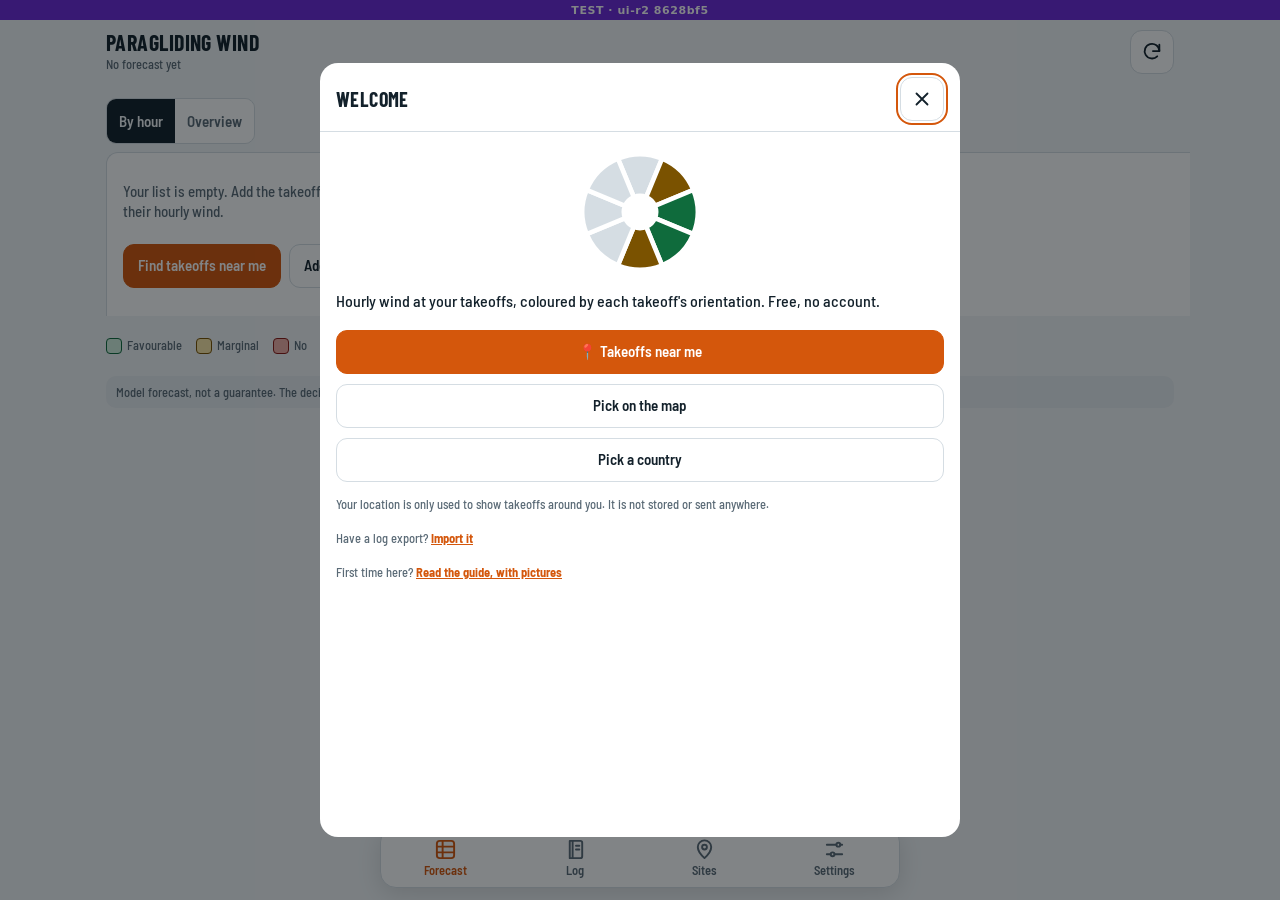
==== index.html @ b6d1881d "Test: ui-r2 8628bf5" ====
<!doctype html>
<html lang="ro">
<head>
<meta charset="utf-8">
<meta name="robots" content="noindex,nofollow">
<meta name="viewport" content="width=device-width,initial-scale=1,viewport-fit=cover">
<meta name="theme-color" content="#f2f5f7" media="(prefers-color-scheme: light)">
<meta name="theme-color" content="#0d151b" media="(prefers-color-scheme: dark)">
<title>TEST · Vânt la Decolare</title>
<link rel="manifest" href="manifest.webmanifest">
<link rel="icon" href="icon.svg" type="image/svg+xml">
<link rel="apple-touch-icon" href="icon-192.png">
<link rel="preconnect" href="https://fonts.googleapis.com">
<link rel="preconnect" href="https://fonts.gstatic.com" crossorigin>
<link rel="stylesheet" href="https://fonts.googleapis.com/css2?family=Barlow+Condensed:wght@600;700&family=Barlow+Semi+Condensed:wght@400;500;600;700&display=swap">
<style>
/* Layout: o tablă de zbor. Coloană fixă cu decolările în stânga, orele curg pe orizontală, ziua se alege din bandă. */
:root{
  --bg:#f2f5f7; --surface:#ffffff; --sunk:#e8edf1; --ink:#13212b; --muted:#5a6a76; --line:#d5dde3;
  --accent:#d4570c; --accent-ink:#ffffff;
  --sun:#d99a06; --water:#2a76cf; --sky:#4f5f6b;
  --go:#0f6b3c; --go-bg:#d3f2df; --maybe:#7a5200; --maybe-bg:#fbe7a8; --no:#8a1814; --no-bg:#efada5; --calm:#45535e; --calm-bg:#e3e9ee;
  --night:#7d8b95; --night-bg:#dfe5ea;
  --f-display:"Barlow Condensed","Arial Narrow",system-ui,sans-serif;
  --f-ui:"Barlow Semi Condensed","Roboto Condensed",system-ui,sans-serif;
  --cell-w:52px; --name-w:118px;
  color-scheme:light;
}
@media (prefers-color-scheme: dark){:root:not([data-theme="light"]){
  --bg:#0d151b; --surface:#152029; --sunk:#1b2832; --ink:#e4ebf0; --muted:#93a3ae; --line:#26343e;
  --accent:#ff8a3d; --accent-ink:#1a0d04;
  --sun:#f2c14e; --water:#6aa8f0; --sky:#b4c2cc;
  --go:#8ff0b9; --go-bg:#22603f; --maybe:#ffd77a; --maybe-bg:#57440a; --no:#ffb4ac; --no-bg:#3a0f12; --calm:#a9b7c1; --calm-bg:#1f2c36;
  --night:#5d6d78; --night-bg:#0a1116;
  color-scheme:dark}}
:root[data-theme="dark"]{
  --bg:#0d151b; --surface:#152029; --sunk:#1b2832; --ink:#e4ebf0; --muted:#93a3ae; --line:#26343e;
  --accent:#ff8a3d; --accent-ink:#1a0d04;
  --sun:#f2c14e; --water:#6aa8f0; --sky:#b4c2cc;
  --go:#8ff0b9; --go-bg:#22603f; --maybe:#ffd77a; --maybe-bg:#57440a; --no:#ffb4ac; --no-bg:#3a0f12; --calm:#a9b7c1; --calm-bg:#1f2c36;
  --night:#5d6d78; --night-bg:#0a1116;
  color-scheme:dark}

*{box-sizing:border-box}
html,body{height:100%}
body{margin:0;background:var(--bg);color:var(--ink);font:500 15px/1.35 var(--f-ui);-webkit-text-size-adjust:100%;
  padding:env(safe-area-inset-top,0px) 0 env(safe-area-inset-bottom,0px)}
button,input,textarea{font:inherit;color:inherit}
button{cursor:pointer}
:focus-visible{outline:2px solid var(--accent);outline-offset:2px}
[hidden]{display:none!important}
.app{display:flex;flex-direction:column;height:100%;max-width:1100px;margin:0 auto;padding-bottom:calc(64px + env(safe-area-inset-bottom,0px))}

/* Bara de sus */
.top{display:flex;align-items:center;gap:10px;padding:10px 16px 6px}
.brand{flex:1;min-width:0}
.brand h1{margin:0;font:700 22px/1 var(--f-display);letter-spacing:.02em;text-transform:uppercase}
.brand p{margin:3px 0 0;color:var(--muted);font-size:12.5px;white-space:nowrap;overflow:hidden;text-overflow:ellipsis}
.iconbtn{display:grid;place-items:center;width:44px;height:44px;border-radius:12px;border:1px solid var(--line);background:var(--surface)}
.iconbtn svg{width:22px;height:22px;fill:none;stroke:currentColor;stroke-width:2;stroke-linecap:round;stroke-linejoin:round}
.iconbtn.spin svg{animation:spin 1s linear infinite}
@keyframes spin{to{transform:rotate(360deg)}}
@media (prefers-reduced-motion:reduce){.iconbtn.spin svg{animation:none}}

.banner{margin:4px 16px 0;padding:8px 12px;border-radius:10px;background:var(--no-bg);color:var(--no);font-size:13.5px}

/* Banda cu zile */
.days{display:flex;gap:8px;overflow-x:auto;padding:8px 16px 10px;scrollbar-width:none}
.days::-webkit-scrollbar{display:none}
.day{flex:0 0 auto;min-width:74px;padding:7px 10px 8px;border-radius:12px;border:1px solid var(--line);background:var(--surface);text-align:left}
.day b{display:block;font:700 15px/1.1 var(--f-display);text-transform:uppercase;letter-spacing:.03em}
.day span{display:block;font-size:12px;color:var(--muted)}
.day .dots{display:flex;gap:3px;margin-top:6px;flex-wrap:wrap;max-width:84px}
.day .dots i{width:7px;height:7px;border-radius:50%;background:var(--line)}
.day[aria-pressed="true"]{border-color:var(--accent);box-shadow:inset 0 0 0 1px var(--accent)}
.day[aria-pressed="true"] b{color:var(--accent)}
i.go{background:var(--go)!important} i.maybe{background:var(--maybe)!important} i.no{background:var(--no)!important} i.calm{background:var(--calm)!important} i.night{background:var(--night-bg)!important}

/* Tabla */
.board{flex:0 1 auto;min-height:0;overflow:auto;margin:0 0 0 16px;border-top:1px solid var(--line);border-left:1px solid var(--line);border-top-left-radius:12px;background:var(--surface);overscroll-behavior:contain}
table.grid{border-collapse:separate;border-spacing:0;font-variant-numeric:tabular-nums}
.grid th,.grid td{padding:0;border-bottom:1px solid var(--line)}
.grid thead th{position:sticky;top:0;z-index:2;background:var(--surface);height:30px;font:600 13px var(--f-ui);color:var(--muted);text-align:center;min-width:var(--cell-w)}
.grid thead th.now{color:var(--accent)}
.grid .corner,.grid tbody th{position:sticky;left:0;background:var(--surface);border-right:1px solid var(--line)}
.grid .corner{z-index:3;text-align:left;padding-left:10px;font-size:12px}
.grid tbody th{z-index:1;width:var(--name-w);min-width:var(--name-w);max-width:var(--name-w)}
.site{display:flex;align-items:center;gap:7px;width:100%;height:62px;padding:0 6px 0 8px;border:0;background:none;text-align:left}
.site .rose{flex:0 0 26px;width:26px;height:26px}
.site b{display:block;font:600 14.5px/1.1 var(--f-ui);overflow:hidden;text-overflow:ellipsis;display:-webkit-box;-webkit-line-clamp:2;-webkit-box-orient:vertical}
.site span{display:block;font-size:12px;color:var(--muted);margin-top:2px}
.site .nodir{display:inline-block;margin-top:2px;padding:0 4px;border-radius:4px;background:var(--maybe-bg);color:var(--maybe);font-size:10.5px;font-weight:700}
.live{display:inline-block;margin-left:4px;padding:0 4px;border-radius:4px;background:var(--accent);color:var(--accent-ink);font-size:11px;font-weight:700;letter-spacing:.05em;font-style:normal;vertical-align:1px}
.holfuy{margin-top:14px;border:1px solid var(--line);border-radius:12px;overflow:hidden;background:#fff}
.holfuy iframe{display:block;width:100%;height:258px;border:0}
.hf-head{display:flex;justify-content:space-between;align-items:baseline;gap:8px;margin:16px 0 6px}
.hf-head a{color:var(--accent);font-size:13px;font-weight:600;white-space:nowrap}
.grid td{text-align:center}
.cell{position:relative;display:flex;flex-direction:column;align-items:center;justify-content:center;gap:1px;width:var(--cell-w);height:62px;border:0;border-left:1px solid var(--surface);padding:0}
.cell .ic{display:flex;align-items:center;gap:3px}
.cell .arr{width:17px;height:17px;fill:currentColor}
.sky{width:19px;height:19px;flex:0 0 auto}
.sky path{fill:none;stroke-width:1.7;stroke-linecap:round;stroke-linejoin:round}
.sky .ink{stroke:var(--sky)} .sky .sun{stroke:var(--sun)} .sky .sun.f{fill:var(--sun);stroke:none} .sky .water{stroke:var(--water)}
.skyrow{display:flex;align-items:center;gap:10px}
.skyrow .sky{width:30px;height:30px}
.note{margin:6px 0 0;color:var(--muted);font-size:13.5px}
.cell b{font:700 17px/1 var(--f-ui)}
.cell small{font-size:12.5px;line-height:1}
.cell .flag{position:absolute;top:0;left:0;width:0;height:0;border-top:12px solid currentColor;border-right:12px solid transparent}
.cell.go{background:var(--go-bg);color:var(--go)}
.cell.maybe{background:var(--maybe-bg);color:var(--maybe)}
.cell.no{background:var(--no-bg);color:var(--no)}
.cell.calm{background:var(--calm-bg);color:var(--calm)}
.cell.na{background:none;color:var(--muted)}
.cell.night{background:var(--night-bg);color:var(--night)}
.cell.night .sky .ink{stroke:var(--night)}
.disclaimer{display:block;margin:10px 0 0;padding:8px 10px;border-radius:10px;background:var(--sunk);color:var(--muted);font-size:12.5px}
.legend .disclaimer{flex-basis:100%;margin:2px 0 0}
.cell .rain{font-size:10px;line-height:1}
.empty{padding:28px 16px;color:var(--muted);max-width:40ch}
.empty button{margin-top:10px}

.legend{display:flex;flex-wrap:wrap;gap:6px 14px;align-items:center;padding:8px 16px 10px;font-size:12.5px;color:var(--muted)}
.legend .k{display:inline-flex;align-items:center;gap:5px}
.legend .k i{width:10px;height:10px;border-radius:3px}
.legend .lg{position:relative;display:inline-block;width:16px;height:16px;border-radius:4px;border:1px solid transparent}
.legend .lg.go{background:var(--go-bg);border-color:var(--go)} .legend .lg.maybe{background:var(--maybe-bg);border-color:var(--maybe)}
.legend .lg.no{background:var(--no-bg);border-color:var(--no)} .legend .lg.calm{background:var(--calm-bg);border-color:var(--calm)}
.legend .lg.night{background:var(--night-bg);border-color:var(--line)}
.legend .lg.warn{background:var(--surface);border-color:var(--line)}
.legend .lg.warn::before{content:"";position:absolute;top:-1px;left:-1px;border-top:9px solid var(--ink);border-right:9px solid transparent}
.legend .ver{flex-basis:100%;font-size:11.5px}

/* Foi de jos (dialog) */
dialog{border:0;padding:0;margin:auto auto 0;width:100%;max-width:640px;max-height:92dvh;border-radius:18px 18px 0 0;background:var(--surface);color:var(--ink)}
dialog::backdrop{background:rgb(5 10 14 / .5)}
/* Pe ecrane late (laptop) foaia stă centrată, nu lipită de marginea de jos. */
@media (min-width: 700px) and (min-height: 600px){ dialog{margin:auto;border-radius:18px;max-height:86dvh} dialog .sheet{max-height:86dvh} }
.sheet{display:flex;flex-direction:column;max-height:92dvh}
.sheet header{display:flex;align-items:center;gap:10px;padding:14px 16px 10px;border-bottom:1px solid var(--line)}
.sheet header h2{flex:1;margin:0;font:700 20px/1.1 var(--f-display);text-transform:uppercase;letter-spacing:.02em}
.sheet .body{overflow:auto;padding:12px 16px calc(18px + env(safe-area-inset-bottom,0px))}
.sheet h3{margin:18px 0 8px;font:700 14px var(--f-display);text-transform:uppercase;letter-spacing:.06em;color:var(--muted)}
.sheet h3:first-child{margin-top:4px}

.verdict{display:flex;align-items:center;gap:10px;padding:10px 12px;border-radius:12px;font-weight:600}
.verdict.go{background:var(--go-bg);color:var(--go)} .verdict.maybe{background:var(--maybe-bg);color:var(--maybe)}
.verdict.no{background:var(--no-bg);color:var(--no)} .verdict.calm{background:var(--calm-bg);color:var(--calm)} .verdict.night{background:var(--night-bg);color:var(--night)}
.reasons{margin:8px 0 0;padding-left:18px;color:var(--ink)}
.reasons li{margin:2px 0}
.reasons li.w{list-style:none;margin-left:-18px;padding-left:18px;position:relative}
.reasons li.w::before{content:"";position:absolute;left:1px;top:5px;border-top:10px solid var(--maybe);border-right:10px solid transparent}
.week{display:flex;flex-direction:column;border:1px solid var(--line);border-radius:12px;overflow:hidden}
.wk,.wk-scale{display:grid;grid-template-columns:62px 1fr;gap:10px;align-items:start;padding:10px 12px}
.wk-scale{padding-bottom:0}
.wk{width:100%;border:0;border-bottom:1px solid var(--line);background:none;text-align:left}
.wk:last-child{border-bottom:0}
.wk.sel{background:var(--sunk)}
.wd b{display:block;font-weight:700;font-size:15px}
.wd small{color:var(--muted);font-size:12px}
.strip{display:grid;grid-template-columns:repeat(var(--n),1fr);gap:2px}
.strip i{height:16px;border-radius:3px;background:var(--line)}
.strip em{font-style:normal;font-size:11px;color:var(--muted);white-space:nowrap}
.wt{display:block;margin-top:6px;font-size:14px;font-weight:600;line-height:1.3}
.wt.go{color:var(--go)} .wt.maybe{color:var(--maybe)} .wt.no{color:var(--no)} .wt.calm,.wt.na{color:var(--muted)}
dl.facts{display:grid;grid-template-columns:auto 1fr;gap:6px 14px;margin:12px 0 0;font-variant-numeric:tabular-nums}
dl.facts dt{color:var(--muted)} dl.facts dd{margin:0;font-weight:600}
.links{display:flex;flex-wrap:wrap;gap:8px;margin-top:14px}
.btn{display:inline-flex;align-items:center;justify-content:center;gap:6px;min-height:44px;padding:0 14px;border-radius:11px;border:1px solid var(--line);background:var(--surface);font-weight:600;text-decoration:none;color:var(--ink)}
.btn.primary{background:var(--accent);border-color:var(--accent);color:var(--accent-ink)}
.btn.danger{color:var(--no)}
.btn.small{min-height:44px;padding:0 12px;font-size:14px}

.list{display:flex;flex-direction:column;border:1px solid var(--line);border-radius:12px;overflow:hidden}
.row{display:flex;align-items:center;gap:8px;padding:6px 6px 6px 10px;border-bottom:1px solid var(--line);min-height:52px}
.row:last-child{border-bottom:0}
.row .rose{flex:0 0 24px;width:24px;height:24px}
.row .t{flex:1;min-width:0}
.row .t b{display:block;font-weight:600;overflow:hidden;text-overflow:ellipsis;white-space:nowrap}
.row .t span{display:block;font-size:12px;color:var(--muted)}
.row .acts{display:flex;gap:2px}
.row .acts button{width:44px;height:44px;border-radius:10px;border:0;background:none;font-size:18px;color:var(--muted)}
.row .acts button:disabled{opacity:.3}
.row .acts button.del{color:var(--no)}
.more{width:100%;min-height:48px;border:0;background:none;color:var(--accent);font-weight:700}
button.row{width:100%;border:0;border-bottom:1px solid var(--line);background:none;text-align:left;color:var(--ink)}
.list button.row:last-child{border-bottom:0}
.row .dur{font-weight:700;font-variant-numeric:tabular-nums;white-space:nowrap;padding-right:6px}
.yscale{display:grid;grid-template-columns:repeat(12,1fr);gap:3px;padding:8px 12px 0 12px;font-size:12px;color:var(--muted);text-align:center}
.yrow{display:block;width:100%;padding:10px 12px 12px;border:0;border-top:1px solid var(--line);background:none;text-align:left;color:var(--ink)}
.yrow .yt{display:flex;align-items:baseline;gap:10px}
.yrow .yt b{font:700 22px/1 var(--f-display)}
.yrow .yt span:not(.dur){flex:1;color:var(--muted);font-size:13px}
.ybars{display:grid;grid-template-columns:repeat(12,1fr);gap:3px;align-items:end;height:36px;margin-top:8px}
.ybars i{display:block;background:var(--accent);border-radius:3px 3px 0 0}
.ybars i.z{background:var(--line);border-radius:2px}
.stats{display:grid;grid-template-columns:repeat(3,1fr);gap:8px}
.stats div{background:var(--sunk);border-radius:12px;padding:10px 12px;min-width:0}
.stats b{display:block;font:700 22px/1.1 var(--f-display);font-variant-numeric:tabular-nums}
.stats span{font-size:12.5px;color:var(--muted)}
.seg{display:grid;grid-auto-flow:column;grid-auto-columns:1fr;margin-top:16px;border:1px solid var(--line);border-radius:11px;overflow:hidden}
.seg button{min-height:44px;border:0;background:none;font-weight:600;color:var(--muted)}
.seg button[aria-selected="true"]{background:var(--accent);color:var(--accent-ink)}
.chip{display:inline-flex;align-items:center;gap:4px;margin-top:12px;padding:2px 2px 2px 12px;border-radius:999px;background:var(--sunk);font-weight:600}
.chip button{border:0;background:none;width:44px;height:44px;color:var(--muted)}
.sheet h3 small{text-transform:none;letter-spacing:0;font:500 13px var(--f-ui)}
.mapbox{margin-top:10px;border:1px solid var(--line);border-radius:12px;overflow:hidden}
#map{height:320px;background:var(--sunk)}
.pin{color:var(--accent);filter:drop-shadow(0 1px 2px rgb(0 0 0 / .4))}
#mapInfo{margin-top:8px;color:var(--ink)}
#mapInfo button{margin-top:6px}
.sync{display:flex;flex-wrap:wrap;align-items:center;gap:8px 12px;margin-bottom:14px;padding:12px;border-radius:12px;background:var(--sunk)}
.sync p{margin:0;flex:1 1 220px;font-size:13.5px;color:var(--muted)}
.sync p b{color:var(--ink)}
.sync .err{flex-basis:100%;margin:0}
.gbtn{display:inline-flex;align-items:center;gap:10px;min-height:44px;padding:0 16px;border-radius:999px;border:1px solid #dadce0;background:#fff;color:#1f1f1f;font:600 15px/1 system-ui,sans-serif}
.gbtn svg{width:18px;height:18px}
.row .acts button.add{color:var(--accent);font-size:24px}

label.f{display:block;font-size:13px;color:var(--muted);margin:10px 0 4px}
input.in,textarea.in,select.in{width:100%;min-height:44px;padding:9px 12px;border-radius:10px;border:1px solid var(--line);background:var(--sunk)}
.hint{font-size:12.5px;color:var(--muted);margin:4px 0 0}
.err{font-size:13px;color:var(--no);margin:6px 0 0}
.two{display:grid;grid-template-columns:1fr 1fr;gap:0 10px}
.three{display:grid;grid-template-columns:repeat(3,1fr);gap:0 10px}
.compass{display:grid;grid-template-columns:repeat(3,64px);gap:6px;margin-top:6px}
.compass button{height:48px;border-radius:10px;border:1px solid var(--line);background:var(--surface);font-weight:700}
.compass button[data-v="1"]{background:var(--maybe-bg);color:var(--maybe);border-color:transparent}
.compass button[data-v="2"]{background:var(--go-bg);color:var(--go);border-color:transparent}
.compass .mid{display:grid;place-items:center;font-size:11px;color:var(--muted);text-align:center}
.actions{display:flex;flex-wrap:wrap;gap:8px;margin-top:12px}
/* Prima pornire și alegerea decolărilor (ONB-01, 05, 06) */
dialog.tall .sheet{height:92dvh}
dialog.tall .sheet .body{flex:1;min-height:0;display:flex;flex-direction:column}
.sheet .foot{padding:10px 16px calc(12px + env(safe-area-inset-bottom,0px));border-top:1px solid var(--line)}
.sheet .foot:empty{display:none}
.sheet .foot .btn{width:100%}
.btn[disabled]{opacity:.5;cursor:default}
.pk-seg{display:grid;grid-template-columns:repeat(3,1fr);border:1px solid var(--line);border-radius:11px;overflow:hidden;flex:0 0 auto}
.pk-seg button{min-height:44px;border:0;background:none;font-weight:600;color:var(--muted)}
.pk-seg button+button{border-left:1px solid var(--line)}
.pk-seg button[aria-pressed="true"]{background:var(--accent);color:var(--accent-ink)}
.chips{display:flex;flex-wrap:wrap;gap:6px;align-items:center;margin-top:10px;font-size:13px;color:var(--muted);flex:0 0 auto}
.chipb{min-height:44px;padding:0 12px;border-radius:999px;border:1px solid var(--line);background:var(--surface);font-weight:600;color:var(--ink)}
.chipb[aria-pressed="true"]{border-color:var(--accent);color:var(--accent);box-shadow:inset 0 0 0 1px var(--accent)}
.pk-tools{display:flex;gap:8px;align-items:center;margin-top:10px;flex:0 0 auto}
.pk-tools .in{flex:1;min-width:0}
.pk-tools .grow{flex:1;font-size:13px;color:var(--muted)}
.seg2{display:flex;border:1px solid var(--line);border-radius:10px;overflow:hidden;flex:0 0 auto}
.seg2 button{min-height:44px;padding:0 12px;border:0;background:var(--surface);font-weight:600;color:var(--muted)}
.seg2 button[aria-pressed="true"]{background:var(--ink);color:var(--bg)}
.pk-count{margin:8px 0 6px;flex:0 0 auto}
.pk-list{flex:1;min-height:120px;overflow:auto}
.pk-list .row{width:100%;border:0;border-bottom:1px solid var(--line);background:none;text-align:left;color:var(--ink)}
.pk-list .row:last-child{border-bottom:0}
.chk{flex:0 0 26px;width:26px;height:26px;border-radius:8px;border:2px solid var(--line);display:grid;place-items:center;font-weight:700;color:var(--accent-ink);margin-right:6px}
.row[aria-checked="true"] .chk{background:var(--accent);border-color:var(--accent)}
.tagnd{display:inline-block;margin-left:4px;padding:0 5px;border-radius:5px;background:var(--maybe-bg);color:var(--maybe);font-size:11px;font-weight:700}
.pk-map{flex:1;min-height:280px;position:relative;margin-top:8px;border:1px solid var(--line);border-radius:12px;overflow:hidden}
#pkMap{position:absolute;inset:0;background:var(--sunk)}
.pk-note{margin-top:12px;padding:12px;border-radius:12px;background:var(--sunk);font-size:14px}
.pk-note b{display:block;margin-bottom:4px}
.onb-hero{display:flex;justify-content:center;margin:8px 0 18px}
.onb-hero svg{width:120px;height:120px}
.onb-lead{margin:0;font-size:16px;color:var(--ink)}
.stack{display:flex;flex-direction:column;gap:10px;margin-top:18px}
.stack .btn{width:100%}
.profiles{display:flex;flex-direction:column;gap:8px}
.prof{display:block;width:100%;text-align:left;padding:10px 14px;border-radius:12px;border:1px solid var(--line);background:var(--surface);color:var(--ink)}
.prof b{display:block;font-size:16px}
.prof span{font-size:13px;color:var(--muted)}
.prof[aria-pressed="true"]{border-color:var(--accent);box-shadow:inset 0 0 0 1px var(--accent)}
details.custom{margin-top:10px}
details.custom summary{min-height:44px;display:flex;align-items:center;font-weight:600;color:var(--accent);cursor:pointer}
.nodir-box{margin-top:12px;padding:12px;border-radius:12px;background:var(--maybe-bg)}
.nodir-box p{margin:4px 0 0;font-size:14px}
.linkbtn{border:0;background:none;padding:0;color:var(--accent);font-weight:700;text-decoration:underline;min-height:44px}
.site .nodir{display:inline-block}
/* UI-05: navigarea de jos, cu etichete. Pe ecrane late devine o bară plutitoare, centrată. */
.tabbar{position:fixed;left:0;right:0;bottom:0;z-index:5;display:grid;grid-template-columns:repeat(4,1fr);background:var(--surface);border-top:1px solid var(--line);padding-bottom:env(safe-area-inset-bottom,0px)}
.tabbar button{display:flex;flex-direction:column;align-items:center;justify-content:center;gap:3px;min-height:60px;border:0;background:none;color:var(--muted);font:600 12.5px/1 var(--f-ui)}
.tabbar svg{width:23px;height:23px;fill:none;stroke:currentColor;stroke-width:2;stroke-linecap:round;stroke-linejoin:round}
.tabbar button[aria-current="page"]{color:var(--accent)}
@media (min-width: 900px){ .tabbar{left:50%;right:auto;transform:translateX(-50%);width:520px;bottom:12px;border:1px solid var(--line);border-radius:16px;box-shadow:0 6px 24px rgb(0 0 0 / .12)} }
/* UI-03: comutatorul Pe ore / Pe scurt și vederea pe scurt */
.viewbar{display:flex;gap:8px;align-items:center;flex-wrap:wrap;padding:0 16px 8px}
/* Doar tabla se micșorează când ecranul e scund; restul își păstrează înălțimea (altfel banda de zile se taie). */
.top,.banner,.days,.viewbar,.legend{flex:0 0 auto}
.seg2.lang{display:inline-flex}
.viewbar .chipb{min-height:44px}
.board.summary{margin:0 16px;border:1px solid var(--line);border-radius:12px;padding:4px 0}
.sumhead,.sumrow{display:grid;grid-template-columns:118px 1fr;gap:10px;align-items:center;padding:8px 12px}
.sumhead{padding-bottom:0}
.sumrow{width:100%;border:0;border-top:1px solid var(--line);background:none;text-align:left;color:var(--ink)}
.sumrow .sn{display:flex;align-items:center;gap:7px;min-width:0}
.sumrow .sn .rose{flex:0 0 24px;width:24px;height:24px}
.sumrow .sn b{display:block;font:600 14.5px/1.1 var(--f-ui);overflow:hidden;text-overflow:ellipsis}
.sumrow .sn small{display:block;font-size:12px;color:var(--muted)}
.sumrow .wt{margin-top:5px;font-size:13.5px}
.strip i.past,.grid .past{opacity:.45}
.grid tr.hl th,.grid tr.hl td .cell{box-shadow:inset 0 0 0 2px var(--accent)}
.helplist{margin:0;padding-left:18px} .helplist li{margin:0 0 6px}
.seg2.lang a{display:grid;place-items:center;min-height:44px;padding:0 16px;font-weight:600;color:var(--muted);text-decoration:none}
.seg2.lang a[aria-current="true"]{background:var(--ink);color:var(--bg)}
details.hfbox{margin-top:16px;border:1px solid var(--line);border-radius:12px}
details.hfbox summary{min-height:48px;display:flex;align-items:center;gap:8px;padding:0 12px;font-weight:600;cursor:pointer}
details.hfbox .hf-in{padding:0 12px 12px}
.toast{display:flex;align-items:center;width:max-content;max-width:calc(100vw - 32px)}
.toast button{margin-left:12px;border:0;background:none;color:var(--accent);font-weight:700;min-height:36px;padding:0 4px}
.toast{position:fixed;left:50%;bottom:calc(76px + env(safe-area-inset-bottom,0px));transform:translateX(-50%);background:var(--ink);color:var(--bg);padding:10px 16px;border-radius:12px;font-weight:600;z-index:10}
</style>
</head>
<body>
<div style="height:20px;display:flex;align-items:center;justify-content:center;background:#6d28d9;color:#fff;font:700 11px/1 system-ui,sans-serif;letter-spacing:.05em">TEST · ui-r2 8628bf5</div>
<style>.app{height:calc(100% - 20px)}</style>
<div class="app">
  <div class="top">
    <div class="brand">
      <h1>Vânt la Decolare</h1>
      <p id="status">Se încarcă prognoza…</p>
    </div>
    <button class="iconbtn" id="refresh" aria-label="Reîmprospătează prognoza"><svg viewBox="0 0 24 24"><path d="M20 11a8 8 0 1 0-2.3 5.7"/><path d="M20 4v7h-7"/></svg></button>
  </div>
  <div class="banner" id="banner" hidden></div>
  <div class="days" id="days" role="toolbar" aria-label="Alege ziua"></div>
  <div class="viewbar">
    <span class="seg2" role="group" aria-label="Vedere"><button type="button" data-boardview="hours" aria-pressed="true">Pe ore</button><button type="button" data-boardview="summary" aria-pressed="false">Pe scurt</button></span>
    <button type="button" class="chipb" id="sortBest" aria-pressed="false" hidden>Cele mai bune primele</button>
  </div>
  <div class="board" id="board"></div>
  <div class="legend">
    <span class="k"><b class="lg go"></b>Favorabil</span>
    <span class="k"><b class="lg maybe"></b>Marginal</span>
    <span class="k"><b class="lg no"></b>Nu</span>
    <span class="k"><b class="lg calm"></b>Calm</span>
    <span class="k"><b class="lg warn"></b>Avertizare</span>
    <span class="k"><b class="lg night"></b>Noapte</span>
    <button type="button" class="linkbtn" id="helpOpen">Ce înseamnă?</button>
    <span class="disclaimer">Prognoză de model, nu o garanție. Decizia îți aparține, la decolare.</span>
  </div>
</div>

<nav class="tabbar" aria-label="Navigare">
  <button type="button" id="navBoard" aria-current="page"><svg viewBox="0 0 24 24"><path d="M3 9h18M3 15h18M9 3v18"/><rect x="3" y="3" width="18" height="18" rx="3"/></svg><span>Prognoză</span></button>
  <button type="button" id="log"><svg viewBox="0 0 24 24"><path d="M6 3h11a2 2 0 0 1 2 2v14a2 2 0 0 1-2 2H6z"/><path d="M9 3v18"/><path d="M12.5 8h3.5M12.5 12h3.5"/></svg><span>Jurnal</span></button>
  <button type="button" id="edit"><svg viewBox="0 0 24 24"><path d="M12 21s-7-6.2-7-11.5a7 7 0 0 1 14 0C19 14.8 12 21 12 21z"/><circle cx="12" cy="9.5" r="2.5"/></svg><span>Situri</span></button>
  <button type="button" id="settingsOpen"><svg viewBox="0 0 24 24"><path d="M4 7h10M18 7h2M4 17h4M12 17h8"/><circle cx="16" cy="7" r="2"/><circle cx="10" cy="17" r="2"/></svg><span>Setări</span></button>
</nav>

<dialog id="dlgCell"><div class="sheet">
  <header><h2 id="cellTitle"></h2><button class="iconbtn" data-close aria-label="Închide"><svg viewBox="0 0 24 24"><path d="M6 6l12 12M18 6L6 18"/></svg></button></header>
  <div class="body" id="cellBody"></div>
</div></dialog>

<dialog id="dlgLog"><div class="sheet">
  <header><h2>Jurnal de zbor</h2><button class="iconbtn" data-close aria-label="Închide"><svg viewBox="0 0 24 24"><path d="M6 6l12 12M18 6L6 18"/></svg></button></header>
  <div class="body" id="logBody"></div>
</div></dialog>

<dialog id="dlgFlight"><div class="sheet">
  <header><h2 id="flTitle">Zi de zbor</h2><button class="iconbtn" data-close aria-label="Închide"><svg viewBox="0 0 24 24"><path d="M6 6l12 12M18 6L6 18"/></svg></button></header>
  <div class="body">
    <form id="flForm" novalidate>
      <label class="f" for="flSite">Locație</label>
      <select class="in" id="flSite"></select>
      <input class="in" id="flSiteOther" placeholder="Numele locației" autocomplete="off" hidden style="margin-top:8px">
      <label class="f" for="flDate">Data</label>
      <input class="in" id="flDate" type="date">
      <p class="hint">Poți alege și o zi din trecut, pentru zborurile mai vechi.</p>
      <label class="f">Timp în aer în ziua respectivă</label>
      <div class="two">
        <div><input class="in" id="flH" type="number" min="0" inputmode="numeric" placeholder="0" aria-label="Ore"><p class="hint">ore</p></div>
        <div><input class="in" id="flM" type="number" min="0" inputmode="numeric" placeholder="0" aria-label="Minute"><p class="hint">minute</p></div>
      </div>
      <p class="hint" id="flTotal" style="font-weight:600;color:var(--ink)"></p>
      <p class="err" id="flErr" hidden></p>
      <div class="actions">
        <button class="btn primary" type="submit">Salvează</button>
        <button class="btn small danger" id="flDelete" type="button" hidden>Șterge</button>
      </div>
    </form>
  </div>
</div></dialog>

<dialog id="dlgEdit"><div class="sheet">
  <header><h2>Situri</h2><button class="iconbtn" data-close aria-label="Închide"><svg viewBox="0 0 24 24"><path d="M6 6l12 12M18 6L6 18"/></svg></button></header>
  <div class="body">
    <h3>Lista ta</h3>
    <div class="list" id="myList"></div>

    <div class="actions" style="margin-top:8px">
      <button class="btn primary" id="pickOpen" type="button">Adaugă decolări</button>
      <button class="btn small danger" id="resetSites" type="button">Reia configurarea</button>
    </div>


    <details class="custom" id="manualBox"><summary>Adaugă o decolare care nu e în listă</summary>
    <p class="hint" style="margin:0">Pune un pin pe hartă: completez coordonatele, altitudinea, numele și direcțiile sugerate din panta terenului. Poți corecta orice câmp, sau le poți scrie de mână.</p>
    <div class="actions" style="margin-top:8px">
      <button class="btn small" type="button" id="mapOpen">Alege pe hartă</button>
      <button class="btn small" type="button" id="geoHere">Sunt la decolare (GPS)</button>
    </div>
    <div class="mapbox" id="mapbox" hidden><div id="map" role="application" aria-label="Hartă: atinge ca să pui pinul decolării"></div></div>
    <p class="hint" id="mapInfo" aria-live="polite" hidden></p>
    <form id="manual" novalidate>
      <label class="f" for="mName">Nume</label>
      <input class="in" id="mName" placeholder="ex: Făureni" required>
      <label class="f" for="mCoord">Coordonate decolare sau link Google Maps</label>
      <input class="in" id="mCoord" placeholder="46.6129, 23.4350" inputmode="text" autocomplete="off">
      <p class="hint">În Google Maps ține apăsat pe decolare, apoi copiază coordonatele afișate sus.</p>
      <label class="f" for="mAlt">Altitudine decolare (m)</label>
      <input class="in" id="mAlt" type="number" inputmode="numeric" placeholder="800">
      <label class="f" for="mHf">Stație Holfuy (opțional)</label>
      <input class="in" id="mHf" placeholder="ex: 774 sau holfuy.com/en/weather/774" inputmode="text" autocomplete="off">
      <p class="hint">Dacă lași gol, se alege automat stația cea mai apropiată, la cel mult 5 km.</p>
      <label class="f">Direcții bune de vânt (apasă: gri = nu, galben = marginal, verde = bun)</label>
      <div class="compass" id="mRose"></div>
      <p class="err" id="mErr" hidden></p>
      <div class="actions"><button class="btn primary" type="submit">Adaugă situl</button></div>
    </form>
    </details>

  </div>
</div></dialog>

<dialog id="dlgSettings"><div class="sheet">
  <header><h2>Setări</h2><button class="iconbtn" data-close aria-label="Închide"><svg viewBox="0 0 24 24"><path d="M6 6l12 12M18 6L6 18"/></svg></button></header>
  <div class="body">
    <h3>Limitele tale</h3>
    <div class="profiles" id="profiles"></div>
    <details class="custom" id="customBox"><summary>Personalizat (pragurile în m/s)</summary>
      <div class="three">
        <div><label class="f" for="sGood">Bun până la (m/s)</label><input class="in" id="sGood" type="number" step="0.5" inputmode="decimal"></div>
        <div><label class="f" for="sMarg">Marginal până la</label><input class="in" id="sMarg" type="number" step="0.5" inputmode="decimal"></div>
        <div><label class="f" for="sCalm">Calm sub</label><input class="in" id="sCalm" type="number" step="0.5" inputmode="decimal"></div>
        <div><label class="f" for="sGust">Rafale maxime</label><input class="in" id="sGust" type="number" step="0.5" inputmode="decimal"></div>
        <div><label class="f" for="sSpread">Rafală − vânt peste</label><input class="in" id="sSpread" type="number" step="0.5" inputmode="decimal"></div>
        <div><label class="f" for="sRain">Ploaie peste (mm/h)</label><input class="in" id="sRain" type="number" step="0.1" inputmode="decimal"></div>
      </div>
    </details>
    <p class="err" id="sErr" hidden></p>
    <h3>Ore afișate</h3>
    <div class="two">
      <div><label class="f" for="sFrom">De la ora</label><input class="in" id="sFrom" type="number" min="0" max="23" inputmode="numeric"></div>
      <div><label class="f" for="sTo">Până la ora</label><input class="in" id="sTo" type="number" min="0" max="23" inputmode="numeric"></div>
    </div>
    <h3>Limba</h3>
    <div class="seg2 lang" id="langSeg"><a href="?lang=ro" data-lang="ro">Română</a><a href="?lang=en" data-lang="en">English</a></div>
    <h3>Ajutor</h3>
    <a class="btn" href="ghid.html">Ghid de utilizare</a>
    <p class="hint">Pas cu pas, cu imagini: tabla, culorile, decolările, jurnalul.</p>
    <h3>Despre</h3>
    <p class="hint" style="margin:0">Prognoza: Open-Meteo · Decolări: ParaglidingEarth (CC BY-SA) · Vânt live: Holfuy</p>
    <div class="links"><a class="btn small" href="confidentialitate.html">Confidențialitate</a><a class="btn small" href="termeni.html">Termeni</a></div>
    <p class="hint" id="ver"></p>
  </div>
</div></dialog>

<dialog id="dlgHelp"><div class="sheet">
  <header><h2>Cum citești tabla</h2><button class="iconbtn" data-close aria-label="Închide"><svg viewBox="0 0 24 24"><path d="M6 6l12 12M18 6L6 18"/></svg></button></header>
  <div class="body">
    <p class="hint" style="margin:0 0 10px">Fiecare celulă e o oră la o decolare:</p>
    <ul class="helplist">
      <li>Pictograma de sus: cerul și tipul de nori.</li>
      <li>Săgeata: încotro bate vântul.</li>
      <li>Cifra mare: vântul la 10 m (m/s). Cifra mică: rafalele.</li>
      <li>Culoarea: verdictul, după direcțiile decolării și limitele tale.</li>
      <li>Colțul marcat: o avertizare (vânt tare la altitudine, furtună, decolare fără direcții). Atinge celula ca să vezi motivul.</li>
      <li>Orele estompate: noapte, sau ore deja trecute azi.</li>
    </ul>
    <h3>Pe scurt</h3>
    <p class="hint" style="margin:0">Arată toată ziua pentru fiecare decolare, cu fereastra cea mai bună. „Favorabil” cere minimum 2 ore bune la rând. Atinge o decolare ca să-i vezi orele.</p>
    <p class="disclaimer">Prognoză de model, nu o garanție. Decizia îți aparține, la decolare.</p>
    <div class="links"><a class="btn small" href="ghid.html#board">Ghidul complet, cu imagini</a></div>
  </div>
</div></dialog>

<dialog id="dlgOnb" class="tall"><div class="sheet">
  <header><h2 id="onbTitle">Bun venit</h2><button class="iconbtn" data-close aria-label="Închide"><svg viewBox="0 0 24 24"><path d="M6 6l12 12M18 6L6 18"/></svg></button></header>
  <div class="body" id="onbBody"></div>
  <div class="foot" id="onbFoot"></div>
</div></dialog>

<dialog id="dlgPick" class="tall"><div class="sheet">
  <header><h2>Adaugă decolări</h2><button class="iconbtn" data-close aria-label="Închide"><svg viewBox="0 0 24 24"><path d="M6 6l12 12M18 6L6 18"/></svg></button></header>
  <div class="body" id="pickBody"></div>
  <div class="foot" id="pickFoot"></div>
</div></dialog>

<input type="file" id="importFile" accept=".xlsx,application/vnd.openxmlformats-officedocument.spreadsheetml.sheet" hidden>
<div class="toast" id="toast" hidden></div>

<script>
/* ---------- limbă ----------
   Româna e sursa; EN = dicționarul română → engleză (data/i18n_en.json). Limba: ?lang=, apoi alegerea salvată, apoi limba telefonului. */
const EN = {"Vânt la Decolare":"Paragliding Wind","Se încarcă prognoza…":"Loading forecast…","Reîmprospătează prognoza":"Refresh forecast","Jurnal de zbor":"Flight log","Editează lista de situri":"Edit site list","Alege ziua":"Pick the day","Bun":"Good","Marginal":"Marginal","Nu":"No","Calm":"Calm","Pictograma: cerul și tipul de nori · săgeata: încotro bate vântul · cifra mare: vânt la 10 m, mică: rafale (m/s)":"Icon: sky and cloud type · arrow: where the wind blows to · big number: wind at 10 m, small: gusts (m/s)","Confidențialitate":"Privacy","Închide":"Close","Locație":"Site","Numele locației":"Site name","Data":"Date","Poți alege și o zi din trecut, pentru zborurile mai vechi.":"You can pick a past day to log older flights.","Timp în aer în ziua respectivă":"Airtime that day","Ore":"Hours","Minute":"Minutes","ore":"hours","minute":"minutes","Salvează":"Save","Șterge":"Delete","Zi de zbor":"Flying day","Editează ziua de zbor":"Edit flying day","Altă locație…":"Other site…","Situri și setări":"Sites & settings","Lista ta":"Your list","Apasă din nou pentru confirmare":"Tap again to confirm","Toate siturile din România":"All sites in Romania","De pe ParaglidingEarth, ordonate după distanța față de siturile tale. Apasă + ca să adaugi.":"From ParaglidingEarth, sorted by distance from your sites. Tap + to add.","Caută un sit din România (ex: Bunloc)":"Search a site in Romania (e.g. Bunloc)","Pune un pin pe hartă: completez coordonatele, altitudinea, numele și direcțiile sugerate din panta terenului. Poți corecta orice câmp, sau le poți scrie de mână.":"Drop a pin on the map and the coordinates, altitude, name and directions suggested by the slope are filled in. You can correct any field, or type them by hand.","Alege pe hartă":"Pick on the map","Sunt la decolare (GPS)":"I'm at the takeoff (GPS)","Hartă: atinge ca să pui pinul decolării":"Map: tap to drop the takeoff pin","Nume":"Name","ex: Făureni":"e.g. Făureni","Coordonate decolare sau link Google Maps":"Takeoff coordinates or Google Maps link","În Google Maps ține apăsat pe decolare, apoi copiază coordonatele afișate sus.":"In Google Maps, long-press the takeoff, then copy the coordinates shown at the top.","Altitudine decolare (m)":"Takeoff altitude (m)","Stație Holfuy (opțional)":"Holfuy station (optional)","ex: 774 sau holfuy.com/en/weather/774":"e.g. 774 or holfuy.com/en/weather/774","Dacă lași gol, se alege automat stația cea mai apropiată, la cel mult 5 km.":"Leave empty to use the nearest station within 5 km.","Direcții bune de vânt (apasă: gri = nu, galben = marginal, verde = bun)":"Good wind directions (tap: grey = no, yellow = marginal, green = good)","Adaugă situl":"Add site","Bun până la (m/s)":"Good up to (m/s)","Marginal până la":"Marginal up to","Calm sub":"Calm below","Rafale maxime":"Max gusts","Rafală − vânt peste":"Gust − wind above","Ploaie peste (mm/h)":"Rain above (mm/h)","De la ora":"From hour","Până la ora":"To hour","Bun de zbor":"Flyable","Nu e de zbor":"Not flyable","Calm (fără vânt)":"Calm (no wind)","Fără date":"No data","Vânt slab ({v} m/s), direcția nu contează":"Light wind ({v} m/s), direction doesn't matter","Direcție bună ({d})":"Good direction ({d})","Direcție marginală ({d})":"Marginal direction ({d})","Direcție nepotrivită ({d}) pentru decolare":"Wrong direction ({d}) for this takeoff","Vânt prea tare: {v} m/s (peste {lim})":"Too strong: {v} m/s (above {lim})","Vânt tare: {v} m/s (peste {lim})":"Strong wind: {v} m/s (above {lim})","Rafale {v} m/s (peste {lim})":"Gusts {v} m/s (above {lim})","Turbulent: rafalele depășesc vântul cu {v} m/s":"Turbulent: gusts exceed the wind by {v} m/s","Ploaie {v} mm/h":"Rain {v} mm/h","Senin":"Clear","Predominant senin":"Mostly clear","Parțial noros":"Partly cloudy","Mai mult noros":"Mostly cloudy","Înnorat":"Overcast","Ceață":"Fog","Ceață cu chiciură":"Freezing fog","Burniță slabă":"Light drizzle","Burniță":"Drizzle","Burniță densă":"Dense drizzle","Burniță înghețată":"Freezing drizzle","Ploaie slabă":"Light rain","Ploaie":"Rain","Ploaie puternică":"Heavy rain","Ploaie înghețată":"Freezing rain","Ninsoare slabă":"Light snow","Ninsoare":"Snow","Ninsoare puternică":"Heavy snow","Grăunțe de zăpadă":"Snow grains","Averse slabe":"Light showers","Averse":"Showers","Averse violente":"Violent showers","Averse de ninsoare":"Snow showers","Furtună":"Thunderstorm","Furtună cu grindină":"Thunderstorm with hail","Necunoscut":"Unknown","Nori de convecție: semn de termice.":"Convective clouds: a sign of thermals.","Dezvoltare verticală puternică: risc de supradezvoltare și averse.":"Strong vertical development: risk of overdevelopment and showers.","Nor de furtună: nu se zboară.":"Thunderstorm cloud: no flying.","Strat de nori joși: termice slabe.":"Layer of low clouds: weak thermals.","Plafon jos și uniform.":"Low, uniform cloud base.","Nori la altitudine medie.":"Mid-level clouds.","Strat la altitudine medie: umbrește solul, termice slabe.":"Mid-level layer: shades the ground, weak thermals.","Nori înalți subțiri: adesea anunță un front.":"Thin high clouds: often ahead of a front.","Văl înalt: slăbește termicele.":"High veil: weakens thermals.","Ești offline.":"You are offline.","Eroare de rețea.":"Network error.","Azi":"Today","Mâine":"Tomorrow","Se descarcă prognoza…":"Downloading forecast…","Actualizat {t} · Open-Meteo":"Updated {t} · Open-Meteo","Fără prognoză încă":"No forecast yet","Nu am putut descărca prognoza. {e}":"Couldn't download the forecast. {e}"," Arăt datele de la {t}.":" Showing data from {t}."," Apasă ↻ pentru a încerca din nou.":" Tap ↻ to try again.","Lista e goală. Adaugă decolările la care zbori ca să le vezi vântul pe ore.":"Your list is empty. Add the takeoffs you fly to see their hourly wind.","Adaugă situri":"Add sites","Se descarcă prognoza pentru {n} situri…":"Downloading the forecast for {n} sites…","Nu există încă date. Apasă ↻.":"No data yet. Tap ↻.","{n} ora {h}: {st}, {d} {v} metri pe secundă, {sky}":"{n} at {h}:00: {st}, {d} {v} metres per second, {sky}","acum":"just now","acum {m} min":"{m} min ago","Cer":"Sky","Vânt la 10 m":"Wind at 10 m","Rafale":"Gusts","Vânt la ~1500 m":"Wind at ~1500 m","Nori":"Clouds","Temperatură":"Temperature","Decolare":"Takeoff","{v} m/s din {d}":"{v} m/s from {d}","(jos {lo} · mediu {mi} · sus {hi})":"(low {lo} · mid {mi} · high {hi})","ora {h}":"{h}:00","vânt din {d} {r} m/s":"wind from {d} {r} m/s","1 oră":"1 hour","{n} ore":"{n} hours","Cel mult marginal: {s} · {w}":"Marginal at best: {s} · {w}","Altitudine necunoscută":"Unknown altitude","Direcții bune: {d}":"Good directions: {d}","Marginal: {d}":"Marginal: {d}","✓ Am zburat aici":"✓ I flew here","Următoarele zile":"Next days","Fiecare pătrățel e o oră, de la {a} la {b}. Atinge o zi ca s-o vezi în tabel.":"Each square is one hour, from {a} to {b}. Tap a day to open it in the table.","la decolare":"at the takeoff","la {km} km":"{km} km away","Acum · stația Holfuy {n}":"Now · Holfuy station {n}","Istoric ↗":"History ↗",". Vânt măsurat în timp real; zonele colorate de pe cadran sunt setate de administratorul stației.":". Wind measured in real time; the coloured zones on the dial are set by the station owner.","Vântul acum la {n}":"Current wind at {n}","Stația {id}":"Station {id}","Hartă":"Map","Mută {n} mai sus":"Move {n} up","Mută {n} mai jos":"Move {n} down","Șterge {n}":"Delete {n}","Niciun sit în listă.":"No sites in your list.","{km} km de {n}":"{km} km from {n}","Adaugă {n}":"Add {n}","Niciun rezultat. Îl poți adăuga manual mai jos.":"No results. You can add it manually below.","Arată mai puține":"Show fewer","Arată toate cele {n} situri":"Show all {n} sites","vântul<br>bate din":"wind<br>from","nu":"no","marginal":"marginal","bun":"good","{n} a fost șters":"{n} removed","{n} a fost adăugat":"{n} added","Scrie un nume pentru sit.":"Enter a name for the site.","Linkurile scurte Google Maps nu conțin coordonatele. Deschide linkul, ține apăsat pe decolare și copiază coordonatele.":"Short Google Maps links don't contain the coordinates. Open the link, long-press the takeoff and copy the coordinates.","Coordonatele nu sunt valide. Exemplu: 46.6129, 23.4350":"These coordinates aren't valid. Example: 46.6129, 23.4350","Alege cel puțin o direcție bună de vânt.":"Pick at least one good wind direction.","1 zi":"1 day","{n} zile":"{n} days","în aer":"airtime","zi de zbor":"flying day","zile de zbor":"flying days","locație":"site","locații":"sites","În {y}: {d} în {z}.":"In {y}: {d} over {z}.","+ Adaugă zi de zbor":"+ Add flying day","Exportul e și backup: păstrează fișierul și încarcă-l cu „Import Excel” după ce schimbi telefonul. Se adaugă doar ce lipsește.":"The export is also a backup: keep the file and load it with “Import Excel” after changing phones. Only missing entries are added.","Pe zile":"By day","Pe locații":"By site","Încă nu ai nimic notat. Apasă „Adaugă zi de zbor”, sau „Am zburat aici” din pagina unei locații. Poți trece și zborurile mai vechi.":"Nothing logged yet. Tap “Add flying day”, or “I flew here” on a site's page. You can also log older flights.","Arată toate locațiile":"Show all sites","· {d} în {z}":"· {d} over {z}","Locații":"Sites","Atinge o locație ca să vezi zilele de acolo.":"Tap a site to see its days.","{z} · ultima: {d}":"{z} · last: {d}","Alege sau scrie locația.":"Pick or type the site.","Alege data.":"Pick the date.","Data nu poate fi în viitor.":"The date can't be in the future.","Orele și minutele nu pot fi negative.":"Hours and minutes can't be negative.","Scrie cât timp ai stat în aer.":"Enter your airtime.","Modificat":"Updated","Salvat: {s}, {d}":"Saved: {s}, {d}","Apasă din nou pentru ștergere":"Tap again to delete","Șters":"Deleted","Zile de zbor":"Flying days","Situri":"Sites","Timp în aer":"Airtime","Ultima zi":"Last day","Latitudine":"Latitude","Longitudine":"Longitude","Altitudine":"Altitude","Direcții bune":"Good directions","fără":"none","jurnal-zbor":"flight-log","Nimic nou: totul exista deja.":"Nothing new: everything was already there.","Am adăugat {x}.":"Added {x}."," și ":" and ","1 zi de zbor":"1 flying day","{n} zile de zbor":"{n} flying days","1 sit":"1 site","{n} situri":"{n} sites","Nu am putut citi fișierul. Alege un fișier exportat din jurnal.":"Couldn't read the file. Choose a file exported from the log.","Fișierul nu conține zile de zbor.":"The file contains no flying days.","Fișierul Excel a fost descărcat":"Excel file downloaded","Conectarea la Google a expirat sau a fost anulată.":"The Google sign-in expired or was cancelled.","Sincronizarea nu a reușit. Verifică internetul și încearcă din nou.":"Sync failed. Check your connection and try again.","Jurnalul pe toate dispozitivele.":"Your log on every device.","Detalii":"Details","Continuă cu Google":"Continue with Google","Sincronizez cu Drive-ul…":"Syncing with Drive…","Modificări încă nesincronizate.":"Changes not synced yet.","Sincronizat în Google Drive {t}.":"Synced to Google Drive {t}.","Sincronizează acum":"Sync now","Sincronizează":"Sync","Apasă din nou: jurnalul rămâne în Drive și se șterge de pe acest dispozitiv":"Tap again: the log stays in Drive and is removed from this device","Deconectează-te":"Sign out","Te-ai deconectat. Jurnalul e în siguranță în Drive.":"Signed out. Your log is safe in Drive.","Harta nu s-a putut încărca. Verifică internetul sau completează câmpurile de mână.":"The map couldn't load. Check your connection or fill in the fields by hand.","Relief":"Terrain","Satelit":"Satellite","Imagini © Esri":"Imagery © Esri","Caut altitudinea și numele locului…":"Looking up the altitude and place name…","Altitudine {a} m":"Altitude {a} m","panta ({s}°) coboară spre {d}: am marcat {d} bun și {a}, {b} marginal":"the slope ({s}°) faces {d}: marked {d} good and {a}, {b} marginal","teren aproape plat: alege direcțiile de mână":"nearly flat ground: pick the directions by hand","nu am găsit altitudinea, complet-o de mână":"couldn't find the altitude, enter it by hand","nume: {n}":"name: {n}","Aproape ({m} m) există deja „{n}” pe ParaglidingEarth, cu direcțiile stabilite de piloți.":"“{n}” is already on ParaglidingEarth nearby ({m} m), with directions set by pilots.","Adaugă „{n}”":"Add “{n}”","Telefonul nu oferă localizare în acest browser.":"Location isn't available in this browser.","Caut poziția GPS…":"Getting your GPS position…","Ai refuzat accesul la locație. Îl poți permite din setările browserului.":"Location access was denied. You can allow it in the browser settings.","Nu am putut afla poziția. Încearcă din nou sau pune pinul pe hartă.":"Couldn't get your position. Try again or drop the pin on the map.","Am adus datele de pe adresa veche.":"Your data was brought over from the old address.","Termeni":"Terms","Caută o decolare (ex: Bunloc)":"Search a takeoff (e.g. Bunloc)","Se încarcă lista de decolări…":"Loading the takeoff list…","Lista de decolări nu s-a putut încărca. Verifică internetul.":"The takeoff list couldn't load. Check your connection.","{km} km de tine":"{km} km from you","Arată mai multe ({n} rămase)":"Show more ({n} left)","Adaugă în listă":"Add to my list","Ordonate după distanța față de tine. Sursa: ParaglidingEarth. Apasă + ca să adaugi.":"Sorted by distance from you. Source: ParaglidingEarth. Tap + to add.","Ordonate după distanța față de siturile tale. Sursa: ParaglidingEarth. Apasă + ca să adaugi.":"Sorted by distance from your sites. Source: ParaglidingEarth. Tap + to add.","Ordonate aproximativ după zona ta (fusul orar al telefonului). Apasă „Lângă mine” pentru ordonare exactă. Sursa: ParaglidingEarth.":"Roughly sorted by your region (your phone's time zone). Tap “Near me” for exact sorting. Source: ParaglidingEarth.","Sursa: ParaglidingEarth. Caută după nume sau apasă „Lângă mine”.":"Source: ParaglidingEarth. Search by name or tap “Near me”.","Găsește decolări lângă mine":"Find takeoffs near me","{n} e deja în listă":"{n} is already in your list","Mărește harta ca să vezi decolările de pe ParaglidingEarth.":"Zoom in to see the takeoffs from ParaglidingEarth.","Noapte: fără lumină de zbor":"Night: no flying light","Decolarea nu are direcții setate: verifică dacă vântul din {d} e bun aici":"This takeoff has no wind directions set: check whether wind from {d} works here","Vânt foarte tare la ~1500 m: {v} m/s (peste {lim})":"Very strong wind at ~1500 m: {v} m/s (over {lim})","Vânt tare la ~1500 m: {v} m/s (peste {lim})":"Strong wind at ~1500 m: {v} m/s (over {lim})","Vânt la ~1500 m din spatele decolării ({d}, {v} m/s): risc de rotori":"Wind at ~1500 m from behind the takeoff ({d}, {v} m/s): rotor risk","Furtună prognozată la această oră":"Thunderstorm forecast at this hour","Furtună prognozată în ora următoare":"Thunderstorm forecast within the next hour","Furtună prognozată peste {n} ore":"Thunderstorm forecast in {n} hours","Risc de supradezvoltare: CAPE {c} J/kg, LI {li}":"Overdevelopment risk: CAPE {c} J/kg, LI {li}"," · risc de supradezvoltare de la {h}:00":" · overdevelopment risk from {h}:00","Favorabil {s} ({n}) · {w}":"Favourable {s} ({n}) · {w}","Doar {s}, sub fereastra minimă de {n} ore":"Only {s}, shorter than the {n}-hour minimum window"," · marginal {s}":" · marginal {s}","Nicio fereastră bună · calm (sub {c} m/s) {s}":"No good window · calm (under {c} m/s) {s}","Nicio fereastră bună":"No good window","Favorabil":"Favourable","Noapte":"Night","Instabilitate":"Instability","Soare":"Sun","răsărit {r} · apus {s}":"sunrise {r} · sunset {s}","Prognoză de model, nu o garanție. Decizia îți aparține, la decolare.":"Model forecast, not a guarantee. The decision is yours, at takeoff.","fără direcții setate":"no wind directions set","bune: {d}":"good: {d}","marginale: {d}":"marginal: {d}","Avertizare":"Warning","cu avertizare":"with a warning","Versiunea {v}":"Version {v}","fără direcții":"no directions","O zi are cel mult 24 de ore în aer.":"A day has at most 24 hours of airtime.","Pragurile trebuie să fie numere pozitive.":"Thresholds must be positive numbers.","„Calm sub” trebuie să fie mai mic decât „Bun până la”.":"“Calm below” must be lower than “Good up to”.","„Bun până la” nu poate depăși „Marginal până la”.":"“Good up to” cannot exceed “Marginal up to”.","„Rafale maxime” nu poate fi sub „Bun până la”.":"“Max gusts” cannot be below “Good up to”.","Serviciul de prognoză nu răspunde momentan.":"The forecast service is not responding right now.","Serviciul de prognoză a refuzat cererea (cod {s}).":"The forecast service refused the request (code {s}).","Serviciul de prognoză nu a răspuns la timp.":"The forecast service did not answer in time.","Ai modificări care nu au ajuns în Drive, așa că nu te-am deconectat. Exportă jurnalul în Excel sau încearcă din nou când ai internet.":"Some changes have not reached Drive yet, so you were not signed out. Export the log to Excel or try again when you are online.","Decolarea nu are direcții":"This takeoff has no wind directions","ParaglidingEarth nu are direcțiile ei. Până le setezi, verdictul e cel mult „Marginal”.":"ParaglidingEarth has no directions for it. Until you set them, the verdict is at most “Marginal”.","Sugerează din panta terenului":"Suggest from the slope","Setează de mână":"Set by hand","Modifică direcțiile":"Edit directions","Vânt bun până la {g} m/s, marginal până la {m}, rafale până la {r}":"Good wind up to {g} m/s, marginal up to {m}, gusts up to {r}","Reia configurarea":"Start setup again","Apasă din nou: alegi decolările de la zero":"Tap again: you will pick your takeoffs from scratch","Limite: {p}":"Limits: {p}","Fără țară":"No country","1 decolare":"1 takeoff","{n} decolări":"{n} takeoffs","{n} a fost scos din listă":"{n} was removed from the list","{n} a fost adăugat (fără direcții: setează-le din pagina lui)":"{n} was added (no directions: set them from its page)","Arăt decolările din jurul zonei tale aproximative (după fusul orar).":"Showing takeoffs around your approximate area (from your time zone).","Ai refuzat accesul la locație.":"Location access was denied.","Nu am putut afla poziția.":"Could not get your position.","Lângă mine":"Near me","Țară":"Country","Toată lumea":"Whole world","Zona":"Area","Rază":"Radius","În jurul poziției tale. Locația nu se salvează.":"Around your position. Your location is not stored.","Țara":"Country","Toată lumea: 11.508 decolări":"Whole world: 11,508 takeoffs","≈ 1 MB de descărcat. Util dacă vrei să răsfoiești alte țări; pentru zona ta, „Lângă mine” sau „Țară” e mai rapid.":"≈ 1 MB to download. Useful for browsing other countries; for your area, “Near me” or “Country” is faster.","Încarcă toată lumea":"Load the whole world","Caută după nume":"Search by name","Atinge o decolare ca s-o adaugi sau s-o scoți.":"Tap a takeoff to add or remove it.","Vedere":"View","Listă":"List","Hartă cu decolări: atinge una ca s-o adaugi":"Map of takeoffs: tap one to add it","{n} pe o rază de {r} km":"{n} within {r} km","{n} în {c}":"{n} in {c}","cele mai apropiate primele":"nearest first","{km} km":"{km} km","Niciun rezultat. Încearcă altă zonă sau harta.":"No results. Try another area or the map.","Nicio decolare în rază. Mărește raza sau alege țara.":"No takeoffs in range. Increase the radius or pick the country.","Nicio decolare.":"No takeoffs.","Continuă cu {n}":"Continue with {n}","Alege cel puțin o decolare":"Pick at least one takeoff","Gata · {n} în lista ta":"Done · {n} in your list","Fără direcții în ParaglidingEarth":"No directions in ParaglidingEarth","Scoate din listă":"Remove from list","Harta nu s-a putut încărca. Verifică internetul.":"The map could not load. Check your connection.","Bun venit":"Welcome","Alege decolările":"Pick your takeoffs","Ce limite ai?":"What are your limits?","Vântul pe ore la decolările tale, colorat după orientarea fiecăreia. Gratuit, fără cont.":"Hourly wind at your takeoffs, coloured by each takeoff's orientation. Free, no account.","📍 Decolări lângă mine":"📍 Takeoffs near me","Alege țara":"Pick a country","Locația e folosită doar ca să arătăm decolările din jurul tău. Nu se salvează și nu pleacă nicăieri.":"Your location is only used to show takeoffs around you. It is not stored or sent anywhere.","Ai un export din jurnal?":"Have a log export?","Importă-l":"Import it","Culorile din tablă se calculează după limitele tale. Le poți schimba oricând în Setări.":"The board colours follow your limits. You can change them any time in Settings.","1 decolare fără direcții":"1 takeoff without directions","{n} decolări fără direcții":"{n} takeoffs without directions","ParaglidingEarth nu are direcțiile lor: până le setezi, verdictul e cel mult „Marginal”. Le poți sugera din panta terenului din pagina fiecărei decolări.":"ParaglidingEarth has no directions for them: until you set them, the verdict is at most “Marginal”. You can suggest them from the slope on each takeoff's page.","Gata":"Done","Gata: {n} în tabla ta":"Done: {n} on your board","Direcțiile decolării":"Takeoff directions","Apasă: gri = nu, galben = marginal, verde = bun.":"Tap: grey = no, yellow = marginal, green = good.","Salvează direcțiile":"Save directions","Renunță":"Cancel","Caut panta terenului…":"Reading the slope…","Teren aproape plat în jurul decolării: alege direcțiile de mână.":"The ground around the takeoff is almost flat: pick the directions by hand.","Sugestie din panta terenului: coboară spre {d} ({s}°). Verifică și corectează înainte să salvezi.":"Suggested from the slope: it falls towards {d} ({s}°). Check and correct before saving.","Nu am putut citi panta terenului. Alege direcțiile de mână.":"Could not read the slope. Pick the directions by hand.","Direcțiile pentru {n} au fost salvate":"Directions for {n} saved","Elev / începător":"Student / beginner","Pilot":"Pilot","Avansat":"Advanced","Adaugă decolări":"Add takeoffs","Limitele tale":"Your limits","Personalizat (pragurile în m/s)":"Custom (thresholds in m/s)","Ore afișate":"Hours shown","Decolare care nu e în listă":"Takeoff not in the list","Direcții necunoscute":"Directions unknown","Vântul acum · stația Holfuy {n}":"Wind now · Holfuy station {n}","Anulează":"Undo","Încă nu ai nimic notat.":"Nothing logged yet.","Notează o zi de zbor cu „Adaugă zi de zbor”, sau cu „Am zburat aici” din pagina unei decolări. Poți trece și zborurile mai vechi.":"Log a flying day with “Add flying day”, or with “I flew here” on a takeoff's page. You can add older flights too.","{n} e din nou în listă":"{n} is back in the list","Pe ore":"By hour","Pe scurt":"Overview","Cele mai bune primele":"Best first","Ce înseamnă?":"What does it mean?","Prognoză":"Forecast","Jurnal":"Log","Setări":"Settings","Adaugă o decolare care nu e în listă":"Add a takeoff that is not in the list","Limba":"Language","Despre":"About","Prognoza: Open-Meteo · Decolări: ParaglidingEarth (CC BY-SA) · Vânt live: Holfuy":"Forecast: Open-Meteo · Takeoffs: ParaglidingEarth (CC BY-SA) · Live wind: Holfuy","Cum citești tabla":"How to read the board","Fiecare celulă e o oră la o decolare:":"Each cell is one hour at one takeoff:","Pictograma de sus: cerul și tipul de nori.":"Top icon: the sky and cloud type.","Săgeata: încotro bate vântul.":"Arrow: where the wind blows to.","Cifra mare: vântul la 10 m (m/s). Cifra mică: rafalele.":"Big number: wind at 10 m (m/s). Small number: gusts.","Culoarea: verdictul, după direcțiile decolării și limitele tale.":"Colour: the verdict, from the takeoff's directions and your limits.","Colțul marcat: o avertizare (vânt tare la altitudine, furtună, decolare fără direcții). Atinge celula ca să vezi motivul.":"Marked corner: a warning (strong wind aloft, storm, takeoff without directions). Tap the cell to see why.","Orele estompate: noapte, sau ore deja trecute azi.":"Faded hours: night, or hours already past today.","Arată toată ziua pentru fiecare decolare, cu fereastra cea mai bună. „Favorabil” cere minimum 2 ore bune la rând. Atinge o decolare ca să-i vezi orele.":"Shows the whole day for each takeoff, with its best window. “Favourable” needs at least 2 good hours in a row. Tap a takeoff to see its hours.","Navigare":"Navigation","Conectează-te cu Google și jurnalul se păstrează în Google Drive-ul tău, ca fișier Excel, la fel ca exportul. Aplicația vede doar fișierul ei; nimeni altcineva nu are acces.":"Sign in with Google and your log is kept in your own Google Drive, as an Excel file just like the export. The app only sees its own file; nobody else has access.","Pe ani":"By year","Anul {y}":"Year {y}","Arată toți anii":"Show all years","Ani":"Years","Atinge un an ca să vezi zilele lui. Barele arată timpul în aer pe fiecare lună.":"Tap a year to see its days. The bars show airtime in each month.","Ajutor":"Help","Ghid de utilizare":"User guide","Pas cu pas, cu imagini: tabla, culorile, decolările, jurnalul.":"Step by step, with pictures: the board, the colours, takeoffs, the flight log.","Ghidul complet, cu imagini":"Full guide, with pictures","Prima dată aici?":"First time here?","Vezi ghidul, cu imagini":"Read the guide, with pictures"};
const LANG = (() => {
  const q = new URLSearchParams(location.search).get('lang');
  if (q === 'ro' || q === 'en'){ try{ localStorage.setItem('vld.lang', JSON.stringify(q)) }catch{} return q; }
  try{ const v = JSON.parse(localStorage.getItem('vld.lang')); if (v === 'ro' || v === 'en') return v; }catch{}
  return (navigator.language || '').toLowerCase().startsWith('ro') ? 'ro' : 'en';
})();
const LOC = LANG === 'en' ? 'en-GB' : 'ro-RO';
function t(ro, v){
  let r = LANG === 'en' ? (EN[ro] ?? ro) : ro;
  return v ? r.replace(/\{(\w+)\}/g, (_, k) => v[k] ?? '') : r;
}
const PRIVACY = LANG === 'en' ? 'privacy.html' : 'confidentialitate.html', GUIDE = LANG === 'en' ? 'guide.html' : 'ghid.html';
/* Textele fixe din HTML se traduc o dată, la pornire. */
function translateStatic(){
  document.documentElement.lang = LANG;
  if (LANG === 'en'){
    document.title = t(document.title);
    const w = document.createTreeWalker(document.body, NodeFilter.SHOW_TEXT), nodes = [];
    while (w.nextNode()) nodes.push(w.currentNode);
    for (const n of nodes){ const k = n.nodeValue.trim(); if (k && EN[k] && !n.parentElement.closest('script,style')) n.nodeValue = n.nodeValue.replace(k, EN[k]); }
    for (const el of document.querySelectorAll('[placeholder],[aria-label],[title]'))
      for (const a of ['placeholder', 'aria-label', 'title']){ const v = el.getAttribute(a); if (v && EN[v]) el.setAttribute(a, EN[v]); }
    for (const a of document.querySelectorAll('a[href="confidentialitate.html"]')) a.href = PRIVACY;
    for (const a of document.querySelectorAll('a[href="termeni.html"]')) a.href = 'terms.html';
    for (const a of document.querySelectorAll('a[href^="ghid.html"]')) a.href = a.getAttribute('href').replace('ghid.html', GUIDE);
  }
  $('#ver').textContent = t('Versiunea {v}', {v: VERSION});
  for (const a of document.querySelectorAll('#langSeg a')) a.setAttribute('aria-current', String(a.dataset.lang === LANG));
}
const VERSION = '1d27849';
const SKY_ICONS = {"sun":[{"d":"M12 7.5 A4.5 4.5 0 1 0 12 16.5 A4.5 4.5 0 1 0 12 7.5 Z","r":"sun","f":1},{"d":"M12 2 V4.2 M12 19.8 V22 M2 12 H4.2 M19.8 12 H22 M4.9 4.9 L6.5 6.5 M17.5 17.5 L19.1 19.1 M4.9 19.1 L6.5 17.5 M17.5 6.5 L19.1 4.9","r":"sun"}],"moon":[{"d":"M19.5 14.6 A7.8 7.8 0 1 1 9.4 4.5 A6.2 6.2 0 0 0 19.5 14.6 Z","r":"ink"}],"partly":[{"d":"M6.03 10.77 A3.5 3.5 0 1 1 12 8.3","r":"sun"},{"d":"M8.5 2.6 V3.9 M2.6 8.3 H3.9 M4.3 4.1 L5.2 5 M12.7 4.1 L11.8 5","r":"sun"},{"d":"M9.5 20 H17.7 A3.4 3.4 0 0 0 18.2 13.23 A4.6 4.6 0 0 0 9.3 12.3 A3.85 3.85 0 0 0 9.5 20 Z","r":"ink"}],"cloud":[{"d":"M7 19 H17.2 A4.3 4.3 0 0 0 17.8 10.44 A5.8 5.8 0 0 0 6.6 9.9 A4.6 4.6 0 0 0 7 19 Z","r":"ink"}],"overcast":[{"d":"M5.2 14.2 A3.6 3.6 0 0 1 6.4 7.3 A5 5 0 0 1 15.6 6.4","r":"ink"},{"d":"M8 20.5 H17.5 A3.6 3.6 0 0 0 18 13.33 A5 5 0 0 0 8.2 12.4 A4.05 4.05 0 0 0 8 20.5 Z","r":"ink"}],"cumulus":[{"d":"M3.5 19 H20.5","r":"ink"},{"d":"M5.5 19 A3 3 0 0 1 6.5 13.2 A3.6 3.6 0 0 1 11.5 8.5 A4 4 0 0 1 18 12 A3.6 3.6 0 0 1 18.5 19","r":"ink"},{"d":"M20 3.6 A1.9 1.9 0 1 0 20 7.4 A1.9 1.9 0 1 0 20 3.6 Z","r":"sun","f":1}],"cirrus":[{"d":"M2.5 11 C6.5 8 10 13 15 10 M4.5 15.5 C8.5 13 12.5 17.5 20.5 14 M2.5 20 C5.5 18.5 8.5 21 12.5 19.5","r":"ink"},{"d":"M18 3.6 A2.3 2.3 0 1 0 18 8.2 A2.3 2.3 0 1 0 18 3.6 Z","r":"sun","f":1}],"fog":[{"d":"M4 7 H20 M6 11 H18 M4 15 H20 M7 19 H17","r":"ink"}],"rain":[{"d":"M7 15 H17.2 A4.3 4.3 0 0 0 17.8 6.44 A5.8 5.8 0 0 0 6.6 5.9 A4.6 4.6 0 0 0 7 15 Z","r":"ink"},{"d":"M8.5 18 L7.5 21 M12.5 18 L11.5 21 M16.5 18 L15.5 21","r":"water"}],"thunder":[{"d":"M7 15 H17.2 A4.3 4.3 0 0 0 17.8 6.44 A5.8 5.8 0 0 0 6.6 5.9 A4.6 4.6 0 0 0 7 15 Z","r":"ink"},{"d":"M13 14.5 L10.5 18.5 H13.5 L11.5 22.5","r":"sun"}],"snow":[{"d":"M7 15 H17.2 A4.3 4.3 0 0 0 17.8 6.44 A5.8 5.8 0 0 0 6.6 5.9 A4.6 4.6 0 0 0 7 15 Z","r":"ink"},{"d":"M8 18.5 V18.6 M12 19.5 V19.6 M16 18.5 V18.6 M10 22 V22.1 M14 22 V22.1","r":"water"}]};
let HOLFUY = [];   // stațiile Holfuy din toată lumea, din holfuy.json (încărcat la pornire)
const GOOGLE_CLIENT_ID = "649701687476-dkeevrquqrkupso4aeupqbou5lrfkrkl.apps.googleusercontent.com";
const HOLFUY_MAX_KM = 5;
const DIRS = LANG === 'en' ? ['N','NE','E','SE','S','SW','W','NW'] : ['N','NE','E','SE','S','SV','V','NV'];
const DEFAULT_SETTINGS = {good:5, marg:7, calm:1, gust:9, spread:4, rain:0.2, from:8, to:20};
const HOURLY = 'wind_speed_10m,wind_direction_10m,wind_gusts_10m,precipitation,cloud_cover,cape,temperature_2m,wind_speed_850hPa,wind_direction_850hPa,weather_code,cloud_cover_low,cloud_cover_mid,cloud_cover_high,is_day,lifted_index';
const STALE_MS = 30*60*1000;
const STATUS_TXT = {go: t('Favorabil'), maybe: t('Marginal'), no: t('Nu e de zbor'), calm: t('Calm (fără vânt)'), night: t('Noapte'), na: t('Fără date')};
/* Logica pură (reguli, cer, rezumat, coordonate, jurnal): src/core.js, inserată de build.py. */
/* ---------- logica pură ----------
   Reguli de zbor, cer, rezumatul zilei, coordonate, distanțe, unirea jurnalelor. Fără DOM.
   build.py inserează fișierul în pagină; tests/core.test.mjs îl testează cu node --test.
   Folosește t() și DIRS din pagină (sau din test). Aceleași reguli ca Flyability.kt, Sky.kt și DaySummary.kt:
   orice schimbare începe cu un caz nou în data/test_vectors/, citit de ambele platforme. */
const RANK = {night:-2, na:-1, go:0, calm:1, maybe:2, no:3};
/* Pragurile avertizărilor (SIG-01, SIG-02) și fereastra minimă (SIG-05). Fixe deocamdată; aceleași în Flyability.kt. */
const ALT_MARG = 8, ALT_NO = 12, ALT_BEHIND = 5;      // vânt la ~1500 m (850 hPa), m/s
const CAPE_RISK = 800, LI_RISK = -2;                  // supradezvoltare
const STORM_AHEAD = 2;                                // ore înainte de o furtună prognozată
const MIN_WINDOW = 2;                                 // ore favorabile la rând ca ziua să fie „Favorabil”

function sectorOf(deg){ return Math.round(((deg % 360) + 360) % 360 / 45) % 8; }
const knownDirs = site => site.o.some(v => v > 0);

/* Starea unei ore = cea mai rea componentă. ctx.next = următoarele ore (pentru furtunile care vin).
   warn: 'alt' (vânt la altitudine), 'storm' (supradezvoltare / furtună), 'nodir' (decolare fără direcții). */
function rate(site, w, s, ctx = {}){
  if (!w || w.ws == null || w.wd == null) return {st:'na', why:[], warn:[]};
  if (w.day === 0) return {st:'night', why:[['night', t('Noapte: fără lumină de zbor')]], warn:[]};
  const why = [], warn = []; let st = 'go';
  const bump = (to, msg, kind) => { why.push([to, msg, kind]); if (kind && !warn.includes(kind)) warn.push(kind); if (RANK[to] > RANK[st]) st = to; };
  const known = knownDirs(site);
  if (w.ws < s.calm){
    st = 'calm'; why.push(['calm', t('Vânt slab ({v} m/s), direcția nu contează', {v: w.ws.toFixed(1)})]);
  } else {
    const sec = sectorOf(w.wd), sc = site.o[sec];
    if (!known) bump('maybe', t('Decolarea nu are direcții setate: verifică dacă vântul din {d} e bun aici', {d: DIRS[sec]}), 'nodir');
    else if (sc === 2) why.push(['go', t('Direcție bună ({d})', {d: DIRS[sec]})]);
    else if (sc === 1) bump('maybe', t('Direcție marginală ({d})', {d: DIRS[sec]}));
    else bump('no', t('Direcție nepotrivită ({d}) pentru decolare', {d: DIRS[sec]}));
    if (w.ws > s.marg) bump('no', t('Vânt prea tare: {v} m/s (peste {lim})', {v: w.ws.toFixed(1), lim: s.marg}));
    else if (w.ws > s.good) bump('maybe', t('Vânt tare: {v} m/s (peste {lim})', {v: w.ws.toFixed(1), lim: s.good}));
  }
  if (w.wg != null){
    if (w.wg > s.gust) bump('no', t('Rafale {v} m/s (peste {lim})', {v: w.wg.toFixed(1), lim: s.gust}));
    else if (w.wg - w.ws > s.spread) bump('maybe', t('Turbulent: rafalele depășesc vântul cu {v} m/s', {v: (w.wg-w.ws).toFixed(1)}));
  }
  if (w.pr != null && w.pr > s.rain) bump('no', t('Ploaie {v} mm/h', {v: w.pr.toFixed(1)}));
  // SIG-01: vântul de la ~1500 m. Tare, sau din spatele decolării (zonă de sub vânt, rotori).
  if (w.w8 != null && w.d8 != null){
    const s8 = sectorOf(w.d8);
    if (w.w8 > ALT_NO) bump('no', t('Vânt foarte tare la ~1500 m: {v} m/s (peste {lim})', {v: w.w8.toFixed(1), lim: ALT_NO}), 'alt');
    else if (w.w8 > ALT_MARG) bump('maybe', t('Vânt tare la ~1500 m: {v} m/s (peste {lim})', {v: w.w8.toFixed(1), lim: ALT_MARG}), 'alt');
    if (known && site.o[s8] === 0 && w.w8 > ALT_BEHIND)
      bump('maybe', t('Vânt la ~1500 m din spatele decolării ({d}, {v} m/s): risc de rotori', {d: DIRS[s8], v: w.w8.toFixed(1)}), 'alt');
  }
  // SIG-02: furtună acum sau în următoarele ore; altfel instabilitate mare (supradezvoltare).
  const storm = [w, ...(ctx.next || [])].slice(0, STORM_AHEAD + 1).findIndex(x => x && x.code >= 95);
  if (storm === 0) bump('no', t('Furtună prognozată la această oră'), 'storm');
  else if (storm === 1) bump('no', t('Furtună prognozată în ora următoare'), 'storm');
  else if (storm > 1) bump('no', t('Furtună prognozată peste {n} ore', {n: storm}), 'storm');
  else if (w.cape != null && w.li != null && w.cape > CAPE_RISK && w.li < LI_RISK)
    bump('maybe', t('Risc de supradezvoltare: CAPE {c} J/kg, LI {li}', {c: Math.round(w.cape), li: String(Math.round(w.li * 10) / 10).replace('-', '−')}), 'storm');
  return {st, why, warn};
}

/* Rezumatul unei zile. hs = orele afișate, ws = datele lor, extra = orele de după (furtuni care vin).
   „Favorabil” doar pentru minimum MIN_WINDOW ore bune la rând; o oră izolată apare ca „Doar …”. */
function summarize(site, hs, ws, s, extra = []){
  const all = [...ws, ...extra];
  const rs = ws.map((w, i) => rate(site, w, s, {next: [all[i + 1], all[i + 2]]})), sts = rs.map(r => r.st);
  const runs = x => { const out = []; let a = -1;
    sts.forEach((y, i) => { if (y === x){ if (a < 0) a = i; } else if (a >= 0){ out.push([a, i - 1]); a = -1; } });
    if (a >= 0) out.push([a, sts.length - 1]);
    return out; };
  const longest = l => l.reduce((b, r) => !b || r[1] - r[0] > b[1] - b[0] ? r : b, null);
  const span = ([a, b]) => a === b ? t('ora {h}', {h: hs[a]}) : `${hs[a]}–${hs[b]}`;
  const n = ([a, b]) => b - a + 1;
  const wind = ([a, b]) => {
    const part = ws.slice(a, b + 1).filter(w => w && w.ws != null && w.wd != null), cnt = new Map();
    part.forEach(w => { const k = DIRS[sectorOf(w.wd)]; cnt.set(k, (cnt.get(k) || 0) + 1); });
    let dir = '–', mx = 0; for (const [k, v] of cnt) if (v > mx){ dir = k; mx = v; }
    const lo = Math.round(Math.min(...part.map(w => w.ws))), hi = Math.round(Math.max(...part.map(w => w.ws)));
    return t('vânt din {d} {r} m/s', {d: dir, r: lo === hi ? lo : lo + '–' + hi});
  };
  const goRuns = runs('go'), g = longest(goRuns.filter(r => n(r) >= MIN_WINDOW)), m = longest(runs('maybe')), c = longest(runs('calm'));
  const si = rs.findIndex(r => r.warn.includes('storm'));
  const tail = si >= 0 ? t(' · risc de supradezvoltare de la {h}:00', {h: hs[si]}) : '';
  if (g) return {sts, st:'go', text: t('Favorabil {s} ({n}) · {w}', {s: span(g), n: n(g) === 1 ? t('1 oră') : t('{n} ore', {n: n(g)}), w: wind(g)}) + tail};
  if (goRuns.length) return {sts, st:'maybe', text: t('Doar {s}, sub fereastra minimă de {n} ore', {s: goRuns.map(span).join(', '), n: MIN_WINDOW})
    + (m ? t(' · marginal {s}', {s: span(m)}) : '') + tail};
  if (m) return {sts, st:'maybe', text: t('Cel mult marginal: {s} · {w}', {s: span(m), w: wind(m)}) + tail};
  if (sts.every(x => x === 'na' || x === 'night')) return {sts, st:'na', text: t('Fără date')};
  if (c) return {sts, st:'calm', text: t('Nicio fereastră bună · calm (sub {c} m/s) {s}', {c: s.calm, s: span(c)}) + tail};
  return {sts, st:'no', text: t('Nicio fereastră bună') + tail};
}

/* ---------- cer ---------- */
const WMO = {0:'Senin',1:'Predominant senin',2:'Parțial noros',3:'Înnorat',45:'Ceață',48:'Ceață cu chiciură',
  51:'Burniță slabă',53:'Burniță',55:'Burniță densă',56:'Burniță înghețată',57:'Burniță înghețată',
  61:'Ploaie slabă',63:'Ploaie',65:'Ploaie puternică',66:'Ploaie înghețată',67:'Ploaie înghețată',
  71:'Ninsoare slabă',73:'Ninsoare',75:'Ninsoare puternică',77:'Grăunțe de zăpadă',
  80:'Averse slabe',81:'Averse',82:'Averse violente',85:'Averse de ninsoare',86:'Averse de ninsoare',
  95:'Furtună',96:'Furtună cu grindină',99:'Furtună cu grindină'};
const CLOUD_NOTES = {
  'Cumulus':'Nori de convecție: semn de termice.',
  'Cumulus congestus':'Dezvoltare verticală puternică: risc de supradezvoltare și averse.',
  'Cumulonimbus':'Nor de furtună: nu se zboară.',
  'Stratocumulus':'Strat de nori joși: termice slabe.',
  'Stratus':'Plafon jos și uniform.',
  'Altocumulus':'Nori la altitudine medie.',
  'Altostratus':'Strat la altitudine medie: umbrește solul, termice slabe.',
  'Cirrus':'Nori înalți subțiri: adesea anunță un front.',
  'Cirrostratus':'Văl înalt: slăbește termicele.'};
function sky(w){
  const code = w.code ?? -1, cc = w.cc ?? 0, lo = w.lo ?? 0, mi = w.mi ?? 0, hi = w.hi ?? 0, cape = w.cape ?? 0, day = w.day !== 0;
  let type = null; const top = Math.max(lo, mi, hi);
  if (top >= 20){
    if (lo === top) type = (day && cape >= 200) ? (cape >= 1000 ? 'Cumulus congestus' : 'Cumulus') : (lo >= 80 ? 'Stratus' : 'Stratocumulus');
    else if (mi === top) type = mi >= 80 ? 'Altostratus' : 'Altocumulus';
    else type = hi >= 80 ? 'Cirrostratus' : 'Cirrus';
  }
  let icon, label;
  if (code >= 95){ icon = 'thunder'; label = WMO[code]; type = 'Cumulonimbus'; }
  else if ([71,73,75,77,85,86].includes(code)){ icon = 'snow'; label = WMO[code]; }
  else if (code >= 51 && code <= 82){ icon = 'rain'; label = WMO[code]; }
  else if (code === 45 || code === 48){ icon = 'fog'; label = WMO[code]; }
  else {
    if (cc < 15){ icon = day ? 'sun' : 'moon'; label = 'Senin'; }
    else if (cc < 50){ icon = day ? 'partly' : 'cloud'; label = 'Parțial noros'; }
    else if (cc < 85){ icon = 'cloud'; label = 'Mai mult noros'; }
    else { icon = 'overcast'; label = 'Înnorat'; }
    if (day && type && type.startsWith('Cumulus') && cc < 85) icon = 'cumulus';
    else if (day && (type === 'Cirrus' || type === 'Cirrostratus') && lo < 20 && mi < 20) icon = 'cirrus';
  }
  return {icon, label: t(label || 'Necunoscut'), type};
}

/* ---------- locuri ---------- */
function distKm(a, b, c, d){
  const r = x => x * Math.PI / 180, h = Math.sin(r(c-a)/2)**2 + Math.cos(r(a))*Math.cos(r(c))*Math.sin(r(d-b)/2)**2;
  return 2 * 6371 * Math.asin(Math.sqrt(h));
}
/* Coordonate din text liber sau dintr-un link Google Maps. Identic cu parseCoords() din Kotlin. */
function parseCoords(str){
  let s = str; try{ s = decodeURIComponent(str) }catch{}
  const m = s.match(/!3d(-?\d+\.\d+)!4d(-?\d+\.\d+)/) || s.match(/@(-?\d+\.\d+),(-?\d+\.\d+)/)
    || s.match(/[?&](?:q|query|ll|center)=(-?\d+\.\d+),\s*(-?\d+\.\d+)/) || s.match(/(-?\d{1,2}\.\d+)\s*[,;\s]\s*(-?\d{1,3}\.\d+)/);
  if (!m) return null;
  const lat = +m[1], lon = +m[2];
  return (Math.abs(lat) <= 90 && Math.abs(lon) <= 180) ? {lat, lon} : null;
}

/* ---------- jurnal ----------
   Unirea a două jurnale (local + Drive): pe fiecare id câștigă modificarea mai nouă, ștergerile mai noi șterg,
   iar aceeași zi notată separat pe două dispozitive (alt id, aceeași dată + locație + durată) rămâne o singură dată. */
function syncMerge(a, b){
  const tb = {...(b.tomb || {})};
  for (const [id, u] of Object.entries(a.tomb || {})) if (!(tb[id] >= u)) tb[id] = u;
  const fa = a.flights || [], fb = b.flights || [], ida = new Set(fa.map(f => f.id)), idb = new Set(fb.map(f => f.id));
  const k = f => `${f.date}|${f.site}|${f.minutes}`, cnt = new Map();
  for (const f of fb) if (!ida.has(f.id)) cnt.set(k(f), (cnt.get(k(f)) || 0) + 1);
  const drop = new Set();
  for (const f of fa) if (!idb.has(f.id)){ const c = cnt.get(k(f)) || 0; if (c > 0){ cnt.set(k(f), c - 1); drop.add(f.id); } }
  const by = new Map();
  for (const f of [...fb, ...fa]){ if (drop.has(f.id)) continue; const cur = by.get(f.id); if (!cur || (f.u || 0) > (cur.u || 0)) by.set(f.id, f); }
  for (const [id, u] of Object.entries(tb)){ const f = by.get(id); if (f && (f.u || 0) <= u) by.delete(id); }
  return {flights: [...by.values()], tomb: tb};
}

/* ---------- rețea ---------- */
/* FIA-02: fiecare încercare are 15 s; la o eroare de rețea sau 5xx mai încercăm de 2 ori, după 2 s și după 6 s. */
async function fetchRetry(url, waits = [2000, 6000], get = (u, o) => fetch(u, o)){
  for (let i = 0; ; i++){
    const ac = new AbortController(), timer = setTimeout(() => ac.abort(), 15000);
    try {
      const r = await get(url, {signal: ac.signal});
      if (r.status < 500 || i >= waits.length) return r;
    } catch (e) {
      if (i >= waits.length) throw e;
    } finally { clearTimeout(timer); }
    await new Promise(ok => setTimeout(ok, waits[i]));
  }
}

/* ---------- validări (aceleași în Flight.kt / Model.kt) ---------- */
/* O zi de zbor: locul, data (nu în viitor), timpul în aer (cel mult 24 h). */
function validateFlight(site, date, h, m, today){
  if (!String(site || '').trim()) return t('Alege sau scrie locația.');
  if (!/^\d{4}-\d{2}-\d{2}$/.test(date || '')) return t('Alege data.');
  if (date > today) return t('Data nu poate fi în viitor.');
  if (h < 0 || m < 0) return t('Orele și minutele nu pot fi negative.');
  if (h * 60 + m <= 0) return t('Scrie cât timp ai stat în aer.');
  if (h * 60 + m > 24 * 60) return t('O zi are cel mult 24 de ore în aer.');
  return null;
}
/* Pragurile: pozitive și în ordine (calm < bun ≤ marginal, rafalele maxime cel puțin cât vântul bun). */
function validateSettings(s){
  if (['good', 'marg', 'calm', 'gust', 'spread', 'rain'].some(k => !(s[k] >= 0))) return t('Pragurile trebuie să fie numere pozitive.');
  if (s.calm >= s.good) return t('„Calm sub” trebuie să fie mai mic decât „Bun până la”.');
  if (s.good > s.marg) return t('„Bun până la” nu poate depăși „Marginal până la”.');
  if (s.gust < s.good) return t('„Rafale maxime” nu poate fi sub „Bun până la”.');
  return null;
}

/* ---------- profiluri și zone (ONB-02, ONB-05) ---------- */
/* Limitele pentru fiecare tip de pilot; aceleași în Model.kt. Orele afișate (from/to) nu țin de profil. */
const PROFILES = {
  elev:    {good:4, marg:5, calm:1, gust:6,  spread:3, rain:0.2},
  pilot:   {good:5, marg:7, calm:1, gust:9,  spread:4, rain:0.2},
  avansat: {good:7, marg:9, calm:1, gust:11, spread:5, rain:0.2},
};
/* Distanța de la un punct la un dreptunghi [latMin, lonMin, latMax, lonMax]; 0 = înăuntru. */
function bboxKm(lat, lon, [a, b, c, d]){
  return distKm(lat, lon, Math.min(c, Math.max(a, lat)), Math.min(d, Math.max(b, lon)));
}
/* Celulele de 2°×2° din docs/sites/index.json: „46,22” = lat 46–48, lon 22–24. */
const cellBox = k => { const [a, b] = k.split(',').map(Number); return [a, b, a + 2, b + 2]; };
const cellOf = (lat, lon) => `${Math.floor(lat / 2) * 2},${Math.floor(lon / 2) * 2}`;
/* Țările care pot avea decolări la cel mult km de punct: doar fișierele lor se descarcă. */
function countriesNear(index, lat, lon, km){
  return Object.keys(index).filter(cc => Object.keys(index[cc].c).some(k => bboxKm(lat, lon, cellBox(k)) <= km));
}
/* Țara probabilă: cea cu cele mai multe decolări în celula fusului orar; altfel regiunea din limba telefonului (ro-RO → RO). */
function guessCountry(index, lang, point){
  if (point){
    const k = cellOf(point[0], point[1]);
    const best = Object.keys(index).filter(cc => cc !== 'XX' && index[cc].c[k]).sort((x, y) => index[y].c[k] - index[x].c[k])[0];
    if (best) return best;
  }
  const r = (String(lang || '').split(/[-_]/)[1] || '').toUpperCase();
  return index[r] ? r : null;
}

/* ---------- export Excel ----------
   Fișier .xlsx construit direct (XML + arhivă zip fără compresie), fără biblioteci.
   Aceeași structură ca Xlsx.kt din aplicația Android. */
const xmlEsc = t => String(t).replace(/[&<>"]/g, c => ({'&':'&amp;','<':'&lt;','>':'&gt;','"':'&quot;'}[c]));
const excelDate = d => { const [y, m, dd] = d.split('-').map(Number); return (Date.UTC(y, m - 1, dd) - Date.UTC(1899, 11, 30)) / 864e5; };
const col = i => 'ABCDEFG'[i];
function xlRow(r, cells){
  return `<row r="${r}">` + cells.map((c, i) => {
    const ref = col(i) + r;
    if (c.f) return `<c r="${ref}" s="${c.s}"><f>${c.f}</f><v>${c.v}</v></c>`;
    if (typeof c.v === 'string') return `<c r="${ref}" t="inlineStr"${c.s ? ` s="${c.s}"` : ''}><is><t>${xmlEsc(c.v)}</t></is></c>`;
    return `<c r="${ref}"${c.s ? ` s="${c.s}"` : ''}><v>${c.v}</v></c>`;
  }).join('') + '</row>';
}
function xlSheet(widths, rows){
  return '<?xml version="1.0" encoding="UTF-8" standalone="yes"?>\n<worksheet xmlns="http://schemas.openxmlformats.org/spreadsheetml/2006/main">'
    + '<sheetViews><sheetView workbookViewId="0"><pane ySplit="1" topLeftCell="A2" activePane="bottomLeft" state="frozen"/></sheetView></sheetViews>'
    + '<cols>' + widths.map((w, i) => `<col min="${i + 1}" max="${i + 1}" width="${w}" customWidth="1"/>`).join('') + '</cols>'
    + '<sheetData>' + rows.map((c, i) => xlRow(i + 1, c)).join('') + '</sheetData></worksheet>';
}
/* Stiluri: 1 = antet (bold), 2 = dată zz.ll.aaaa, 3 = durată [h]:mm, 4 = durată bold. */
const sumMinutes = list => list.reduce((a, f) => a + f.minutes, 0);
/* sync = {flights, tomb}: doar pentru backup-ul din Google Drive. Adaugă foaia ascunsă „_sync” (id-ul și momentul
   ultimei modificări al fiecărei zile, plus ștergerile), ca sincronizarea să știe ce s-a schimbat. Primele trei foi
   sunt exact cele din export; fără sync, fișierul e octet cu octet exportul (la fel ca Xlsx.kt). */
function xlsxParts(list, siteList, sync){
  const H = s => ({v: s, s: 1});
  const days = [...list].sort((a, b) => a.date.localeCompare(b.date) || a.id.localeCompare(b.id));
  const n = days.length;
  const s1 = [[H(t('Data')), H(t('Locație')), H(t('Timp în aer')), H(t('Minute'))],
    ...days.map(f => [{v: excelDate(f.date), s: 2}, {v: f.site}, {v: f.minutes / 1440, s: 3}, {v: f.minutes}]),
    [H('Total'), {v: ''}, {f: `SUM(C2:C${n + 1})`, v: sumMinutes(days) / 1440, s: 4}, {f: `SUM(D2:D${n + 1})`, v: sumMinutes(days), s: 1}]];
  const by = new Map();
  for (const f of list){ const x = by.get(f.site) || {site: f.site, n: 0, m: 0, last: ''}; x.n++; x.m += f.minutes; if (f.date > x.last) x.last = f.date; by.set(f.site, x); }
  const s2 = [[H(t('Locație')), H(t('Zile de zbor')), H(t('Timp în aer')), H(t('Ultima zi'))],
    ...[...by.values()].sort((a, b) => b.m - a.m).map(x => [{v: x.site}, {v: x.n}, {v: x.m / 1440, s: 3}, {v: excelDate(x.last), s: 2}])];
  const dirsOf = (o, v) => o.map((x, i) => x === v ? DIRS[i] : '').filter(Boolean).join(', ');
  const s3 = [[H(t('Nume')), H(t('Latitudine')), H(t('Longitudine')), H(t('Altitudine')), H(t('Direcții bune')), H(t('Marginal')), H('Holfuy')],
    ...siteList.map(st => { const hf = st.hf ?? -1;
      return [{v: st.n}, {v: st.lat}, {v: st.lon}, st.alt != null ? {v: st.alt} : {v: ''}, {v: dirsOf(st.o, 2)}, {v: dirsOf(st.o, 1)}, hf > 0 ? {v: hf} : {v: hf === 0 ? t('fără') : ''}]; })];
  const NS = 'http://schemas.openxmlformats.org', X = '<?xml version="1.0" encoding="UTF-8" standalone="yes"?>\n';
  const WS = 'application/vnd.openxmlformats-officedocument.spreadsheetml.worksheet+xml';
  const s4 = sync && [[{v: 'id'}, {v: 'data'}, {v: 'locatie'}, {v: 'minute'}, {v: 'modificat'}, {v: 'tip'}],
    ...[...sync.flights].sort((a, b) => a.id.localeCompare(b.id)).map(f => [{v: f.id}, {v: f.date}, {v: f.site}, {v: f.minutes}, {v: f.u || 0}, {v: 'zi'}]),
    ...Object.entries(sync.tomb || {}).sort().map(([id, u]) => [{v: id}, {v: ''}, {v: ''}, {v: ''}, {v: u}, {v: 'sters'}])];
  const ov4 = s4 ? `<Override PartName="/xl/worksheets/sheet4.xml" ContentType="${WS}"/>` : '';
  const sh4 = s4 ? `<sheet name="_sync" sheetId="4" state="hidden" r:id="rId5"/>` : '';
  const rel4 = s4 ? `<Relationship Id="rId5" Type="${NS}/officeDocument/2006/relationships/worksheet" Target="worksheets/sheet4.xml"/>` : '';
  return [
    ['[Content_Types].xml', X + `<Types xmlns="${NS}/package/2006/content-types"><Default Extension="rels" ContentType="application/vnd.openxmlformats-package.relationships+xml"/><Default Extension="xml" ContentType="application/xml"/><Override PartName="/xl/workbook.xml" ContentType="application/vnd.openxmlformats-officedocument.spreadsheetml.sheet.main+xml"/><Override PartName="/xl/worksheets/sheet1.xml" ContentType="${WS}"/><Override PartName="/xl/worksheets/sheet2.xml" ContentType="${WS}"/><Override PartName="/xl/worksheets/sheet3.xml" ContentType="${WS}"/>${ov4}<Override PartName="/xl/styles.xml" ContentType="application/vnd.openxmlformats-officedocument.spreadsheetml.styles+xml"/></Types>`],
    ['_rels/.rels', X + `<Relationships xmlns="${NS}/package/2006/relationships"><Relationship Id="rId1" Type="${NS}/officeDocument/2006/relationships/officeDocument" Target="xl/workbook.xml"/></Relationships>`],
    ['xl/workbook.xml', X + `<workbook xmlns="${NS}/spreadsheetml/2006/main" xmlns:r="${NS}/officeDocument/2006/relationships"><sheets><sheet name="${xmlEsc(t('Zile de zbor'))}" sheetId="1" r:id="rId1"/><sheet name="${xmlEsc(t('Pe locații'))}" sheetId="2" r:id="rId2"/><sheet name="${xmlEsc(t('Situri'))}" sheetId="3" r:id="rId3"/>${sh4}</sheets><calcPr calcId="0" fullCalcOnLoad="1"/></workbook>`],
    ['xl/_rels/workbook.xml.rels', X + `<Relationships xmlns="${NS}/package/2006/relationships"><Relationship Id="rId1" Type="${NS}/officeDocument/2006/relationships/worksheet" Target="worksheets/sheet1.xml"/><Relationship Id="rId2" Type="${NS}/officeDocument/2006/relationships/worksheet" Target="worksheets/sheet2.xml"/><Relationship Id="rId3" Type="${NS}/officeDocument/2006/relationships/worksheet" Target="worksheets/sheet3.xml"/><Relationship Id="rId4" Type="${NS}/officeDocument/2006/relationships/styles" Target="styles.xml"/>${rel4}</Relationships>`],
    ['xl/styles.xml', X + `<styleSheet xmlns="${NS}/spreadsheetml/2006/main"><numFmts count="2"><numFmt numFmtId="164" formatCode="dd.mm.yyyy"/><numFmt numFmtId="165" formatCode="[h]:mm"/></numFmts><fonts count="2"><font><sz val="11"/><name val="Calibri"/></font><font><b/><sz val="11"/><name val="Calibri"/></font></fonts><fills count="2"><fill><patternFill patternType="none"/></fill><fill><patternFill patternType="gray125"/></fill></fills><borders count="1"><border><left/><right/><top/><bottom/><diagonal/></border></borders><cellStyleXfs count="1"><xf numFmtId="0" fontId="0" fillId="0" borderId="0"/></cellStyleXfs><cellXfs count="5"><xf numFmtId="0" fontId="0" fillId="0" borderId="0" xfId="0"/><xf numFmtId="0" fontId="1" fillId="0" borderId="0" xfId="0" applyFont="1"/><xf numFmtId="164" fontId="0" fillId="0" borderId="0" xfId="0" applyNumberFormat="1"/><xf numFmtId="165" fontId="0" fillId="0" borderId="0" xfId="0" applyNumberFormat="1"/><xf numFmtId="165" fontId="1" fillId="0" borderId="0" xfId="0" applyFont="1" applyNumberFormat="1"/></cellXfs><cellStyles count="1"><cellStyle name="Normal" xfId="0" builtinId="0"/></cellStyles></styleSheet>`],
    ['xl/worksheets/sheet1.xml', xlSheet([12, 26, 12, 10], s1)],
    ['xl/worksheets/sheet2.xml', xlSheet([26, 13, 12, 12], s2)],
    ['xl/worksheets/sheet3.xml', xlSheet([24, 11, 11, 11, 18, 18, 9], s3)],
    ...(s4 ? [['xl/worksheets/sheet4.xml', xlSheet([16, 12, 24, 9, 16, 7], s4)]] : []),
  ];
}
const CRC_T = (() => { const t = new Uint32Array(256); for (let n = 0; n < 256; n++){ let c = n; for (let k = 0; k < 8; k++) c = c & 1 ? 0xEDB88320 ^ (c >>> 1) : c >>> 1; t[n] = c >>> 0; } return t; })();
const crc32 = b => { let c = 0xFFFFFFFF; for (let i = 0; i < b.length; i++) c = CRC_T[(c ^ b[i]) & 0xFF] ^ (c >>> 8); return (c ^ 0xFFFFFFFF) >>> 0; };
/* Arhivă zip simplă (fără compresie): antet local + director central + sfârșit. */
function zipBlob(files, type){
  const enc = new TextEncoder(), parts = [], central = []; let off = 0;
  for (const [fname, text] of files){
    const name = enc.encode(fname), data = enc.encode(text), crc = crc32(data), n = data.length;
    const h = new DataView(new ArrayBuffer(30));
    h.setUint32(0, 0x04034b50, true); h.setUint16(4, 20, true); h.setUint16(6, 0x0800, true); h.setUint16(12, 0x21, true);
    h.setUint32(14, crc, true); h.setUint32(18, n, true); h.setUint32(22, n, true); h.setUint16(26, name.length, true);
    parts.push(new Uint8Array(h.buffer), name, data);
    const c = new DataView(new ArrayBuffer(46));
    c.setUint32(0, 0x02014b50, true); c.setUint16(4, 20, true); c.setUint16(6, 20, true); c.setUint16(8, 0x0800, true); c.setUint16(14, 0x21, true);
    c.setUint32(16, crc, true); c.setUint32(20, n, true); c.setUint32(24, n, true); c.setUint16(28, name.length, true); c.setUint32(42, off, true);
    central.push(new Uint8Array(c.buffer), name);
    off += 30 + name.length + n;
  }
  const size = central.reduce((a, b) => a + b.length, 0), e = new DataView(new ArrayBuffer(22));
  e.setUint32(0, 0x06054b50, true); e.setUint16(8, files.length, true); e.setUint16(10, files.length, true); e.setUint32(12, size, true); e.setUint32(16, off, true);
  return new Blob([...parts, ...central, new Uint8Array(e.buffer)], {type});
}
/* ---------- import Excel ----------
   Citește un export (al nostru sau re-salvat din Excel). Același algoritm ca readXlsx() din Xlsx.kt. */
async function unzip(buf){
  const dv = new DataView(buf), u8 = new Uint8Array(buf), dec = new TextDecoder(), out = {};
  let eocd = -1;
  for (let i = buf.byteLength - 22; i >= Math.max(0, buf.byteLength - 65557); i--) if (dv.getUint32(i, true) === 0x06054b50){ eocd = i; break; }
  if (eocd < 0) throw new Error('nu e zip');
  let p = dv.getUint32(eocd + 16, true);
  for (let k = dv.getUint16(eocd + 10, true); k > 0; k--){
    if (dv.getUint32(p, true) !== 0x02014b50) throw new Error('zip stricat');
    const method = dv.getUint16(p + 10, true), size = dv.getUint32(p + 20, true), nlen = dv.getUint16(p + 28, true), off = dv.getUint32(p + 42, true);
    const name = dec.decode(u8.subarray(p + 46, p + 46 + nlen));
    p += 46 + nlen + dv.getUint16(p + 30, true) + dv.getUint16(p + 32, true);
    if (!/\.(xml|rels)$/.test(name) || (method !== 0 && method !== 8)) continue;
    const start = off + 30 + dv.getUint16(off + 26, true) + dv.getUint16(off + 28, true);
    let data = u8.subarray(start, start + size);
    if (method === 8) data = new Uint8Array(await new Response(new Blob([data]).stream().pipeThrough(new DecompressionStream('deflate-raw'))).arrayBuffer());
    out[name] = dec.decode(data);
  }
  return out;
}
const xmlUnesc = t => t.replace(/&(#x?[0-9a-fA-F]+|lt|gt|quot|apos|amp);/g, (_, e) =>
  e[0] === '#' ? String.fromCodePoint(e[1] === 'x' ? parseInt(e.slice(2), 16) : +e.slice(1)) : ({lt:'<', gt:'>', quot:'"', apos:"'", amp:'&'})[e]);
const xlTexts = x => [...x.matchAll(/<t(?:\s[^>]*)?>(.*?)<\/t>/gs)].map(m => xmlUnesc(m[1])).join('');
const xlAttr = (tag, name) => (tag.match(new RegExp('\\s' + name.replace(/[.*+?^${}()|[\]\\]/g, '\\$&') + '="([^"]*)"')) || [])[1];
function xlCells(xml, shared){
  return [...xml.matchAll(/<row\b([^>]*?)(?:\/>|>(.*?)<\/row>)/gs)].map(r => {
    const m = {}; let pos = 0;
    for (const c of (r[2] || '').matchAll(/<c\b([^>]*?)(?:\/>|>(.*?)<\/c>)/gs)){
      const attrs = c[1], body = c[2] || '', ref = attrs.match(/\br="([A-Z]+)\d*"/);
      const col = ref ? [...ref[1]].reduce((a, ch) => a * 26 + ch.charCodeAt(0) - 64, 0) - 1 : pos;
      pos = col + 1;
      const t = (attrs.match(/\bt="(\w+)"/) || [])[1], vm = body.match(/<v>(.*?)<\/v>/s), v = vm ? xmlUnesc(vm[1]) : null;
      m[col] = (t === 's' ? (v != null ? shared[+v] : null) : t === 'inlineStr' ? xlTexts(body) : v) ?? '';
    }
    return m;
  });
}
const num = v => { const t = String(v ?? '').trim(); return t !== '' && isFinite(+t) ? +t : null; };
function parseExcelDate(v){
  const s = String(v ?? '').trim(), n = num(s);
  if (n != null){ if (n <= 1000 || n >= 200000) return null; const d = new Date(Date.UTC(1899, 11, 30) + Math.floor(n) * 864e5); return d.toISOString().slice(0, 10); }
  let m = s.match(/^(\d{4})-(\d{1,2})-(\d{1,2})/), y, mo, d;
  if (m) [y, mo, d] = [+m[1], +m[2], +m[3]];
  else if ((m = s.match(/^(\d{1,2})[./](\d{1,2})[./](\d{4})/))) [y, mo, d] = [+m[3], +m[2], +m[1]];
  else return null;
  const x = new Date(Date.UTC(y, mo - 1, d));
  return x.getUTCFullYear() === y && x.getUTCMonth() === mo - 1 && x.getUTCDate() === d ? x.toISOString().slice(0, 10) : null;
}
function parseExcelMinutes(minutes, duration){
  const n = num(minutes); if (n != null) return Math.round(n);
  const d = String(duration ?? '').trim(); if (!d) return null;
  const f = num(d); if (f != null) return f < 10 ? Math.round(f * 1440) : null;
  const m = d.match(/^(\d+):(\d{1,2})/); return m ? +m[1] * 60 + +m[2] : null;
}
const DIR_IN = {N:0, NE:1, E:2, SE:3, S:4, SV:5, SW:5, V:6, W:6, NV:7, NW:7};
const dirSet = v => new Set(String(v ?? '').toUpperCase().split(/[,;\s]+/).map(x => DIR_IN[x]).filter(x => x != null));
/* Foaia cu numele dat (XML-ul ei) dintr-un .xlsx despachetat, sau null. */
function xlSheetXml(files, name){
  const wb = files['xl/workbook.xml']; if (!wb) return null;
  const rels = {}; for (const m of (files['xl/_rels/workbook.xml.rels'] || '').matchAll(/<Relationship\b[^>]*>/g)) rels[xlAttr(m[0], 'Id')] = xlAttr(m[0], 'Target');
  const tag = [...wb.matchAll(/<sheet\b[^>]*>/g)].map(m => m[0]).find(x => xmlUnesc(xlAttr(x, 'name') || '') === name); if (!tag) return null;
  const target = rels[xlAttr(tag, 'r:id')]; if (!target) return null;
  return files[target.startsWith('/') ? target.slice(1) : 'xl/' + target] || null;
}
const xlShared = files => [...(files['xl/sharedStrings.xml'] || '').matchAll(/<si\b[^>]*>(.*?)<\/si>/gs)].map(m => xlTexts(m[1]));
function readXlsx(files){
  if (!files['xl/workbook.xml']) return null;
  const sheet = name => xlSheetXml(files, name), shared = xlShared(files);
  const days = sheet('Zile de zbor') || sheet('Flying days'); if (!days) return null;
  const fl = [];
  for (const r of xlCells(days, shared)){
    const date = parseExcelDate(r[0]), site = String(r[1] ?? '').trim(), min = parseExcelMinutes(r[3], r[2]);
    if (date && site && min > 0) fl.push({date, site, minutes: min});
  }
  const st = [], s3 = sheet('Situri') || sheet('Sites');
  if (s3) for (const r of xlCells(s3, shared)){
    const name = String(r[0] ?? '').trim(), lat = num(r[1]), lon = num(r[2]);
    if (!name || lat == null || lon == null) continue;
    const good = dirSet(r[4]), marg = dirSet(r[5]), h = String(r[6] ?? '').trim(), hn = num(h), alt = num(r[3]);
    const hf = hn != null ? Math.round(hn) : ['fără', 'none'].includes(h.toLowerCase()) ? 0 : -1;
    st.push({n: name, lat, lon, alt: alt != null ? Math.round(alt) : null, o: [0,1,2,3,4,5,6,7].map(i => good.has(i) ? 2 : marg.has(i) ? 1 : 0), ...(hf >= 0 ? {hf} : {})});
  }
  return {flights: fl, sites: st};
}
/* Starea de sincronizare din foaia ascunsă „_sync” a backup-ului din Drive: {flights, tomb}, sau null dacă foaia lipsește. */
function readSync(files){
  const xml = xlSheetXml(files, '_sync'); if (!xml) return null;
  const flights = [], tomb = {};
  for (const r of xlCells(xml, xlShared(files)).slice(1)){
    const id = String(r[0] ?? '').trim(), u = num(r[4]) || 0; if (!id) continue;
    if (String(r[5]).trim() === 'sters'){ tomb[id] = u; continue; }
    const date = String(r[1] ?? '').trim(), site = String(r[2] ?? '').trim(), minutes = Math.round(num(r[3]) || 0);
    if (/^\d{4}-\d{2}-\d{2}$/.test(date) && site && minutes > 0) flights.push({id, date, site, minutes, u});
  }
  return {flights, tomb};
}

const $ = s => document.querySelector(s);
const esc = s => String(s).replace(/[&<>"']/g, c => ({'&':'&amp;','<':'&lt;','>':'&gt;','"':'&quot;',"'":'&#39;'}[c]));
const store = {
  get(k, d){ try{ const v = localStorage.getItem(k); return v ? JSON.parse(v) : d }catch{ return d } },
  set(k, v){ try{ localStorage.setItem(k, JSON.stringify(v)) }catch{} }
};

/* Fusul orar al telefonului: dă ora prognozei și o zonă aproximativă pentru ordonarea decolărilor, fără să cerem locația. */
const TZ = (() => { try { return Intl.DateTimeFormat().resolvedOptions().timeZone || ''; } catch { return ''; } })();
const TZ_POINT = ({
  'Europe/Bucharest':[45.9,24.9], 'Europe/Chisinau':[47.0,28.8], 'Europe/Vienna':[47.4,13.8], 'Europe/Zurich':[46.7,8.2], 'Europe/Berlin':[50.5,10.5],
  'Europe/Paris':[45.5,4.5], 'Europe/Rome':[44.0,11.5], 'Europe/Madrid':[40.2,-3.7], 'Europe/London':[53.0,-1.8], 'Europe/Dublin':[53.3,-8.0],
  'Europe/Lisbon':[39.6,-8.0], 'Europe/Amsterdam':[52.2,5.5], 'Europe/Brussels':[50.5,4.6], 'Europe/Luxembourg':[49.8,6.1], 'Europe/Ljubljana':[46.1,14.8],
  'Europe/Zagreb':[45.3,16.0], 'Europe/Budapest':[47.2,19.4], 'Europe/Prague':[49.8,15.5], 'Europe/Bratislava':[48.7,19.5], 'Europe/Warsaw':[50.5,19.4],
  'Europe/Sofia':[42.7,25.3], 'Europe/Athens':[39.0,22.0], 'Europe/Istanbul':[38.5,32.0], 'Europe/Belgrade':[44.0,20.9], 'Europe/Sarajevo':[43.9,17.7],
  'Europe/Skopje':[41.6,21.7], 'Europe/Podgorica':[42.7,19.3], 'Europe/Tirane':[41.2,20.0], 'Europe/Kyiv':[49.0,31.0], 'Europe/Kiev':[49.0,31.0],
  'Europe/Oslo':[61.0,9.0], 'Europe/Stockholm':[62.0,15.0], 'Europe/Helsinki':[62.0,26.0], 'Europe/Copenhagen':[56.0,9.5], 'Europe/Monaco':[43.74,7.42],
  'Europe/Andorra':[42.5,1.5], 'Europe/Vaduz':[47.14,9.55], 'Europe/Malta':[35.9,14.4], 'Atlantic/Canary':[28.3,-16.5], 'Asia/Nicosia':[35.0,33.0],
  'America/New_York':[40.0,-75.0], 'America/Chicago':[39.0,-90.0], 'America/Denver':[39.5,-105.5], 'America/Los_Angeles':[36.5,-120.0],
  'America/Sao_Paulo':[-22.5,-45.0], 'Africa/Johannesburg':[-29.0,25.0], 'Asia/Kathmandu':[28.0,84.0], 'Asia/Kolkata':[22.0,78.0],
  'Australia/Sydney':[-33.8,151.0], 'Pacific/Auckland':[-40.9,174.9],
})[TZ] || null;
/* Lista inițială: cele 6 decolări din zona Cluj doar pentru cine e în România; în rest pornim cu lista goală. */
/* ONB-01: fără listă salvată = prima pornire; alegi singur decolările (nu mai primești automat lista din Cluj).
   Excepție: cine a folosit versiunea veche (are prognoza ei salvată, vld.fc2) fără să-și editeze lista vedea lista
   din Cluj, nesalvată; o salvăm acum, ca să nu-i apară prima pornire după actualizare. */
const DEFAULT_SITES = [{"n":"Liteni","lat":46.6129,"lon":23.435,"alt":895,"o":[0,1,2,2,1,0,0,0]},{"n":"Agriș N","lat":46.5971,"lon":23.5455,"alt":727,"o":[2,1,0,0,0,0,0,1]},{"n":"Agriș S","lat":46.5959,"lon":23.5398,"alt":727,"o":[0,0,0,1,2,2,0,0]},{"n":"Rimetea E","lat":46.4543,"lon":23.5373,"alt":1176,"o":[0,1,2,2,1,0,0,0]},{"n":"Rimetea V","lat":46.4532,"lon":23.5869,"alt":1080,"o":[0,0,0,0,1,2,2,1]},{"n":"Morlaca","lat":46.8669,"lon":22.915,"alt":700,"o":[1,2,2,1,1,0,0,0]}];
let sites = store.get('vld.sites', null);
if (sites === null){
  let used = false; try { used = localStorage.getItem('vld.fc2') !== null; } catch {}
  if (used && (TZ === 'Europe/Bucharest' || !TZ)){ sites = structuredClone(DEFAULT_SITES); store.set('vld.sites', sites); }
}
sites ??= [];
/* Decolările ParaglidingEarth: pe țări (docs/sites/<ȚARĂ>.json, cu indexul docs/sites/index.json) și, doar la cerere, toate (sites.json, ≈ 1 MB). */
let refPoint = null, SITE_INDEX = null, ALL_SITES = null, allSitesP = null;
const COUNTRY_SITES = {};
const getJson = url => fetch(url).then(r => r.ok ? r.json() : Promise.reject(new Error(r.status)));
function loadIndex(){ return SITE_INDEX ??= getJson('sites/index.json').catch(e => { SITE_INDEX = null; throw e; }); }
function loadCountry(cc){
  return COUNTRY_SITES[cc] ??= getJson(`sites/${cc}.json`).then(l => l.map(x => ({...x, c: cc}))).catch(e => { delete COUNTRY_SITES[cc]; throw e; });
}
function loadAllSites(){
  if (!allSitesP) allSitesP = getJson('sites.json').then(d => (ALL_SITES = d)).catch(e => { allSitesP = null; throw e; });
  return allSitesP;
}
/* Decolările la cel mult km de un punct, cele mai apropiate primele. Se descarcă doar țările din zonă. */
async function loadNear(lat, lon, km){
  const idx = await loadIndex(), lists = await Promise.all(countriesNear(idx, lat, lon, km).map(loadCountry));
  return lists.flat().map(x => ({s: x, km: distKm(lat, lon, x.lat, x.lon)})).filter(x => x.km <= km).sort((a, b) => a.km - b.km);
}
let settings = {...DEFAULT_SETTINGS, ...store.get('vld.settings', {})};
let fc = store.get('vld.fc3', null);   // {at, bySite:{key:{...}}}; vld.fc2 (fără li, răsărit, apus) nu se mai citește
try{ localStorage.removeItem('vld.fc2') }catch{}
let dayIdx = 0;
let boardView = store.get('vld.view', 'hours'), sortBest = store.get('vld.sortBest', false);   // UI-03
let loading = false, lastError = null;

const key = s => s.lat.toFixed(4)+','+s.lon.toFixed(4);
/* Stația Holfuy a unui sit: hf > 0 aleasă explicit, 0 = fără, lipsă/-1 = cea mai apropiată stație la cel mult 5 km. Identic cu holfuyFor() din Kotlin. */
function stationOf(s){
  const hf = s.hf ?? -1;
  if (hf === 0) return null;
  if (hf > 0){ const x = HOLFUY.find(x => x.id === hf); return x ? {...x, km: distKm(s.lat, s.lon, x.lat, x.lon)} : {id: hf, n: t('Stația {id}', {id: hf}), alt: null, km: null}; }
  let best = null;
  for (const x of HOLFUY){ const km = distKm(s.lat, s.lon, x.lat, x.lon); if (km <= HOLFUY_MAX_KM && (!best || km < best.km)) best = {...x, km}; }
  return best;
}
const saveSites = () => { store.set('vld.sites', sites); };


function skySvg(icon){
  return `<svg class="sky" viewBox="0 0 24 24" aria-hidden="true">${(SKY_ICONS[icon] || []).map(p => `<path d="${p.d}" class="${p.r}${p.f ? ' f' : ''}"/>`).join('')}</svg>`;
}

/* ---------- date ---------- */
async function load(force){
  if (loading || !sites.length) { render(); return; }
  const missing = sites.some(s => !fc || !fc.bySite[key(s)]);
  if (!force && fc && !missing && Date.now() - fc.at < STALE_MS) { render(); return; }
  loading = true; lastError = null; render();
  try{
    const p = new URLSearchParams({
      latitude: sites.map(s => s.lat).join(','),
      longitude: sites.map(s => s.lon).join(','),
      elevation: sites.map(s => s.alt ?? 'nan').join(','),
      hourly: HOURLY, daily: 'sunrise,sunset', wind_speed_unit:'ms', timezone: TZ || 'auto', forecast_days:'7'
    });
    const r = await fetchRetry('https://api.open-meteo.com/v1/forecast?' + p);
    if (!r.ok) throw new Error(r.status >= 500 ? t('Serviciul de prognoză nu răspunde momentan.') : t('Serviciul de prognoză a refuzat cererea (cod {s}).', {s: r.status}));
    let data = await r.json(); if (!Array.isArray(data)) data = [data];
    const bySite = {};
    data.forEach((d, i) => {
      const h = d.hourly;
      bySite[key(sites[i])] = {t:h.time, ws:h.wind_speed_10m, wd:h.wind_direction_10m, wg:h.wind_gusts_10m, pr:h.precipitation,
        cc:h.cloud_cover, cape:h.cape, tt:h.temperature_2m, w8:h.wind_speed_850hPa, d8:h.wind_direction_850hPa,
        code:h.weather_code, lo:h.cloud_cover_low, mi:h.cloud_cover_mid, hi:h.cloud_cover_high, day:h.is_day, li:h.lifted_index,
        sr:d.daily?.sunrise, ss:d.daily?.sunset};
    });
    fc = {at: Date.now(), bySite};
    store.set('vld.fc3', fc);
  }catch(e){
    lastError = navigator.onLine === false ? t('Ești offline.') : e.name === 'AbortError' ? t('Serviciul de prognoză nu a răspuns la timp.')
      : e instanceof TypeError ? t('Eroare de rețea.') : (e.message || t('Eroare de rețea.'));
  }finally{ loading = false; render(); }
}

function hourData(site, t){
  const f = fc && fc.bySite[key(site)]; if (!f) return null;
  const i = f.t.indexOf(t); if (i < 0) return null;
  return {ws:f.ws[i], wd:f.wd[i], wg:f.wg[i], pr:f.pr[i], cc:f.cc[i], cape:f.cape[i], tt:f.tt[i], w8:f.w8[i], d8:f.d8[i],
    code:f.code?.[i], lo:f.lo?.[i], mi:f.mi?.[i], hi:f.hi?.[i], day:f.day?.[i], li:f.li?.[i]};
}
const hPlus = (h, k) => String(+h + k).padStart(2, '0');
/* Ora h din ziua d, evaluată cu următoarele 2 ore (o furtună care vine schimbă verdictul de acum). */
function rateAt(site, d, h){
  const w = hourData(site, `${d}T${h}:00`);
  return {w, r: rate(site, w, settings, {next: [1, 2].map(k => hourData(site, `${d}T${hPlus(h, k)}:00`))})};
}
/* Răsăritul și apusul din ziua d, ca „07:35”. */
function sunOf(site, d){
  const f = fc && fc.bySite[key(site)], i = f?.sr ? f.sr.findIndex(x => x.startsWith(d)) : -1;
  return i >= 0 && f.ss?.[i] ? {rise: f.sr[i].slice(11, 16), set: f.ss[i].slice(11, 16)} : null;
}
function dates(){
  const f = fc && Object.values(fc.bySite)[0]; if (!f) return [];
  const today = localDate(new Date());
  return [...new Set(f.t.map(t => t.slice(0,10)))].filter(d => d >= today);
}
function localDate(d){ return new Date(d.getTime() - d.getTimezoneOffset()*6e4).toISOString().slice(0,10); }
function hours(){ const a=[]; for (let h = settings.from; h <= settings.to; h++) a.push(String(h).padStart(2,'0')); return a; }

/* ---------- desen ---------- */
function roseSvg(o, cls){
  let p = '';
  for (let i = 0; i < 8; i++){
    const a0 = (i*45 - 22.5 - 90) * Math.PI/180, a1 = (i*45 + 22.5 - 90) * Math.PI/180, R = 12.5, r = 3.5;
    const pt = (a, rr) => (13 + rr*Math.cos(a)).toFixed(2) + ' ' + (13 + rr*Math.sin(a)).toFixed(2);
    const fill = o[i] === 2 ? 'var(--go)' : o[i] === 1 ? 'var(--maybe)' : 'var(--line)';
    p += `<path d="M${pt(a0,r)} L${pt(a0,R)} A${R} ${R} 0 0 1 ${pt(a1,R)} L${pt(a1,r)} A${r} ${r} 0 0 0 ${pt(a0,r)}Z" fill="${fill}" stroke="var(--surface)" stroke-width="1"/>`;
  }
  return `<svg class="${cls||'rose'}" viewBox="0 0 26 26" aria-hidden="true">${p}</svg>`;
}
const ARROW = '<path d="M12 2 19 21 12 16.5 5 21Z"/>';
const dayName = (d, i) => {
  if (i === 0 && d === localDate(new Date())) return t('Azi');
  if (d === localDate(new Date(Date.now()+864e5))) return t('Mâine');
  const w = new Date(d+'T12:00').toLocaleDateString(LOC, {weekday:'short'}).replace('.','');
  return w.charAt(0).toUpperCase() + w.slice(1);
};
/* Starea zilei pentru punctul din banda de zile: aceeași ca rezumatul (fereastra minimă, fără noapte). */
function bestOfDay(site, d){ return daySummary(site, d).st; }

function render(){
  const ds = dates();
  if (dayIdx >= ds.length) dayIdx = 0;
  // status
  const st = $('#status');
  if (loading) st.textContent = t('Se descarcă prognoza…');
  else if (fc) st.textContent = t('Actualizat {t} · Open-Meteo', {t: agoTxt(fc.at)});
  else st.textContent = t('Fără prognoză încă');
  $('#refresh').classList.toggle('spin', loading);
  const b = $('#banner');
  b.hidden = !lastError;
  if (lastError) b.textContent = t('Nu am putut descărca prognoza. {e}', {e: lastError}) + (fc ? t(' Arăt datele de la {t}.', {t: new Date(fc.at).toLocaleTimeString(LOC,{hour:'2-digit',minute:'2-digit'})}) : t(' Apasă ↻ pentru a încerca din nou.'));

  // zile: câte un punct pe decolare, în culoarea zilei ei (ca înainte; decizia din 12 oct.)
  $('#days').innerHTML = ds.map((d, i) => {
    const dt = new Date(d+'T12:00');
    const dots = sites.map(s => `<i class="${bestOfDay(s, d)}"></i>`).join('');
    return `<button class="day" data-i="${i}" aria-pressed="${i===dayIdx}"><b>${dayName(d,i)}</b><span>${dt.getDate()} ${dt.toLocaleDateString(LOC,{month:'short'}).replace('.','')}</span><span class="dots">${dots}</span></button>`;
  }).join('');
  for (const b of document.querySelectorAll('[data-boardview]')) b.setAttribute('aria-pressed', String(b.dataset.boardview === boardView));
  $('#sortBest').hidden = boardView !== 'summary'; $('#sortBest').setAttribute('aria-pressed', String(sortBest));

  // tabla
  const board = $('#board');
  if (!sites.length){
    board.innerHTML = `<div class="empty">${t('Lista e goală. Adaugă decolările la care zbori ca să le vezi vântul pe ore.')}<div class="actions"><button class="btn primary" id="findNear" type="button">${t('Găsește decolări lângă mine')}</button><button class="btn" data-open-edit type="button">${t('Adaugă situri')}</button></div></div>`;
    return;
  }
  if (!ds.length){
    board.innerHTML = `<div class="empty">${loading ? t('Se descarcă prognoza pentru {n} situri…', {n: sites.length}) : t('Nu există încă date. Apasă ↻.')}</div>`;
    return;
  }
  const d = ds[dayIdx], hs = hours();
  const nowH = (d === localDate(new Date())) ? String(new Date().getHours()).padStart(2,'0') : null;
  board.classList.toggle('summary', boardView === 'summary');
  if (boardView === 'summary') return renderSummary(d, hs, nowH);
  // Azi, orele deja trecute apar estompate.
  const past = h => nowH != null && h < nowH ? ' past' : '';
  let html = `<table class="grid"><thead><tr><th class="corner">${dayName(d,dayIdx)}</th>`;
  html += hs.map(h => `<th class="${h===nowH?'now':''}${past(h)}" ${h===nowH?'id="nowcol"':''}>${h}</th>`).join('') + '</tr></thead><tbody>';
  sites.forEach((s, si) => {
    html += `<tr><th><button class="site" data-site="${si}">${roseSvg(s.o)}<span><b>${esc(s.n)}</b><span>${s.alt ? s.alt + ' m' : ''}${stationOf(s) ? '<em class="live">LIVE</em>' : ''}</span>${s.o.some(Boolean) ? '' : `<span class="nodir">${t('fără direcții')}</span>`}</span></button></th>`;
    for (const h of hs){
      const {w, r} = rateAt(s, d, h);
      if (r.st === 'na'){ html += `<td class="${past(h)}"><div class="cell na">–</div></td>`; continue; }
      const rain = w.pr > settings.rain ? `<span class="rain">${w.pr.toFixed(1)}mm</span>` : `<small>${Math.round(w.wg)}</small>`;
      html += `<td class="${past(h)}"><button class="cell ${r.st}" data-site="${si}" data-h="${h}" aria-label="${t('{n} ora {h}: {st}, {d} {v} metri pe secundă, {sky}', {n: esc(s.n), h, st: STATUS_TXT[r.st], d: DIRS[sectorOf(w.wd)], v: w.ws.toFixed(1), sky: sky(w).label})}${r.warn.length ? ', ' + t('cu avertizare') : ''}">`
        + (r.warn.length ? '<span class="flag" aria-hidden="true"></span>' : '') + `<span class="ic">${skySvg(sky(w).icon)}<svg class="arr" viewBox="0 0 24 24" style="transform:rotate(${(w.wd+180)%360}deg)">${ARROW}</svg></span><b>${Math.round(w.ws)}</b>${rain}</button></td>`;
    }
    html += '</tr>';
  });
  board.innerHTML = html + '</tbody></table>';
  fitCells();
}
/* UI-03: toată ziua pe ecran, fără derulare: o bandă de ore pentru fiecare decolare și fereastra ei cea mai bună. */
function renderSummary(d, hs, nowH){
  const order = {go: 0, maybe: 1, calm: 2, no: 3, na: 4};
  let rows = sites.map((s, si) => ({s, si, sm: daySummary(s, d)}));
  if (sortBest) rows = rows.sort((a, b) => order[a.sm.st] - order[b.sm.st] || b.sm.sts.filter(x => x === 'go').length - a.sm.sts.filter(x => x === 'go').length);
  const past = i => nowH != null && hs[i] < nowH ? ' past' : '';
  $('#board').innerHTML = `<div class="sumhead"><span></span><span class="strip" style="--n:${hs.length}">${hs.map((h, i) => `<em>${i % 3 === 0 ? h : ''}</em>`).join('')}</span></div>`
    + rows.map(({s, si, sm}) => `<button class="sumrow" type="button" data-sumsite="${si}"><span class="sn">${roseSvg(s.o)}<span><b>${esc(s.n)}</b><small>${s.alt ? s.alt + ' m' : ''}${stationOf(s) ? '<em class="live">LIVE</em>' : ''}</small></span></span>`
      + `<span><span class="strip" style="--n:${hs.length}">${sm.sts.map((x, i) => `<i class="${x}${past(i)}"></i>`).join('')}</span><span class="wt ${sm.st}">${esc(sm.text)}</span></span></button>`).join('');
}
/* Pe ecrane late celulele se lățesc ca toate orele să umple tabla (pe telefon rămân de 52 px). */
function fitCells(){
  const b = $('#board'), n = hours().length; if (!b || !b.querySelector('.grid')) return;
  const w = Math.max(52, Math.min(88, Math.floor((b.clientWidth - 120) / n)));
  b.style.setProperty('--cell-w', w + 'px');
}
addEventListener('resize', () => { clearTimeout(fitCells.t); fitCells.t = setTimeout(fitCells, 150); });
/* În altă zi decât azi, tabla pornește de la prima oră favorabilă (oricare decolare), nu de la 08. */
function scrollToBest(){
  const b = $('#board'), d = dates()[dayIdx]; if (!b.querySelector('.grid') || !d) return;
  let first = -1;
  for (const s of sites){ const i = daySummary(s, d).sts.indexOf('go'); if (i >= 0 && (first < 0 || i < first)) first = i; }
  const cw = parseFloat(getComputedStyle(b).getPropertyValue('--cell-w')) || 52;
  b.scrollLeft = first > 0 ? (first - 1) * cw : 0;
}
function showSiteHours(si){
  const sm = daySummary(sites[si], dates()[dayIdx]);
  boardView = 'hours'; store.set('vld.view', boardView); render();
  const i = [sm.sts.indexOf('go'), sm.sts.indexOf('maybe')].find(x => x >= 0) ?? 0, b = $('#board');
  const cw = parseFloat(getComputedStyle(b).getPropertyValue('--cell-w')) || 52;
  b.scrollLeft = Math.max(0, (i - 1) * cw);
  const tr = b.querySelectorAll('tbody tr')[si];
  if (tr){ tr.scrollIntoView({block: 'nearest'}); tr.classList.add('hl'); setTimeout(() => tr.classList.remove('hl'), 1600); }
}
const goToDay = () => { render(); if (dayIdx === 0) scrollToNow(); else scrollToBest(); };
function agoTxt(at){
  const m = Math.round((Date.now() - at)/6e4);
  if (m < 1) return t('acum');
  if (m < 60) return t('acum {m} min', {m});
  return new Date(at).toLocaleString(LOC, {weekday:'short', hour:'2-digit', minute:'2-digit'});
}
/* Azi, tabla începe cu ora curentă (prima coloană de lângă nume); orele trecute rămân la stânga, estompate. */
function scrollToNow(){
  const c = document.getElementById('nowcol'), board = $('#board'), corner = board.querySelector('.corner');
  // Din pozițiile pe ecran: offsetLeft se măsoară față de pagină (tabla nu e poziționată) și ar lăsa ora sub coloana cu nume.
  if (c && corner) board.scrollLeft += c.getBoundingClientRect().left - corner.getBoundingClientRect().right;
}

/* ---------- detalii ---------- */
function openCell(si, h){
  const s = sites[si], d = dates()[dayIdx], {w, r} = rateAt(s, d, h), k = sky(w), sun = sunOf(s, d);
  $('#cellTitle').textContent = `${s.n} · ${h}:00`;
  const dir = deg => `${DIRS[sectorOf(deg)]} (${Math.round(deg)}°)`;
  $('#cellBody').innerHTML = `
    <div class="verdict ${r.st}"><svg viewBox="0 0 24 24" width="22" height="22" fill="currentColor" style="transform:rotate(${(w.wd+180)%360}deg)">${ARROW}</svg>${STATUS_TXT[r.st]}</div>
    <ul class="reasons">${r.why.map(([, m, kind]) => `<li${kind ? ' class="w"' : ''}>${esc(m)}</li>`).join('')}</ul>
    <h3>${t('Cer')}</h3>
    <div class="skyrow">${skySvg(k.icon)}<div><b>${esc(k.label)}</b>${k.type ? `<br><span style="color:var(--muted)">${esc(k.type)}</span>` : ''}</div></div>
    ${k.type && CLOUD_NOTES[k.type] ? `<p class="note">${t(CLOUD_NOTES[k.type])}</p>` : ''}
    <dl class="facts">
      <dt>${t('Vânt la 10 m')}</dt><dd>${t('{v} m/s din {d}', {v: w.ws.toFixed(1), d: dir(w.wd)})}</dd>
      <dt>${t('Rafale')}</dt><dd>${w.wg != null ? w.wg.toFixed(1) + ' m/s' : '–'}</dd>
      <dt>${t('Vânt la ~1500 m')}</dt><dd>${w.w8 != null ? t('{v} m/s din {d}', {v: w.w8.toFixed(1), d: dir(w.d8)}) : '–'}</dd>
      <dt>${t('Nori')}</dt><dd>${w.cc != null ? w.cc + ' %' : '–'}${w.lo != null ? ` <span style="color:var(--muted);font-weight:500">${t('(jos {lo} · mediu {mi} · sus {hi})', {lo: w.lo, mi: w.mi, hi: w.hi})}</span>` : ''}</dd>
      <dt>${t('Ploaie')}</dt><dd>${w.pr != null ? w.pr.toFixed(1) + ' mm/h' : '–'}</dd>
      <dt>${t('Instabilitate')}</dt><dd>${w.cape != null ? 'CAPE ' + Math.round(w.cape) + ' J/kg' : '–'}${w.li != null ? ' · LI ' + String(Math.round(w.li * 10) / 10).replace('-', '−') : ''}</dd>
      <dt>${t('Temperatură')}</dt><dd>${w.tt != null ? w.tt.toFixed(1) + ' °C' : '–'}</dd>
      ${sun ? `<dt>${t('Soare')}</dt><dd>${t('răsărit {r} · apus {s}', {r: sun.rise, s: sun.set})}</dd>` : ''}
      <dt>${t('Decolare')}</dt><dd>${dirsTxt(s)}${s.alt ? ' · ' + s.alt + ' m' : ''}</dd>
    </dl>
    <p class="disclaimer">${t('Prognoză de model, nu o garanție. Decizia îți aparține, la decolare.')}</p>
    ${siteLinks(s)}`;
  $('#dlgCell').showModal();
}
/* Rezumatul unei zile pentru un sit, din prognoza salvată (summarize() e în core.js). Cele 2 ore de după contează pentru furtuni. */
function daySummary(site, d){
  const hs = hours(), last = hs[hs.length - 1];
  return summarize(site, hs, hs.map(h => hourData(site, `${d}T${h}:00`)), settings, [1, 2].map(k => hourData(site, `${d}T${hPlus(last, k)}:00`)));
}
/* Direcțiile unei decolări, în cuvinte. */
function dirsTxt(s){
  const of = v => s.o.map((x, i) => x === v ? DIRS[i] : '').filter(Boolean).join(', ');
  if (!s.o.some(Boolean)) return t('fără direcții setate');
  return [of(2) && t('bune: {d}', {d: of(2)}), of(1) && t('marginale: {d}', {d: of(1)})].filter(Boolean).join(' · ');
}
function openSite(si){
  dirEdit = null;
  const s = sites[si], ds = dates(), hs = hours();
  $('#cellTitle').textContent = s.n;
  // Dialogul se deschide înainte de conținut: widget-ul Holfuy își calculează dimensiunea la încărcare.
  $('#dlgCell').showModal();
  const scale = `<div class="wk-scale"><span></span><span class="strip" style="--n:${hs.length}">${hs.map((h, i) => `<em>${i % 3 === 0 ? h : ''}</em>`).join('')}</span></div>`;
  const rows = ds.map((d, i) => {
    const sm = daySummary(s, d);
    return `<button class="wk${i === dayIdx ? ' sel' : ''}" data-day="${i}"><span class="wd"><b>${dayName(d, i)}</b><small>${new Date(d+'T12:00').getDate()} ${new Date(d+'T12:00').toLocaleDateString(LOC,{month:'short'}).replace('.','')}</small></span>`
      + `<span><span class="strip" style="--n:${hs.length}">${sm.sts.map(x => `<i class="${x}"></i>`).join('')}</span><span class="wt ${sm.st}">${sm.text}</span></span></button>`;
  }).join('');
  $('#cellBody').innerHTML = `<div style="display:flex;gap:12px;align-items:center">${roseSvg(s.o,'rose big').replace('class="rose big"','class="rose" width="72" height="72"')}
    <div><b>${s.alt ? s.alt + ' m' : t('Altitudine necunoscută')}</b><br><span style="color:var(--muted)">${s.o.some(Boolean) ? t('Direcții bune: {d}', {d: s.o.map((v, i) => v === 2 ? DIRS[i] : '').filter(Boolean).join(', ') || '–'}) : t('Direcții necunoscute')}${s.o.some(v => v === 1) ? '<br>' + t('Marginal: {d}', {d: s.o.map((v, i) => v === 1 ? DIRS[i] : '').filter(Boolean).join(', ')}) : ''}</span></div></div>
    ${s.o.some(Boolean) ? '' : `<div class="nodir-box"><b>${t('Decolarea nu are direcții')}</b><p>${t('ParaglidingEarth nu are direcțiile ei. Până le setezi, verdictul e cel mult „Marginal”.')}</p><div class="actions"><button class="btn small primary" type="button" data-dir-suggest="${si}">${t('Sugerează din panta terenului')}</button><button class="btn small" type="button" data-dir-edit="${si}">${t('Setează de mână')}</button></div></div>`}
    <div class="actions"><button class="btn small" data-flew="${si}" type="button">${t('✓ Am zburat aici')}</button>${s.o.some(Boolean) ? `<button class="btn small" type="button" data-dir-edit="${si}">${t('Modifică direcțiile')}</button>` : ''}</div>
    <div id="dirEditor"></div>
    <h3>${t('Următoarele zile')}</h3>
    <p class="hint" style="margin:0 0 8px">${t('Fiecare pătrățel e o oră, de la {a} la {b}. Atinge o zi ca s-o vezi în tabel.', {a: hs[0], b: hs[hs.length-1]})}</p>
    <div class="week">${scale}${rows}</div>
    ${holfuyBlock(s)}${siteLinks(s)}`;
  $('#cellBody').scrollTop = 0;
}
/* Vântul măsurat acum: pliat sub prognoză; widgetul Holfuy se încarcă doar când îl deschizi. */
function holfuyBlock(s){
  const st = stationOf(s); if (!st) return '';
  const where = st.km == null ? '' : st.km < 0.5 ? t('la decolare') : t('la {km} km', {km: LANG === 'en' ? st.km.toFixed(1) : st.km.toFixed(1).replace('.', ',')});
  return `<details class="hfbox" data-hf="${st.id}" data-hfn="${esc(st.n)}"><summary><em class="live">LIVE</em>${t('Vântul acum · stația Holfuy {n}', {n: esc(st.n)})}</summary>
    <div class="hf-in"><p class="hint" style="margin:0">${[where, st.alt ? st.alt + ' m' : ''].filter(Boolean).join(' · ')}${t('. Vânt măsurat în timp real; zonele colorate de pe cadran sunt setate de administratorul stației.')}</p>
    <div class="holfuy"></div><div class="links"><a class="btn small" href="https://holfuy.com/en/weather/${st.id}" target="_blank" rel="noopener">${t('Istoric ↗')}</a></div></div></details>`;
}
document.addEventListener('toggle', e => {
  const d = e.target; if (!d.matches?.('details.hfbox') || !d.open) return;
  const box = d.querySelector('.holfuy');
  if (!box.firstChild) box.innerHTML = `<iframe title="${t('Vântul acum la {n}', {n: d.dataset.hfn})}" src="https://widget.holfuy.com/?station=${d.dataset.hf}&su=m/s&t=C&lang=en&mode=detailed"></iframe>`;
}, true);
function siteLinks(s){
  return `<div class="links">
    <a class="btn small" target="_blank" rel="noopener" href="https://www.windy.com/${s.lat}/${s.lon}?${s.lat},${s.lon},12">Windy</a>
    <a class="btn small" target="_blank" rel="noopener" href="${LANG === 'en' ? `https://www.meteoblue.com/en/weather/week/${s.lat}N${s.lon}E` : `https://www.meteoblue.com/ro/vreme/s%C4%83pt%C4%83m%C3%A2na/${s.lat}N${s.lon}E`}">Meteoblue</a>
    <a class="btn small" target="_blank" rel="noopener" href="https://www.google.com/maps/search/?api=1&query=${s.lat},${s.lon}">${t('Hartă')}</a></div>`;
}

/* ---------- editare ---------- */
let manualRose = [0,0,0,0,0,0,0,0];
function openEdit(){
  renderMyList(); renderManualRose();
  $('#dlgEdit').showModal();
}
/* UI-05: setările (limite, ore, limbă, despre) au ecranul lor, separat de lista de situri. */
function openSettings(){
  renderProfiles(); fillSettings(); $('#sErr').hidden = true;
  $('#dlgSettings').showModal();
}
function renderMyList(){
  $('#myList').innerHTML = sites.length ? sites.map((s, i) => `<div class="row">${roseSvg(s.o)}<div class="t"><b>${esc(s.n)}</b><span>${s.alt ? s.alt+' m · ' : ''}${s.lat.toFixed(3)}, ${s.lon.toFixed(3)}${stationOf(s) ? ' · Holfuy ' + esc(stationOf(s).n) : ''}</span></div>
    <div class="acts"><button data-mv="${i}" data-d="-1" aria-label="${t('Mută {n} mai sus', {n: esc(s.n)})}" ${i===0?'disabled':''}>↑</button><button data-mv="${i}" data-d="1" aria-label="${t('Mută {n} mai jos', {n: esc(s.n)})}" ${i===sites.length-1?'disabled':''}>↓</button><button class="del" data-del="${i}" aria-label="${t('Șterge {n}', {n: esc(s.n)})}">✕</button></div></div>`).join('')
    : `<div class="row"><div class="t"><span>${t('Niciun sit în listă.')}</span></div></div>`;
}
const norm = x => x.normalize('NFD').replace(/[\u0300-\u036f]/g, '').toLowerCase();
function renderManualRose(){
  const order = [7,0,1,6,-1,2,5,4,3];
  $('#mRose').innerHTML = order.map(i => i < 0 ? `<div class="mid">${t('vântul<br>bate din')}</div>`
    : `<button type="button" data-rose="${i}" data-v="${manualRose[i]}" aria-label="${DIRS[i]}: ${t(['nu','marginal','bun'][manualRose[i]])}">${DIRS[i]}</button>`).join('');
}
const SETTING_IDS = {good:'sGood', marg:'sMarg', calm:'sCalm', gust:'sGust', spread:'sSpread', rain:'sRain', from:'sFrom', to:'sTo'};
function fillSettings(){ for (const [k, id] of Object.entries(SETTING_IDS)) $('#'+id).value = settings[k]; }
/* ONB-02: profilurile de limite (PROFILES e în core.js). „Personalizat” = valori care nu se potrivesc cu niciun profil. */
const PROF_NAME = {elev: 'Elev / începător', pilot: 'Pilot', avansat: 'Avansat'};
const profOf = st => Object.keys(PROFILES).find(k => Object.entries(PROFILES[k]).every(([f, v]) => st[f] === v)) || 'custom';
function profButtons(cur, attr){
  return Object.keys(PROFILES).map(k => { const x = PROFILES[k];
    return `<button type="button" class="prof" ${attr}="${k}" aria-pressed="${cur === k}"><b>${t(PROF_NAME[k])}</b><span>${t('Vânt bun până la {g} m/s, marginal până la {m}, rafale până la {r}', {g: x.good, m: x.marg, r: x.gust})}</span></button>`; }).join('');
}
function renderProfiles(){
  const cur = profOf(settings);
  $('#profiles').innerHTML = profButtons(cur, 'data-prof');
  if (cur === 'custom') $('#customBox').open = true;
}
function toast(msg, undo){
  const el = $('#toast');
  ([...document.querySelectorAll('dialog[open]')].pop() || document.body).append(el);
  el.textContent = msg;
  if (undo){ const b = document.createElement('button'); b.type = 'button'; b.textContent = t('Anulează'); b.onclick = () => { el.hidden = true; undo(); }; el.append(b); }
  el.hidden = false; clearTimeout(toast.t); toast.t = setTimeout(() => el.hidden = true, undo ? 5000 : 2200);
}

/* ---------- jurnal ---------- */
/* O intrare = o zi de zbor pe o locație: {id, date: 'AAAA-LL-ZZ', site, minutes}. Salvat doar pe acest telefon. */
let flights = store.get('vld.flights', []);
let logView = 'days', logSite = null, logYear = null, editingId = null;   // logYear: „2025” = doar zborurile din anul acela
const saveFlights = () => store.set('vld.flights', flights);
const fmtDur = m => { const h = Math.floor(m / 60), r = m % 60; return h ? (r ? `${h} h ${r} min` : `${h} h`) : `${r} min`; };
const cap = t => t.charAt(0).toUpperCase() + t.slice(1);
const fmtDay = d => { const x = new Date(d + 'T12:00'); return `${cap(x.toLocaleDateString(LOC, {weekday:'short'}).replace('.', ''))} ${x.getDate()} ${x.toLocaleDateString(LOC, {month:'short'}).replace('.', '')} ${x.getFullYear()}`; };
const monthName = k => cap(new Date(k + '-15T12:00').toLocaleDateString(LOC, {month:'long', year:'numeric'}));
const total = list => list.reduce((a, f) => a + f.minutes, 0);
const zile = n => n === 1 ? t('1 zi') : t('{n} zile', {n});

function openLog(){ logSite = null; logYear = null; renderLog(); $('#dlgLog').showModal(); syncOnOpen(); }
function renderLog(){
  if (!flights.length){
    $('#logBody').innerHTML = `<p class="onb-lead" style="margin:4px 0 6px">${t('Încă nu ai nimic notat.')}</p>
      <p class="hint" style="margin:0">${t('Notează o zi de zbor cu „Adaugă zi de zbor”, sau cu „Am zburat aici” din pagina unei decolări. Poți trece și zborurile mai vechi.')}</p>
      <div class="actions" style="margin-bottom:16px"><button class="btn primary" id="addFlight" type="button">${t('+ Adaugă zi de zbor')}</button><button class="btn" id="importXlsx" type="button">Import Excel</button></div>` + syncPanel();
    return;
  }
  const year = String(new Date().getFullYear()), inYear = flights.filter(f => f.date.startsWith(year));
  // Cu un an ales, totalurile și listele arată doar anul acela.
  const scope = logYear ? flights.filter(f => f.date.startsWith(logYear)) : flights;
  const places = new Set(scope.map(f => f.site)).size;
  let html = syncPanel() + (logYear ? `<h3 style="margin-top:0">${t('Anul {y}', {y: logYear})}</h3>` : '') + `<div class="stats"><div><b>${fmtDur(total(scope))}</b><span>${t('în aer')}</span></div><div><b>${scope.length}</b><span>${t(scope.length === 1 ? 'zi de zbor' : 'zile de zbor')}</span></div><div><b>${places}</b><span>${t(places === 1 ? 'locație' : 'locații')}</span></div></div>
    ${logYear ? '' : `<p class="hint" style="margin:8px 0 0">${t('În {y}: {d} în {z}.', {y: year, d: fmtDur(total(inYear)), z: zile(inYear.length)})}</p>`}
    <div class="actions"><button class="btn primary" id="addFlight" type="button">${t('+ Adaugă zi de zbor')}</button>${flights.length ? '<button class="btn" id="exportXlsx" type="button">Export Excel</button>' : ''}<button class="btn" id="importXlsx" type="button">Import Excel</button></div>
    <p class="hint" style="margin:6px 0 0">${t('Exportul e și backup: păstrează fișierul și încarcă-l cu „Import Excel” după ce schimbi telefonul. Se adaugă doar ce lipsește.')}</p>
    <div class="seg" role="tablist"><button role="tab" type="button" aria-selected="${logView === 'days'}" data-view="days">${t('Pe zile')}</button><button role="tab" type="button" aria-selected="${logView === 'sites'}" data-view="sites">${t('Pe locații')}</button><button role="tab" type="button" aria-selected="${logView === 'years'}" data-view="years">${t('Pe ani')}</button></div>`;
  // Filtrele active (an, locație), fiecare cu ✕.
  const chips = (logView !== 'years' && logYear ? `<div class="chip">${esc(logYear)}<button type="button" data-clear-year aria-label="${t('Arată toți anii')}">✕</button></div> ` : '')
    + (logView === 'days' && logSite ? `<div class="chip">${esc(logSite)}<button type="button" data-clear-site aria-label="${t('Arată toate locațiile')}">✕</button></div>` : '');
  html += chips;
  if (!flights.length){
    html += `<p class="hint" style="margin-top:16px">${t('Încă nu ai nimic notat. Apasă „Adaugă zi de zbor”, sau „Am zburat aici” din pagina unei locații. Poți trece și zborurile mai vechi.')}</p>`;
  } else if (logView === 'days'){
    const list = scope.filter(f => !logSite || f.site === logSite).sort((a, b) => b.date.localeCompare(a.date) || b.id.localeCompare(a.id));
    const months = new Map();
    for (const f of list){ const k = f.date.slice(0, 7); if (!months.has(k)) months.set(k, []); months.get(k).push(f); }
    for (const [k, fs] of months){
      html += `<h3>${monthName(k)} <small>${t('· {d} în {z}', {d: fmtDur(total(fs)), z: zile(fs.length)})}</small></h3><div class="list">`
        + fs.map(f => `<button class="row" type="button" data-fl="${f.id}"><div class="t"><b>${esc(f.site)}</b><span>${fmtDay(f.date)}</span></div><span class="dur">${fmtDur(f.minutes)}</span></button>`).join('')
        + '</div>';
    }
  } else if (logView === 'years'){
    html += yearsHtml();
  } else {
    const by = new Map();
    for (const f of scope){ const x = by.get(f.site) || {site: f.site, n: 0, m: 0, last: ''}; x.n++; x.m += f.minutes; if (f.date > x.last) x.last = f.date; by.set(f.site, x); }
    const rows = [...by.values()].sort((a, b) => b.m - a.m);
    html += `<h3>${t('Locații')}</h3><p class="hint" style="margin:-4px 0 8px">${t('Atinge o locație ca să vezi zilele de acolo.')}</p><div class="list">`
      + rows.map(x => `<button class="row" type="button" data-site-filter="${esc(x.site)}"><div class="t"><b>${esc(x.site)}</b><span>${t('{z} · ultima: {d}', {z: zile(x.n), d: fmtDay(x.last)})}</span></div><span class="dur">${fmtDur(x.m)}</span></button>`).join('')
      + '</div>';
  }
  $('#logBody').innerHTML = html;
}
/* Pe ani: fiecare an cu timpul în aer, zilele, locațiile și o bară pe lună (aceeași scară pentru toți anii, ca să-i compari). */
function yearsHtml(){
  const by = new Map();
  for (const f of flights){
    const y = f.date.slice(0, 4), x = by.get(y) || {y, m: 0, n: 0, sites: new Set(), months: Array(12).fill(0)};
    x.m += f.minutes; x.n++; x.sites.add(f.site); x.months[+f.date.slice(5, 7) - 1] += f.minutes; by.set(y, x);
  }
  const rows = [...by.values()].sort((a, b) => b.y.localeCompare(a.y));
  const top = Math.max(1, ...rows.flatMap(x => x.months));
  const scale = Array.from({length: 12}, (_, i) => new Date(2026, i, 15).toLocaleDateString(LOC, {month: 'narrow'}));
  return `<h3>${t('Ani')}</h3><p class="hint" style="margin:-4px 0 8px">${t('Atinge un an ca să vezi zilele lui. Barele arată timpul în aer pe fiecare lună.')}</p>
    <div class="list"><div class="yscale" aria-hidden="true">${scale.map(m => `<span>${m}</span>`).join('')}</div>`
    + rows.map(x => `<button class="yrow" type="button" data-year="${x.y}"><span class="yt"><b>${x.y}</b><span>${zile(x.n)} · ${x.sites.size} ${t(x.sites.size === 1 ? 'locație' : 'locații')}</span><span class="dur">${fmtDur(x.m)}</span></span>`
      + `<span class="ybars" aria-hidden="true">${x.months.map(v => `<i class="${v ? '' : 'z'}" style="height:${v ? Math.max(8, Math.round(v / top * 100)) : 6}%"></i>`).join('')}</span></button>`).join('')
    + '</div>';
}
function openFlight(f = {}){
  editingId = f.id || null;
  $('#flTitle').textContent = t(editingId ? 'Editează ziua de zbor' : 'Zi de zbor');
  const names = [...new Set([...sites.map(s => s.n), ...flights.map(x => x.site)])];
  const cur = f.site || sites[0]?.n || '';
  if (cur && !names.includes(cur)) names.unshift(cur);
  $('#flSite').innerHTML = names.map(n => `<option${n === cur ? ' selected' : ''}>${esc(n)}</option>`).join('') + `<option value="__other">${t('Altă locație…')}</option>`;
  if (!names.length) $('#flSite').value = '__other';
  $('#flSiteOther').hidden = $('#flSite').value !== '__other';
  $('#flSiteOther').value = '';
  const today = localDate(new Date());
  $('#flDate').max = today;
  $('#flDate').value = f.date || today;
  $('#flH').value = f.minutes != null ? Math.floor(f.minutes / 60) : '';
  $('#flM').value = f.minutes != null ? f.minutes % 60 : '';
  $('#flErr').hidden = true;
  showFlTotal();
  const del = $('#flDelete'); del.hidden = !editingId; delete del.dataset.armed; del.textContent = t('Șterge');
  $('#dlgFlight').showModal();
}
/* Totalul se recalculează live: 80 de minute = 1 h 20 min. La ieșirea din câmp, minutele peste 59 trec la ore. */
function showFlTotal(){
  const t = (parseInt($('#flH').value, 10) || 0) * 60 + (parseInt($('#flM').value, 10) || 0);
  $('#flTotal').textContent = t > 0 ? `Total: ${fmtDur(t)}` : '';
}
for (const id of ['#flH', '#flM']) $(id).addEventListener('input', showFlTotal);
$('#flM').addEventListener('change', () => {
  const m = parseInt($('#flM').value, 10) || 0;
  if (m >= 60){ $('#flH').value = (parseInt($('#flH').value, 10) || 0) + Math.floor(m / 60); $('#flM').value = m % 60; showFlTotal(); }
});
$('#flSite').addEventListener('change', e => { $('#flSiteOther').hidden = e.target.value !== '__other'; if (!$('#flSiteOther').hidden) $('#flSiteOther').focus(); });
$('#flForm').addEventListener('submit', e => {
  e.preventDefault();
  const site = ($('#flSite').value === '__other' ? $('#flSiteOther').value : $('#flSite').value).trim();
  const date = $('#flDate').value, h = parseInt($('#flH').value, 10) || 0, m = parseInt($('#flM').value, 10) || 0, minutes = h * 60 + m;
  const err = $('#flErr'), msg = validateFlight(site, date, h, m, localDate(new Date()));
  if (msg){ err.textContent = msg; err.hidden = false; return; }
  if (editingId){ const f = flights.find(x => x.id === editingId); Object.assign(f, {site, date, minutes, u: Date.now()}); }
  else flights.push({id: Date.now().toString(36) + Math.random().toString(36).slice(2, 6), date, site, minutes, u: Date.now()});
  markDirty();
  saveFlights(); $('#dlgFlight').close();
  if (!$('#dlgLog').open) openLog(); else renderLog();
  toast(editingId ? t('Modificat') : t('Salvat: {s}, {d}', {s: site, d: fmtDur(minutes)}));
});

/* Exportul și importul Excel (xlsxParts, zipBlob, unzip, readXlsx, readSync) sunt în core.js. */
/* Adaugă doar ce lipsește: aceeași dată + locație + durată = zi existentă; aceleași coordonate = sit existent. */
function mergeImport(data){
  const k = f => `${f.date}|${f.site}|${f.minutes}`, have = new Map();
  for (const f of flights) have.set(k(f), (have.get(k(f)) || 0) + 1);
  let nf = 0;
  for (const f of data.flights){
    const c = have.get(k(f)) || 0;
    if (c > 0) have.set(k(f), c - 1);
    else { flights.push({id: Date.now().toString(36) + Math.random().toString(36).slice(2, 8), ...f, u: Date.now()}); nf++; }
  }
  const keys = new Set(sites.map(key)); let ns = 0;
  for (const s of data.sites) if (!keys.has(key(s))){ keys.add(key(s)); sites.push(s); ns++; }
  return [nf, ns];
}
function importMessage(nf, ns){
  if (!nf && !ns) return t('Nimic nou: totul exista deja.');
  return t('Am adăugat {x}.', {x: [nf ? (nf === 1 ? t('1 zi de zbor') : t('{n} zile de zbor', {n: nf})) : '', ns ? (ns === 1 ? t('1 sit') : t('{n} situri', {n: ns})) : ''].filter(Boolean).join(t(' și '))});
}
async function importXlsx(file){
  let data = null;
  try { data = readXlsx(await unzip(await file.arrayBuffer())); } catch {}
  if (!data) return toast(t('Nu am putut citi fișierul. Alege un fișier exportat din jurnal.'));
  if (!data.flights.length && !data.sites.length) return toast(t('Fișierul nu conține zile de zbor.'));
  const [nf, ns] = mergeImport(data);
  saveFlights(); if (ns) saveSites(); if (nf) markDirty();
  renderLog(); render(); if (ns) load();
  if (ns && $('#dlgOnb').open) $('#dlgOnb').close();
  toast(importMessage(nf, ns));
}
function exportXlsx(){
  const blob = zipBlob(xlsxParts(flights, sites), 'application/vnd.openxmlformats-officedocument.spreadsheetml.sheet');
  const a = document.createElement('a');
  a.href = URL.createObjectURL(blob); a.download = `${t('jurnal-zbor')}-${localDate(new Date())}.xlsx`;
  document.body.append(a); a.click(); a.remove();
  setTimeout(() => URL.revokeObjectURL(a.href), 5000);
  toast(t('Fișierul Excel a fost descărcat'));
}

/* ---------- sincronizare în Google Drive-ul fiecăruia ----------
   Login Google (fără parolă) cu permisiunea drive.file: aplicația vede doar fișierele create de ea.
   Jurnalul se ține în „Vânt la Decolare - jurnal de zbor.xlsx” din Drive-ul utilizatorului: același format ca exportul Excel
   (zile de zbor, pe locații, situri), plus foaia ascunsă „_sync”. Nimeni altcineva nu-l vede.
   Fiecare zi are u = momentul ultimei modificări; ștergerile lasă „tombstones” ca să nu reînvie la sincronizare.
   Versiunile vechi țineau jurnalul în „… .json”; dacă fișierul există, e citit și unit, dar nu mai e scris. */
const DRIVE_FILE = 'Vânt la Decolare - jurnal de zbor.xlsx', DRIVE_OLD_JSON = 'Vânt la Decolare - jurnal de zbor.json';
const XLSX_TYPE = 'application/vnd.openxmlformats-officedocument.spreadsheetml.sheet';
let gAcct = store.get('vld.gacct', null), gTok = store.get('vld.gtoken', null), tomb = store.get('vld.tomb', {});
let syncing = false, syncErr = '', syncTimer = null, signOutArmed = false;

function loadGis(){
  if (window.google?.accounts?.oauth2) return Promise.resolve();
  return new Promise((ok, fail) => { const js = document.createElement('script'); js.src = 'https://accounts.google.com/gsi/client'; js.onload = ok; js.onerror = () => fail(new Error('gis')); document.head.append(js); });
}
const tokenValid = () => gTok && gTok.exp > Date.now() + 60000;
/* Cere un token Google. Prima dată apare fereastra de consimțământ; apoi, de obicei, se închide singură. */
async function getToken(){
  if (tokenValid()) return gTok.t;
  await loadGis();
  return new Promise((ok, fail) => {
    const c = google.accounts.oauth2.initTokenClient({
      client_id: GOOGLE_CLIENT_ID, scope: 'https://www.googleapis.com/auth/drive.file', ...(gAcct ? {hint: gAcct.email} : {}),
      callback: r => { if (r.error) return fail(new Error('auth')); gTok = {t: r.access_token, exp: Date.now() + r.expires_in * 1000}; store.set('vld.gtoken', gTok); ok(gTok.t); },
      error_callback: () => fail(new Error('auth')),
    });
    c.requestAccessToken(gAcct ? {prompt: ''} : {});
  });
}
async function gfetch(url, opts = {}){
  const r = await fetch(url, {...opts, headers: {...(opts.headers || {}), Authorization: 'Bearer ' + await getToken()}});
  if (r.status === 401){ gTok = null; store.set('vld.gtoken', null); throw new Error('auth'); }
  if (!r.ok) throw new Error('drive ' + r.status);
  return r;
}
async function syncNow(){
  if (!GOOGLE_CLIENT_ID || syncing) return;
  syncing = true; syncErr = ''; if ($('#dlgLog').open) renderLog();
  try {
    await getToken();
    if (!gAcct){
      const a = await (await gfetch('https://www.googleapis.com/drive/v3/about?fields=user(displayName,emailAddress)')).json();
      gAcct = {email: a.user.emailAddress, name: a.user.displayName}; store.set('vld.gacct', gAcct);
    }
    const find = async name => (await (await gfetch(`https://www.googleapis.com/drive/v3/files?q=${encodeURIComponent(`name='${name}' and trashed=false`)}&spaces=drive&orderBy=modifiedTime%20desc&fields=files(id)`)).json()).files?.[0]?.id;
    const media = id => gfetch(`https://www.googleapis.com/drive/v3/files/${id}?alt=media`);
    const [fileId, oldId] = await Promise.all([find(DRIVE_FILE), find(DRIVE_OLD_JSON)]);
    let remote = {flights: [], tomb: {}};
    if (fileId){
      const files = await unzip(await (await media(fileId)).arrayBuffer());
      // Fără foaia „_sync” (ex. un export urcat de mână cu același nume): zilele din foaia vizibilă, cu id-uri noi.
      remote = readSync(files) || {flights: (readXlsx(files)?.flights || []).map((f, i) => ({...f, id: `x${i}-${f.date}`, u: 0})), tomb: {}};
    }
    if (oldId) remote = syncMerge(remote, await (await media(oldId)).json());
    const m = syncMerge({flights, tomb}, remote);
    flights = m.flights; tomb = m.tomb; saveFlights(); store.set('vld.tomb', tomb);
    const body = zipBlob(xlsxParts(flights, sites, {flights, tomb}), XLSX_TYPE);
    if (fileId) await gfetch(`https://www.googleapis.com/upload/drive/v3/files/${fileId}?uploadType=media`, {method: 'PATCH', headers: {'Content-Type': XLSX_TYPE}, body});
    else {
      const form = new FormData();
      form.append('metadata', new Blob([JSON.stringify({name: DRIVE_FILE, mimeType: XLSX_TYPE})], {type: 'application/json'}));
      form.append('file', body);
      await gfetch('https://www.googleapis.com/upload/drive/v3/files?uploadType=multipart&fields=id', {method: 'POST', body: form});
    }
    store.set('vld.dirty', false); store.set('vld.synced', Date.now());
  } catch (e) {
    syncErr = e.message === 'auth' ? t('Conectarea la Google a expirat sau a fost anulată.') : t('Sincronizarea nu a reușit. Verifică internetul și încearcă din nou.');
  } finally {
    syncing = false; if ($('#dlgLog').open) renderLog(); render();
  }
}
/* După o modificare: urcă în Drive imediat dacă tokenul e valid; altfel rămâne marcată și se urcă la următoarea deschidere a jurnalului. */
function markDirty(){
  store.set('vld.dirty', true);
  if (gAcct && tokenValid()){ clearTimeout(syncTimer); syncTimer = setTimeout(syncNow, 1200); }
}
/* La deschiderea jurnalului (un tap, deci browserul permite fereastra Google). */
function syncOnOpen(){
  if (!GOOGLE_CLIENT_ID || !gAcct) return;
  const stale = Date.now() - store.get('vld.synced', 0) > 10 * 60 * 1000;
  if (tokenValid() || store.get('vld.dirty', false) || stale) syncNow();
}
function syncPanel(){
  if (!GOOGLE_CLIENT_ID) return '';
  const G = '<svg viewBox="0 0 48 48" aria-hidden="true"><path fill="#EA4335" d="M24 9.5c3.5 0 6.6 1.2 9.1 3.6l6.8-6.8C35.8 2.4 30.3 0 24 0 14.6 0 6.6 5.4 2.7 13.3l7.9 6.1C12.5 13.7 17.8 9.5 24 9.5z"/><path fill="#4285F4" d="M46.1 24.5c0-1.6-.1-3.1-.4-4.5H24v9h12.4c-.5 2.9-2.2 5.3-4.6 7l7.2 5.6c4.2-3.9 7.1-9.6 7.1-17.1z"/><path fill="#FBBC05" d="M10.6 28.6A14.5 14.5 0 0 1 9.5 24c0-1.6.3-3.2.8-4.6l-7.9-6.1A24 24 0 0 0 0 24c0 3.9.9 7.5 2.7 10.7l7.9-6.1z"/><path fill="#34A853" d="M24 48c6.5 0 11.9-2.1 15.9-5.8l-7.2-5.6c-2 1.4-4.7 2.3-8.7 2.3-6.2 0-11.5-4.2-13.4-9.9l-7.9 6.1C6.6 42.6 14.6 48 24 48z"/></svg>';
  if (!gAcct) return `<div class="sync"><p><b>${t('Jurnalul pe toate dispozitivele.')}</b> ${t('Conectează-te cu Google și jurnalul se păstrează în Google Drive-ul tău, ca fișier Excel, la fel ca exportul. Aplicația vede doar fișierul ei; nimeni altcineva nu are acces.')} <a href="${PRIVACY}" style="color:var(--accent)">${t('Detalii')}</a></p>
    <button class="gbtn" id="gSignIn" type="button">${G}${t('Continuă cu Google')}</button>${syncErr ? `<p class="err">${syncErr}</p>` : ''}</div>`;
  const synced = store.get('vld.synced', 0), dirty = store.get('vld.dirty', false);
  const state = syncing ? t('Sincronizez cu Drive-ul…') : syncErr ? '' : dirty ? t('Modificări încă nesincronizate.') : synced ? t('Sincronizat în Google Drive {t}.', {t: agoTxt(synced)}) : '';
  return `<div class="sync"><p><b>${esc(gAcct.name || gAcct.email)}</b> · ${esc(gAcct.email)}<br>${state}</p>
    <button class="btn small" id="gSync" type="button"${syncing ? ' disabled' : ''}>${t(syncErr || dirty ? 'Sincronizează acum' : 'Sincronizează')}</button>
    <button class="btn small" id="gSignOut" type="button">${t(signOutArmed ? 'Apasă din nou: jurnalul rămâne în Drive și se șterge de pe acest dispozitiv' : 'Deconectează-te')}</button>
    ${syncErr ? `<p class="err">${syncErr}</p>` : ''}</div>`;
}
async function signOut(){
  signOutArmed = false;
  // Întâi încercăm să urcăm ce nu a ajuns în Drive; dacă nu reușim, nu ștergem nimic de pe dispozitiv.
  if (store.get('vld.dirty', false)){
    await syncNow();
    if (store.get('vld.dirty', false)){
      syncErr = t('Ai modificări care nu au ajuns în Drive, așa că nu te-am deconectat. Exportă jurnalul în Excel sau încearcă din nou când ai internet.');
      return renderLog();
    }
  }
  if (gTok && window.google?.accounts?.oauth2) google.accounts.oauth2.revoke(gTok.t, () => {});
  gAcct = null; gTok = null; tomb = {}; flights = [];
  for (const k of ['vld.gacct', 'vld.gtoken', 'vld.tomb', 'vld.dirty', 'vld.synced']) store.set(k, null);
  saveFlights(); renderLog(); toast(t('Te-ai deconectat. Jurnalul e în siguranță în Drive.'));
}

/* ---------- evenimente ---------- */
document.addEventListener('click', e => {
  const btn = e.target.closest('button'); if (!btn) return;
  if (btn.matches('[data-close]')) return btn.closest('dialog').close();
  if (btn.id === 'log') return openLog();
  if (btn.id === 'gSignIn' || btn.id === 'gSync') return syncNow();
  if (btn.id === 'gSignOut'){ if (signOutArmed) return signOut(); signOutArmed = true; renderLog(); setTimeout(() => { if (signOutArmed){ signOutArmed = false; if ($('#dlgLog').open) renderLog(); } }, 5000); return; }
  if (btn.id === 'exportXlsx') return exportXlsx();
  if (btn.id === 'importXlsx'){ $('#importFile').value = ''; return $('#importFile').click(); }
  if (btn.id === 'addFlight') return openFlight({site: logSite || undefined});
  if (btn.dataset.view){ logView = btn.dataset.view; logSite = null; renderLog(); return; }
  if (btn.dataset.siteFilter != null){ logSite = btn.dataset.siteFilter; logView = 'days'; renderLog(); return; }
  if (btn.matches('[data-clear-site]')){ logSite = null; renderLog(); return; }
  if (btn.dataset.year){ logYear = btn.dataset.year; logView = 'days'; logSite = null; renderLog(); $('#logBody').scrollTop = 0; return; }
  if (btn.matches('[data-clear-year]')){ logYear = null; renderLog(); return; }
  if (btn.dataset.fl){ return openFlight(flights.find(f => f.id === btn.dataset.fl)); }
  if (btn.dataset.flew != null){ const s = sites[+btn.dataset.flew]; $('#dlgCell').close(); openLog(); return openFlight({site: s.n}); }
  if (btn.id === 'flDelete'){
    if (btn.dataset.armed){ flights = flights.filter(f => f.id !== editingId); tomb[editingId] = Date.now(); store.set('vld.tomb', tomb); saveFlights(); markDirty(); $('#dlgFlight').close(); renderLog(); toast(t('Șters')); }
    else { btn.dataset.armed = 1; btn.textContent = t('Apasă din nou pentru ștergere'); }
    return;
  }
  if (btn.matches('[data-open-edit]') || btn.id === 'edit') return openEdit();
  if (btn.id === 'refresh') return load(true);
  if (btn.matches('.day')){ dayIdx = +btn.dataset.i; return goToDay(); }
  if (btn.matches('.cell[data-h]')) return openCell(+btn.dataset.site, btn.dataset.h);
  if (btn.matches('.site')) return openSite(+btn.dataset.site);
  if (btn.matches('.wk')){ dayIdx = +btn.dataset.day; btn.closest('dialog').close(); return goToDay(); }
  if (btn.dataset.boardview){ boardView = btn.dataset.boardview; store.set('vld.view', boardView); return goToDay(); }
  if (btn.id === 'sortBest'){ sortBest = !sortBest; store.set('vld.sortBest', sortBest); return render(); }
  if (btn.dataset.sumsite != null) return showSiteHours(+btn.dataset.sumsite);
  if (btn.id === 'navBoard'){ for (const dl of document.querySelectorAll('dialog[open]')) dl.close(); scrollTo(0, 0); return; }
  if (btn.id === 'settingsOpen') return openSettings();
  if (btn.id === 'helpOpen') return $('#dlgHelp').showModal();
  if (btn.dataset.mv != null){ const i = +btn.dataset.mv, j = i + +btn.dataset.d; [sites[i], sites[j]] = [sites[j], sites[i]]; saveSites(); renderMyList(); render(); return; }
  if (btn.dataset.del != null){
    const i = +btn.dataset.del, [s] = sites.splice(i, 1); saveSites(); renderMyList(); render();
    toast(t('{n} a fost șters', {n: s.n}), () => { sites.splice(i, 0, s); saveSites(); renderMyList(); render(); toast(t('{n} e din nou în listă', {n: s.n})); });
    return;
  }
  if (btn.dataset.add != null){ const {c, ...s} = structuredClone(addable[+btn.dataset.add]); if (sites.some(x => key(x) === key(s))) return toast(t('{n} e deja în listă', {n: s.n})); sites.push(s); map?.closePopup(); saveSites(); renderMyList(); toast(t('{n} a fost adăugat', {n: s.n})); load(); return; }
  if (btn.dataset.rose != null){ const i = +btn.dataset.rose; manualRose[i] = (manualRose[i] + 1) % 3; renderManualRose(); $(`[data-rose="${i}"]`).focus(); return; }
  if (btn.id === 'mapOpen') return openMap();
  if (btn.id === 'geoHere'){
    if (!navigator.geolocation) return mapInfo(t('Telefonul nu oferă localizare în acest browser.'));
    mapInfo(t('Caut poziția GPS…'));
    navigator.geolocation.getCurrentPosition(async p => { await openMap(); if (!map) return; map.setView([p.coords.latitude, p.coords.longitude], 15); setPin(p.coords.latitude, p.coords.longitude); },
      err => mapInfo(err.code === 1 ? t('Ai refuzat accesul la locație. Îl poți permite din setările browserului.') : t('Nu am putut afla poziția. Încearcă din nou sau pune pinul pe hartă.')),
      {enableHighAccuracy: true, timeout: 15000});
    return;
  }
  if (btn.id === 'resetSites'){
    if (btn.dataset.armed){ delete btn.dataset.armed; btn.textContent = t('Reia configurarea'); $('#dlgEdit').close(); return openOnb(); }
    btn.dataset.armed = 1; btn.textContent = t('Apasă din nou: alegi decolările de la zero'); setTimeout(() => { delete btn.dataset.armed; btn.textContent = t('Reia configurarea'); }, 4000);
    return;
  }
  if (btn.id === 'findNear') return openOnb(1, 'near');
  if (btn.id === 'pickOpen') return openPick();
  if (btn.dataset.prof){ settings = {...settings, ...PROFILES[btn.dataset.prof]}; store.set('vld.settings', settings); fillSettings(); renderProfiles(); $('#sErr').hidden = true; render(); return toast(t('Limite: {p}', {p: t(PROF_NAME[btn.dataset.prof])})); }
  if (pickClick(btn) || onbClick(btn) || dirClick(btn)) return;
});
$('#importFile').addEventListener('change', e => { const f = e.target.files[0]; if (f) importXlsx(f); });
/* ---------- alegerea decolărilor (ONB-05, ONB-06) ----------
   Zona: lângă mine (o rază), o țară, sau toată lumea (doar la cerere). Aceeași zonă, ca listă sau pe hartă.
   Același ecran servește la prima pornire (alegi, apoi „Continuă”) și în Situri (adaugi / scoți pe loc). */
const CNAME = (() => {
  let dn = null; try { dn = new Intl.DisplayNames([LANG], {type: 'region'}); } catch {}
  return c => { if (c === 'XX') return t('Fără țară'); try { return (dn && dn.of(c)) || c; } catch { return c; } };
})();
const RADII = [25, 50, 100, 200];
const pick = {host: 'edit', zone: 'near', radius: 100, cc: null, view: 'list', q: '', shown: 150, ref: null, refNote: '', locating: false,
  worldOk: false, chosen: new Map(), list: null, listKey: '', loading: false, err: '', rows: [], mapObj: null, markers: new Map()};
const pickEls = () => pick.host === 'onb' ? [$('#onbBody'), $('#onbFoot')] : [$('#pickBody'), $('#pickFoot')];
const isChosen = x => pick.host === 'onb' ? pick.chosen.has(key(x)) : sites.some(y => key(y) === key(x));
const noDirs = x => !x.o.some(Boolean);
const decolari = n => n === 1 ? t('1 decolare') : t('{n} decolări', {n});

function openPick(){
  pick.host = 'edit'; pick.q = '';
  if (!pick.ref && refPoint) pick.ref = refPoint;
  $('#dlgPick').showModal(); renderPick();
}
function togglePick(x){
  const k = key(x);
  if (pick.host === 'onb'){ pick.chosen.has(k) ? pick.chosen.delete(k) : pick.chosen.set(k, x); return; }
  const i = sites.findIndex(y => key(y) === k);
  if (i >= 0){ sites.splice(i, 1); toast(t('{n} a fost scos din listă', {n: x.n})); }
  else { const {c, ...y} = x; sites.push(structuredClone(y)); toast(noDirs(x) ? t('{n} a fost adăugat (fără direcții: setează-le din pagina lui)', {n: x.n}) : t('{n} a fost adăugat', {n: x.n})); }
  saveSites(); renderMyList();
}
/* Poziția: GPS dacă îl permiți; altfel zona aproximativă din fusul orar; altfel trecem la „Țară”. Nu se salvează. */
function locate(){
  if (pick.locating) return;
  const fallback = why => {
    pick.locating = false;
    if (TZ_POINT){ pick.ref = {lat: TZ_POINT[0], lon: TZ_POINT[1], approx: true}; pick.refNote = why + ' ' + t('Arăt decolările din jurul zonei tale aproximative (după fusul orar).'); }
    else { pick.zone = 'country'; pick.refNote = why; }
    renderPick();
  };
  if (!navigator.geolocation) return fallback(t('Telefonul nu oferă localizare în acest browser.'));
  pick.locating = true;
  navigator.geolocation.getCurrentPosition(
    q => { pick.locating = false; refPoint = pick.ref = {lat: q.coords.latitude, lon: q.coords.longitude}; pick.refNote = ''; renderPick(); },
    e => fallback(e.code === 1 ? t('Ai refuzat accesul la locație.') : t('Nu am putut afla poziția.')),
    {enableHighAccuracy: false, timeout: 15000, maximumAge: 600000});
}
/* Lista zonei curente, cele mai apropiate primele (sau după nume, când nu știm unde ești). */
async function pickData(){
  const ref = pick.ref || (TZ_POINT ? {lat: TZ_POINT[0], lon: TZ_POINT[1]} : null);
  const withKm = l => l.map(x => ({s: x, km: ref ? distKm(ref.lat, ref.lon, x.lat, x.lon) : null}))
    .sort((a, b) => ref ? a.km - b.km : a.s.n.localeCompare(b.s.n, LOC));
  if (pick.zone === 'near') return pick.ref ? loadNear(pick.ref.lat, pick.ref.lon, pick.radius) : null;
  if (pick.zone === 'country') return pick.cc ? withKm(await loadCountry(pick.cc)) : null;
  return pick.worldOk ? withKm(await loadAllSites()) : null;
}
function renderPick(){
  const [body, foot] = pickEls();
  if (pick.zone === 'near' && !pick.ref && !pick.locating) locate();
  if (pick.zone === 'country' && !pick.cc) loadIndex().then(idx => { pick.cc = guessCountry(idx, navigator.language, TZ_POINT) || 'RO'; renderPick(); }, () => { pick.err = t('Lista de decolări nu s-a putut încărca. Verifică internetul.'); renderPick(); });
  const lk = JSON.stringify([pick.zone, pick.radius, pick.cc, pick.ref, pick.worldOk]);
  if (pick.listKey !== lk){
    pick.listKey = lk; pick.list = null; pick.shown = 150; pick.err = ''; pick.loading = true;
    pickData().then(l => { if (pick.listKey === lk){ pick.list = l; pick.loading = false; renderPick(); } },
      () => { if (pick.listKey === lk){ pick.loading = false; pick.err = t('Lista de decolări nu s-a putut încărca. Verifică internetul.'); renderPick(); } });
  }
  const zones = [['near', t('Lângă mine')], ['country', t('Țară')], ['world', t('Toată lumea')]];
  let html = `<div class="pk-seg" role="group" aria-label="${t('Zona')}">${zones.map(([z, n]) => `<button type="button" data-pkzone="${z}" aria-pressed="${pick.zone === z}">${n}</button>`).join('')}</div>`;
  if (pick.zone === 'near')
    html += `<div class="chips">${t('Rază')} ${RADII.map(r => `<button type="button" class="chipb" data-pkr="${r}" aria-pressed="${pick.radius === r}">${r} km</button>`).join('')}</div>`
      + `<p class="hint">${pick.locating ? t('Caut poziția GPS…') : pick.refNote ? esc(pick.refNote) : pick.ref ? t('În jurul poziției tale. Locația nu se salvează.') : ''}</p>`;
  if (pick.zone === 'country' && SITE_INDEX && pick.cc)
    html += `<div class="chips"><select class="in" id="pkCC" aria-label="${t('Țara')}"></select></div>`;
  if (pick.zone === 'world' && !pick.worldOk)
    html += `<div class="pk-note"><b>${t('Toată lumea: 11.508 decolări')}</b>${t('≈ 1 MB de descărcat. Util dacă vrei să răsfoiești alte țări; pentru zona ta, „Lângă mine” sau „Țară” e mai rapid.')}<div class="actions"><button class="btn small" type="button" id="pkWorld">${t('Încarcă toată lumea')}</button></div></div>`;
  if (pick.list || pick.loading || pick.err){
    html += `<div class="pk-tools">${pick.view === 'list' ? `<input class="in" id="pkQ" type="search" placeholder="${t('Caută după nume')}" value="${esc(pick.q)}" autocomplete="off">` : `<span class="grow">${t('Atinge o decolare ca s-o adaugi sau s-o scoți.')}</span>`}<span class="seg2" role="group" aria-label="${t('Vedere')}"><button type="button" data-pkview="list" aria-pressed="${pick.view === 'list'}">${t('Listă')}</button><button type="button" data-pkview="map" aria-pressed="${pick.view === 'map'}">${t('Hartă')}</button></span></div>`;
    html += pick.err ? `<p class="err">${esc(pick.err)}</p>` : pick.loading ? `<p class="hint pk-count">${t('Se încarcă lista de decolări…')}</p>`
      : pick.view === 'map' ? `<div class="pk-map"><div id="pkMap" role="application" aria-label="${t('Hartă cu decolări: atinge una ca s-o adaugi')}"></div></div>`
      : `<p class="hint pk-count" id="pkCount"></p><div class="list pk-list" id="pkList"></div>`;
  }
  if (pick.mapObj){ pick.mapObj.remove(); pick.mapObj = null; }
  body.innerHTML = html;
  const sel = $('#pkCC');
  if (sel) sel.innerHTML = Object.keys(SITE_INDEX).sort((a, b) => a === 'XX' ? 1 : b === 'XX' ? -1 : CNAME(a).localeCompare(CNAME(b), LOC))
    .map(c => `<option value="${c}"${c === pick.cc ? ' selected' : ''}>${esc(CNAME(c))} (${SITE_INDEX[c].n})</option>`).join('');
  if ($('#pkList')) renderPickList();
  if ($('#pkMap')) drawPickMap();
  renderPickFoot(foot);
}
function renderPickList(){
  const q = norm(pick.q.trim()), all = (pick.list || []).filter(x => !q || norm(x.s.n).includes(q));
  pick.rows = all.slice(0, pick.shown);
  const what = pick.zone === 'near' ? t('{n} pe o rază de {r} km', {n: decolari(all.length), r: pick.radius})
    : pick.zone === 'country' ? t('{n} în {c}', {n: decolari(all.length), c: CNAME(pick.cc)}) : decolari(all.length);
  $('#pkCount').textContent = what + (all.length && all[0].km != null ? ' · ' + t('cele mai apropiate primele') : '');
  $('#pkList').innerHTML = pick.rows.map((x, i) => {
    const meta = [x.km != null ? t('{km} km', {km: Math.round(x.km)}) : '', x.s.alt ? x.s.alt + ' m' : '', pick.zone === 'world' ? CNAME(x.s.c) : ''].filter(Boolean).join(' · ');
    const on = isChosen(x.s);
    return `<button class="row" type="button" role="checkbox" aria-checked="${on}" data-pk="${i}">${roseSvg(x.s.o)}<div class="t"><b>${esc(x.s.n)}</b><span>${meta}${noDirs(x.s) ? `<em class="tagnd">${t('fără direcții')}</em>` : ''}</span></div><span class="chk">${on ? '✓' : ''}</span></button>`;
  }).join('') || `<div class="row"><div class="t"><span>${q ? t('Niciun rezultat. Încearcă altă zonă sau harta.') : pick.zone === 'near' ? t('Nicio decolare în rază. Mărește raza sau alege țara.') : t('Nicio decolare.')}</span></div></div>`;
  if (all.length > pick.shown) $('#pkList').insertAdjacentHTML('beforeend', `<button class="more" type="button" id="pkMore">${t('Arată mai multe ({n} rămase)', {n: all.length - pick.shown})}</button>`);
}
function renderPickFoot(foot = pickEls()[1]){
  if (pick.host === 'onb'){
    const n = pick.chosen.size;
    foot.innerHTML = `<button class="btn primary" type="button" data-onb="next" ${n ? '' : 'disabled'}>${n ? t('Continuă cu {n}', {n: decolari(n)}) : t('Alege cel puțin o decolare')}</button>`;
  } else foot.innerHTML = `<button class="btn primary" type="button" data-close>${t('Gata · {n} în lista ta', {n: decolari(sites.length)})}</button>`;
}
const markerStyle = x => isChosen(x) ? {radius: 8, weight: 2, color: '#ffffff', fillColor: '#d4570c', fillOpacity: 1}
  : noDirs(x) ? {radius: 6, weight: 2, color: '#9a6a0e', fillColor: '#ffffff', fillOpacity: .9}
  : {radius: 6, weight: 1.5, color: '#ffffff', fillColor: '#4f5f6b', fillOpacity: .95};
function pickPopup(i){
  const x = pick.rows[i].s, of = v => x.o.map((y, j) => y === v ? DIRS[j] : '').filter(Boolean).join(', ');
  return `<b>${esc(x.n)}</b><br>${[x.alt ? x.alt + ' m' : '', pick.rows[i].km != null ? t('{km} km', {km: Math.round(pick.rows[i].km)}) : '', CNAME(x.c)].filter(Boolean).join(' · ')}<br>`
    + (noDirs(x) ? `<i>${t('Fără direcții în ParaglidingEarth')}</i>` : `${t('bune: {d}', {d: of(2) || '–'})}${of(1) ? '<br>' + t('marginale: {d}', {d: of(1)}) : ''}`)
    + `<br><button class="btn small${isChosen(x) ? '' : ' primary'}" type="button" data-pkm="${i}" style="margin-top:8px;width:100%">${isChosen(x) ? t('Scoate din listă') : t('Adaugă în listă')}</button>`;
}
async function drawPickMap(){
  try { await loadLeaflet(); } catch { if ($('#pkMap')) $('#pkMap').innerHTML = `<p class="hint" style="padding:12px">${t('Harta nu s-a putut încărca. Verifică internetul.')}</p>`; return; }
  if (!$('#pkMap') || !pick.list) return;
  if (pick.mapObj){ pick.mapObj.remove(); pick.mapObj = null; }
  const m = pick.mapObj = L.map('pkMap', {preferCanvas: true}), ref = pick.zone === 'near' ? pick.ref : null;
  // Întâi poziția hărții, apoi straturile (Leaflet le adaugă abia după ce harta are centru și zoom).
  if (ref) m.fitBounds(L.latLng(ref.lat, ref.lon).toBounds(pick.radius * 2000), {padding: [10, 10]});
  else if (pick.zone === 'country' && pick.list.length) m.fitBounds(L.latLngBounds(pick.list.map(x => [x.s.lat, x.s.lon])), {padding: [10, 10]});
  else m.setView(pick.ref ? [pick.ref.lat, pick.ref.lon] : TZ_POINT || [46, 10], pick.ref || TZ_POINT ? 7 : 4);
  L.tileLayer('https://{s}.tile.opentopomap.org/{z}/{x}/{y}.png', {maxZoom: 17, attribution: '© OpenStreetMap, SRTM · © OpenTopoMap (CC-BY-SA)'}).addTo(m);
  if (ref){
    L.circle([ref.lat, ref.lon], {radius: pick.radius * 1000, color: '#2a76cf', weight: 1.5, fillOpacity: .04, interactive: false}).addTo(m);
    L.circleMarker([ref.lat, ref.lon], {radius: 6, weight: 3, color: '#ffffff', fillColor: '#2a76cf', fillOpacity: 1, interactive: false}).addTo(m);
  }
  const layer = L.layerGroup().addTo(m);
  m.on('popupopen', e => {
    const b = e.popup.getElement().querySelector('[data-pkm]');
    if (b) b.onclick = ev => { ev.stopPropagation(); const i = +b.dataset.pkm; togglePick(pick.rows[i].s); pick.markers.get(i)?.setStyle(markerStyle(pick.rows[i].s)); m.closePopup(); renderPickFoot(); };
  });
  // Toată lumea: doar decolările din zona vizibilă (de la zoom 6), ca harta să rămână rapidă.
  const draw = () => {
    layer.clearLayers(); pick.markers = new Map();
    const b = m.getBounds(), world = pick.zone === 'world';
    if (world && m.getZoom() < 6) return;
    pick.rows = pick.list.filter(x => !world || b.contains([x.s.lat, x.s.lon])).slice(0, 3000);
    pick.rows.forEach((x, i) => pick.markers.set(i, L.circleMarker([x.s.lat, x.s.lon], {...markerStyle(x.s), bubblingMouseEvents: false})
      .bindTooltip(x.s.n).bindPopup(() => pickPopup(i)).addTo(layer)));
  };
  draw();
  if (pick.zone === 'world') m.on('moveend', draw);
  setTimeout(() => m.invalidateSize(), 60);
}
/* Clicurile din ecranul de alegere. Întoarce true dacă le-a tratat. */
function pickClick(btn){
  if (btn.dataset.pkzone){ pick.zone = btn.dataset.pkzone; pick.q = ''; renderPick(); return true; }
  if (btn.dataset.pkr){ pick.radius = +btn.dataset.pkr; renderPick(); return true; }
  if (btn.dataset.pkview){ pick.view = btn.dataset.pkview; renderPick(); return true; }
  if (btn.id === 'pkWorld'){ pick.worldOk = true; renderPick(); return true; }
  if (btn.id === 'pkMore'){ pick.shown += 150; renderPickList(); return true; }
  if (btn.dataset.pk != null){ togglePick(pick.rows[+btn.dataset.pk].s); renderPickList(); renderPickFoot(); return true; }
  return false;
}
document.addEventListener('input', e => { if (e.target.id === 'pkQ'){ pick.q = e.target.value; pick.shown = 150; renderPickList(); } });
document.addEventListener('change', e => { if (e.target.id === 'pkCC'){ pick.cc = e.target.value; pick.q = ''; renderPick(); } });
$('#dlgPick').addEventListener('close', () => { if (pick.mapObj){ pick.mapObj.remove(); pick.mapObj = null; } renderMyList(); render(); load(); });

/* ---------- prima pornire (ONB-01, ONB-02) ---------- */
const onb = {step: 0, prof: 'pilot'};
function openOnb(step = 0, zone){
  pick.host = 'onb'; pick.chosen = new Map(); pick.q = '';
  onb.step = step; onb.prof = profOf(settings) === 'custom' ? 'pilot' : profOf(settings);
  if (zone) pick.zone = zone;
  if (!$('#dlgOnb').open) $('#dlgOnb').showModal();
  renderOnb();
}
function renderOnb(){
  const body = $('#onbBody'), foot = $('#onbFoot');
  $('#onbTitle').textContent = [t('Bun venit'), t('Alege decolările'), t('Ce limite ai?')][onb.step];
  if (pick.mapObj && onb.step !== 1){ pick.mapObj.remove(); pick.mapObj = null; }
  if (onb.step === 0){
    body.innerHTML = `<div class="onb-hero">${roseSvg([0,1,2,2,1,0,0,0], 'rose')}</div>
      <p class="onb-lead">${t('Vântul pe ore la decolările tale, colorat după orientarea fiecăreia. Gratuit, fără cont.')}</p>
      <div class="stack">
        <button class="btn primary" type="button" data-onb="go" data-zone="near">${t('📍 Decolări lângă mine')}</button>
        <button class="btn" type="button" data-onb="go" data-zone="near" data-onbview="map">${t('Alege pe hartă')}</button>
        <button class="btn" type="button" data-onb="go" data-zone="country">${t('Alege țara')}</button>
      </div>
      <p class="hint" style="margin-top:14px">${t('Locația e folosită doar ca să arătăm decolările din jurul tău. Nu se salvează și nu pleacă nicăieri.')}</p>
      <p class="hint">${t('Ai un export din jurnal?')} <button class="linkbtn" type="button" data-onb="import">${t('Importă-l')}</button></p>
      <p class="hint">${t('Prima dată aici?')} <a class="linkbtn" href="${GUIDE}#start">${t('Vezi ghidul, cu imagini')}</a></p>`;
    foot.innerHTML = '';
  } else if (onb.step === 1){
    renderPick();
  } else {
    const nd = [...pick.chosen.values()].filter(noDirs).map(x => x.n);
    body.innerHTML = `<p class="hint" style="margin:0 0 10px">${t('Culorile din tablă se calculează după limitele tale. Le poți schimba oricând în Setări.')}</p>
      <div class="profiles">${profButtons(onb.prof, 'data-onbprof')}</div>
      ${nd.length ? `<div class="nodir-box"><b>${nd.length === 1 ? t('1 decolare fără direcții') : t('{n} decolări fără direcții', {n: nd.length})}</b><p>${esc(nd.join(', '))}. ${t('ParaglidingEarth nu are direcțiile lor: până le setezi, verdictul e cel mult „Marginal”. Le poți sugera din panta terenului din pagina fiecărei decolări.')}</p></div>` : ''}`;
    foot.innerHTML = `<button class="btn primary" type="button" data-onb="done">${t('Gata')}</button>`;
  }
}
function finishOnb(){
  const ref = pick.ref;
  const chosen = [...pick.chosen.values()].sort((a, b) => ref ? distKm(ref.lat, ref.lon, a.lat, a.lon) - distKm(ref.lat, ref.lon, b.lat, b.lon) : 0);
  sites = chosen.map(({c, ...x}) => structuredClone(x)); saveSites();
  settings = {...settings, ...PROFILES[onb.prof]}; store.set('vld.settings', settings);
  $('#dlgOnb').close(); dayIdx = 0; render(); load().then(scrollToNow);
  toast(t('Gata: {n} în tabla ta', {n: decolari(sites.length)}));
}
function onbClick(btn){
  const a = btn.dataset.onb;
  if (a === 'go'){ onb.step = 1; pick.zone = btn.dataset.zone; pick.view = btn.dataset.onbview || 'list'; renderOnb(); return true; }
  if (a === 'next'){ if (pick.chosen.size){ onb.step = 2; renderOnb(); } return true; }
  if (a === 'done'){ finishOnb(); return true; }
  if (a === 'import'){ $('#importFile').value = ''; $('#importFile').click(); return true; }
  if (btn.dataset.onbprof){ onb.prof = btn.dataset.onbprof; renderOnb(); return true; }
  return false;
}
$('#dlgOnb').addEventListener('close', () => { if (pick.mapObj){ pick.mapObj.remove(); pick.mapObj = null; } pick.host = 'edit'; });

/* ---------- direcțiile unei decolări (ONB-07) ----------
   Pentru decolările fără direcții (sau ca să le corectezi): sugestie din panta terenului, apoi le confirmi. */
let dirEdit = null;   // {si, rose, note}
function renderDirEditor(){
  const el = $('#dirEditor'); if (!el) return;
  if (!dirEdit){ el.innerHTML = ''; return; }
  const order = [7, 0, 1, 6, -1, 2, 5, 4, 3];
  el.innerHTML = `<h3>${t('Direcțiile decolării')}</h3>${dirEdit.note ? `<p class="hint">${esc(dirEdit.note)}</p>` : ''}
    <p class="hint">${t('Apasă: gri = nu, galben = marginal, verde = bun.')}</p>
    <div class="compass">${order.map(i => i < 0 ? `<div class="mid">${t('vântul<br>bate din')}</div>`
      : `<button type="button" data-drose="${i}" data-v="${dirEdit.rose[i]}" aria-label="${DIRS[i]}: ${t(['nu','marginal','bun'][dirEdit.rose[i]])}">${DIRS[i]}</button>`).join('')}</div>
    <p class="err" id="dirErr" hidden></p>
    <div class="actions"><button class="btn primary" type="button" id="dirSave">${t('Salvează direcțiile')}</button><button class="btn" type="button" id="dirCancel">${t('Renunță')}</button></div>`;
}
async function suggestDirs(si){
  const x = sites[si];
  dirEdit = {si, rose: [...x.o], note: t('Caut panta terenului…')}; renderDirEditor();
  try {
    const tr = await terrain(x.lat, x.lon);
    if (!dirEdit || dirEdit.si !== si) return;
    if (tr.sector == null) dirEdit.note = t('Teren aproape plat în jurul decolării: alege direcțiile de mână.');
    else {
      const i = tr.sector; dirEdit.rose = [0,0,0,0,0,0,0,0]; dirEdit.rose[i] = 2; dirEdit.rose[(i + 1) % 8] = 1; dirEdit.rose[(i + 7) % 8] = 1;
      dirEdit.note = t('Sugestie din panta terenului: coboară spre {d} ({s}°). Verifică și corectează înainte să salvezi.', {d: DIRS[i], s: tr.slope});
    }
  } catch { if (dirEdit) dirEdit.note = t('Nu am putut citi panta terenului. Alege direcțiile de mână.'); }
  renderDirEditor();
}
function dirClick(btn){
  if (btn.dataset.dirSuggest != null){ suggestDirs(+btn.dataset.dirSuggest); return true; }
  if (btn.dataset.dirEdit != null){ const si = +btn.dataset.dirEdit; dirEdit = {si, rose: [...sites[si].o], note: ''}; renderDirEditor(); $('#dirEditor').scrollIntoView({block: 'nearest'}); return true; }
  if (btn.dataset.drose != null){ const i = +btn.dataset.drose; dirEdit.rose[i] = (dirEdit.rose[i] + 1) % 3; renderDirEditor(); $(`[data-drose="${i}"]`).focus(); return true; }
  if (btn.id === 'dirCancel'){ dirEdit = null; renderDirEditor(); return true; }
  if (btn.id === 'dirSave'){
    if (!dirEdit.rose.some(v => v > 0)){ const e = $('#dirErr'); e.textContent = t('Alege cel puțin o direcție bună de vânt.'); e.hidden = false; return true; }
    const si = dirEdit.si; sites[si].o = [...dirEdit.rose]; dirEdit = null; saveSites(); render(); openSite(si); toast(t('Direcțiile pentru {n} au fost salvate', {n: sites[si].n}));
    return true;
  }
  return false;
}

/* ---------- hartă pentru locații noi ----------
   Leaflet se încarcă doar la nevoie. Pinul completează: coordonatele, altitudinea (model de teren prin Open-Meteo),
   numele (OpenStreetMap / Nominatim) și direcțiile sugerate din pantă (direcția în care coboară terenul). */
let map = null, pin = null, pinSeq = 0, nameAuto = true, pgeLayer = null;
function loadLeaflet(){
  if (window.L) return Promise.resolve();
  return new Promise((ok, fail) => {
    const css = document.createElement('link'); css.rel = 'stylesheet'; css.href = 'https://cdnjs.cloudflare.com/ajax/libs/leaflet/1.9.4/leaflet.min.css';
    const js = document.createElement('script'); js.src = 'https://cdnjs.cloudflare.com/ajax/libs/leaflet/1.9.4/leaflet.min.js';
    js.onload = ok; js.onerror = () => fail(new Error('Leaflet'));
    document.head.append(css, js);
  });
}
async function openMap(){
  $('#mapbox').hidden = false;
  try { await loadLeaflet(); } catch { return mapInfo(t('Harta nu s-a putut încărca. Verifică internetul sau completează câmpurile de mână.')); }
  if (!map){
    const topo = L.tileLayer('https://{s}.tile.opentopomap.org/{z}/{x}/{y}.png', {maxZoom: 17, attribution: '© OpenStreetMap, SRTM · © OpenTopoMap (CC-BY-SA)'});
    const osm = L.tileLayer('https://tile.openstreetmap.org/{z}/{x}/{y}.png', {maxZoom: 19, attribution: '© OpenStreetMap'});
    const sat = L.tileLayer('https://server.arcgisonline.com/ArcGIS/rest/services/World_Imagery/MapServer/tile/{z}/{y}/{x}', {maxZoom: 19, attribution: t('Imagini © Esri')});
    map = L.map('map', {layers: [topo]});
    L.control.layers({[t('Relief')]: topo, [t('Hartă')]: osm, [t('Satelit')]: sat}, null, {position: 'topright'}).addTo(map);
    pgeLayer = L.layerGroup().addTo(map);
    for (const x of sites) L.circleMarker([x.lat, x.lon], {radius: 6, weight: 2, color: '#d4570c', fillOpacity: .9, bubblingMouseEvents: false}).bindTooltip(x.n).addTo(map);
    const start = refPoint ? [refPoint.lat, refPoint.lon] : TZ_POINT;
    if (sites.length) map.fitBounds(L.latLngBounds(sites.map(x => [x.lat, x.lon])).pad(.4)); else if (start) map.setView(start, 8); else map.setView([46, 10], 4);
    map.on('click', e => setPin(e.latlng.lat, e.latlng.lng));
    map.on('moveend', drawPge);
    drawPge();
  }
  setTimeout(() => map.invalidateSize(), 50);
}
/* Decolările ParaglidingEarth din zona vizibilă (de la zoom 7 în sus, maximum 1500), din fișierele țărilor din zonă. */
let addable = [], pgeSeq = 0;
async function drawPge(){
  if (!map || !pgeLayer) return;
  const seq = ++pgeSeq, msgZoom = t('Mărește harta ca să vezi decolările de pe ParaglidingEarth.');
  if (map.getZoom() < 7){ pgeLayer.clearLayers(); if (!pin) mapInfo(msgZoom); return; }
  if (!pin && $('#mapInfo').textContent === msgZoom) mapInfo('');
  const b = map.getBounds(), c = b.getCenter();
  let near; try { near = await loadNear(c.lat, c.lng, distKm(c.lat, c.lng, b.getNorth(), b.getEast()) + 1); } catch { return; }
  if (seq !== pgeSeq) return;
  pgeLayer.clearLayers(); addable = [];
  const have = new Set(sites.map(key));
  for (const {s: x} of near){
    if (addable.length >= 1500) break;
    if (!b.contains([x.lat, x.lon]) || have.has(key(x))) continue;
    const i = addable.push(x) - 1;
    L.circleMarker([x.lat, x.lon], {radius: 5, weight: 1, color: '#5a6a76', fillOpacity: .6, bubblingMouseEvents: false})
      .bindTooltip(x.n)
      .bindPopup(`<b>${esc(x.n)}</b><br>${[x.c, x.alt ? x.alt + ' m' : ''].filter(Boolean).join(' · ')}<br><button class="btn small" type="button" data-add="${i}" style="margin-top:6px">${t('Adaugă în listă')}</button>`)
      .addTo(pgeLayer);
  }
}
function mapInfo(html){ const el = $('#mapInfo'); el.innerHTML = html; el.hidden = !html; }
const PIN_ICON = () => L.divIcon({className: 'pin', html: '<svg width="30" height="40" viewBox="0 0 30 40"><path d="M15 39C15 39 2 23 2 14a13 13 0 0 1 26 0c0 9-13 25-13 25z" fill="currentColor" stroke="#fff" stroke-width="2"/><circle cx="15" cy="14" r="5" fill="#fff"/></svg>', iconSize: [30, 40], iconAnchor: [15, 39]});

/* Altitudinea în punct și direcția în care coboară panta (8 puncte la 100 m în jur). */
async function terrain(lat, lon){
  const R = 100, dLat = R / 111320, dLon = R / (111320 * Math.cos(lat * Math.PI / 180));
  const pts = [[lat, lon], ...[0,1,2,3,4,5,6,7].map(i => { const a = i * Math.PI / 4; return [lat + dLat * Math.cos(a), lon + dLon * Math.sin(a)]; })];
  const r = await fetch('https://api.open-meteo.com/v1/elevation?latitude=' + pts.map(p => p[0].toFixed(5)).join(',') + '&longitude=' + pts.map(p => p[1].toFixed(5)).join(','));
  if (!r.ok) throw new Error('elevation');
  const e = (await r.json()).elevation, drops = e.slice(1).map(x => e[0] - x);
  const best = drops.indexOf(Math.max(...drops));
  return {alt: Math.round(e[0]), sector: drops[best] >= 8 ? best : null, slope: Math.round(Math.atan(drops[best] / R) * 180 / Math.PI)};
}
/* Numele: vârful sau locul din OSM dacă e cazul, altfel satul/orașul. */
async function placeName(lat, lon){
  const r = await fetch(`https://nominatim.openstreetmap.org/reverse?format=jsonv2&lat=${lat}&lon=${lon}&zoom=16&accept-language=${LANG}`);
  if (!r.ok) throw new Error('nominatim');
  const d = await r.json(), a = d.address || {};
  if (d.name && ['natural', 'place', 'tourism', 'leisure'].includes(d.category) && !/^(DJ|DN|DC)\s?\d/.test(d.name)) return d.name;
  return a.village || a.hamlet || a.town || a.city || a.locality || a.suburb || a.municipality || a.county || '';
}
async function setPin(lat, lon){
  if (!pin){ pin = L.marker([lat, lon], {draggable: true, icon: PIN_ICON()}).addTo(map); pin.on('dragend', () => { const p = pin.getLatLng(); setPin(p.lat, p.lng); }); }
  else pin.setLatLng([lat, lon]);
  $('#mCoord').value = `${lat.toFixed(5)}, ${lon.toFixed(5)}`;
  const seq = ++pinSeq;
  mapInfo(t('Caut altitudinea și numele locului…'));
  const [tr, nm] = await Promise.allSettled([terrain(lat, lon), placeName(lat, lon)]);
  if (seq !== pinSeq) return;
  const parts = [];
  if (tr.status === 'fulfilled'){
    $('#mAlt').value = tr.value.alt;
    parts.push(t('Altitudine {a} m', {a: tr.value.alt}));
    if (tr.value.sector != null){
      const i = tr.value.sector;
      manualRose = [0,0,0,0,0,0,0,0]; manualRose[i] = 2; manualRose[(i + 1) % 8] = 1; manualRose[(i + 7) % 8] = 1;
      renderManualRose();
      parts.push(t('panta ({s}°) coboară spre {d}: am marcat {d} bun și {a}, {b} marginal', {s: tr.value.slope, d: DIRS[i], a: DIRS[(i + 7) % 8], b: DIRS[(i + 1) % 8]}));
    } else parts.push(t('teren aproape plat: alege direcțiile de mână'));
  } else parts.push(t('nu am găsit altitudinea, complet-o de mână'));
  if (nm.status === 'fulfilled' && nm.value && (nameAuto || !$('#mName').value.trim())){ $('#mName').value = nm.value; nameAuto = true; parts.push(t('nume: {n}', {n: esc(nm.value)})); }
  let html = parts.join(' · ') + '.';
  const near = (await loadNear(lat, lon, 1).catch(() => []))[0];
  if (seq !== pinSeq) return;
  if (near && !sites.some(s => key(s) === key(near.s))){
    const i = addable.push(near.s) - 1;
    html += '<br>' + t('Aproape ({m} m) există deja „{n}” pe ParaglidingEarth, cu direcțiile stabilite de piloți.', {m: Math.round(near.km * 1000), n: esc(near.s.n)}) + ` <button class="btn small" type="button" data-add="${i}">${t('Adaugă „{n}”', {n: esc(near.s.n)})}</button>`;
  }
  mapInfo(html);
}
$('#mName').addEventListener('input', () => { nameAuto = false; });
$('#manual').addEventListener('submit', e => {
  e.preventDefault();
  const err = $('#mErr'), name = $('#mName').value.trim(), c = parseCoords($('#mCoord').value), alt = parseInt($('#mAlt').value, 10);
  let msg = '';
  if (!name) msg = t('Scrie un nume pentru sit.');
  else if (!c) msg = /goo\.gl|maps\.app/.test($('#mCoord').value) ? t('Linkurile scurte Google Maps nu conțin coordonatele. Deschide linkul, ține apăsat pe decolare și copiază coordonatele.') : t('Coordonatele nu sunt valide. Exemplu: 46.6129, 23.4350');
  else if (!manualRose.some(v => v > 0)) msg = t('Alege cel puțin o direcție bună de vânt.');
  if (msg){ err.textContent = msg; err.hidden = false; return; }
  err.hidden = true;
  const hfm = $('#mHf').value.match(/(\d+)\s*\/?\s*$/) || $('#mHf').value.match(/weather\/(\d+)/);
  sites.push({n:name, lat:+c.lat.toFixed(5), lon:+c.lon.toFixed(5), alt: isFinite(alt) ? alt : null, o:[...manualRose], ...(hfm ? {hf: +hfm[1]} : {})});
  saveSites(); manualRose = [0,0,0,0,0,0,0,0]; e.target.reset(); renderManualRose(); renderMyList(); toast(t('{n} a fost adăugat', {n: name})); load();
  nameAuto = true; mapInfo(''); if (pin){ pin.remove(); pin = null; }
});
for (const [k, id] of Object.entries(SETTING_IDS)){
  $('#'+id).addEventListener('change', e => {
    const v = parseFloat(e.target.value);
    if (!isFinite(v)) return fillSettings();
    const next = {...settings, [k]: (k === 'from' || k === 'to') ? Math.min(23, Math.max(0, Math.round(v))) : v};
    if (next.from > next.to) [next.from, next.to] = [next.to, next.from];
    const msg = validateSettings(next), err = $('#sErr');
    err.hidden = !msg; err.textContent = msg || '';
    if (msg) return fillSettings();
    settings = next; store.set('vld.settings', settings); fillSettings(); renderProfiles(); render();
  });
}
for (const d of document.querySelectorAll('dialog')){
  d.addEventListener('click', e => { if (e.target === d) d.close(); });
}
$('#dlgEdit').addEventListener('close', () => render());
$('#dlgSettings').addEventListener('close', () => render());
// La revenirea în aplicație (ex. după o oră), azi tabla sare din nou la ora curentă.
document.addEventListener('visibilitychange', () => { if (!document.hidden) load().then(() => { if (dayIdx === 0) scrollToNow(); }); });
setInterval(() => { if (!loading && fc) $('#status').textContent = t('Actualizat {t} · Open-Meteo', {t: agoTxt(fc.at)}); }, 60000);

/* Mutarea de pe adresa veche (camarasanvlad89.github.io/vant-la-decolare): pagina de acolo trimite datele în #migrate=…
   Lista de situri se preia întocmai dacă aici nu există încă una; zilele de zbor se unesc fără dubluri. */
(function migrateFromOldAddress(){
  const m = location.hash.match(/^#migrate=([A-Za-z0-9_-]+)$/); if (!m) return;
  history.replaceState(null, '', location.pathname + location.search);
  let d;
  try { d = JSON.parse(new TextDecoder().decode(Uint8Array.from(atob(m[1].replace(/-/g, '+').replace(/_/g, '/')), c => c.charCodeAt(0)))); } catch { return; }
  if (Array.isArray(d.sites) && d.sites.length){
    if (store.get('vld.sites', null) === null) sites = d.sites;
    else { const ks = new Set(sites.map(key)); for (const x of d.sites) if (!ks.has(key(x))){ ks.add(key(x)); sites.push(x); } }
    saveSites();
  }
  if (d.settings && store.get('vld.settings', null) === null){ settings = {...DEFAULT_SETTINGS, ...d.settings}; store.set('vld.settings', settings); }
  if (Array.isArray(d.flights) && d.flights.length){
    const r = syncMerge({flights, tomb}, {flights: d.flights, tomb: d.tomb || {}});
    flights = r.flights; tomb = r.tomb; saveFlights(); store.set('vld.tomb', tomb); store.set('vld.dirty', true);
  }
  setTimeout(() => toast(t('Am adus datele de pe adresa veche.')), 500);
})();
translateStatic();
render(); scrollToNow();
fetch('holfuy.json').then(r => r.json()).then(d => { HOLFUY = d; render(); if ($('#dlgEdit').open) renderMyList(); }).catch(() => {});
if (GOOGLE_CLIENT_ID && gAcct && tokenValid()) syncNow();
load().then(scrollToNow);
if (store.get('vld.sites', null) === null) openOnb();
</script>
</body>
</html>
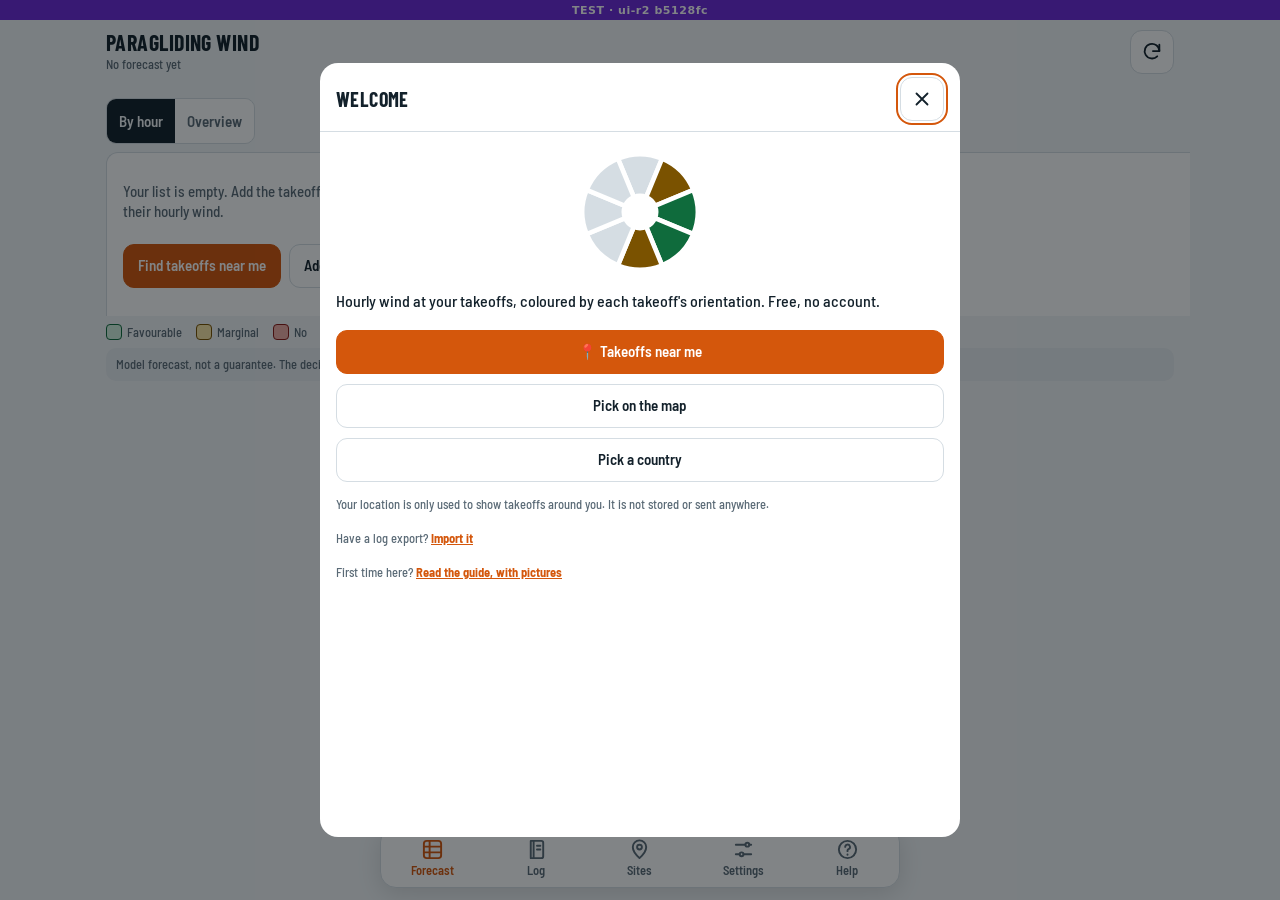
==== commit 6d113175: "Test: ui-r2 b5128fc" ====
--- a/index.html
+++ b/index.html
@@ -278,7 +278,7 @@
 .linkbtn{border:0;background:none;padding:0;color:var(--accent);font-weight:700;text-decoration:underline;min-height:44px}
 .site .nodir{display:inline-block}
 /* UI-05: navigarea de jos, cu etichete. Pe ecrane late devine o bară plutitoare, centrată. */
-.tabbar{position:fixed;left:0;right:0;bottom:0;z-index:5;display:grid;grid-template-columns:repeat(4,1fr);background:var(--surface);border-top:1px solid var(--line);padding-bottom:env(safe-area-inset-bottom,0px)}
+.tabbar{position:fixed;left:0;right:0;bottom:0;z-index:5;display:grid;grid-template-columns:repeat(5,1fr);background:var(--surface);border-top:1px solid var(--line);padding-bottom:env(safe-area-inset-bottom,0px)}
 .tabbar button{display:flex;flex-direction:column;align-items:center;justify-content:center;gap:3px;min-height:60px;border:0;background:none;color:var(--muted);font:600 12.5px/1 var(--f-ui)}
 .tabbar svg{width:23px;height:23px;fill:none;stroke:currentColor;stroke-width:2;stroke-linecap:round;stroke-linejoin:round}
 .tabbar button[aria-current="page"]{color:var(--accent)}
@@ -312,7 +312,7 @@
 </style>
 </head>
 <body>
-<div style="height:20px;display:flex;align-items:center;justify-content:center;background:#6d28d9;color:#fff;font:700 11px/1 system-ui,sans-serif;letter-spacing:.05em">TEST · ui-r2 8628bf5</div>
+<div style="height:20px;display:flex;align-items:center;justify-content:center;background:#6d28d9;color:#fff;font:700 11px/1 system-ui,sans-serif;letter-spacing:.05em">TEST · ui-r2 b5128fc</div>
 <style>.app{height:calc(100% - 20px)}</style>
 <div class="app">
   <div class="top">
@@ -336,7 +336,6 @@
     <span class="k"><b class="lg calm"></b>Calm</span>
     <span class="k"><b class="lg warn"></b>Avertizare</span>
     <span class="k"><b class="lg night"></b>Noapte</span>
-    <button type="button" class="linkbtn" id="helpOpen">Ce înseamnă?</button>
     <span class="disclaimer">Prognoză de model, nu o garanție. Decizia îți aparține, la decolare.</span>
   </div>
 </div>
@@ -346,6 +345,7 @@
   <button type="button" id="log"><svg viewBox="0 0 24 24"><path d="M6 3h11a2 2 0 0 1 2 2v14a2 2 0 0 1-2 2H6z"/><path d="M9 3v18"/><path d="M12.5 8h3.5M12.5 12h3.5"/></svg><span>Jurnal</span></button>
   <button type="button" id="edit"><svg viewBox="0 0 24 24"><path d="M12 21s-7-6.2-7-11.5a7 7 0 0 1 14 0C19 14.8 12 21 12 21z"/><circle cx="12" cy="9.5" r="2.5"/></svg><span>Situri</span></button>
   <button type="button" id="settingsOpen"><svg viewBox="0 0 24 24"><path d="M4 7h10M18 7h2M4 17h4M12 17h8"/><circle cx="16" cy="7" r="2"/><circle cx="10" cy="17" r="2"/></svg><span>Setări</span></button>
+  <button type="button" id="helpTab"><svg viewBox="0 0 24 24"><circle cx="12" cy="12" r="9"/><path d="M9.6 9.3a2.5 2.5 0 1 1 3.4 2.4c-.6.3-1 .8-1 1.5v.5"/><path d="M12 17.3v.1"/></svg><span>Ajutor</span></button>
 </nav>
 
 <dialog id="dlgCell"><div class="sheet">
@@ -447,9 +447,6 @@
     </div>
     <h3>Limba</h3>
     <div class="seg2 lang" id="langSeg"><a href="?lang=ro" data-lang="ro">Română</a><a href="?lang=en" data-lang="en">English</a></div>
-    <h3>Ajutor</h3>
-    <a class="btn" href="ghid.html">Ghid de utilizare</a>
-    <p class="hint">Pas cu pas, cu imagini: tabla, culorile, decolările, jurnalul.</p>
     <h3>Despre</h3>
     <p class="hint" style="margin:0">Prognoza: Open-Meteo · Decolări: ParaglidingEarth (CC BY-SA) · Vânt live: Holfuy</p>
     <div class="links"><a class="btn small" href="confidentialitate.html">Confidențialitate</a><a class="btn small" href="termeni.html">Termeni</a></div>
@@ -458,8 +455,11 @@
 </div></dialog>
 
 <dialog id="dlgHelp"><div class="sheet">
-  <header><h2>Cum citești tabla</h2><button class="iconbtn" data-close aria-label="Închide"><svg viewBox="0 0 24 24"><path d="M6 6l12 12M18 6L6 18"/></svg></button></header>
+  <header><h2>Ajutor</h2><button class="iconbtn" data-close aria-label="Închide"><svg viewBox="0 0 24 24"><path d="M6 6l12 12M18 6L6 18"/></svg></button></header>
   <div class="body">
+    <a class="btn primary" href="ghid.html" style="width:100%">Ghid de utilizare</a>
+    <p class="hint">Pas cu pas, cu imagini: tabla, culorile, decolările, jurnalul.</p>
+    <h3>Cum citești tabla</h3>
     <p class="hint" style="margin:0 0 10px">Fiecare celulă e o oră la o decolare:</p>
     <ul class="helplist">
       <li>Pictograma de sus: cerul și tipul de nori.</li>
@@ -472,7 +472,6 @@
     <h3>Pe scurt</h3>
     <p class="hint" style="margin:0">Arată toată ziua pentru fiecare decolare, cu fereastra cea mai bună. „Favorabil” cere minimum 2 ore bune la rând. Atinge o decolare ca să-i vezi orele.</p>
     <p class="disclaimer">Prognoză de model, nu o garanție. Decizia îți aparține, la decolare.</p>
-    <div class="links"><a class="btn small" href="ghid.html#board">Ghidul complet, cu imagini</a></div>
   </div>
 </div></dialog>
 
@@ -494,7 +493,7 @@
 <script>
 /* ---------- limbă ----------
    Româna e sursa; EN = dicționarul română → engleză (data/i18n_en.json). Limba: ?lang=, apoi alegerea salvată, apoi limba telefonului. */
-const EN = {"Vânt la Decolare":"Paragliding Wind","Se încarcă prognoza…":"Loading forecast…","Reîmprospătează prognoza":"Refresh forecast","Jurnal de zbor":"Flight log","Editează lista de situri":"Edit site list","Alege ziua":"Pick the day","Bun":"Good","Marginal":"Marginal","Nu":"No","Calm":"Calm","Pictograma: cerul și tipul de nori · săgeata: încotro bate vântul · cifra mare: vânt la 10 m, mică: rafale (m/s)":"Icon: sky and cloud type · arrow: where the wind blows to · big number: wind at 10 m, small: gusts (m/s)","Confidențialitate":"Privacy","Închide":"Close","Locație":"Site","Numele locației":"Site name","Data":"Date","Poți alege și o zi din trecut, pentru zborurile mai vechi.":"You can pick a past day to log older flights.","Timp în aer în ziua respectivă":"Airtime that day","Ore":"Hours","Minute":"Minutes","ore":"hours","minute":"minutes","Salvează":"Save","Șterge":"Delete","Zi de zbor":"Flying day","Editează ziua de zbor":"Edit flying day","Altă locație…":"Other site…","Situri și setări":"Sites & settings","Lista ta":"Your list","Apasă din nou pentru confirmare":"Tap again to confirm","Toate siturile din România":"All sites in Romania","De pe ParaglidingEarth, ordonate după distanța față de siturile tale. Apasă + ca să adaugi.":"From ParaglidingEarth, sorted by distance from your sites. Tap + to add.","Caută un sit din România (ex: Bunloc)":"Search a site in Romania (e.g. Bunloc)","Pune un pin pe hartă: completez coordonatele, altitudinea, numele și direcțiile sugerate din panta terenului. Poți corecta orice câmp, sau le poți scrie de mână.":"Drop a pin on the map and the coordinates, altitude, name and directions suggested by the slope are filled in. You can correct any field, or type them by hand.","Alege pe hartă":"Pick on the map","Sunt la decolare (GPS)":"I'm at the takeoff (GPS)","Hartă: atinge ca să pui pinul decolării":"Map: tap to drop the takeoff pin","Nume":"Name","ex: Făureni":"e.g. Făureni","Coordonate decolare sau link Google Maps":"Takeoff coordinates or Google Maps link","În Google Maps ține apăsat pe decolare, apoi copiază coordonatele afișate sus.":"In Google Maps, long-press the takeoff, then copy the coordinates shown at the top.","Altitudine decolare (m)":"Takeoff altitude (m)","Stație Holfuy (opțional)":"Holfuy station (optional)","ex: 774 sau holfuy.com/en/weather/774":"e.g. 774 or holfuy.com/en/weather/774","Dacă lași gol, se alege automat stația cea mai apropiată, la cel mult 5 km.":"Leave empty to use the nearest station within 5 km.","Direcții bune de vânt (apasă: gri = nu, galben = marginal, verde = bun)":"Good wind directions (tap: grey = no, yellow = marginal, green = good)","Adaugă situl":"Add site","Bun până la (m/s)":"Good up to (m/s)","Marginal până la":"Marginal up to","Calm sub":"Calm below","Rafale maxime":"Max gusts","Rafală − vânt peste":"Gust − wind above","Ploaie peste (mm/h)":"Rain above (mm/h)","De la ora":"From hour","Până la ora":"To hour","Bun de zbor":"Flyable","Nu e de zbor":"Not flyable","Calm (fără vânt)":"Calm (no wind)","Fără date":"No data","Vânt slab ({v} m/s), direcția nu contează":"Light wind ({v} m/s), direction doesn't matter","Direcție bună ({d})":"Good direction ({d})","Direcție marginală ({d})":"Marginal direction ({d})","Direcție nepotrivită ({d}) pentru decolare":"Wrong direction ({d}) for this takeoff","Vânt prea tare: {v} m/s (peste {lim})":"Too strong: {v} m/s (above {lim})","Vânt tare: {v} m/s (peste {lim})":"Strong wind: {v} m/s (above {lim})","Rafale {v} m/s (peste {lim})":"Gusts {v} m/s (above {lim})","Turbulent: rafalele depășesc vântul cu {v} m/s":"Turbulent: gusts exceed the wind by {v} m/s","Ploaie {v} mm/h":"Rain {v} mm/h","Senin":"Clear","Predominant senin":"Mostly clear","Parțial noros":"Partly cloudy","Mai mult noros":"Mostly cloudy","Înnorat":"Overcast","Ceață":"Fog","Ceață cu chiciură":"Freezing fog","Burniță slabă":"Light drizzle","Burniță":"Drizzle","Burniță densă":"Dense drizzle","Burniță înghețată":"Freezing drizzle","Ploaie slabă":"Light rain","Ploaie":"Rain","Ploaie puternică":"Heavy rain","Ploaie înghețată":"Freezing rain","Ninsoare slabă":"Light snow","Ninsoare":"Snow","Ninsoare puternică":"Heavy snow","Grăunțe de zăpadă":"Snow grains","Averse slabe":"Light showers","Averse":"Showers","Averse violente":"Violent showers","Averse de ninsoare":"Snow showers","Furtună":"Thunderstorm","Furtună cu grindină":"Thunderstorm with hail","Necunoscut":"Unknown","Nori de convecție: semn de termice.":"Convective clouds: a sign of thermals.","Dezvoltare verticală puternică: risc de supradezvoltare și averse.":"Strong vertical development: risk of overdevelopment and showers.","Nor de furtună: nu se zboară.":"Thunderstorm cloud: no flying.","Strat de nori joși: termice slabe.":"Layer of low clouds: weak thermals.","Plafon jos și uniform.":"Low, uniform cloud base.","Nori la altitudine medie.":"Mid-level clouds.","Strat la altitudine medie: umbrește solul, termice slabe.":"Mid-level layer: shades the ground, weak thermals.","Nori înalți subțiri: adesea anunță un front.":"Thin high clouds: often ahead of a front.","Văl înalt: slăbește termicele.":"High veil: weakens thermals.","Ești offline.":"You are offline.","Eroare de rețea.":"Network error.","Azi":"Today","Mâine":"Tomorrow","Se descarcă prognoza…":"Downloading forecast…","Actualizat {t} · Open-Meteo":"Updated {t} · Open-Meteo","Fără prognoză încă":"No forecast yet","Nu am putut descărca prognoza. {e}":"Couldn't download the forecast. {e}"," Arăt datele de la {t}.":" Showing data from {t}."," Apasă ↻ pentru a încerca din nou.":" Tap ↻ to try again.","Lista e goală. Adaugă decolările la care zbori ca să le vezi vântul pe ore.":"Your list is empty. Add the takeoffs you fly to see their hourly wind.","Adaugă situri":"Add sites","Se descarcă prognoza pentru {n} situri…":"Downloading the forecast for {n} sites…","Nu există încă date. Apasă ↻.":"No data yet. Tap ↻.","{n} ora {h}: {st}, {d} {v} metri pe secundă, {sky}":"{n} at {h}:00: {st}, {d} {v} metres per second, {sky}","acum":"just now","acum {m} min":"{m} min ago","Cer":"Sky","Vânt la 10 m":"Wind at 10 m","Rafale":"Gusts","Vânt la ~1500 m":"Wind at ~1500 m","Nori":"Clouds","Temperatură":"Temperature","Decolare":"Takeoff","{v} m/s din {d}":"{v} m/s from {d}","(jos {lo} · mediu {mi} · sus {hi})":"(low {lo} · mid {mi} · high {hi})","ora {h}":"{h}:00","vânt din {d} {r} m/s":"wind from {d} {r} m/s","1 oră":"1 hour","{n} ore":"{n} hours","Cel mult marginal: {s} · {w}":"Marginal at best: {s} · {w}","Altitudine necunoscută":"Unknown altitude","Direcții bune: {d}":"Good directions: {d}","Marginal: {d}":"Marginal: {d}","✓ Am zburat aici":"✓ I flew here","Următoarele zile":"Next days","Fiecare pătrățel e o oră, de la {a} la {b}. Atinge o zi ca s-o vezi în tabel.":"Each square is one hour, from {a} to {b}. Tap a day to open it in the table.","la decolare":"at the takeoff","la {km} km":"{km} km away","Acum · stația Holfuy {n}":"Now · Holfuy station {n}","Istoric ↗":"History ↗",". Vânt măsurat în timp real; zonele colorate de pe cadran sunt setate de administratorul stației.":". Wind measured in real time; the coloured zones on the dial are set by the station owner.","Vântul acum la {n}":"Current wind at {n}","Stația {id}":"Station {id}","Hartă":"Map","Mută {n} mai sus":"Move {n} up","Mută {n} mai jos":"Move {n} down","Șterge {n}":"Delete {n}","Niciun sit în listă.":"No sites in your list.","{km} km de {n}":"{km} km from {n}","Adaugă {n}":"Add {n}","Niciun rezultat. Îl poți adăuga manual mai jos.":"No results. You can add it manually below.","Arată mai puține":"Show fewer","Arată toate cele {n} situri":"Show all {n} sites","vântul<br>bate din":"wind<br>from","nu":"no","marginal":"marginal","bun":"good","{n} a fost șters":"{n} removed","{n} a fost adăugat":"{n} added","Scrie un nume pentru sit.":"Enter a name for the site.","Linkurile scurte Google Maps nu conțin coordonatele. Deschide linkul, ține apăsat pe decolare și copiază coordonatele.":"Short Google Maps links don't contain the coordinates. Open the link, long-press the takeoff and copy the coordinates.","Coordonatele nu sunt valide. Exemplu: 46.6129, 23.4350":"These coordinates aren't valid. Example: 46.6129, 23.4350","Alege cel puțin o direcție bună de vânt.":"Pick at least one good wind direction.","1 zi":"1 day","{n} zile":"{n} days","în aer":"airtime","zi de zbor":"flying day","zile de zbor":"flying days","locație":"site","locații":"sites","În {y}: {d} în {z}.":"In {y}: {d} over {z}.","+ Adaugă zi de zbor":"+ Add flying day","Exportul e și backup: păstrează fișierul și încarcă-l cu „Import Excel” după ce schimbi telefonul. Se adaugă doar ce lipsește.":"The export is also a backup: keep the file and load it with “Import Excel” after changing phones. Only missing entries are added.","Pe zile":"By day","Pe locații":"By site","Încă nu ai nimic notat. Apasă „Adaugă zi de zbor”, sau „Am zburat aici” din pagina unei locații. Poți trece și zborurile mai vechi.":"Nothing logged yet. Tap “Add flying day”, or “I flew here” on a site's page. You can also log older flights.","Arată toate locațiile":"Show all sites","· {d} în {z}":"· {d} over {z}","Locații":"Sites","Atinge o locație ca să vezi zilele de acolo.":"Tap a site to see its days.","{z} · ultima: {d}":"{z} · last: {d}","Alege sau scrie locația.":"Pick or type the site.","Alege data.":"Pick the date.","Data nu poate fi în viitor.":"The date can't be in the future.","Orele și minutele nu pot fi negative.":"Hours and minutes can't be negative.","Scrie cât timp ai stat în aer.":"Enter your airtime.","Modificat":"Updated","Salvat: {s}, {d}":"Saved: {s}, {d}","Apasă din nou pentru ștergere":"Tap again to delete","Șters":"Deleted","Zile de zbor":"Flying days","Situri":"Sites","Timp în aer":"Airtime","Ultima zi":"Last day","Latitudine":"Latitude","Longitudine":"Longitude","Altitudine":"Altitude","Direcții bune":"Good directions","fără":"none","jurnal-zbor":"flight-log","Nimic nou: totul exista deja.":"Nothing new: everything was already there.","Am adăugat {x}.":"Added {x}."," și ":" and ","1 zi de zbor":"1 flying day","{n} zile de zbor":"{n} flying days","1 sit":"1 site","{n} situri":"{n} sites","Nu am putut citi fișierul. Alege un fișier exportat din jurnal.":"Couldn't read the file. Choose a file exported from the log.","Fișierul nu conține zile de zbor.":"The file contains no flying days.","Fișierul Excel a fost descărcat":"Excel file downloaded","Conectarea la Google a expirat sau a fost anulată.":"The Google sign-in expired or was cancelled.","Sincronizarea nu a reușit. Verifică internetul și încearcă din nou.":"Sync failed. Check your connection and try again.","Jurnalul pe toate dispozitivele.":"Your log on every device.","Detalii":"Details","Continuă cu Google":"Continue with Google","Sincronizez cu Drive-ul…":"Syncing with Drive…","Modificări încă nesincronizate.":"Changes not synced yet.","Sincronizat în Google Drive {t}.":"Synced to Google Drive {t}.","Sincronizează acum":"Sync now","Sincronizează":"Sync","Apasă din nou: jurnalul rămâne în Drive și se șterge de pe acest dispozitiv":"Tap again: the log stays in Drive and is removed from this device","Deconectează-te":"Sign out","Te-ai deconectat. Jurnalul e în siguranță în Drive.":"Signed out. Your log is safe in Drive.","Harta nu s-a putut încărca. Verifică internetul sau completează câmpurile de mână.":"The map couldn't load. Check your connection or fill in the fields by hand.","Relief":"Terrain","Satelit":"Satellite","Imagini © Esri":"Imagery © Esri","Caut altitudinea și numele locului…":"Looking up the altitude and place name…","Altitudine {a} m":"Altitude {a} m","panta ({s}°) coboară spre {d}: am marcat {d} bun și {a}, {b} marginal":"the slope ({s}°) faces {d}: marked {d} good and {a}, {b} marginal","teren aproape plat: alege direcțiile de mână":"nearly flat ground: pick the directions by hand","nu am găsit altitudinea, complet-o de mână":"couldn't find the altitude, enter it by hand","nume: {n}":"name: {n}","Aproape ({m} m) există deja „{n}” pe ParaglidingEarth, cu direcțiile stabilite de piloți.":"“{n}” is already on ParaglidingEarth nearby ({m} m), with directions set by pilots.","Adaugă „{n}”":"Add “{n}”","Telefonul nu oferă localizare în acest browser.":"Location isn't available in this browser.","Caut poziția GPS…":"Getting your GPS position…","Ai refuzat accesul la locație. Îl poți permite din setările browserului.":"Location access was denied. You can allow it in the browser settings.","Nu am putut afla poziția. Încearcă din nou sau pune pinul pe hartă.":"Couldn't get your position. Try again or drop the pin on the map.","Am adus datele de pe adresa veche.":"Your data was brought over from the old address.","Termeni":"Terms","Caută o decolare (ex: Bunloc)":"Search a takeoff (e.g. Bunloc)","Se încarcă lista de decolări…":"Loading the takeoff list…","Lista de decolări nu s-a putut încărca. Verifică internetul.":"The takeoff list couldn't load. Check your connection.","{km} km de tine":"{km} km from you","Arată mai multe ({n} rămase)":"Show more ({n} left)","Adaugă în listă":"Add to my list","Ordonate după distanța față de tine. Sursa: ParaglidingEarth. Apasă + ca să adaugi.":"Sorted by distance from you. Source: ParaglidingEarth. Tap + to add.","Ordonate după distanța față de siturile tale. Sursa: ParaglidingEarth. Apasă + ca să adaugi.":"Sorted by distance from your sites. Source: ParaglidingEarth. Tap + to add.","Ordonate aproximativ după zona ta (fusul orar al telefonului). Apasă „Lângă mine” pentru ordonare exactă. Sursa: ParaglidingEarth.":"Roughly sorted by your region (your phone's time zone). Tap “Near me” for exact sorting. Source: ParaglidingEarth.","Sursa: ParaglidingEarth. Caută după nume sau apasă „Lângă mine”.":"Source: ParaglidingEarth. Search by name or tap “Near me”.","Găsește decolări lângă mine":"Find takeoffs near me","{n} e deja în listă":"{n} is already in your list","Mărește harta ca să vezi decolările de pe ParaglidingEarth.":"Zoom in to see the takeoffs from ParaglidingEarth.","Noapte: fără lumină de zbor":"Night: no flying light","Decolarea nu are direcții setate: verifică dacă vântul din {d} e bun aici":"This takeoff has no wind directions set: check whether wind from {d} works here","Vânt foarte tare la ~1500 m: {v} m/s (peste {lim})":"Very strong wind at ~1500 m: {v} m/s (over {lim})","Vânt tare la ~1500 m: {v} m/s (peste {lim})":"Strong wind at ~1500 m: {v} m/s (over {lim})","Vânt la ~1500 m din spatele decolării ({d}, {v} m/s): risc de rotori":"Wind at ~1500 m from behind the takeoff ({d}, {v} m/s): rotor risk","Furtună prognozată la această oră":"Thunderstorm forecast at this hour","Furtună prognozată în ora următoare":"Thunderstorm forecast within the next hour","Furtună prognozată peste {n} ore":"Thunderstorm forecast in {n} hours","Risc de supradezvoltare: CAPE {c} J/kg, LI {li}":"Overdevelopment risk: CAPE {c} J/kg, LI {li}"," · risc de supradezvoltare de la {h}:00":" · overdevelopment risk from {h}:00","Favorabil {s} ({n}) · {w}":"Favourable {s} ({n}) · {w}","Doar {s}, sub fereastra minimă de {n} ore":"Only {s}, shorter than the {n}-hour minimum window"," · marginal {s}":" · marginal {s}","Nicio fereastră bună · calm (sub {c} m/s) {s}":"No good window · calm (under {c} m/s) {s}","Nicio fereastră bună":"No good window","Favorabil":"Favourable","Noapte":"Night","Instabilitate":"Instability","Soare":"Sun","răsărit {r} · apus {s}":"sunrise {r} · sunset {s}","Prognoză de model, nu o garanție. Decizia îți aparține, la decolare.":"Model forecast, not a guarantee. The decision is yours, at takeoff.","fără direcții setate":"no wind directions set","bune: {d}":"good: {d}","marginale: {d}":"marginal: {d}","Avertizare":"Warning","cu avertizare":"with a warning","Versiunea {v}":"Version {v}","fără direcții":"no directions","O zi are cel mult 24 de ore în aer.":"A day has at most 24 hours of airtime.","Pragurile trebuie să fie numere pozitive.":"Thresholds must be positive numbers.","„Calm sub” trebuie să fie mai mic decât „Bun până la”.":"“Calm below” must be lower than “Good up to”.","„Bun până la” nu poate depăși „Marginal până la”.":"“Good up to” cannot exceed “Marginal up to”.","„Rafale maxime” nu poate fi sub „Bun până la”.":"“Max gusts” cannot be below “Good up to”.","Serviciul de prognoză nu răspunde momentan.":"The forecast service is not responding right now.","Serviciul de prognoză a refuzat cererea (cod {s}).":"The forecast service refused the request (code {s}).","Serviciul de prognoză nu a răspuns la timp.":"The forecast service did not answer in time.","Ai modificări care nu au ajuns în Drive, așa că nu te-am deconectat. Exportă jurnalul în Excel sau încearcă din nou când ai internet.":"Some changes have not reached Drive yet, so you were not signed out. Export the log to Excel or try again when you are online.","Decolarea nu are direcții":"This takeoff has no wind directions","ParaglidingEarth nu are direcțiile ei. Până le setezi, verdictul e cel mult „Marginal”.":"ParaglidingEarth has no directions for it. Until you set them, the verdict is at most “Marginal”.","Sugerează din panta terenului":"Suggest from the slope","Setează de mână":"Set by hand","Modifică direcțiile":"Edit directions","Vânt bun până la {g} m/s, marginal până la {m}, rafale până la {r}":"Good wind up to {g} m/s, marginal up to {m}, gusts up to {r}","Reia configurarea":"Start setup again","Apasă din nou: alegi decolările de la zero":"Tap again: you will pick your takeoffs from scratch","Limite: {p}":"Limits: {p}","Fără țară":"No country","1 decolare":"1 takeoff","{n} decolări":"{n} takeoffs","{n} a fost scos din listă":"{n} was removed from the list","{n} a fost adăugat (fără direcții: setează-le din pagina lui)":"{n} was added (no directions: set them from its page)","Arăt decolările din jurul zonei tale aproximative (după fusul orar).":"Showing takeoffs around your approximate area (from your time zone).","Ai refuzat accesul la locație.":"Location access was denied.","Nu am putut afla poziția.":"Could not get your position.","Lângă mine":"Near me","Țară":"Country","Toată lumea":"Whole world","Zona":"Area","Rază":"Radius","În jurul poziției tale. Locația nu se salvează.":"Around your position. Your location is not stored.","Țara":"Country","Toată lumea: 11.508 decolări":"Whole world: 11,508 takeoffs","≈ 1 MB de descărcat. Util dacă vrei să răsfoiești alte țări; pentru zona ta, „Lângă mine” sau „Țară” e mai rapid.":"≈ 1 MB to download. Useful for browsing other countries; for your area, “Near me” or “Country” is faster.","Încarcă toată lumea":"Load the whole world","Caută după nume":"Search by name","Atinge o decolare ca s-o adaugi sau s-o scoți.":"Tap a takeoff to add or remove it.","Vedere":"View","Listă":"List","Hartă cu decolări: atinge una ca s-o adaugi":"Map of takeoffs: tap one to add it","{n} pe o rază de {r} km":"{n} within {r} km","{n} în {c}":"{n} in {c}","cele mai apropiate primele":"nearest first","{km} km":"{km} km","Niciun rezultat. Încearcă altă zonă sau harta.":"No results. Try another area or the map.","Nicio decolare în rază. Mărește raza sau alege țara.":"No takeoffs in range. Increase the radius or pick the country.","Nicio decolare.":"No takeoffs.","Continuă cu {n}":"Continue with {n}","Alege cel puțin o decolare":"Pick at least one takeoff","Gata · {n} în lista ta":"Done · {n} in your list","Fără direcții în ParaglidingEarth":"No directions in ParaglidingEarth","Scoate din listă":"Remove from list","Harta nu s-a putut încărca. Verifică internetul.":"The map could not load. Check your connection.","Bun venit":"Welcome","Alege decolările":"Pick your takeoffs","Ce limite ai?":"What are your limits?","Vântul pe ore la decolările tale, colorat după orientarea fiecăreia. Gratuit, fără cont.":"Hourly wind at your takeoffs, coloured by each takeoff's orientation. Free, no account.","📍 Decolări lângă mine":"📍 Takeoffs near me","Alege țara":"Pick a country","Locația e folosită doar ca să arătăm decolările din jurul tău. Nu se salvează și nu pleacă nicăieri.":"Your location is only used to show takeoffs around you. It is not stored or sent anywhere.","Ai un export din jurnal?":"Have a log export?","Importă-l":"Import it","Culorile din tablă se calculează după limitele tale. Le poți schimba oricând în Setări.":"The board colours follow your limits. You can change them any time in Settings.","1 decolare fără direcții":"1 takeoff without directions","{n} decolări fără direcții":"{n} takeoffs without directions","ParaglidingEarth nu are direcțiile lor: până le setezi, verdictul e cel mult „Marginal”. Le poți sugera din panta terenului din pagina fiecărei decolări.":"ParaglidingEarth has no directions for them: until you set them, the verdict is at most “Marginal”. You can suggest them from the slope on each takeoff's page.","Gata":"Done","Gata: {n} în tabla ta":"Done: {n} on your board","Direcțiile decolării":"Takeoff directions","Apasă: gri = nu, galben = marginal, verde = bun.":"Tap: grey = no, yellow = marginal, green = good.","Salvează direcțiile":"Save directions","Renunță":"Cancel","Caut panta terenului…":"Reading the slope…","Teren aproape plat în jurul decolării: alege direcțiile de mână.":"The ground around the takeoff is almost flat: pick the directions by hand.","Sugestie din panta terenului: coboară spre {d} ({s}°). Verifică și corectează înainte să salvezi.":"Suggested from the slope: it falls towards {d} ({s}°). Check and correct before saving.","Nu am putut citi panta terenului. Alege direcțiile de mână.":"Could not read the slope. Pick the directions by hand.","Direcțiile pentru {n} au fost salvate":"Directions for {n} saved","Elev / începător":"Student / beginner","Pilot":"Pilot","Avansat":"Advanced","Adaugă decolări":"Add takeoffs","Limitele tale":"Your limits","Personalizat (pragurile în m/s)":"Custom (thresholds in m/s)","Ore afișate":"Hours shown","Decolare care nu e în listă":"Takeoff not in the list","Direcții necunoscute":"Directions unknown","Vântul acum · stația Holfuy {n}":"Wind now · Holfuy station {n}","Anulează":"Undo","Încă nu ai nimic notat.":"Nothing logged yet.","Notează o zi de zbor cu „Adaugă zi de zbor”, sau cu „Am zburat aici” din pagina unei decolări. Poți trece și zborurile mai vechi.":"Log a flying day with “Add flying day”, or with “I flew here” on a takeoff's page. You can add older flights too.","{n} e din nou în listă":"{n} is back in the list","Pe ore":"By hour","Pe scurt":"Overview","Cele mai bune primele":"Best first","Ce înseamnă?":"What does it mean?","Prognoză":"Forecast","Jurnal":"Log","Setări":"Settings","Adaugă o decolare care nu e în listă":"Add a takeoff that is not in the list","Limba":"Language","Despre":"About","Prognoza: Open-Meteo · Decolări: ParaglidingEarth (CC BY-SA) · Vânt live: Holfuy":"Forecast: Open-Meteo · Takeoffs: ParaglidingEarth (CC BY-SA) · Live wind: Holfuy","Cum citești tabla":"How to read the board","Fiecare celulă e o oră la o decolare:":"Each cell is one hour at one takeoff:","Pictograma de sus: cerul și tipul de nori.":"Top icon: the sky and cloud type.","Săgeata: încotro bate vântul.":"Arrow: where the wind blows to.","Cifra mare: vântul la 10 m (m/s). Cifra mică: rafalele.":"Big number: wind at 10 m (m/s). Small number: gusts.","Culoarea: verdictul, după direcțiile decolării și limitele tale.":"Colour: the verdict, from the takeoff's directions and your limits.","Colțul marcat: o avertizare (vânt tare la altitudine, furtună, decolare fără direcții). Atinge celula ca să vezi motivul.":"Marked corner: a warning (strong wind aloft, storm, takeoff without directions). Tap the cell to see why.","Orele estompate: noapte, sau ore deja trecute azi.":"Faded hours: night, or hours already past today.","Arată toată ziua pentru fiecare decolare, cu fereastra cea mai bună. „Favorabil” cere minimum 2 ore bune la rând. Atinge o decolare ca să-i vezi orele.":"Shows the whole day for each takeoff, with its best window. “Favourable” needs at least 2 good hours in a row. Tap a takeoff to see its hours.","Navigare":"Navigation","Conectează-te cu Google și jurnalul se păstrează în Google Drive-ul tău, ca fișier Excel, la fel ca exportul. Aplicația vede doar fișierul ei; nimeni altcineva nu are acces.":"Sign in with Google and your log is kept in your own Google Drive, as an Excel file just like the export. The app only sees its own file; nobody else has access.","Pe ani":"By year","Anul {y}":"Year {y}","Arată toți anii":"Show all years","Ani":"Years","Atinge un an ca să vezi zilele lui. Barele arată timpul în aer pe fiecare lună.":"Tap a year to see its days. The bars show airtime in each month.","Ajutor":"Help","Ghid de utilizare":"User guide","Pas cu pas, cu imagini: tabla, culorile, decolările, jurnalul.":"Step by step, with pictures: the board, the colours, takeoffs, the flight log.","Ghidul complet, cu imagini":"Full guide, with pictures","Prima dată aici?":"First time here?","Vezi ghidul, cu imagini":"Read the guide, with pictures"};
+const EN = {"Vânt la Decolare":"Paragliding Wind","Se încarcă prognoza…":"Loading forecast…","Reîmprospătează prognoza":"Refresh forecast","Jurnal de zbor":"Flight log","Editează lista de situri":"Edit site list","Alege ziua":"Pick the day","Bun":"Good","Marginal":"Marginal","Nu":"No","Calm":"Calm","Pictograma: cerul și tipul de nori · săgeata: încotro bate vântul · cifra mare: vânt la 10 m, mică: rafale (m/s)":"Icon: sky and cloud type · arrow: where the wind blows to · big number: wind at 10 m, small: gusts (m/s)","Confidențialitate":"Privacy","Închide":"Close","Locație":"Site","Numele locației":"Site name","Data":"Date","Poți alege și o zi din trecut, pentru zborurile mai vechi.":"You can pick a past day to log older flights.","Timp în aer în ziua respectivă":"Airtime that day","Ore":"Hours","Minute":"Minutes","ore":"hours","minute":"minutes","Salvează":"Save","Șterge":"Delete","Zi de zbor":"Flying day","Editează ziua de zbor":"Edit flying day","Altă locație…":"Other site…","Situri și setări":"Sites & settings","Lista ta":"Your list","Apasă din nou pentru confirmare":"Tap again to confirm","Toate siturile din România":"All sites in Romania","De pe ParaglidingEarth, ordonate după distanța față de siturile tale. Apasă + ca să adaugi.":"From ParaglidingEarth, sorted by distance from your sites. Tap + to add.","Caută un sit din România (ex: Bunloc)":"Search a site in Romania (e.g. Bunloc)","Pune un pin pe hartă: completez coordonatele, altitudinea, numele și direcțiile sugerate din panta terenului. Poți corecta orice câmp, sau le poți scrie de mână.":"Drop a pin on the map and the coordinates, altitude, name and directions suggested by the slope are filled in. You can correct any field, or type them by hand.","Alege pe hartă":"Pick on the map","Sunt la decolare (GPS)":"I'm at the takeoff (GPS)","Hartă: atinge ca să pui pinul decolării":"Map: tap to drop the takeoff pin","Nume":"Name","ex: Făureni":"e.g. Făureni","Coordonate decolare sau link Google Maps":"Takeoff coordinates or Google Maps link","În Google Maps ține apăsat pe decolare, apoi copiază coordonatele afișate sus.":"In Google Maps, long-press the takeoff, then copy the coordinates shown at the top.","Altitudine decolare (m)":"Takeoff altitude (m)","Stație Holfuy (opțional)":"Holfuy station (optional)","ex: 774 sau holfuy.com/en/weather/774":"e.g. 774 or holfuy.com/en/weather/774","Dacă lași gol, se alege automat stația cea mai apropiată, la cel mult 5 km.":"Leave empty to use the nearest station within 5 km.","Direcții bune de vânt (apasă: gri = nu, galben = marginal, verde = bun)":"Good wind directions (tap: grey = no, yellow = marginal, green = good)","Adaugă situl":"Add site","Bun până la (m/s)":"Good up to (m/s)","Marginal până la":"Marginal up to","Calm sub":"Calm below","Rafale maxime":"Max gusts","Rafală − vânt peste":"Gust − wind above","Ploaie peste (mm/h)":"Rain above (mm/h)","De la ora":"From hour","Până la ora":"To hour","Bun de zbor":"Flyable","Nu e de zbor":"Not flyable","Calm (fără vânt)":"Calm (no wind)","Fără date":"No data","Vânt slab ({v} m/s), direcția nu contează":"Light wind ({v} m/s), direction doesn't matter","Direcție bună ({d})":"Good direction ({d})","Direcție marginală ({d})":"Marginal direction ({d})","Direcție nepotrivită ({d}) pentru decolare":"Wrong direction ({d}) for this takeoff","Vânt prea tare: {v} m/s (peste {lim})":"Too strong: {v} m/s (above {lim})","Vânt tare: {v} m/s (peste {lim})":"Strong wind: {v} m/s (above {lim})","Rafale {v} m/s (peste {lim})":"Gusts {v} m/s (above {lim})","Turbulent: rafalele depășesc vântul cu {v} m/s":"Turbulent: gusts exceed the wind by {v} m/s","Ploaie {v} mm/h":"Rain {v} mm/h","Senin":"Clear","Predominant senin":"Mostly clear","Parțial noros":"Partly cloudy","Mai mult noros":"Mostly cloudy","Înnorat":"Overcast","Ceață":"Fog","Ceață cu chiciură":"Freezing fog","Burniță slabă":"Light drizzle","Burniță":"Drizzle","Burniță densă":"Dense drizzle","Burniță înghețată":"Freezing drizzle","Ploaie slabă":"Light rain","Ploaie":"Rain","Ploaie puternică":"Heavy rain","Ploaie înghețată":"Freezing rain","Ninsoare slabă":"Light snow","Ninsoare":"Snow","Ninsoare puternică":"Heavy snow","Grăunțe de zăpadă":"Snow grains","Averse slabe":"Light showers","Averse":"Showers","Averse violente":"Violent showers","Averse de ninsoare":"Snow showers","Furtună":"Thunderstorm","Furtună cu grindină":"Thunderstorm with hail","Necunoscut":"Unknown","Nori de convecție: semn de termice.":"Convective clouds: a sign of thermals.","Dezvoltare verticală puternică: risc de supradezvoltare și averse.":"Strong vertical development: risk of overdevelopment and showers.","Nor de furtună: nu se zboară.":"Thunderstorm cloud: no flying.","Strat de nori joși: termice slabe.":"Layer of low clouds: weak thermals.","Plafon jos și uniform.":"Low, uniform cloud base.","Nori la altitudine medie.":"Mid-level clouds.","Strat la altitudine medie: umbrește solul, termice slabe.":"Mid-level layer: shades the ground, weak thermals.","Nori înalți subțiri: adesea anunță un front.":"Thin high clouds: often ahead of a front.","Văl înalt: slăbește termicele.":"High veil: weakens thermals.","Ești offline.":"You are offline.","Eroare de rețea.":"Network error.","Azi":"Today","Mâine":"Tomorrow","Se descarcă prognoza…":"Downloading forecast…","Actualizat {t} · Open-Meteo":"Updated {t} · Open-Meteo","Fără prognoză încă":"No forecast yet","Nu am putut descărca prognoza. {e}":"Couldn't download the forecast. {e}"," Arăt datele de la {t}.":" Showing data from {t}."," Apasă ↻ pentru a încerca din nou.":" Tap ↻ to try again.","Lista e goală. Adaugă decolările la care zbori ca să le vezi vântul pe ore.":"Your list is empty. Add the takeoffs you fly to see their hourly wind.","Adaugă situri":"Add sites","Se descarcă prognoza pentru {n} situri…":"Downloading the forecast for {n} sites…","Nu există încă date. Apasă ↻.":"No data yet. Tap ↻.","{n} ora {h}: {st}, {d} {v} metri pe secundă, {sky}":"{n} at {h}:00: {st}, {d} {v} metres per second, {sky}","acum":"just now","acum {m} min":"{m} min ago","Cer":"Sky","Vânt la 10 m":"Wind at 10 m","Rafale":"Gusts","Vânt la ~1500 m":"Wind at ~1500 m","Nori":"Clouds","Temperatură":"Temperature","Decolare":"Takeoff","{v} m/s din {d}":"{v} m/s from {d}","(jos {lo} · mediu {mi} · sus {hi})":"(low {lo} · mid {mi} · high {hi})","ora {h}":"{h}:00","vânt din {d} {r} m/s":"wind from {d} {r} m/s","1 oră":"1 hour","{n} ore":"{n} hours","Cel mult marginal: {s} · {w}":"Marginal at best: {s} · {w}","Altitudine necunoscută":"Unknown altitude","Direcții bune: {d}":"Good directions: {d}","Marginal: {d}":"Marginal: {d}","✓ Am zburat aici":"✓ I flew here","Următoarele zile":"Next days","Fiecare pătrățel e o oră, de la {a} la {b}. Atinge o zi ca s-o vezi în tabel.":"Each square is one hour, from {a} to {b}. Tap a day to open it in the table.","la decolare":"at the takeoff","la {km} km":"{km} km away","Acum · stația Holfuy {n}":"Now · Holfuy station {n}","Istoric ↗":"History ↗",". Vânt măsurat în timp real; zonele colorate de pe cadran sunt setate de administratorul stației.":". Wind measured in real time; the coloured zones on the dial are set by the station owner.","Vântul acum la {n}":"Current wind at {n}","Stația {id}":"Station {id}","Hartă":"Map","Mută {n} mai sus":"Move {n} up","Mută {n} mai jos":"Move {n} down","Șterge {n}":"Delete {n}","Niciun sit în listă.":"No sites in your list.","{km} km de {n}":"{km} km from {n}","Adaugă {n}":"Add {n}","Niciun rezultat. Îl poți adăuga manual mai jos.":"No results. You can add it manually below.","Arată mai puține":"Show fewer","Arată toate cele {n} situri":"Show all {n} sites","vântul<br>bate din":"wind<br>from","nu":"no","marginal":"marginal","bun":"good","{n} a fost șters":"{n} removed","{n} a fost adăugat":"{n} added","Scrie un nume pentru sit.":"Enter a name for the site.","Linkurile scurte Google Maps nu conțin coordonatele. Deschide linkul, ține apăsat pe decolare și copiază coordonatele.":"Short Google Maps links don't contain the coordinates. Open the link, long-press the takeoff and copy the coordinates.","Coordonatele nu sunt valide. Exemplu: 46.6129, 23.4350":"These coordinates aren't valid. Example: 46.6129, 23.4350","Alege cel puțin o direcție bună de vânt.":"Pick at least one good wind direction.","1 zi":"1 day","{n} zile":"{n} days","în aer":"airtime","zi de zbor":"flying day","zile de zbor":"flying days","locație":"site","locații":"sites","În {y}: {d} în {z}.":"In {y}: {d} over {z}.","+ Adaugă zi de zbor":"+ Add flying day","Exportul e și backup: păstrează fișierul și încarcă-l cu „Import Excel” după ce schimbi telefonul. Se adaugă doar ce lipsește.":"The export is also a backup: keep the file and load it with “Import Excel” after changing phones. Only missing entries are added.","Pe zile":"By day","Pe locații":"By site","Încă nu ai nimic notat. Apasă „Adaugă zi de zbor”, sau „Am zburat aici” din pagina unei locații. Poți trece și zborurile mai vechi.":"Nothing logged yet. Tap “Add flying day”, or “I flew here” on a site's page. You can also log older flights.","Arată toate locațiile":"Show all sites","· {d} în {z}":"· {d} over {z}","Locații":"Sites","Atinge o locație ca să vezi zilele de acolo.":"Tap a site to see its days.","{z} · ultima: {d}":"{z} · last: {d}","Alege sau scrie locația.":"Pick or type the site.","Alege data.":"Pick the date.","Data nu poate fi în viitor.":"The date can't be in the future.","Orele și minutele nu pot fi negative.":"Hours and minutes can't be negative.","Scrie cât timp ai stat în aer.":"Enter your airtime.","Modificat":"Updated","Salvat: {s}, {d}":"Saved: {s}, {d}","Apasă din nou pentru ștergere":"Tap again to delete","Șters":"Deleted","Zile de zbor":"Flying days","Situri":"Sites","Timp în aer":"Airtime","Ultima zi":"Last day","Latitudine":"Latitude","Longitudine":"Longitude","Altitudine":"Altitude","Direcții bune":"Good directions","fără":"none","jurnal-zbor":"flight-log","Nimic nou: totul exista deja.":"Nothing new: everything was already there.","Am adăugat {x}.":"Added {x}."," și ":" and ","1 zi de zbor":"1 flying day","{n} zile de zbor":"{n} flying days","1 sit":"1 site","{n} situri":"{n} sites","Nu am putut citi fișierul. Alege un fișier exportat din jurnal.":"Couldn't read the file. Choose a file exported from the log.","Fișierul nu conține zile de zbor.":"The file contains no flying days.","Fișierul Excel a fost descărcat":"Excel file downloaded","Conectarea la Google a expirat sau a fost anulată.":"The Google sign-in expired or was cancelled.","Sincronizarea nu a reușit. Verifică internetul și încearcă din nou.":"Sync failed. Check your connection and try again.","Jurnalul pe toate dispozitivele.":"Your log on every device.","Detalii":"Details","Continuă cu Google":"Continue with Google","Sincronizez cu Drive-ul…":"Syncing with Drive…","Modificări încă nesincronizate.":"Changes not synced yet.","Sincronizat în Google Drive {t}.":"Synced to Google Drive {t}.","Sincronizează acum":"Sync now","Sincronizează":"Sync","Apasă din nou: jurnalul rămâne în Drive și se șterge de pe acest dispozitiv":"Tap again: the log stays in Drive and is removed from this device","Deconectează-te":"Sign out","Te-ai deconectat. Jurnalul e în siguranță în Drive.":"Signed out. Your log is safe in Drive.","Harta nu s-a putut încărca. Verifică internetul sau completează câmpurile de mână.":"The map couldn't load. Check your connection or fill in the fields by hand.","Relief":"Terrain","Satelit":"Satellite","Imagini © Esri":"Imagery © Esri","Caut altitudinea și numele locului…":"Looking up the altitude and place name…","Altitudine {a} m":"Altitude {a} m","panta ({s}°) coboară spre {d}: am marcat {d} bun și {a}, {b} marginal":"the slope ({s}°) faces {d}: marked {d} good and {a}, {b} marginal","teren aproape plat: alege direcțiile de mână":"nearly flat ground: pick the directions by hand","nu am găsit altitudinea, complet-o de mână":"couldn't find the altitude, enter it by hand","nume: {n}":"name: {n}","Aproape ({m} m) există deja „{n}” pe ParaglidingEarth, cu direcțiile stabilite de piloți.":"“{n}” is already on ParaglidingEarth nearby ({m} m), with directions set by pilots.","Adaugă „{n}”":"Add “{n}”","Telefonul nu oferă localizare în acest browser.":"Location isn't available in this browser.","Caut poziția GPS…":"Getting your GPS position…","Ai refuzat accesul la locație. Îl poți permite din setările browserului.":"Location access was denied. You can allow it in the browser settings.","Nu am putut afla poziția. Încearcă din nou sau pune pinul pe hartă.":"Couldn't get your position. Try again or drop the pin on the map.","Am adus datele de pe adresa veche.":"Your data was brought over from the old address.","Termeni":"Terms","Caută o decolare (ex: Bunloc)":"Search a takeoff (e.g. Bunloc)","Se încarcă lista de decolări…":"Loading the takeoff list…","Lista de decolări nu s-a putut încărca. Verifică internetul.":"The takeoff list couldn't load. Check your connection.","{km} km de tine":"{km} km from you","Arată mai multe ({n} rămase)":"Show more ({n} left)","Adaugă în listă":"Add to my list","Ordonate după distanța față de tine. Sursa: ParaglidingEarth. Apasă + ca să adaugi.":"Sorted by distance from you. Source: ParaglidingEarth. Tap + to add.","Ordonate după distanța față de siturile tale. Sursa: ParaglidingEarth. Apasă + ca să adaugi.":"Sorted by distance from your sites. Source: ParaglidingEarth. Tap + to add.","Ordonate aproximativ după zona ta (fusul orar al telefonului). Apasă „Lângă mine” pentru ordonare exactă. Sursa: ParaglidingEarth.":"Roughly sorted by your region (your phone's time zone). Tap “Near me” for exact sorting. Source: ParaglidingEarth.","Sursa: ParaglidingEarth. Caută după nume sau apasă „Lângă mine”.":"Source: ParaglidingEarth. Search by name or tap “Near me”.","Găsește decolări lângă mine":"Find takeoffs near me","{n} e deja în listă":"{n} is already in your list","Mărește harta ca să vezi decolările de pe ParaglidingEarth.":"Zoom in to see the takeoffs from ParaglidingEarth.","Noapte: fără lumină de zbor":"Night: no flying light","Decolarea nu are direcții setate: verifică dacă vântul din {d} e bun aici":"This takeoff has no wind directions set: check whether wind from {d} works here","Vânt foarte tare la ~1500 m: {v} m/s (peste {lim})":"Very strong wind at ~1500 m: {v} m/s (over {lim})","Vânt tare la ~1500 m: {v} m/s (peste {lim})":"Strong wind at ~1500 m: {v} m/s (over {lim})","Vânt la ~1500 m din spatele decolării ({d}, {v} m/s): risc de rotori":"Wind at ~1500 m from behind the takeoff ({d}, {v} m/s): rotor risk","Furtună prognozată la această oră":"Thunderstorm forecast at this hour","Furtună prognozată în ora următoare":"Thunderstorm forecast within the next hour","Furtună prognozată peste {n} ore":"Thunderstorm forecast in {n} hours","Risc de supradezvoltare: CAPE {c} J/kg, LI {li}":"Overdevelopment risk: CAPE {c} J/kg, LI {li}"," · risc de supradezvoltare de la {h}:00":" · overdevelopment risk from {h}:00","Favorabil {s} ({n}) · {w}":"Favourable {s} ({n}) · {w}","Doar {s}, sub fereastra minimă de {n} ore":"Only {s}, shorter than the {n}-hour minimum window"," · marginal {s}":" · marginal {s}","Nicio fereastră bună · calm (sub {c} m/s) {s}":"No good window · calm (under {c} m/s) {s}","Nicio fereastră bună":"No good window","Favorabil":"Favourable","Noapte":"Night","Instabilitate":"Instability","Soare":"Sun","răsărit {r} · apus {s}":"sunrise {r} · sunset {s}","Prognoză de model, nu o garanție. Decizia îți aparține, la decolare.":"Model forecast, not a guarantee. The decision is yours, at takeoff.","fără direcții setate":"no wind directions set","bune: {d}":"good: {d}","marginale: {d}":"marginal: {d}","Avertizare":"Warning","cu avertizare":"with a warning","Versiunea {v}":"Version {v}","fără direcții":"no directions","O zi are cel mult 24 de ore în aer.":"A day has at most 24 hours of airtime.","Pragurile trebuie să fie numere pozitive.":"Thresholds must be positive numbers.","„Calm sub” trebuie să fie mai mic decât „Bun până la”.":"“Calm below” must be lower than “Good up to”.","„Bun până la” nu poate depăși „Marginal până la”.":"“Good up to” cannot exceed “Marginal up to”.","„Rafale maxime” nu poate fi sub „Bun până la”.":"“Max gusts” cannot be below “Good up to”.","Serviciul de prognoză nu răspunde momentan.":"The forecast service is not responding right now.","Serviciul de prognoză a refuzat cererea (cod {s}).":"The forecast service refused the request (code {s}).","Serviciul de prognoză nu a răspuns la timp.":"The forecast service did not answer in time.","Ai modificări care nu au ajuns în Drive, așa că nu te-am deconectat. Exportă jurnalul în Excel sau încearcă din nou când ai internet.":"Some changes have not reached Drive yet, so you were not signed out. Export the log to Excel or try again when you are online.","Decolarea nu are direcții":"This takeoff has no wind directions","ParaglidingEarth nu are direcțiile ei. Până le setezi, verdictul e cel mult „Marginal”.":"ParaglidingEarth has no directions for it. Until you set them, the verdict is at most “Marginal”.","Sugerează din panta terenului":"Suggest from the slope","Setează de mână":"Set by hand","Modifică direcțiile":"Edit directions","Vânt bun până la {g} m/s, marginal până la {m}, rafale până la {r}":"Good wind up to {g} m/s, marginal up to {m}, gusts up to {r}","Reia configurarea":"Start setup again","Apasă din nou: alegi decolările de la zero":"Tap again: you will pick your takeoffs from scratch","Limite: {p}":"Limits: {p}","Fără țară":"No country","1 decolare":"1 takeoff","{n} decolări":"{n} takeoffs","{n} a fost scos din listă":"{n} was removed from the list","{n} a fost adăugat (fără direcții: setează-le din pagina lui)":"{n} was added (no directions: set them from its page)","Arăt decolările din jurul zonei tale aproximative (după fusul orar).":"Showing takeoffs around your approximate area (from your time zone).","Ai refuzat accesul la locație.":"Location access was denied.","Nu am putut afla poziția.":"Could not get your position.","Lângă mine":"Near me","Țară":"Country","Toată lumea":"Whole world","Zona":"Area","Rază":"Radius","În jurul poziției tale. Locația nu se salvează.":"Around your position. Your location is not stored.","Țara":"Country","Toată lumea: 11.508 decolări":"Whole world: 11,508 takeoffs","≈ 1 MB de descărcat. Util dacă vrei să răsfoiești alte țări; pentru zona ta, „Lângă mine” sau „Țară” e mai rapid.":"≈ 1 MB to download. Useful for browsing other countries; for your area, “Near me” or “Country” is faster.","Încarcă toată lumea":"Load the whole world","Caută după nume":"Search by name","Atinge o decolare ca s-o adaugi sau s-o scoți.":"Tap a takeoff to add or remove it.","Vedere":"View","Listă":"List","Hartă cu decolări: atinge una ca s-o adaugi":"Map of takeoffs: tap one to add it","{n} pe o rază de {r} km":"{n} within {r} km","{n} în {c}":"{n} in {c}","cele mai apropiate primele":"nearest first","{km} km":"{km} km","Niciun rezultat. Încearcă altă zonă sau harta.":"No results. Try another area or the map.","Nicio decolare în rază. Mărește raza sau alege țara.":"No takeoffs in range. Increase the radius or pick the country.","Nicio decolare.":"No takeoffs.","Continuă cu {n}":"Continue with {n}","Alege cel puțin o decolare":"Pick at least one takeoff","Gata · {n} în lista ta":"Done · {n} in your list","Fără direcții în ParaglidingEarth":"No directions in ParaglidingEarth","Scoate din listă":"Remove from list","Harta nu s-a putut încărca. Verifică internetul.":"The map could not load. Check your connection.","Bun venit":"Welcome","Alege decolările":"Pick your takeoffs","Ce limite ai?":"What are your limits?","Vântul pe ore la decolările tale, colorat după orientarea fiecăreia. Gratuit, fără cont.":"Hourly wind at your takeoffs, coloured by each takeoff's orientation. Free, no account.","📍 Decolări lângă mine":"📍 Takeoffs near me","Alege țara":"Pick a country","Locația e folosită doar ca să arătăm decolările din jurul tău. Nu se salvează și nu pleacă nicăieri.":"Your location is only used to show takeoffs around you. It is not stored or sent anywhere.","Ai un export din jurnal?":"Have a log export?","Importă-l":"Import it","Culorile din tablă se calculează după limitele tale. Le poți schimba oricând în Setări.":"The board colours follow your limits. You can change them any time in Settings.","1 decolare fără direcții":"1 takeoff without directions","{n} decolări fără direcții":"{n} takeoffs without directions","ParaglidingEarth nu are direcțiile lor: până le setezi, verdictul e cel mult „Marginal”. Le poți sugera din panta terenului din pagina fiecărei decolări.":"ParaglidingEarth has no directions for them: until you set them, the verdict is at most “Marginal”. You can suggest them from the slope on each takeoff's page.","Gata":"Done","Gata: {n} în tabla ta":"Done: {n} on your board","Direcțiile decolării":"Takeoff directions","Apasă: gri = nu, galben = marginal, verde = bun.":"Tap: grey = no, yellow = marginal, green = good.","Salvează direcțiile":"Save directions","Renunță":"Cancel","Caut panta terenului…":"Reading the slope…","Teren aproape plat în jurul decolării: alege direcțiile de mână.":"The ground around the takeoff is almost flat: pick the directions by hand.","Sugestie din panta terenului: coboară spre {d} ({s}°). Verifică și corectează înainte să salvezi.":"Suggested from the slope: it falls towards {d} ({s}°). Check and correct before saving.","Nu am putut citi panta terenului. Alege direcțiile de mână.":"Could not read the slope. Pick the directions by hand.","Direcțiile pentru {n} au fost salvate":"Directions for {n} saved","Elev / începător":"Student / beginner","Pilot":"Pilot","Avansat":"Advanced","Adaugă decolări":"Add takeoffs","Limitele tale":"Your limits","Personalizat (pragurile în m/s)":"Custom (thresholds in m/s)","Ore afișate":"Hours shown","Decolare care nu e în listă":"Takeoff not in the list","Direcții necunoscute":"Directions unknown","Vântul acum · stația Holfuy {n}":"Wind now · Holfuy station {n}","Anulează":"Undo","Încă nu ai nimic notat.":"Nothing logged yet.","Notează o zi de zbor cu „Adaugă zi de zbor”, sau cu „Am zburat aici” din pagina unei decolări. Poți trece și zborurile mai vechi.":"Log a flying day with “Add flying day”, or with “I flew here” on a takeoff's page. You can add older flights too.","{n} e din nou în listă":"{n} is back in the list","Pe ore":"By hour","Pe scurt":"Overview","Cele mai bune primele":"Best first","Prognoză":"Forecast","Jurnal":"Log","Setări":"Settings","Adaugă o decolare care nu e în listă":"Add a takeoff that is not in the list","Limba":"Language","Despre":"About","Prognoza: Open-Meteo · Decolări: ParaglidingEarth (CC BY-SA) · Vânt live: Holfuy":"Forecast: Open-Meteo · Takeoffs: ParaglidingEarth (CC BY-SA) · Live wind: Holfuy","Cum citești tabla":"How to read the board","Fiecare celulă e o oră la o decolare:":"Each cell is one hour at one takeoff:","Pictograma de sus: cerul și tipul de nori.":"Top icon: the sky and cloud type.","Săgeata: încotro bate vântul.":"Arrow: where the wind blows to.","Cifra mare: vântul la 10 m (m/s). Cifra mică: rafalele.":"Big number: wind at 10 m (m/s). Small number: gusts.","Culoarea: verdictul, după direcțiile decolării și limitele tale.":"Colour: the verdict, from the takeoff's directions and your limits.","Colțul marcat: o avertizare (vânt tare la altitudine, furtună, decolare fără direcții). Atinge celula ca să vezi motivul.":"Marked corner: a warning (strong wind aloft, storm, takeoff without directions). Tap the cell to see why.","Orele estompate: noapte, sau ore deja trecute azi.":"Faded hours: night, or hours already past today.","Arată toată ziua pentru fiecare decolare, cu fereastra cea mai bună. „Favorabil” cere minimum 2 ore bune la rând. Atinge o decolare ca să-i vezi orele.":"Shows the whole day for each takeoff, with its best window. “Favourable” needs at least 2 good hours in a row. Tap a takeoff to see its hours.","Navigare":"Navigation","Conectează-te cu Google și jurnalul se păstrează în Google Drive-ul tău, ca fișier Excel, la fel ca exportul. Aplicația vede doar fișierul ei; nimeni altcineva nu are acces.":"Sign in with Google and your log is kept in your own Google Drive, as an Excel file just like the export. The app only sees its own file; nobody else has access.","Pe ani":"By year","Anul {y}":"Year {y}","Arată toți anii":"Show all years","Ani":"Years","Atinge un an ca să vezi zilele lui. Barele arată timpul în aer pe fiecare lună.":"Tap a year to see its days. The bars show airtime in each month.","Ajutor":"Help","Ghid de utilizare":"User guide","Pas cu pas, cu imagini: tabla, culorile, decolările, jurnalul.":"Step by step, with pictures: the board, the colours, takeoffs, the flight log.","Prima dată aici?":"First time here?","Vezi ghidul, cu imagini":"Read the guide, with pictures"};
 const LANG = (() => {
   const q = new URLSearchParams(location.search).get('lang');
   if (q === 'ro' || q === 'en'){ try{ localStorage.setItem('vld.lang', JSON.stringify(q)) }catch{} return q; }
@@ -524,7 +523,7 @@
   $('#ver').textContent = t('Versiunea {v}', {v: VERSION});
   for (const a of document.querySelectorAll('#langSeg a')) a.setAttribute('aria-current', String(a.dataset.lang === LANG));
 }
-const VERSION = '1d27849';
+const VERSION = '5b63f25';
 const SKY_ICONS = {"sun":[{"d":"M12 7.5 A4.5 4.5 0 1 0 12 16.5 A4.5 4.5 0 1 0 12 7.5 Z","r":"sun","f":1},{"d":"M12 2 V4.2 M12 19.8 V22 M2 12 H4.2 M19.8 12 H22 M4.9 4.9 L6.5 6.5 M17.5 17.5 L19.1 19.1 M4.9 19.1 L6.5 17.5 M17.5 6.5 L19.1 4.9","r":"sun"}],"moon":[{"d":"M19.5 14.6 A7.8 7.8 0 1 1 9.4 4.5 A6.2 6.2 0 0 0 19.5 14.6 Z","r":"ink"}],"partly":[{"d":"M6.03 10.77 A3.5 3.5 0 1 1 12 8.3","r":"sun"},{"d":"M8.5 2.6 V3.9 M2.6 8.3 H3.9 M4.3 4.1 L5.2 5 M12.7 4.1 L11.8 5","r":"sun"},{"d":"M9.5 20 H17.7 A3.4 3.4 0 0 0 18.2 13.23 A4.6 4.6 0 0 0 9.3 12.3 A3.85 3.85 0 0 0 9.5 20 Z","r":"ink"}],"cloud":[{"d":"M7 19 H17.2 A4.3 4.3 0 0 0 17.8 10.44 A5.8 5.8 0 0 0 6.6 9.9 A4.6 4.6 0 0 0 7 19 Z","r":"ink"}],"overcast":[{"d":"M5.2 14.2 A3.6 3.6 0 0 1 6.4 7.3 A5 5 0 0 1 15.6 6.4","r":"ink"},{"d":"M8 20.5 H17.5 A3.6 3.6 0 0 0 18 13.33 A5 5 0 0 0 8.2 12.4 A4.05 4.05 0 0 0 8 20.5 Z","r":"ink"}],"cumulus":[{"d":"M3.5 19 H20.5","r":"ink"},{"d":"M5.5 19 A3 3 0 0 1 6.5 13.2 A3.6 3.6 0 0 1 11.5 8.5 A4 4 0 0 1 18 12 A3.6 3.6 0 0 1 18.5 19","r":"ink"},{"d":"M20 3.6 A1.9 1.9 0 1 0 20 7.4 A1.9 1.9 0 1 0 20 3.6 Z","r":"sun","f":1}],"cirrus":[{"d":"M2.5 11 C6.5 8 10 13 15 10 M4.5 15.5 C8.5 13 12.5 17.5 20.5 14 M2.5 20 C5.5 18.5 8.5 21 12.5 19.5","r":"ink"},{"d":"M18 3.6 A2.3 2.3 0 1 0 18 8.2 A2.3 2.3 0 1 0 18 3.6 Z","r":"sun","f":1}],"fog":[{"d":"M4 7 H20 M6 11 H18 M4 15 H20 M7 19 H17","r":"ink"}],"rain":[{"d":"M7 15 H17.2 A4.3 4.3 0 0 0 17.8 6.44 A5.8 5.8 0 0 0 6.6 5.9 A4.6 4.6 0 0 0 7 15 Z","r":"ink"},{"d":"M8.5 18 L7.5 21 M12.5 18 L11.5 21 M16.5 18 L15.5 21","r":"water"}],"thunder":[{"d":"M7 15 H17.2 A4.3 4.3 0 0 0 17.8 6.44 A5.8 5.8 0 0 0 6.6 5.9 A4.6 4.6 0 0 0 7 15 Z","r":"ink"},{"d":"M13 14.5 L10.5 18.5 H13.5 L11.5 22.5","r":"sun"}],"snow":[{"d":"M7 15 H17.2 A4.3 4.3 0 0 0 17.8 6.44 A5.8 5.8 0 0 0 6.6 5.9 A4.6 4.6 0 0 0 7 15 Z","r":"ink"},{"d":"M8 18.5 V18.6 M12 19.5 V19.6 M16 18.5 V18.6 M10 22 V22.1 M14 22 V22.1","r":"water"}]};
 let HOLFUY = [];   // stațiile Holfuy din toată lumea, din holfuy.json (încărcat la pornire)
 const GOOGLE_CLIENT_ID = "649701687476-dkeevrquqrkupso4aeupqbou5lrfkrkl.apps.googleusercontent.com";
@@ -1616,7 +1615,7 @@
   if (btn.dataset.sumsite != null) return showSiteHours(+btn.dataset.sumsite);
   if (btn.id === 'navBoard'){ for (const dl of document.querySelectorAll('dialog[open]')) dl.close(); scrollTo(0, 0); return; }
   if (btn.id === 'settingsOpen') return openSettings();
-  if (btn.id === 'helpOpen') return $('#dlgHelp').showModal();
+  if (btn.id === 'helpTab') return $('#dlgHelp').showModal();
   if (btn.dataset.mv != null){ const i = +btn.dataset.mv, j = i + +btn.dataset.d; [sites[i], sites[j]] = [sites[j], sites[i]]; saveSites(); renderMyList(); render(); return; }
   if (btn.dataset.del != null){
     const i = +btn.dataset.del, [s] = sites.splice(i, 1); saveSites(); renderMyList(); render();
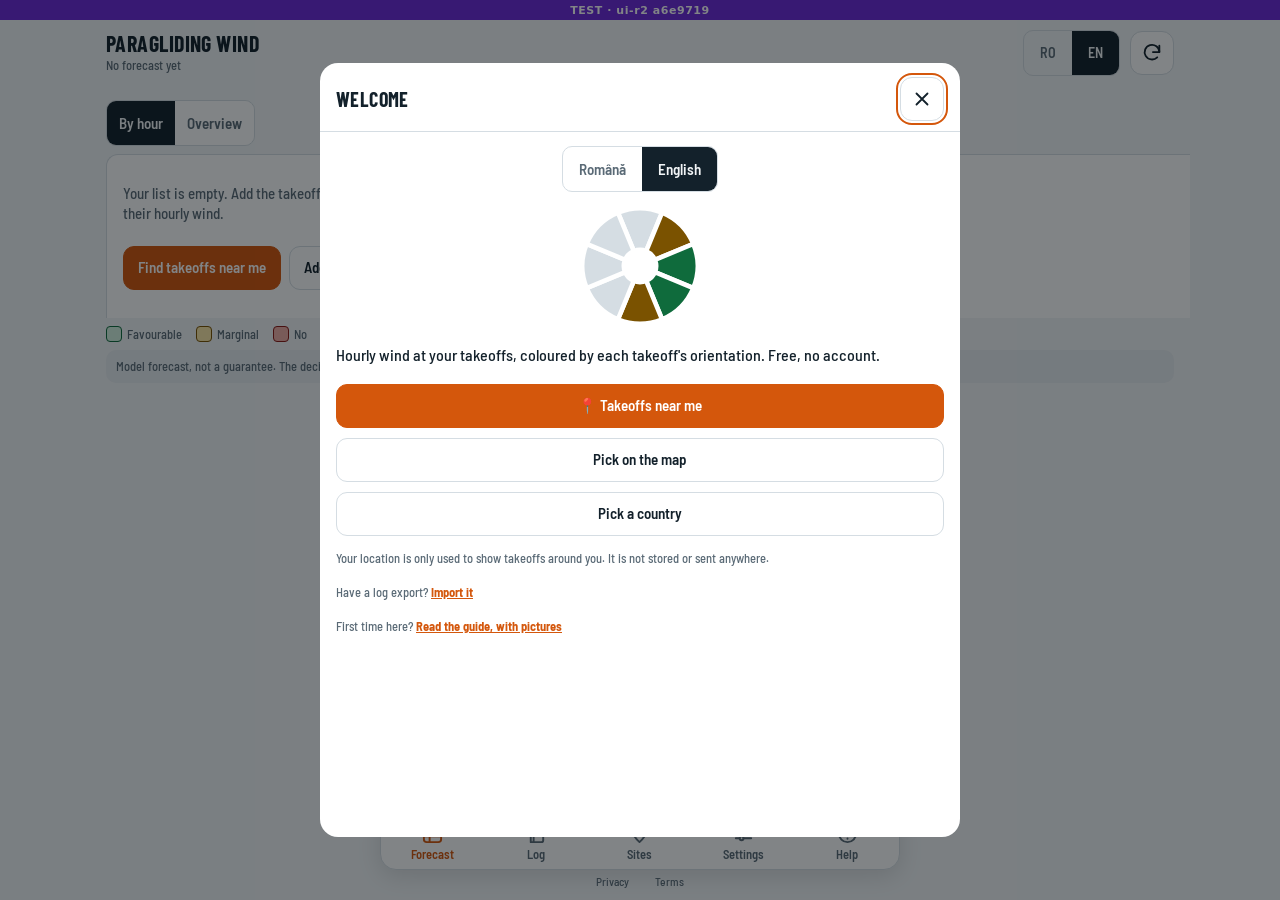
==== commit 3e3d9378: "Test: ui-r2 a6e9719" ====
--- a/index.html
+++ b/index.html
@@ -49,11 +49,12 @@
 button{cursor:pointer}
 :focus-visible{outline:2px solid var(--accent);outline-offset:2px}
 [hidden]{display:none!important}
-.app{display:flex;flex-direction:column;height:100%;max-width:1100px;margin:0 auto;padding-bottom:calc(64px + env(safe-area-inset-bottom,0px))}
+.app{display:flex;flex-direction:column;height:100%;max-width:1100px;margin:0 auto;padding-bottom:calc(86px + env(safe-area-inset-bottom,0px))}
 
 /* Bara de sus */
 .top{display:flex;align-items:center;gap:10px;padding:10px 16px 6px}
 .brand{flex:1;min-width:0}
+.toplang a{padding:0 11px;font-size:14px}
 .brand h1{margin:0;font:700 22px/1 var(--f-display);letter-spacing:.02em;text-transform:uppercase}
 .brand p{margin:3px 0 0;color:var(--muted);font-size:12.5px;white-space:nowrap;overflow:hidden;text-overflow:ellipsis}
 .iconbtn{display:grid;place-items:center;width:44px;height:44px;border-radius:12px;border:1px solid var(--line);background:var(--surface)}
@@ -261,6 +262,7 @@
 #pkMap{position:absolute;inset:0;background:var(--sunk)}
 .pk-note{margin-top:12px;padding:12px;border-radius:12px;background:var(--sunk);font-size:14px}
 .pk-note b{display:block;margin-bottom:4px}
+.onb-lang{display:flex;justify-content:center;margin:2px 0 6px}
 .onb-hero{display:flex;justify-content:center;margin:8px 0 18px}
 .onb-hero svg{width:120px;height:120px}
 .onb-lead{margin:0;font-size:16px;color:var(--ink)}
@@ -278,11 +280,16 @@
 .linkbtn{border:0;background:none;padding:0;color:var(--accent);font-weight:700;text-decoration:underline;min-height:44px}
 .site .nodir{display:inline-block}
 /* UI-05: navigarea de jos, cu etichete. Pe ecrane late devine o bară plutitoare, centrată. */
-.tabbar{position:fixed;left:0;right:0;bottom:0;z-index:5;display:grid;grid-template-columns:repeat(5,1fr);background:var(--surface);border-top:1px solid var(--line);padding-bottom:env(safe-area-inset-bottom,0px)}
-.tabbar button{display:flex;flex-direction:column;align-items:center;justify-content:center;gap:3px;min-height:60px;border:0;background:none;color:var(--muted);font:600 12.5px/1 var(--f-ui)}
+/* Jos: bara cu butoane, iar sub ea, în afara ei, Confidențialitate și Termeni cu litere mici. */
+.bottom{position:fixed;left:0;right:0;bottom:0;z-index:5;background:var(--bg);padding-bottom:env(safe-area-inset-bottom,0px)}
+.tabbar{display:grid;grid-template-columns:repeat(5,1fr);background:var(--surface);border-top:1px solid var(--line);border-bottom:1px solid var(--line)}
+.tabbar button{display:flex;flex-direction:column;align-items:center;justify-content:center;gap:3px;min-height:56px;border:0;background:none;color:var(--muted);font:600 12.5px/1 var(--f-ui)}
 .tabbar svg{width:23px;height:23px;fill:none;stroke:currentColor;stroke-width:2;stroke-linecap:round;stroke-linejoin:round}
 .tabbar button[aria-current="page"]{color:var(--accent)}
-@media (min-width: 900px){ .tabbar{left:50%;right:auto;transform:translateX(-50%);width:520px;bottom:12px;border:1px solid var(--line);border-radius:16px;box-shadow:0 6px 24px rgb(0 0 0 / .12)} }
+.legal{display:flex;justify-content:center;gap:14px}
+.legal a{display:inline-flex;align-items:center;min-height:24px;padding:0 6px;font-size:11.5px;color:var(--muted);text-decoration:none}
+@media (min-width: 900px){ .bottom{left:50%;right:auto;transform:translateX(-50%);width:520px;bottom:6px;background:none}
+  .tabbar{border:1px solid var(--line);border-radius:16px;box-shadow:0 6px 24px rgb(0 0 0 / .12)} }
 /* UI-03: comutatorul Pe ore / Pe scurt și vederea pe scurt */
 .viewbar{display:flex;gap:8px;align-items:center;flex-wrap:wrap;padding:0 16px 8px}
 /* Doar tabla se micșorează când ecranul e scund; restul își păstrează înălțimea (altfel banda de zile se taie). */
@@ -308,11 +315,11 @@
 details.hfbox .hf-in{padding:0 12px 12px}
 .toast{display:flex;align-items:center;width:max-content;max-width:calc(100vw - 32px)}
 .toast button{margin-left:12px;border:0;background:none;color:var(--accent);font-weight:700;min-height:36px;padding:0 4px}
-.toast{position:fixed;left:50%;bottom:calc(76px + env(safe-area-inset-bottom,0px));transform:translateX(-50%);background:var(--ink);color:var(--bg);padding:10px 16px;border-radius:12px;font-weight:600;z-index:10}
+.toast{position:fixed;left:50%;bottom:calc(96px + env(safe-area-inset-bottom,0px));transform:translateX(-50%);background:var(--ink);color:var(--bg);padding:10px 16px;border-radius:12px;font-weight:600;z-index:10}
 </style>
 </head>
 <body>
-<div style="height:20px;display:flex;align-items:center;justify-content:center;background:#6d28d9;color:#fff;font:700 11px/1 system-ui,sans-serif;letter-spacing:.05em">TEST · ui-r2 b5128fc</div>
+<div style="height:20px;display:flex;align-items:center;justify-content:center;background:#6d28d9;color:#fff;font:700 11px/1 system-ui,sans-serif;letter-spacing:.05em">TEST · ui-r2 a6e9719</div>
 <style>.app{height:calc(100% - 20px)}</style>
 <div class="app">
   <div class="top">
@@ -320,6 +327,7 @@
       <h1>Vânt la Decolare</h1>
       <p id="status">Se încarcă prognoza…</p>
     </div>
+    <div class="seg2 lang toplang" id="topLang" role="group" aria-label="Limba"><a href="?lang=ro" data-lang="ro" lang="ro" aria-label="Română">RO</a><a href="?lang=en" data-lang="en" lang="en" aria-label="English">EN</a></div>
     <button class="iconbtn" id="refresh" aria-label="Reîmprospătează prognoza"><svg viewBox="0 0 24 24"><path d="M20 11a8 8 0 1 0-2.3 5.7"/><path d="M20 4v7h-7"/></svg></button>
   </div>
   <div class="banner" id="banner" hidden></div>
@@ -340,6 +348,7 @@
   </div>
 </div>
 
+<div class="bottom">
 <nav class="tabbar" aria-label="Navigare">
   <button type="button" id="navBoard" aria-current="page"><svg viewBox="0 0 24 24"><path d="M3 9h18M3 15h18M9 3v18"/><rect x="3" y="3" width="18" height="18" rx="3"/></svg><span>Prognoză</span></button>
   <button type="button" id="log"><svg viewBox="0 0 24 24"><path d="M6 3h11a2 2 0 0 1 2 2v14a2 2 0 0 1-2 2H6z"/><path d="M9 3v18"/><path d="M12.5 8h3.5M12.5 12h3.5"/></svg><span>Jurnal</span></button>
@@ -347,6 +356,8 @@
   <button type="button" id="settingsOpen"><svg viewBox="0 0 24 24"><path d="M4 7h10M18 7h2M4 17h4M12 17h8"/><circle cx="16" cy="7" r="2"/><circle cx="10" cy="17" r="2"/></svg><span>Setări</span></button>
   <button type="button" id="helpTab"><svg viewBox="0 0 24 24"><circle cx="12" cy="12" r="9"/><path d="M9.6 9.3a2.5 2.5 0 1 1 3.4 2.4c-.6.3-1 .8-1 1.5v.5"/><path d="M12 17.3v.1"/></svg><span>Ajutor</span></button>
 </nav>
+<div class="legal"><a href="confidentialitate.html">Confidențialitate</a><a href="termeni.html">Termeni</a></div>
+</div>
 
 <dialog id="dlgCell"><div class="sheet">
   <header><h2 id="cellTitle"></h2><button class="iconbtn" data-close aria-label="Închide"><svg viewBox="0 0 24 24"><path d="M6 6l12 12M18 6L6 18"/></svg></button></header>
@@ -521,9 +532,9 @@
     for (const a of document.querySelectorAll('a[href^="ghid.html"]')) a.href = a.getAttribute('href').replace('ghid.html', GUIDE);
   }
   $('#ver').textContent = t('Versiunea {v}', {v: VERSION});
-  for (const a of document.querySelectorAll('#langSeg a')) a.setAttribute('aria-current', String(a.dataset.lang === LANG));
-}
-const VERSION = '5b63f25';
+  for (const a of document.querySelectorAll('#langSeg a, #topLang a')) a.setAttribute('aria-current', String(a.dataset.lang === LANG));
+}
+const VERSION = '6347895';
 const SKY_ICONS = {"sun":[{"d":"M12 7.5 A4.5 4.5 0 1 0 12 16.5 A4.5 4.5 0 1 0 12 7.5 Z","r":"sun","f":1},{"d":"M12 2 V4.2 M12 19.8 V22 M2 12 H4.2 M19.8 12 H22 M4.9 4.9 L6.5 6.5 M17.5 17.5 L19.1 19.1 M4.9 19.1 L6.5 17.5 M17.5 6.5 L19.1 4.9","r":"sun"}],"moon":[{"d":"M19.5 14.6 A7.8 7.8 0 1 1 9.4 4.5 A6.2 6.2 0 0 0 19.5 14.6 Z","r":"ink"}],"partly":[{"d":"M6.03 10.77 A3.5 3.5 0 1 1 12 8.3","r":"sun"},{"d":"M8.5 2.6 V3.9 M2.6 8.3 H3.9 M4.3 4.1 L5.2 5 M12.7 4.1 L11.8 5","r":"sun"},{"d":"M9.5 20 H17.7 A3.4 3.4 0 0 0 18.2 13.23 A4.6 4.6 0 0 0 9.3 12.3 A3.85 3.85 0 0 0 9.5 20 Z","r":"ink"}],"cloud":[{"d":"M7 19 H17.2 A4.3 4.3 0 0 0 17.8 10.44 A5.8 5.8 0 0 0 6.6 9.9 A4.6 4.6 0 0 0 7 19 Z","r":"ink"}],"overcast":[{"d":"M5.2 14.2 A3.6 3.6 0 0 1 6.4 7.3 A5 5 0 0 1 15.6 6.4","r":"ink"},{"d":"M8 20.5 H17.5 A3.6 3.6 0 0 0 18 13.33 A5 5 0 0 0 8.2 12.4 A4.05 4.05 0 0 0 8 20.5 Z","r":"ink"}],"cumulus":[{"d":"M3.5 19 H20.5","r":"ink"},{"d":"M5.5 19 A3 3 0 0 1 6.5 13.2 A3.6 3.6 0 0 1 11.5 8.5 A4 4 0 0 1 18 12 A3.6 3.6 0 0 1 18.5 19","r":"ink"},{"d":"M20 3.6 A1.9 1.9 0 1 0 20 7.4 A1.9 1.9 0 1 0 20 3.6 Z","r":"sun","f":1}],"cirrus":[{"d":"M2.5 11 C6.5 8 10 13 15 10 M4.5 15.5 C8.5 13 12.5 17.5 20.5 14 M2.5 20 C5.5 18.5 8.5 21 12.5 19.5","r":"ink"},{"d":"M18 3.6 A2.3 2.3 0 1 0 18 8.2 A2.3 2.3 0 1 0 18 3.6 Z","r":"sun","f":1}],"fog":[{"d":"M4 7 H20 M6 11 H18 M4 15 H20 M7 19 H17","r":"ink"}],"rain":[{"d":"M7 15 H17.2 A4.3 4.3 0 0 0 17.8 6.44 A5.8 5.8 0 0 0 6.6 5.9 A4.6 4.6 0 0 0 7 15 Z","r":"ink"},{"d":"M8.5 18 L7.5 21 M12.5 18 L11.5 21 M16.5 18 L15.5 21","r":"water"}],"thunder":[{"d":"M7 15 H17.2 A4.3 4.3 0 0 0 17.8 6.44 A5.8 5.8 0 0 0 6.6 5.9 A4.6 4.6 0 0 0 7 15 Z","r":"ink"},{"d":"M13 14.5 L10.5 18.5 H13.5 L11.5 22.5","r":"sun"}],"snow":[{"d":"M7 15 H17.2 A4.3 4.3 0 0 0 17.8 6.44 A5.8 5.8 0 0 0 6.6 5.9 A4.6 4.6 0 0 0 7 15 Z","r":"ink"},{"d":"M8 18.5 V18.6 M12 19.5 V19.6 M16 18.5 V18.6 M10 22 V22.1 M14 22 V22.1","r":"water"}]};
 let HOLFUY = [];   // stațiile Holfuy din toată lumea, din holfuy.json (încărcat la pornire)
 const GOOGLE_CLIENT_ID = "649701687476-dkeevrquqrkupso4aeupqbou5lrfkrkl.apps.googleusercontent.com";
@@ -1819,7 +1830,10 @@
   $('#onbTitle').textContent = [t('Bun venit'), t('Alege decolările'), t('Ce limite ai?')][onb.step];
   if (pick.mapObj && onb.step !== 1){ pick.mapObj.remove(); pick.mapObj = null; }
   if (onb.step === 0){
-    body.innerHTML = `<div class="onb-hero">${roseSvg([0,1,2,2,1,0,0,0], 'rose')}</div>
+    // Limba se alege chiar aici: Setările sunt în spatele acestui ecran. Linkul reîncarcă pagina în limba aleasă și o ține minte.
+    body.innerHTML = `<div class="onb-lang"><span class="seg2 lang" role="group" aria-label="${t('Limba')}">${[['ro', 'Română'], ['en', 'English']].map(([l, n]) =>
+        `<a href="?lang=${l}" data-lang="${l}" lang="${l}" aria-current="${l === LANG}">${n}</a>`).join('')}</span></div>
+      <div class="onb-hero">${roseSvg([0,1,2,2,1,0,0,0], 'rose')}</div>
       <p class="onb-lead">${t('Vântul pe ore la decolările tale, colorat după orientarea fiecăreia. Gratuit, fără cont.')}</p>
       <div class="stack">
         <button class="btn primary" type="button" data-onb="go" data-zone="near">${t('📍 Decolări lângă mine')}</button>
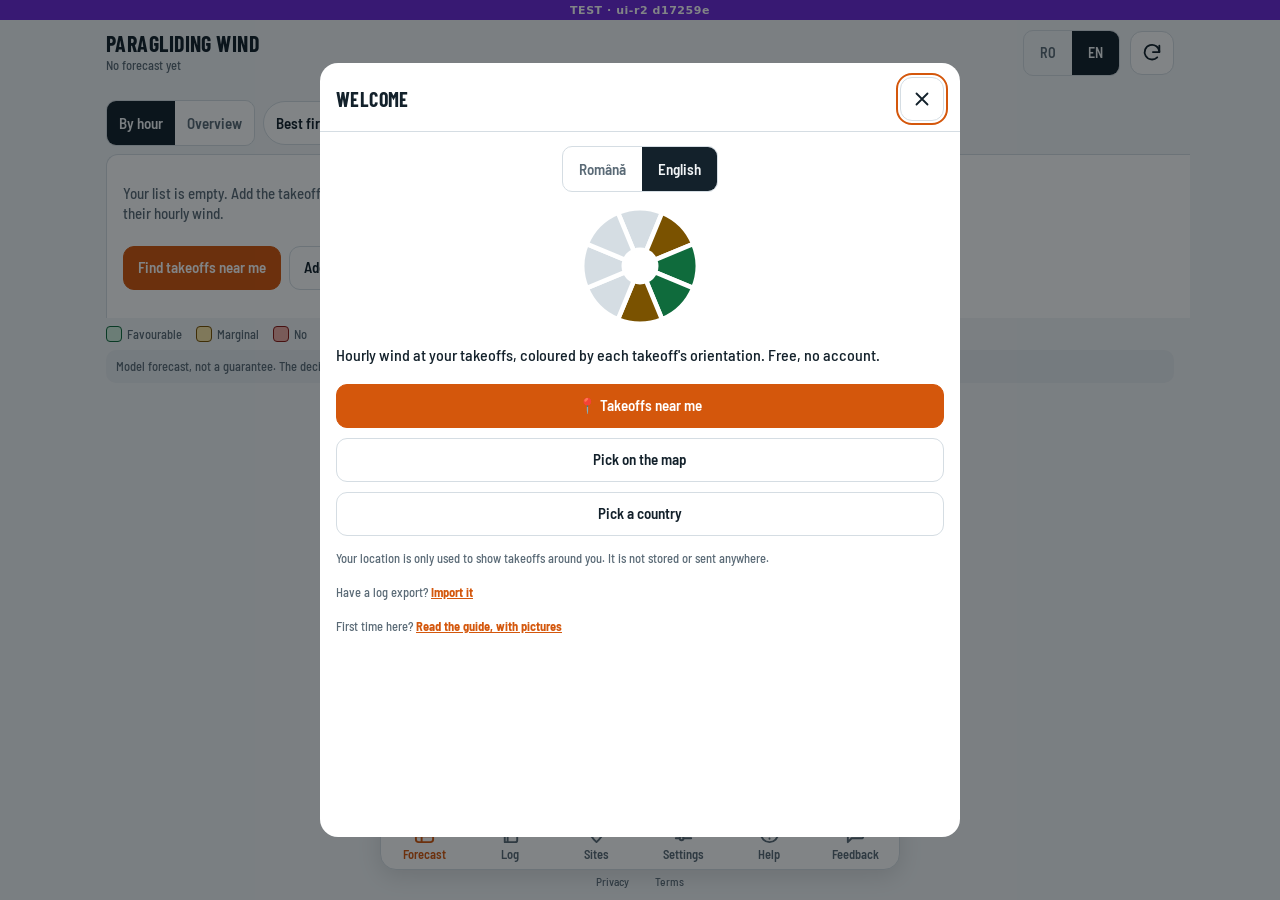
==== commit 3a6f9457: "Test: ui-r2 d17259e" ====
--- a/index.html
+++ b/index.html
@@ -282,11 +282,19 @@
 /* UI-05: navigarea de jos, cu etichete. Pe ecrane late devine o bară plutitoare, centrată. */
 /* Jos: bara cu butoane, iar sub ea, în afara ei, Confidențialitate și Termeni cu litere mici. */
 .bottom{position:fixed;left:0;right:0;bottom:0;z-index:5;background:var(--bg);padding-bottom:env(safe-area-inset-bottom,0px)}
-.tabbar{display:grid;grid-template-columns:repeat(5,1fr);background:var(--surface);border-top:1px solid var(--line);border-bottom:1px solid var(--line)}
+.tabbar{display:grid;grid-template-columns:repeat(6,1fr);background:var(--surface);border-top:1px solid var(--line);border-bottom:1px solid var(--line)}
 .tabbar button{display:flex;flex-direction:column;align-items:center;justify-content:center;gap:3px;min-height:56px;border:0;background:none;color:var(--muted);font:600 12.5px/1 var(--f-ui)}
 .tabbar svg{width:23px;height:23px;fill:none;stroke:currentColor;stroke-width:2;stroke-linecap:round;stroke-linejoin:round}
 .tabbar button[aria-current="page"]{color:var(--accent)}
 .legal{display:flex;justify-content:center;gap:14px}
+/* Sugestii: formularul pregătește un email; îl trimite utilizatorul, din aplicația lui de email. */
+#ideaText{min-height:132px;resize:vertical}
+.tech{display:flex;gap:10px;align-items:flex-start;margin:12px 0 0;font-size:13px;color:var(--muted);min-height:44px}
+.tech input{width:20px;height:20px;margin:0;flex:0 0 auto;accent-color:var(--accent)}
+.ideanote{margin-top:14px;padding:12px 14px;border-radius:12px;background:var(--sunk)}
+.ideanote p{margin:0 0 6px}
+.ideanote a{color:var(--accent);font-weight:600}
+#ideaKind{display:inline-flex}
 .legal a{display:inline-flex;align-items:center;min-height:24px;padding:0 6px;font-size:11.5px;color:var(--muted);text-decoration:none}
 @media (min-width: 900px){ .bottom{left:50%;right:auto;transform:translateX(-50%);width:520px;bottom:6px;background:none}
   .tabbar{border:1px solid var(--line);border-radius:16px;box-shadow:0 6px 24px rgb(0 0 0 / .12)} }
@@ -319,7 +327,7 @@
 </style>
 </head>
 <body>
-<div style="height:20px;display:flex;align-items:center;justify-content:center;background:#6d28d9;color:#fff;font:700 11px/1 system-ui,sans-serif;letter-spacing:.05em">TEST · ui-r2 a6e9719</div>
+<div style="height:20px;display:flex;align-items:center;justify-content:center;background:#6d28d9;color:#fff;font:700 11px/1 system-ui,sans-serif;letter-spacing:.05em">TEST · ui-r2 d17259e</div>
 <style>.app{height:calc(100% - 20px)}</style>
 <div class="app">
   <div class="top">
@@ -334,7 +342,7 @@
   <div class="days" id="days" role="toolbar" aria-label="Alege ziua"></div>
   <div class="viewbar">
     <span class="seg2" role="group" aria-label="Vedere"><button type="button" data-boardview="hours" aria-pressed="true">Pe ore</button><button type="button" data-boardview="summary" aria-pressed="false">Pe scurt</button></span>
-    <button type="button" class="chipb" id="sortBest" aria-pressed="false" hidden>Cele mai bune primele</button>
+    <button type="button" class="chipb" id="sortBest" aria-pressed="false">Cele mai bune primele</button>
   </div>
   <div class="board" id="board"></div>
   <div class="legend">
@@ -355,6 +363,7 @@
   <button type="button" id="edit"><svg viewBox="0 0 24 24"><path d="M12 21s-7-6.2-7-11.5a7 7 0 0 1 14 0C19 14.8 12 21 12 21z"/><circle cx="12" cy="9.5" r="2.5"/></svg><span>Situri</span></button>
   <button type="button" id="settingsOpen"><svg viewBox="0 0 24 24"><path d="M4 7h10M18 7h2M4 17h4M12 17h8"/><circle cx="16" cy="7" r="2"/><circle cx="10" cy="17" r="2"/></svg><span>Setări</span></button>
   <button type="button" id="helpTab"><svg viewBox="0 0 24 24"><circle cx="12" cy="12" r="9"/><path d="M9.6 9.3a2.5 2.5 0 1 1 3.4 2.4c-.6.3-1 .8-1 1.5v.5"/><path d="M12 17.3v.1"/></svg><span>Ajutor</span></button>
+  <button type="button" id="ideaTab"><svg viewBox="0 0 24 24"><path d="M20 15a2 2 0 0 1-2 2H8l-4 4V6a2 2 0 0 1 2-2h12a2 2 0 0 1 2 2z"/><path d="M8.5 9h7M8.5 12.5h4.5"/></svg><span>Sugestii</span></button>
 </nav>
 <div class="legal"><a href="confidentialitate.html">Confidențialitate</a><a href="termeni.html">Termeni</a></div>
 </div>
@@ -486,6 +495,27 @@
   </div>
 </div></dialog>
 
+<dialog id="dlgIdea"><div class="sheet">
+  <header><h2>Sugestii</h2><button class="iconbtn" data-close aria-label="Închide"><svg viewBox="0 0 24 24"><path d="M6 6l12 12M18 6L6 18"/></svg></button></header>
+  <div class="body">
+    <form id="ideaForm" novalidate>
+      <p class="hint" style="margin:0">Ai o idee sau ai găsit ceva care nu merge? Scrie aici. Mesajul pleacă din aplicația ta de email, iar autorul aplicației îl citește.</p>
+      <label class="f">Despre ce e vorba</label>
+      <span class="seg2" role="group" aria-label="Despre ce e vorba" id="ideaKind"><button type="button" data-kind="idee" aria-pressed="true">Idee</button><button type="button" data-kind="problema" aria-pressed="false">Problemă</button><button type="button" data-kind="altceva" aria-pressed="false">Altceva</button></span>
+      <label class="f" for="ideaText">Mesajul tău</label>
+      <textarea class="in" id="ideaText" rows="6" maxlength="1500" placeholder="De exemplu: aș vrea vântul și în km/h."></textarea>
+      <label class="tech"><input type="checkbox" id="ideaTech" checked><span>Adaugă detalii tehnice (versiunea aplicației, limba, ecranul, browserul): ajută la găsirea problemelor.</span></label>
+      <p class="err" id="ideaErr" hidden></p>
+      <div class="actions"><button class="btn primary" type="submit">Trimite pe email</button></div>
+      <div class="ideanote" id="ideaSent" hidden>
+        <p><b>Aproape gata.</b> Se deschide aplicația ta de email cu mesajul pregătit; apasă Trimite acolo.</p>
+        <p class="hint">Nu s-a deschis nimic? Copiază mesajul și trimite-l la <a id="ideaAddr"></a>.</p>
+        <div class="actions" style="margin-top:6px"><button class="btn small" type="button" id="ideaCopy">Copiază mesajul</button></div>
+      </div>
+    </form>
+  </div>
+</div></dialog>
+
 <dialog id="dlgOnb" class="tall"><div class="sheet">
   <header><h2 id="onbTitle">Bun venit</h2><button class="iconbtn" data-close aria-label="Închide"><svg viewBox="0 0 24 24"><path d="M6 6l12 12M18 6L6 18"/></svg></button></header>
   <div class="body" id="onbBody"></div>
@@ -504,7 +534,7 @@
 <script>
 /* ---------- limbă ----------
    Româna e sursa; EN = dicționarul română → engleză (data/i18n_en.json). Limba: ?lang=, apoi alegerea salvată, apoi limba telefonului. */
-const EN = {"Vânt la Decolare":"Paragliding Wind","Se încarcă prognoza…":"Loading forecast…","Reîmprospătează prognoza":"Refresh forecast","Jurnal de zbor":"Flight log","Editează lista de situri":"Edit site list","Alege ziua":"Pick the day","Bun":"Good","Marginal":"Marginal","Nu":"No","Calm":"Calm","Pictograma: cerul și tipul de nori · săgeata: încotro bate vântul · cifra mare: vânt la 10 m, mică: rafale (m/s)":"Icon: sky and cloud type · arrow: where the wind blows to · big number: wind at 10 m, small: gusts (m/s)","Confidențialitate":"Privacy","Închide":"Close","Locație":"Site","Numele locației":"Site name","Data":"Date","Poți alege și o zi din trecut, pentru zborurile mai vechi.":"You can pick a past day to log older flights.","Timp în aer în ziua respectivă":"Airtime that day","Ore":"Hours","Minute":"Minutes","ore":"hours","minute":"minutes","Salvează":"Save","Șterge":"Delete","Zi de zbor":"Flying day","Editează ziua de zbor":"Edit flying day","Altă locație…":"Other site…","Situri și setări":"Sites & settings","Lista ta":"Your list","Apasă din nou pentru confirmare":"Tap again to confirm","Toate siturile din România":"All sites in Romania","De pe ParaglidingEarth, ordonate după distanța față de siturile tale. Apasă + ca să adaugi.":"From ParaglidingEarth, sorted by distance from your sites. Tap + to add.","Caută un sit din România (ex: Bunloc)":"Search a site in Romania (e.g. Bunloc)","Pune un pin pe hartă: completez coordonatele, altitudinea, numele și direcțiile sugerate din panta terenului. Poți corecta orice câmp, sau le poți scrie de mână.":"Drop a pin on the map and the coordinates, altitude, name and directions suggested by the slope are filled in. You can correct any field, or type them by hand.","Alege pe hartă":"Pick on the map","Sunt la decolare (GPS)":"I'm at the takeoff (GPS)","Hartă: atinge ca să pui pinul decolării":"Map: tap to drop the takeoff pin","Nume":"Name","ex: Făureni":"e.g. Făureni","Coordonate decolare sau link Google Maps":"Takeoff coordinates or Google Maps link","În Google Maps ține apăsat pe decolare, apoi copiază coordonatele afișate sus.":"In Google Maps, long-press the takeoff, then copy the coordinates shown at the top.","Altitudine decolare (m)":"Takeoff altitude (m)","Stație Holfuy (opțional)":"Holfuy station (optional)","ex: 774 sau holfuy.com/en/weather/774":"e.g. 774 or holfuy.com/en/weather/774","Dacă lași gol, se alege automat stația cea mai apropiată, la cel mult 5 km.":"Leave empty to use the nearest station within 5 km.","Direcții bune de vânt (apasă: gri = nu, galben = marginal, verde = bun)":"Good wind directions (tap: grey = no, yellow = marginal, green = good)","Adaugă situl":"Add site","Bun până la (m/s)":"Good up to (m/s)","Marginal până la":"Marginal up to","Calm sub":"Calm below","Rafale maxime":"Max gusts","Rafală − vânt peste":"Gust − wind above","Ploaie peste (mm/h)":"Rain above (mm/h)","De la ora":"From hour","Până la ora":"To hour","Bun de zbor":"Flyable","Nu e de zbor":"Not flyable","Calm (fără vânt)":"Calm (no wind)","Fără date":"No data","Vânt slab ({v} m/s), direcția nu contează":"Light wind ({v} m/s), direction doesn't matter","Direcție bună ({d})":"Good direction ({d})","Direcție marginală ({d})":"Marginal direction ({d})","Direcție nepotrivită ({d}) pentru decolare":"Wrong direction ({d}) for this takeoff","Vânt prea tare: {v} m/s (peste {lim})":"Too strong: {v} m/s (above {lim})","Vânt tare: {v} m/s (peste {lim})":"Strong wind: {v} m/s (above {lim})","Rafale {v} m/s (peste {lim})":"Gusts {v} m/s (above {lim})","Turbulent: rafalele depășesc vântul cu {v} m/s":"Turbulent: gusts exceed the wind by {v} m/s","Ploaie {v} mm/h":"Rain {v} mm/h","Senin":"Clear","Predominant senin":"Mostly clear","Parțial noros":"Partly cloudy","Mai mult noros":"Mostly cloudy","Înnorat":"Overcast","Ceață":"Fog","Ceață cu chiciură":"Freezing fog","Burniță slabă":"Light drizzle","Burniță":"Drizzle","Burniță densă":"Dense drizzle","Burniță înghețată":"Freezing drizzle","Ploaie slabă":"Light rain","Ploaie":"Rain","Ploaie puternică":"Heavy rain","Ploaie înghețată":"Freezing rain","Ninsoare slabă":"Light snow","Ninsoare":"Snow","Ninsoare puternică":"Heavy snow","Grăunțe de zăpadă":"Snow grains","Averse slabe":"Light showers","Averse":"Showers","Averse violente":"Violent showers","Averse de ninsoare":"Snow showers","Furtună":"Thunderstorm","Furtună cu grindină":"Thunderstorm with hail","Necunoscut":"Unknown","Nori de convecție: semn de termice.":"Convective clouds: a sign of thermals.","Dezvoltare verticală puternică: risc de supradezvoltare și averse.":"Strong vertical development: risk of overdevelopment and showers.","Nor de furtună: nu se zboară.":"Thunderstorm cloud: no flying.","Strat de nori joși: termice slabe.":"Layer of low clouds: weak thermals.","Plafon jos și uniform.":"Low, uniform cloud base.","Nori la altitudine medie.":"Mid-level clouds.","Strat la altitudine medie: umbrește solul, termice slabe.":"Mid-level layer: shades the ground, weak thermals.","Nori înalți subțiri: adesea anunță un front.":"Thin high clouds: often ahead of a front.","Văl înalt: slăbește termicele.":"High veil: weakens thermals.","Ești offline.":"You are offline.","Eroare de rețea.":"Network error.","Azi":"Today","Mâine":"Tomorrow","Se descarcă prognoza…":"Downloading forecast…","Actualizat {t} · Open-Meteo":"Updated {t} · Open-Meteo","Fără prognoză încă":"No forecast yet","Nu am putut descărca prognoza. {e}":"Couldn't download the forecast. {e}"," Arăt datele de la {t}.":" Showing data from {t}."," Apasă ↻ pentru a încerca din nou.":" Tap ↻ to try again.","Lista e goală. Adaugă decolările la care zbori ca să le vezi vântul pe ore.":"Your list is empty. Add the takeoffs you fly to see their hourly wind.","Adaugă situri":"Add sites","Se descarcă prognoza pentru {n} situri…":"Downloading the forecast for {n} sites…","Nu există încă date. Apasă ↻.":"No data yet. Tap ↻.","{n} ora {h}: {st}, {d} {v} metri pe secundă, {sky}":"{n} at {h}:00: {st}, {d} {v} metres per second, {sky}","acum":"just now","acum {m} min":"{m} min ago","Cer":"Sky","Vânt la 10 m":"Wind at 10 m","Rafale":"Gusts","Vânt la ~1500 m":"Wind at ~1500 m","Nori":"Clouds","Temperatură":"Temperature","Decolare":"Takeoff","{v} m/s din {d}":"{v} m/s from {d}","(jos {lo} · mediu {mi} · sus {hi})":"(low {lo} · mid {mi} · high {hi})","ora {h}":"{h}:00","vânt din {d} {r} m/s":"wind from {d} {r} m/s","1 oră":"1 hour","{n} ore":"{n} hours","Cel mult marginal: {s} · {w}":"Marginal at best: {s} · {w}","Altitudine necunoscută":"Unknown altitude","Direcții bune: {d}":"Good directions: {d}","Marginal: {d}":"Marginal: {d}","✓ Am zburat aici":"✓ I flew here","Următoarele zile":"Next days","Fiecare pătrățel e o oră, de la {a} la {b}. Atinge o zi ca s-o vezi în tabel.":"Each square is one hour, from {a} to {b}. Tap a day to open it in the table.","la decolare":"at the takeoff","la {km} km":"{km} km away","Acum · stația Holfuy {n}":"Now · Holfuy station {n}","Istoric ↗":"History ↗",". Vânt măsurat în timp real; zonele colorate de pe cadran sunt setate de administratorul stației.":". Wind measured in real time; the coloured zones on the dial are set by the station owner.","Vântul acum la {n}":"Current wind at {n}","Stația {id}":"Station {id}","Hartă":"Map","Mută {n} mai sus":"Move {n} up","Mută {n} mai jos":"Move {n} down","Șterge {n}":"Delete {n}","Niciun sit în listă.":"No sites in your list.","{km} km de {n}":"{km} km from {n}","Adaugă {n}":"Add {n}","Niciun rezultat. Îl poți adăuga manual mai jos.":"No results. You can add it manually below.","Arată mai puține":"Show fewer","Arată toate cele {n} situri":"Show all {n} sites","vântul<br>bate din":"wind<br>from","nu":"no","marginal":"marginal","bun":"good","{n} a fost șters":"{n} removed","{n} a fost adăugat":"{n} added","Scrie un nume pentru sit.":"Enter a name for the site.","Linkurile scurte Google Maps nu conțin coordonatele. Deschide linkul, ține apăsat pe decolare și copiază coordonatele.":"Short Google Maps links don't contain the coordinates. Open the link, long-press the takeoff and copy the coordinates.","Coordonatele nu sunt valide. Exemplu: 46.6129, 23.4350":"These coordinates aren't valid. Example: 46.6129, 23.4350","Alege cel puțin o direcție bună de vânt.":"Pick at least one good wind direction.","1 zi":"1 day","{n} zile":"{n} days","în aer":"airtime","zi de zbor":"flying day","zile de zbor":"flying days","locație":"site","locații":"sites","În {y}: {d} în {z}.":"In {y}: {d} over {z}.","+ Adaugă zi de zbor":"+ Add flying day","Exportul e și backup: păstrează fișierul și încarcă-l cu „Import Excel” după ce schimbi telefonul. Se adaugă doar ce lipsește.":"The export is also a backup: keep the file and load it with “Import Excel” after changing phones. Only missing entries are added.","Pe zile":"By day","Pe locații":"By site","Încă nu ai nimic notat. Apasă „Adaugă zi de zbor”, sau „Am zburat aici” din pagina unei locații. Poți trece și zborurile mai vechi.":"Nothing logged yet. Tap “Add flying day”, or “I flew here” on a site's page. You can also log older flights.","Arată toate locațiile":"Show all sites","· {d} în {z}":"· {d} over {z}","Locații":"Sites","Atinge o locație ca să vezi zilele de acolo.":"Tap a site to see its days.","{z} · ultima: {d}":"{z} · last: {d}","Alege sau scrie locația.":"Pick or type the site.","Alege data.":"Pick the date.","Data nu poate fi în viitor.":"The date can't be in the future.","Orele și minutele nu pot fi negative.":"Hours and minutes can't be negative.","Scrie cât timp ai stat în aer.":"Enter your airtime.","Modificat":"Updated","Salvat: {s}, {d}":"Saved: {s}, {d}","Apasă din nou pentru ștergere":"Tap again to delete","Șters":"Deleted","Zile de zbor":"Flying days","Situri":"Sites","Timp în aer":"Airtime","Ultima zi":"Last day","Latitudine":"Latitude","Longitudine":"Longitude","Altitudine":"Altitude","Direcții bune":"Good directions","fără":"none","jurnal-zbor":"flight-log","Nimic nou: totul exista deja.":"Nothing new: everything was already there.","Am adăugat {x}.":"Added {x}."," și ":" and ","1 zi de zbor":"1 flying day","{n} zile de zbor":"{n} flying days","1 sit":"1 site","{n} situri":"{n} sites","Nu am putut citi fișierul. Alege un fișier exportat din jurnal.":"Couldn't read the file. Choose a file exported from the log.","Fișierul nu conține zile de zbor.":"The file contains no flying days.","Fișierul Excel a fost descărcat":"Excel file downloaded","Conectarea la Google a expirat sau a fost anulată.":"The Google sign-in expired or was cancelled.","Sincronizarea nu a reușit. Verifică internetul și încearcă din nou.":"Sync failed. Check your connection and try again.","Jurnalul pe toate dispozitivele.":"Your log on every device.","Detalii":"Details","Continuă cu Google":"Continue with Google","Sincronizez cu Drive-ul…":"Syncing with Drive…","Modificări încă nesincronizate.":"Changes not synced yet.","Sincronizat în Google Drive {t}.":"Synced to Google Drive {t}.","Sincronizează acum":"Sync now","Sincronizează":"Sync","Apasă din nou: jurnalul rămâne în Drive și se șterge de pe acest dispozitiv":"Tap again: the log stays in Drive and is removed from this device","Deconectează-te":"Sign out","Te-ai deconectat. Jurnalul e în siguranță în Drive.":"Signed out. Your log is safe in Drive.","Harta nu s-a putut încărca. Verifică internetul sau completează câmpurile de mână.":"The map couldn't load. Check your connection or fill in the fields by hand.","Relief":"Terrain","Satelit":"Satellite","Imagini © Esri":"Imagery © Esri","Caut altitudinea și numele locului…":"Looking up the altitude and place name…","Altitudine {a} m":"Altitude {a} m","panta ({s}°) coboară spre {d}: am marcat {d} bun și {a}, {b} marginal":"the slope ({s}°) faces {d}: marked {d} good and {a}, {b} marginal","teren aproape plat: alege direcțiile de mână":"nearly flat ground: pick the directions by hand","nu am găsit altitudinea, complet-o de mână":"couldn't find the altitude, enter it by hand","nume: {n}":"name: {n}","Aproape ({m} m) există deja „{n}” pe ParaglidingEarth, cu direcțiile stabilite de piloți.":"“{n}” is already on ParaglidingEarth nearby ({m} m), with directions set by pilots.","Adaugă „{n}”":"Add “{n}”","Telefonul nu oferă localizare în acest browser.":"Location isn't available in this browser.","Caut poziția GPS…":"Getting your GPS position…","Ai refuzat accesul la locație. Îl poți permite din setările browserului.":"Location access was denied. You can allow it in the browser settings.","Nu am putut afla poziția. Încearcă din nou sau pune pinul pe hartă.":"Couldn't get your position. Try again or drop the pin on the map.","Am adus datele de pe adresa veche.":"Your data was brought over from the old address.","Termeni":"Terms","Caută o decolare (ex: Bunloc)":"Search a takeoff (e.g. Bunloc)","Se încarcă lista de decolări…":"Loading the takeoff list…","Lista de decolări nu s-a putut încărca. Verifică internetul.":"The takeoff list couldn't load. Check your connection.","{km} km de tine":"{km} km from you","Arată mai multe ({n} rămase)":"Show more ({n} left)","Adaugă în listă":"Add to my list","Ordonate după distanța față de tine. Sursa: ParaglidingEarth. Apasă + ca să adaugi.":"Sorted by distance from you. Source: ParaglidingEarth. Tap + to add.","Ordonate după distanța față de siturile tale. Sursa: ParaglidingEarth. Apasă + ca să adaugi.":"Sorted by distance from your sites. Source: ParaglidingEarth. Tap + to add.","Ordonate aproximativ după zona ta (fusul orar al telefonului). Apasă „Lângă mine” pentru ordonare exactă. Sursa: ParaglidingEarth.":"Roughly sorted by your region (your phone's time zone). Tap “Near me” for exact sorting. Source: ParaglidingEarth.","Sursa: ParaglidingEarth. Caută după nume sau apasă „Lângă mine”.":"Source: ParaglidingEarth. Search by name or tap “Near me”.","Găsește decolări lângă mine":"Find takeoffs near me","{n} e deja în listă":"{n} is already in your list","Mărește harta ca să vezi decolările de pe ParaglidingEarth.":"Zoom in to see the takeoffs from ParaglidingEarth.","Noapte: fără lumină de zbor":"Night: no flying light","Decolarea nu are direcții setate: verifică dacă vântul din {d} e bun aici":"This takeoff has no wind directions set: check whether wind from {d} works here","Vânt foarte tare la ~1500 m: {v} m/s (peste {lim})":"Very strong wind at ~1500 m: {v} m/s (over {lim})","Vânt tare la ~1500 m: {v} m/s (peste {lim})":"Strong wind at ~1500 m: {v} m/s (over {lim})","Vânt la ~1500 m din spatele decolării ({d}, {v} m/s): risc de rotori":"Wind at ~1500 m from behind the takeoff ({d}, {v} m/s): rotor risk","Furtună prognozată la această oră":"Thunderstorm forecast at this hour","Furtună prognozată în ora următoare":"Thunderstorm forecast within the next hour","Furtună prognozată peste {n} ore":"Thunderstorm forecast in {n} hours","Risc de supradezvoltare: CAPE {c} J/kg, LI {li}":"Overdevelopment risk: CAPE {c} J/kg, LI {li}"," · risc de supradezvoltare de la {h}:00":" · overdevelopment risk from {h}:00","Favorabil {s} ({n}) · {w}":"Favourable {s} ({n}) · {w}","Doar {s}, sub fereastra minimă de {n} ore":"Only {s}, shorter than the {n}-hour minimum window"," · marginal {s}":" · marginal {s}","Nicio fereastră bună · calm (sub {c} m/s) {s}":"No good window · calm (under {c} m/s) {s}","Nicio fereastră bună":"No good window","Favorabil":"Favourable","Noapte":"Night","Instabilitate":"Instability","Soare":"Sun","răsărit {r} · apus {s}":"sunrise {r} · sunset {s}","Prognoză de model, nu o garanție. Decizia îți aparține, la decolare.":"Model forecast, not a guarantee. The decision is yours, at takeoff.","fără direcții setate":"no wind directions set","bune: {d}":"good: {d}","marginale: {d}":"marginal: {d}","Avertizare":"Warning","cu avertizare":"with a warning","Versiunea {v}":"Version {v}","fără direcții":"no directions","O zi are cel mult 24 de ore în aer.":"A day has at most 24 hours of airtime.","Pragurile trebuie să fie numere pozitive.":"Thresholds must be positive numbers.","„Calm sub” trebuie să fie mai mic decât „Bun până la”.":"“Calm below” must be lower than “Good up to”.","„Bun până la” nu poate depăși „Marginal până la”.":"“Good up to” cannot exceed “Marginal up to”.","„Rafale maxime” nu poate fi sub „Bun până la”.":"“Max gusts” cannot be below “Good up to”.","Serviciul de prognoză nu răspunde momentan.":"The forecast service is not responding right now.","Serviciul de prognoză a refuzat cererea (cod {s}).":"The forecast service refused the request (code {s}).","Serviciul de prognoză nu a răspuns la timp.":"The forecast service did not answer in time.","Ai modificări care nu au ajuns în Drive, așa că nu te-am deconectat. Exportă jurnalul în Excel sau încearcă din nou când ai internet.":"Some changes have not reached Drive yet, so you were not signed out. Export the log to Excel or try again when you are online.","Decolarea nu are direcții":"This takeoff has no wind directions","ParaglidingEarth nu are direcțiile ei. Până le setezi, verdictul e cel mult „Marginal”.":"ParaglidingEarth has no directions for it. Until you set them, the verdict is at most “Marginal”.","Sugerează din panta terenului":"Suggest from the slope","Setează de mână":"Set by hand","Modifică direcțiile":"Edit directions","Vânt bun până la {g} m/s, marginal până la {m}, rafale până la {r}":"Good wind up to {g} m/s, marginal up to {m}, gusts up to {r}","Reia configurarea":"Start setup again","Apasă din nou: alegi decolările de la zero":"Tap again: you will pick your takeoffs from scratch","Limite: {p}":"Limits: {p}","Fără țară":"No country","1 decolare":"1 takeoff","{n} decolări":"{n} takeoffs","{n} a fost scos din listă":"{n} was removed from the list","{n} a fost adăugat (fără direcții: setează-le din pagina lui)":"{n} was added (no directions: set them from its page)","Arăt decolările din jurul zonei tale aproximative (după fusul orar).":"Showing takeoffs around your approximate area (from your time zone).","Ai refuzat accesul la locație.":"Location access was denied.","Nu am putut afla poziția.":"Could not get your position.","Lângă mine":"Near me","Țară":"Country","Toată lumea":"Whole world","Zona":"Area","Rază":"Radius","În jurul poziției tale. Locația nu se salvează.":"Around your position. Your location is not stored.","Țara":"Country","Toată lumea: 11.508 decolări":"Whole world: 11,508 takeoffs","≈ 1 MB de descărcat. Util dacă vrei să răsfoiești alte țări; pentru zona ta, „Lângă mine” sau „Țară” e mai rapid.":"≈ 1 MB to download. Useful for browsing other countries; for your area, “Near me” or “Country” is faster.","Încarcă toată lumea":"Load the whole world","Caută după nume":"Search by name","Atinge o decolare ca s-o adaugi sau s-o scoți.":"Tap a takeoff to add or remove it.","Vedere":"View","Listă":"List","Hartă cu decolări: atinge una ca s-o adaugi":"Map of takeoffs: tap one to add it","{n} pe o rază de {r} km":"{n} within {r} km","{n} în {c}":"{n} in {c}","cele mai apropiate primele":"nearest first","{km} km":"{km} km","Niciun rezultat. Încearcă altă zonă sau harta.":"No results. Try another area or the map.","Nicio decolare în rază. Mărește raza sau alege țara.":"No takeoffs in range. Increase the radius or pick the country.","Nicio decolare.":"No takeoffs.","Continuă cu {n}":"Continue with {n}","Alege cel puțin o decolare":"Pick at least one takeoff","Gata · {n} în lista ta":"Done · {n} in your list","Fără direcții în ParaglidingEarth":"No directions in ParaglidingEarth","Scoate din listă":"Remove from list","Harta nu s-a putut încărca. Verifică internetul.":"The map could not load. Check your connection.","Bun venit":"Welcome","Alege decolările":"Pick your takeoffs","Ce limite ai?":"What are your limits?","Vântul pe ore la decolările tale, colorat după orientarea fiecăreia. Gratuit, fără cont.":"Hourly wind at your takeoffs, coloured by each takeoff's orientation. Free, no account.","📍 Decolări lângă mine":"📍 Takeoffs near me","Alege țara":"Pick a country","Locația e folosită doar ca să arătăm decolările din jurul tău. Nu se salvează și nu pleacă nicăieri.":"Your location is only used to show takeoffs around you. It is not stored or sent anywhere.","Ai un export din jurnal?":"Have a log export?","Importă-l":"Import it","Culorile din tablă se calculează după limitele tale. Le poți schimba oricând în Setări.":"The board colours follow your limits. You can change them any time in Settings.","1 decolare fără direcții":"1 takeoff without directions","{n} decolări fără direcții":"{n} takeoffs without directions","ParaglidingEarth nu are direcțiile lor: până le setezi, verdictul e cel mult „Marginal”. Le poți sugera din panta terenului din pagina fiecărei decolări.":"ParaglidingEarth has no directions for them: until you set them, the verdict is at most “Marginal”. You can suggest them from the slope on each takeoff's page.","Gata":"Done","Gata: {n} în tabla ta":"Done: {n} on your board","Direcțiile decolării":"Takeoff directions","Apasă: gri = nu, galben = marginal, verde = bun.":"Tap: grey = no, yellow = marginal, green = good.","Salvează direcțiile":"Save directions","Renunță":"Cancel","Caut panta terenului…":"Reading the slope…","Teren aproape plat în jurul decolării: alege direcțiile de mână.":"The ground around the takeoff is almost flat: pick the directions by hand.","Sugestie din panta terenului: coboară spre {d} ({s}°). Verifică și corectează înainte să salvezi.":"Suggested from the slope: it falls towards {d} ({s}°). Check and correct before saving.","Nu am putut citi panta terenului. Alege direcțiile de mână.":"Could not read the slope. Pick the directions by hand.","Direcțiile pentru {n} au fost salvate":"Directions for {n} saved","Elev / începător":"Student / beginner","Pilot":"Pilot","Avansat":"Advanced","Adaugă decolări":"Add takeoffs","Limitele tale":"Your limits","Personalizat (pragurile în m/s)":"Custom (thresholds in m/s)","Ore afișate":"Hours shown","Decolare care nu e în listă":"Takeoff not in the list","Direcții necunoscute":"Directions unknown","Vântul acum · stația Holfuy {n}":"Wind now · Holfuy station {n}","Anulează":"Undo","Încă nu ai nimic notat.":"Nothing logged yet.","Notează o zi de zbor cu „Adaugă zi de zbor”, sau cu „Am zburat aici” din pagina unei decolări. Poți trece și zborurile mai vechi.":"Log a flying day with “Add flying day”, or with “I flew here” on a takeoff's page. You can add older flights too.","{n} e din nou în listă":"{n} is back in the list","Pe ore":"By hour","Pe scurt":"Overview","Cele mai bune primele":"Best first","Prognoză":"Forecast","Jurnal":"Log","Setări":"Settings","Adaugă o decolare care nu e în listă":"Add a takeoff that is not in the list","Limba":"Language","Despre":"About","Prognoza: Open-Meteo · Decolări: ParaglidingEarth (CC BY-SA) · Vânt live: Holfuy":"Forecast: Open-Meteo · Takeoffs: ParaglidingEarth (CC BY-SA) · Live wind: Holfuy","Cum citești tabla":"How to read the board","Fiecare celulă e o oră la o decolare:":"Each cell is one hour at one takeoff:","Pictograma de sus: cerul și tipul de nori.":"Top icon: the sky and cloud type.","Săgeata: încotro bate vântul.":"Arrow: where the wind blows to.","Cifra mare: vântul la 10 m (m/s). Cifra mică: rafalele.":"Big number: wind at 10 m (m/s). Small number: gusts.","Culoarea: verdictul, după direcțiile decolării și limitele tale.":"Colour: the verdict, from the takeoff's directions and your limits.","Colțul marcat: o avertizare (vânt tare la altitudine, furtună, decolare fără direcții). Atinge celula ca să vezi motivul.":"Marked corner: a warning (strong wind aloft, storm, takeoff without directions). Tap the cell to see why.","Orele estompate: noapte, sau ore deja trecute azi.":"Faded hours: night, or hours already past today.","Arată toată ziua pentru fiecare decolare, cu fereastra cea mai bună. „Favorabil” cere minimum 2 ore bune la rând. Atinge o decolare ca să-i vezi orele.":"Shows the whole day for each takeoff, with its best window. “Favourable” needs at least 2 good hours in a row. Tap a takeoff to see its hours.","Navigare":"Navigation","Conectează-te cu Google și jurnalul se păstrează în Google Drive-ul tău, ca fișier Excel, la fel ca exportul. Aplicația vede doar fișierul ei; nimeni altcineva nu are acces.":"Sign in with Google and your log is kept in your own Google Drive, as an Excel file just like the export. The app only sees its own file; nobody else has access.","Pe ani":"By year","Anul {y}":"Year {y}","Arată toți anii":"Show all years","Ani":"Years","Atinge un an ca să vezi zilele lui. Barele arată timpul în aer pe fiecare lună.":"Tap a year to see its days. The bars show airtime in each month.","Ajutor":"Help","Ghid de utilizare":"User guide","Pas cu pas, cu imagini: tabla, culorile, decolările, jurnalul.":"Step by step, with pictures: the board, the colours, takeoffs, the flight log.","Prima dată aici?":"First time here?","Vezi ghidul, cu imagini":"Read the guide, with pictures"};
+const EN = {"Vânt la Decolare":"Paragliding Wind","Se încarcă prognoza…":"Loading forecast…","Reîmprospătează prognoza":"Refresh forecast","Jurnal de zbor":"Flight log","Editează lista de situri":"Edit site list","Alege ziua":"Pick the day","Bun":"Good","Marginal":"Marginal","Nu":"No","Calm":"Calm","Pictograma: cerul și tipul de nori · săgeata: încotro bate vântul · cifra mare: vânt la 10 m, mică: rafale (m/s)":"Icon: sky and cloud type · arrow: where the wind blows to · big number: wind at 10 m, small: gusts (m/s)","Confidențialitate":"Privacy","Închide":"Close","Locație":"Site","Numele locației":"Site name","Data":"Date","Poți alege și o zi din trecut, pentru zborurile mai vechi.":"You can pick a past day to log older flights.","Timp în aer în ziua respectivă":"Airtime that day","Ore":"Hours","Minute":"Minutes","ore":"hours","minute":"minutes","Salvează":"Save","Șterge":"Delete","Zi de zbor":"Flying day","Editează ziua de zbor":"Edit flying day","Altă locație…":"Other site…","Situri și setări":"Sites & settings","Lista ta":"Your list","Apasă din nou pentru confirmare":"Tap again to confirm","Toate siturile din România":"All sites in Romania","De pe ParaglidingEarth, ordonate după distanța față de siturile tale. Apasă + ca să adaugi.":"From ParaglidingEarth, sorted by distance from your sites. Tap + to add.","Caută un sit din România (ex: Bunloc)":"Search a site in Romania (e.g. Bunloc)","Pune un pin pe hartă: completez coordonatele, altitudinea, numele și direcțiile sugerate din panta terenului. Poți corecta orice câmp, sau le poți scrie de mână.":"Drop a pin on the map and the coordinates, altitude, name and directions suggested by the slope are filled in. You can correct any field, or type them by hand.","Alege pe hartă":"Pick on the map","Sunt la decolare (GPS)":"I'm at the takeoff (GPS)","Hartă: atinge ca să pui pinul decolării":"Map: tap to drop the takeoff pin","Nume":"Name","ex: Făureni":"e.g. Făureni","Coordonate decolare sau link Google Maps":"Takeoff coordinates or Google Maps link","În Google Maps ține apăsat pe decolare, apoi copiază coordonatele afișate sus.":"In Google Maps, long-press the takeoff, then copy the coordinates shown at the top.","Altitudine decolare (m)":"Takeoff altitude (m)","Stație Holfuy (opțional)":"Holfuy station (optional)","ex: 774 sau holfuy.com/en/weather/774":"e.g. 774 or holfuy.com/en/weather/774","Dacă lași gol, se alege automat stația cea mai apropiată, la cel mult 5 km.":"Leave empty to use the nearest station within 5 km.","Direcții bune de vânt (apasă: gri = nu, galben = marginal, verde = bun)":"Good wind directions (tap: grey = no, yellow = marginal, green = good)","Adaugă situl":"Add site","Bun până la (m/s)":"Good up to (m/s)","Marginal până la":"Marginal up to","Calm sub":"Calm below","Rafale maxime":"Max gusts","Rafală − vânt peste":"Gust − wind above","Ploaie peste (mm/h)":"Rain above (mm/h)","De la ora":"From hour","Până la ora":"To hour","Bun de zbor":"Flyable","Nu e de zbor":"Not flyable","Calm (fără vânt)":"Calm (no wind)","Fără date":"No data","Vânt slab ({v} m/s), direcția nu contează":"Light wind ({v} m/s), direction doesn't matter","Direcție bună ({d})":"Good direction ({d})","Direcție marginală ({d})":"Marginal direction ({d})","Direcție nepotrivită ({d}) pentru decolare":"Wrong direction ({d}) for this takeoff","Vânt prea tare: {v} m/s (peste {lim})":"Too strong: {v} m/s (above {lim})","Vânt tare: {v} m/s (peste {lim})":"Strong wind: {v} m/s (above {lim})","Rafale {v} m/s (peste {lim})":"Gusts {v} m/s (above {lim})","Turbulent: rafalele depășesc vântul cu {v} m/s":"Turbulent: gusts exceed the wind by {v} m/s","Ploaie {v} mm/h":"Rain {v} mm/h","Senin":"Clear","Predominant senin":"Mostly clear","Parțial noros":"Partly cloudy","Mai mult noros":"Mostly cloudy","Înnorat":"Overcast","Ceață":"Fog","Ceață cu chiciură":"Freezing fog","Burniță slabă":"Light drizzle","Burniță":"Drizzle","Burniță densă":"Dense drizzle","Burniță înghețată":"Freezing drizzle","Ploaie slabă":"Light rain","Ploaie":"Rain","Ploaie puternică":"Heavy rain","Ploaie înghețată":"Freezing rain","Ninsoare slabă":"Light snow","Ninsoare":"Snow","Ninsoare puternică":"Heavy snow","Grăunțe de zăpadă":"Snow grains","Averse slabe":"Light showers","Averse":"Showers","Averse violente":"Violent showers","Averse de ninsoare":"Snow showers","Furtună":"Thunderstorm","Furtună cu grindină":"Thunderstorm with hail","Necunoscut":"Unknown","Nori de convecție: semn de termice.":"Convective clouds: a sign of thermals.","Dezvoltare verticală puternică: risc de supradezvoltare și averse.":"Strong vertical development: risk of overdevelopment and showers.","Nor de furtună: nu se zboară.":"Thunderstorm cloud: no flying.","Strat de nori joși: termice slabe.":"Layer of low clouds: weak thermals.","Plafon jos și uniform.":"Low, uniform cloud base.","Nori la altitudine medie.":"Mid-level clouds.","Strat la altitudine medie: umbrește solul, termice slabe.":"Mid-level layer: shades the ground, weak thermals.","Nori înalți subțiri: adesea anunță un front.":"Thin high clouds: often ahead of a front.","Văl înalt: slăbește termicele.":"High veil: weakens thermals.","Ești offline.":"You are offline.","Eroare de rețea.":"Network error.","Azi":"Today","Mâine":"Tomorrow","Se descarcă prognoza…":"Downloading forecast…","Actualizat {t} · Open-Meteo":"Updated {t} · Open-Meteo","Fără prognoză încă":"No forecast yet","Nu am putut descărca prognoza. {e}":"Couldn't download the forecast. {e}"," Arăt datele de la {t}.":" Showing data from {t}."," Apasă ↻ pentru a încerca din nou.":" Tap ↻ to try again.","Lista e goală. Adaugă decolările la care zbori ca să le vezi vântul pe ore.":"Your list is empty. Add the takeoffs you fly to see their hourly wind.","Adaugă situri":"Add sites","Se descarcă prognoza pentru {n} situri…":"Downloading the forecast for {n} sites…","Nu există încă date. Apasă ↻.":"No data yet. Tap ↻.","{n} ora {h}: {st}, {d} {v} metri pe secundă, {sky}":"{n} at {h}:00: {st}, {d} {v} metres per second, {sky}","acum":"just now","acum {m} min":"{m} min ago","Cer":"Sky","Vânt la 10 m":"Wind at 10 m","Rafale":"Gusts","Vânt la ~1500 m":"Wind at ~1500 m","Nori":"Clouds","Temperatură":"Temperature","Decolare":"Takeoff","{v} m/s din {d}":"{v} m/s from {d}","(jos {lo} · mediu {mi} · sus {hi})":"(low {lo} · mid {mi} · high {hi})","ora {h}":"{h}:00","vânt din {d} {r} m/s":"wind from {d} {r} m/s","1 oră":"1 hour","{n} ore":"{n} hours","Cel mult marginal: {s} · {w}":"Marginal at best: {s} · {w}","Altitudine necunoscută":"Unknown altitude","Direcții bune: {d}":"Good directions: {d}","Marginal: {d}":"Marginal: {d}","✓ Am zburat aici":"✓ I flew here","Următoarele zile":"Next days","Fiecare pătrățel e o oră, de la {a} la {b}. Atinge o zi ca s-o vezi în tabel.":"Each square is one hour, from {a} to {b}. Tap a day to open it in the table.","la decolare":"at the takeoff","la {km} km":"{km} km away","Acum · stația Holfuy {n}":"Now · Holfuy station {n}","Istoric ↗":"History ↗",". Vânt măsurat în timp real; zonele colorate de pe cadran sunt setate de administratorul stației.":". Wind measured in real time; the coloured zones on the dial are set by the station owner.","Vântul acum la {n}":"Current wind at {n}","Stația {id}":"Station {id}","Hartă":"Map","Mută {n} mai sus":"Move {n} up","Mută {n} mai jos":"Move {n} down","Șterge {n}":"Delete {n}","Niciun sit în listă.":"No sites in your list.","{km} km de {n}":"{km} km from {n}","Adaugă {n}":"Add {n}","Niciun rezultat. Îl poți adăuga manual mai jos.":"No results. You can add it manually below.","Arată mai puține":"Show fewer","Arată toate cele {n} situri":"Show all {n} sites","vântul<br>bate din":"wind<br>from","nu":"no","marginal":"marginal","bun":"good","{n} a fost șters":"{n} removed","{n} a fost adăugat":"{n} added","Scrie un nume pentru sit.":"Enter a name for the site.","Linkurile scurte Google Maps nu conțin coordonatele. Deschide linkul, ține apăsat pe decolare și copiază coordonatele.":"Short Google Maps links don't contain the coordinates. Open the link, long-press the takeoff and copy the coordinates.","Coordonatele nu sunt valide. Exemplu: 46.6129, 23.4350":"These coordinates aren't valid. Example: 46.6129, 23.4350","Alege cel puțin o direcție bună de vânt.":"Pick at least one good wind direction.","1 zi":"1 day","{n} zile":"{n} days","în aer":"airtime","zi de zbor":"flying day","zile de zbor":"flying days","locație":"site","locații":"sites","În {y}: {d} în {z}.":"In {y}: {d} over {z}.","+ Adaugă zi de zbor":"+ Add flying day","Exportul e și backup: păstrează fișierul și încarcă-l cu „Import Excel” după ce schimbi telefonul. Se adaugă doar ce lipsește.":"The export is also a backup: keep the file and load it with “Import Excel” after changing phones. Only missing entries are added.","Pe zile":"By day","Pe locații":"By site","Încă nu ai nimic notat. Apasă „Adaugă zi de zbor”, sau „Am zburat aici” din pagina unei locații. Poți trece și zborurile mai vechi.":"Nothing logged yet. Tap “Add flying day”, or “I flew here” on a site's page. You can also log older flights.","Arată toate locațiile":"Show all sites","· {d} în {z}":"· {d} over {z}","Locații":"Sites","Atinge o locație ca să vezi zilele de acolo.":"Tap a site to see its days.","{z} · ultima: {d}":"{z} · last: {d}","Alege sau scrie locația.":"Pick or type the site.","Alege data.":"Pick the date.","Data nu poate fi în viitor.":"The date can't be in the future.","Orele și minutele nu pot fi negative.":"Hours and minutes can't be negative.","Scrie cât timp ai stat în aer.":"Enter your airtime.","Modificat":"Updated","Salvat: {s}, {d}":"Saved: {s}, {d}","Apasă din nou pentru ștergere":"Tap again to delete","Șters":"Deleted","Zile de zbor":"Flying days","Situri":"Sites","Timp în aer":"Airtime","Ultima zi":"Last day","Latitudine":"Latitude","Longitudine":"Longitude","Altitudine":"Altitude","Direcții bune":"Good directions","fără":"none","jurnal-zbor":"flight-log","Nimic nou: totul exista deja.":"Nothing new: everything was already there.","Am adăugat {x}.":"Added {x}."," și ":" and ","1 zi de zbor":"1 flying day","{n} zile de zbor":"{n} flying days","1 sit":"1 site","{n} situri":"{n} sites","Nu am putut citi fișierul. Alege un fișier exportat din jurnal.":"Couldn't read the file. Choose a file exported from the log.","Fișierul nu conține zile de zbor.":"The file contains no flying days.","Fișierul Excel a fost descărcat":"Excel file downloaded","Conectarea la Google a expirat sau a fost anulată.":"The Google sign-in expired or was cancelled.","Sincronizarea nu a reușit. Verifică internetul și încearcă din nou.":"Sync failed. Check your connection and try again.","Jurnalul pe toate dispozitivele.":"Your log on every device.","Detalii":"Details","Continuă cu Google":"Continue with Google","Sincronizez cu Drive-ul…":"Syncing with Drive…","Modificări încă nesincronizate.":"Changes not synced yet.","Sincronizat în Google Drive {t}.":"Synced to Google Drive {t}.","Sincronizează acum":"Sync now","Sincronizează":"Sync","Apasă din nou: jurnalul rămâne în Drive și se șterge de pe acest dispozitiv":"Tap again: the log stays in Drive and is removed from this device","Deconectează-te":"Sign out","Te-ai deconectat. Jurnalul e în siguranță în Drive.":"Signed out. Your log is safe in Drive.","Harta nu s-a putut încărca. Verifică internetul sau completează câmpurile de mână.":"The map couldn't load. Check your connection or fill in the fields by hand.","Relief":"Terrain","Satelit":"Satellite","Imagini © Esri":"Imagery © Esri","Caut altitudinea și numele locului…":"Looking up the altitude and place name…","Altitudine {a} m":"Altitude {a} m","panta ({s}°) coboară spre {d}: am marcat {d} bun și {a}, {b} marginal":"the slope ({s}°) faces {d}: marked {d} good and {a}, {b} marginal","teren aproape plat: alege direcțiile de mână":"nearly flat ground: pick the directions by hand","nu am găsit altitudinea, complet-o de mână":"couldn't find the altitude, enter it by hand","nume: {n}":"name: {n}","Aproape ({m} m) există deja „{n}” pe ParaglidingEarth, cu direcțiile stabilite de piloți.":"“{n}” is already on ParaglidingEarth nearby ({m} m), with directions set by pilots.","Adaugă „{n}”":"Add “{n}”","Telefonul nu oferă localizare în acest browser.":"Location isn't available in this browser.","Caut poziția GPS…":"Getting your GPS position…","Ai refuzat accesul la locație. Îl poți permite din setările browserului.":"Location access was denied. You can allow it in the browser settings.","Nu am putut afla poziția. Încearcă din nou sau pune pinul pe hartă.":"Couldn't get your position. Try again or drop the pin on the map.","Am adus datele de pe adresa veche.":"Your data was brought over from the old address.","Termeni":"Terms","Caută o decolare (ex: Bunloc)":"Search a takeoff (e.g. Bunloc)","Se încarcă lista de decolări…":"Loading the takeoff list…","Lista de decolări nu s-a putut încărca. Verifică internetul.":"The takeoff list couldn't load. Check your connection.","{km} km de tine":"{km} km from you","Arată mai multe ({n} rămase)":"Show more ({n} left)","Adaugă în listă":"Add to my list","Ordonate după distanța față de tine. Sursa: ParaglidingEarth. Apasă + ca să adaugi.":"Sorted by distance from you. Source: ParaglidingEarth. Tap + to add.","Ordonate după distanța față de siturile tale. Sursa: ParaglidingEarth. Apasă + ca să adaugi.":"Sorted by distance from your sites. Source: ParaglidingEarth. Tap + to add.","Ordonate aproximativ după zona ta (fusul orar al telefonului). Apasă „Lângă mine” pentru ordonare exactă. Sursa: ParaglidingEarth.":"Roughly sorted by your region (your phone's time zone). Tap “Near me” for exact sorting. Source: ParaglidingEarth.","Sursa: ParaglidingEarth. Caută după nume sau apasă „Lângă mine”.":"Source: ParaglidingEarth. Search by name or tap “Near me”.","Găsește decolări lângă mine":"Find takeoffs near me","{n} e deja în listă":"{n} is already in your list","Mărește harta ca să vezi decolările de pe ParaglidingEarth.":"Zoom in to see the takeoffs from ParaglidingEarth.","Noapte: fără lumină de zbor":"Night: no flying light","Decolarea nu are direcții setate: verifică dacă vântul din {d} e bun aici":"This takeoff has no wind directions set: check whether wind from {d} works here","Vânt foarte tare la ~1500 m: {v} m/s (peste {lim})":"Very strong wind at ~1500 m: {v} m/s (over {lim})","Vânt tare la ~1500 m: {v} m/s (peste {lim})":"Strong wind at ~1500 m: {v} m/s (over {lim})","Vânt la ~1500 m din spatele decolării ({d}, {v} m/s): risc de rotori":"Wind at ~1500 m from behind the takeoff ({d}, {v} m/s): rotor risk","Furtună prognozată la această oră":"Thunderstorm forecast at this hour","Furtună prognozată în ora următoare":"Thunderstorm forecast within the next hour","Furtună prognozată peste {n} ore":"Thunderstorm forecast in {n} hours","Risc de supradezvoltare: CAPE {c} J/kg, LI {li}":"Overdevelopment risk: CAPE {c} J/kg, LI {li}"," · risc de supradezvoltare de la {h}:00":" · overdevelopment risk from {h}:00","Favorabil {s} ({n}) · {w}":"Favourable {s} ({n}) · {w}","Doar {s}, sub fereastra minimă de {n} ore":"Only {s}, shorter than the {n}-hour minimum window"," · marginal {s}":" · marginal {s}","Nicio fereastră bună · calm (sub {c} m/s) {s}":"No good window · calm (under {c} m/s) {s}","Nicio fereastră bună":"No good window","Favorabil":"Favourable","Noapte":"Night","Instabilitate":"Instability","Soare":"Sun","răsărit {r} · apus {s}":"sunrise {r} · sunset {s}","Prognoză de model, nu o garanție. Decizia îți aparține, la decolare.":"Model forecast, not a guarantee. The decision is yours, at takeoff.","fără direcții setate":"no wind directions set","bune: {d}":"good: {d}","marginale: {d}":"marginal: {d}","Avertizare":"Warning","cu avertizare":"with a warning","Versiunea {v}":"Version {v}","fără direcții":"no directions","O zi are cel mult 24 de ore în aer.":"A day has at most 24 hours of airtime.","Pragurile trebuie să fie numere pozitive.":"Thresholds must be positive numbers.","„Calm sub” trebuie să fie mai mic decât „Bun până la”.":"“Calm below” must be lower than “Good up to”.","„Bun până la” nu poate depăși „Marginal până la”.":"“Good up to” cannot exceed “Marginal up to”.","„Rafale maxime” nu poate fi sub „Bun până la”.":"“Max gusts” cannot be below “Good up to”.","Serviciul de prognoză nu răspunde momentan.":"The forecast service is not responding right now.","Serviciul de prognoză a refuzat cererea (cod {s}).":"The forecast service refused the request (code {s}).","Serviciul de prognoză nu a răspuns la timp.":"The forecast service did not answer in time.","Ai modificări care nu au ajuns în Drive, așa că nu te-am deconectat. Exportă jurnalul în Excel sau încearcă din nou când ai internet.":"Some changes have not reached Drive yet, so you were not signed out. Export the log to Excel or try again when you are online.","Decolarea nu are direcții":"This takeoff has no wind directions","ParaglidingEarth nu are direcțiile ei. Până le setezi, verdictul e cel mult „Marginal”.":"ParaglidingEarth has no directions for it. Until you set them, the verdict is at most “Marginal”.","Sugerează din panta terenului":"Suggest from the slope","Setează de mână":"Set by hand","Modifică direcțiile":"Edit directions","Vânt bun până la {g} m/s, marginal până la {m}, rafale până la {r}":"Good wind up to {g} m/s, marginal up to {m}, gusts up to {r}","Reia configurarea":"Start setup again","Apasă din nou: alegi decolările de la zero":"Tap again: you will pick your takeoffs from scratch","Limite: {p}":"Limits: {p}","Fără țară":"No country","1 decolare":"1 takeoff","{n} decolări":"{n} takeoffs","{n} a fost scos din listă":"{n} was removed from the list","{n} a fost adăugat (fără direcții: setează-le din pagina lui)":"{n} was added (no directions: set them from its page)","Arăt decolările din jurul zonei tale aproximative (după fusul orar).":"Showing takeoffs around your approximate area (from your time zone).","Ai refuzat accesul la locație.":"Location access was denied.","Nu am putut afla poziția.":"Could not get your position.","Lângă mine":"Near me","Țară":"Country","Toată lumea":"Whole world","Zona":"Area","Rază":"Radius","În jurul poziției tale. Locația nu se salvează.":"Around your position. Your location is not stored.","Țara":"Country","Toată lumea: 11.508 decolări":"Whole world: 11,508 takeoffs","≈ 1 MB de descărcat. Util dacă vrei să răsfoiești alte țări; pentru zona ta, „Lângă mine” sau „Țară” e mai rapid.":"≈ 1 MB to download. Useful for browsing other countries; for your area, “Near me” or “Country” is faster.","Încarcă toată lumea":"Load the whole world","Caută după nume":"Search by name","Atinge o decolare ca s-o adaugi sau s-o scoți.":"Tap a takeoff to add or remove it.","Vedere":"View","Listă":"List","Hartă cu decolări: atinge una ca s-o adaugi":"Map of takeoffs: tap one to add it","{n} pe o rază de {r} km":"{n} within {r} km","{n} în {c}":"{n} in {c}","cele mai apropiate primele":"nearest first","{km} km":"{km} km","Niciun rezultat. Încearcă altă zonă sau harta.":"No results. Try another area or the map.","Nicio decolare în rază. Mărește raza sau alege țara.":"No takeoffs in range. Increase the radius or pick the country.","Nicio decolare.":"No takeoffs.","Continuă cu {n}":"Continue with {n}","Alege cel puțin o decolare":"Pick at least one takeoff","Gata · {n} în lista ta":"Done · {n} in your list","Fără direcții în ParaglidingEarth":"No directions in ParaglidingEarth","Scoate din listă":"Remove from list","Harta nu s-a putut încărca. Verifică internetul.":"The map could not load. Check your connection.","Bun venit":"Welcome","Alege decolările":"Pick your takeoffs","Ce limite ai?":"What are your limits?","Vântul pe ore la decolările tale, colorat după orientarea fiecăreia. Gratuit, fără cont.":"Hourly wind at your takeoffs, coloured by each takeoff's orientation. Free, no account.","📍 Decolări lângă mine":"📍 Takeoffs near me","Alege țara":"Pick a country","Locația e folosită doar ca să arătăm decolările din jurul tău. Nu se salvează și nu pleacă nicăieri.":"Your location is only used to show takeoffs around you. It is not stored or sent anywhere.","Ai un export din jurnal?":"Have a log export?","Importă-l":"Import it","Culorile din tablă se calculează după limitele tale. Le poți schimba oricând în Setări.":"The board colours follow your limits. You can change them any time in Settings.","1 decolare fără direcții":"1 takeoff without directions","{n} decolări fără direcții":"{n} takeoffs without directions","ParaglidingEarth nu are direcțiile lor: până le setezi, verdictul e cel mult „Marginal”. Le poți sugera din panta terenului din pagina fiecărei decolări.":"ParaglidingEarth has no directions for them: until you set them, the verdict is at most “Marginal”. You can suggest them from the slope on each takeoff's page.","Gata":"Done","Gata: {n} în tabla ta":"Done: {n} on your board","Direcțiile decolării":"Takeoff directions","Apasă: gri = nu, galben = marginal, verde = bun.":"Tap: grey = no, yellow = marginal, green = good.","Salvează direcțiile":"Save directions","Renunță":"Cancel","Caut panta terenului…":"Reading the slope…","Teren aproape plat în jurul decolării: alege direcțiile de mână.":"The ground around the takeoff is almost flat: pick the directions by hand.","Sugestie din panta terenului: coboară spre {d} ({s}°). Verifică și corectează înainte să salvezi.":"Suggested from the slope: it falls towards {d} ({s}°). Check and correct before saving.","Nu am putut citi panta terenului. Alege direcțiile de mână.":"Could not read the slope. Pick the directions by hand.","Direcțiile pentru {n} au fost salvate":"Directions for {n} saved","Elev / începător":"Student / beginner","Pilot":"Pilot","Avansat":"Advanced","Adaugă decolări":"Add takeoffs","Limitele tale":"Your limits","Personalizat (pragurile în m/s)":"Custom (thresholds in m/s)","Ore afișate":"Hours shown","Decolare care nu e în listă":"Takeoff not in the list","Direcții necunoscute":"Directions unknown","Vântul acum · stația Holfuy {n}":"Wind now · Holfuy station {n}","Anulează":"Undo","Încă nu ai nimic notat.":"Nothing logged yet.","Notează o zi de zbor cu „Adaugă zi de zbor”, sau cu „Am zburat aici” din pagina unei decolări. Poți trece și zborurile mai vechi.":"Log a flying day with “Add flying day”, or with “I flew here” on a takeoff's page. You can add older flights too.","{n} e din nou în listă":"{n} is back in the list","Pe ore":"By hour","Pe scurt":"Overview","Cele mai bune primele":"Best first","Prognoză":"Forecast","Jurnal":"Log","Setări":"Settings","Adaugă o decolare care nu e în listă":"Add a takeoff that is not in the list","Limba":"Language","Despre":"About","Prognoza: Open-Meteo · Decolări: ParaglidingEarth (CC BY-SA) · Vânt live: Holfuy":"Forecast: Open-Meteo · Takeoffs: ParaglidingEarth (CC BY-SA) · Live wind: Holfuy","Cum citești tabla":"How to read the board","Fiecare celulă e o oră la o decolare:":"Each cell is one hour at one takeoff:","Pictograma de sus: cerul și tipul de nori.":"Top icon: the sky and cloud type.","Săgeata: încotro bate vântul.":"Arrow: where the wind blows to.","Cifra mare: vântul la 10 m (m/s). Cifra mică: rafalele.":"Big number: wind at 10 m (m/s). Small number: gusts.","Culoarea: verdictul, după direcțiile decolării și limitele tale.":"Colour: the verdict, from the takeoff's directions and your limits.","Colțul marcat: o avertizare (vânt tare la altitudine, furtună, decolare fără direcții). Atinge celula ca să vezi motivul.":"Marked corner: a warning (strong wind aloft, storm, takeoff without directions). Tap the cell to see why.","Orele estompate: noapte, sau ore deja trecute azi.":"Faded hours: night, or hours already past today.","Arată toată ziua pentru fiecare decolare, cu fereastra cea mai bună. „Favorabil” cere minimum 2 ore bune la rând. Atinge o decolare ca să-i vezi orele.":"Shows the whole day for each takeoff, with its best window. “Favourable” needs at least 2 good hours in a row. Tap a takeoff to see its hours.","Navigare":"Navigation","Conectează-te cu Google și jurnalul se păstrează în Google Drive-ul tău, ca fișier Excel, la fel ca exportul. Aplicația vede doar fișierul ei; nimeni altcineva nu are acces.":"Sign in with Google and your log is kept in your own Google Drive, as an Excel file just like the export. The app only sees its own file; nobody else has access.","Pe ani":"By year","Anul {y}":"Year {y}","Arată toți anii":"Show all years","Ani":"Years","Atinge un an ca să vezi zilele lui. Barele arată timpul în aer pe fiecare lună.":"Tap a year to see its days. The bars show airtime in each month.","Ajutor":"Help","Ghid de utilizare":"User guide","Pas cu pas, cu imagini: tabla, culorile, decolările, jurnalul.":"Step by step, with pictures: the board, the colours, takeoffs, the flight log.","Prima dată aici?":"First time here?","Vezi ghidul, cu imagini":"Read the guide, with pictures","Sugestii":"Feedback","Ai o idee sau ai găsit ceva care nu merge? Scrie aici. Mesajul pleacă din aplicația ta de email, iar autorul aplicației îl citește.":"Have an idea, or found something that doesn't work? Write it here. The message is sent from your own email app, and the app's author reads it.","Despre ce e vorba":"What is it about","Idee":"Idea","Problemă":"Problem","Altceva":"Something else","Mesajul tău":"Your message","De exemplu: aș vrea vântul și în km/h.":"For example: I'd like the wind in km/h too.","Adaugă detalii tehnice (versiunea aplicației, limba, ecranul, browserul): ajută la găsirea problemelor.":"Add technical details (app version, language, screen, browser): they help track down problems.","Trimite pe email":"Send by email","Aproape gata.":"Almost done.","Se deschide aplicația ta de email cu mesajul pregătit; apasă Trimite acolo.":"Your email app opens with the message ready; tap Send there.","Nu s-a deschis nimic? Copiază mesajul și trimite-l la":"Nothing opened? Copy the message and send it to","Copiază mesajul":"Copy the message","Scrie câteva cuvinte despre ce ai vrea.":"Write a few words about what you have in mind.","Mesajul a fost copiat":"Message copied","Nu am putut copia. Selectează textul și copiază-l de mână.":"Couldn't copy. Select the text and copy it by hand.","Către":"To","Subiect":"Subject"};
 const LANG = (() => {
   const q = new URLSearchParams(location.search).get('lang');
   if (q === 'ro' || q === 'en'){ try{ localStorage.setItem('vld.lang', JSON.stringify(q)) }catch{} return q; }
@@ -534,10 +564,11 @@
   $('#ver').textContent = t('Versiunea {v}', {v: VERSION});
   for (const a of document.querySelectorAll('#langSeg a, #topLang a')) a.setAttribute('aria-current', String(a.dataset.lang === LANG));
 }
-const VERSION = '6347895';
+const VERSION = '5214ac3';
 const SKY_ICONS = {"sun":[{"d":"M12 7.5 A4.5 4.5 0 1 0 12 16.5 A4.5 4.5 0 1 0 12 7.5 Z","r":"sun","f":1},{"d":"M12 2 V4.2 M12 19.8 V22 M2 12 H4.2 M19.8 12 H22 M4.9 4.9 L6.5 6.5 M17.5 17.5 L19.1 19.1 M4.9 19.1 L6.5 17.5 M17.5 6.5 L19.1 4.9","r":"sun"}],"moon":[{"d":"M19.5 14.6 A7.8 7.8 0 1 1 9.4 4.5 A6.2 6.2 0 0 0 19.5 14.6 Z","r":"ink"}],"partly":[{"d":"M6.03 10.77 A3.5 3.5 0 1 1 12 8.3","r":"sun"},{"d":"M8.5 2.6 V3.9 M2.6 8.3 H3.9 M4.3 4.1 L5.2 5 M12.7 4.1 L11.8 5","r":"sun"},{"d":"M9.5 20 H17.7 A3.4 3.4 0 0 0 18.2 13.23 A4.6 4.6 0 0 0 9.3 12.3 A3.85 3.85 0 0 0 9.5 20 Z","r":"ink"}],"cloud":[{"d":"M7 19 H17.2 A4.3 4.3 0 0 0 17.8 10.44 A5.8 5.8 0 0 0 6.6 9.9 A4.6 4.6 0 0 0 7 19 Z","r":"ink"}],"overcast":[{"d":"M5.2 14.2 A3.6 3.6 0 0 1 6.4 7.3 A5 5 0 0 1 15.6 6.4","r":"ink"},{"d":"M8 20.5 H17.5 A3.6 3.6 0 0 0 18 13.33 A5 5 0 0 0 8.2 12.4 A4.05 4.05 0 0 0 8 20.5 Z","r":"ink"}],"cumulus":[{"d":"M3.5 19 H20.5","r":"ink"},{"d":"M5.5 19 A3 3 0 0 1 6.5 13.2 A3.6 3.6 0 0 1 11.5 8.5 A4 4 0 0 1 18 12 A3.6 3.6 0 0 1 18.5 19","r":"ink"},{"d":"M20 3.6 A1.9 1.9 0 1 0 20 7.4 A1.9 1.9 0 1 0 20 3.6 Z","r":"sun","f":1}],"cirrus":[{"d":"M2.5 11 C6.5 8 10 13 15 10 M4.5 15.5 C8.5 13 12.5 17.5 20.5 14 M2.5 20 C5.5 18.5 8.5 21 12.5 19.5","r":"ink"},{"d":"M18 3.6 A2.3 2.3 0 1 0 18 8.2 A2.3 2.3 0 1 0 18 3.6 Z","r":"sun","f":1}],"fog":[{"d":"M4 7 H20 M6 11 H18 M4 15 H20 M7 19 H17","r":"ink"}],"rain":[{"d":"M7 15 H17.2 A4.3 4.3 0 0 0 17.8 6.44 A5.8 5.8 0 0 0 6.6 5.9 A4.6 4.6 0 0 0 7 15 Z","r":"ink"},{"d":"M8.5 18 L7.5 21 M12.5 18 L11.5 21 M16.5 18 L15.5 21","r":"water"}],"thunder":[{"d":"M7 15 H17.2 A4.3 4.3 0 0 0 17.8 6.44 A5.8 5.8 0 0 0 6.6 5.9 A4.6 4.6 0 0 0 7 15 Z","r":"ink"},{"d":"M13 14.5 L10.5 18.5 H13.5 L11.5 22.5","r":"sun"}],"snow":[{"d":"M7 15 H17.2 A4.3 4.3 0 0 0 17.8 6.44 A5.8 5.8 0 0 0 6.6 5.9 A4.6 4.6 0 0 0 7 15 Z","r":"ink"},{"d":"M8 18.5 V18.6 M12 19.5 V19.6 M16 18.5 V18.6 M10 22 V22.1 M14 22 V22.1","r":"water"}]};
 let HOLFUY = [];   // stațiile Holfuy din toată lumea, din holfuy.json (încărcat la pornire)
 const GOOGLE_CLIENT_ID = "649701687476-dkeevrquqrkupso4aeupqbou5lrfkrkl.apps.googleusercontent.com";
+const FEEDBACK_EMAIL = 'feedback@paraglidingwind.com';   // redirecționată de Cloudflare Email Routing către autor
 const HOLFUY_MAX_KM = 5;
 const DIRS = LANG === 'en' ? ['N','NE','E','SE','S','SW','W','NW'] : ['N','NE','E','SE','S','SV','V','NV'];
 const DEFAULT_SETTINGS = {good:5, marg:7, calm:1, gust:9, spread:4, rain:0.2, from:8, to:20};
@@ -1121,7 +1152,7 @@
     return `<button class="day" data-i="${i}" aria-pressed="${i===dayIdx}"><b>${dayName(d,i)}</b><span>${dt.getDate()} ${dt.toLocaleDateString(LOC,{month:'short'}).replace('.','')}</span><span class="dots">${dots}</span></button>`;
   }).join('');
   for (const b of document.querySelectorAll('[data-boardview]')) b.setAttribute('aria-pressed', String(b.dataset.boardview === boardView));
-  $('#sortBest').hidden = boardView !== 'summary'; $('#sortBest').setAttribute('aria-pressed', String(sortBest));
+  $('#sortBest').setAttribute('aria-pressed', String(sortBest));
 
   // tabla
   const board = $('#board');
@@ -1141,7 +1172,7 @@
   const past = h => nowH != null && h < nowH ? ' past' : '';
   let html = `<table class="grid"><thead><tr><th class="corner">${dayName(d,dayIdx)}</th>`;
   html += hs.map(h => `<th class="${h===nowH?'now':''}${past(h)}" ${h===nowH?'id="nowcol"':''}>${h}</th>`).join('') + '</tr></thead><tbody>';
-  sites.forEach((s, si) => {
+  for (const {s, si} of boardRows(d)){
     html += `<tr><th><button class="site" data-site="${si}">${roseSvg(s.o)}<span><b>${esc(s.n)}</b><span>${s.alt ? s.alt + ' m' : ''}${stationOf(s) ? '<em class="live">LIVE</em>' : ''}</span>${s.o.some(Boolean) ? '' : `<span class="nodir">${t('fără direcții')}</span>`}</span></button></th>`;
     for (const h of hs){
       const {w, r} = rateAt(s, d, h);
@@ -1151,15 +1182,27 @@
         + (r.warn.length ? '<span class="flag" aria-hidden="true"></span>' : '') + `<span class="ic">${skySvg(sky(w).icon)}<svg class="arr" viewBox="0 0 24 24" style="transform:rotate(${(w.wd+180)%360}deg)">${ARROW}</svg></span><b>${Math.round(w.ws)}</b>${rain}</button></td>`;
     }
     html += '</tr>';
-  });
+  }
   board.innerHTML = html + '</tbody></table>';
   fitCells();
 }
+/* Rândurile tablei, în ambele vederi: ordinea din listă sau, cu „Cele mai bune primele”, întâi decolările cu fereastră
+   favorabilă în ziua aleasă (apoi marginal, calm, nu; la egalitate, mai multe ore favorabile, apoi ordinea din listă).
+   Textul din „Pe scurt” descrie toată ziua; doar ordinea de azi se uită la orele rămase.
+   si rămâne indicele din listă, ca atingerile să ducă la decolarea corectă. */
+const BEST_ORDER = {go: 0, maybe: 1, calm: 2, no: 3, na: 4};
+function boardRows(d){
+  const rows = sites.map((s, si) => ({s, si, sm: daySummary(s, d)}));
+  if (!sortBest) return rows;
+  // Azi contează doar orele rămase: o fereastră care a trecut deja nu mai urcă decolarea în față.
+  const from = d === localDate(new Date()) ? String(new Date().getHours()).padStart(2, '0') : null;
+  for (const r of rows) r.rk = from ? daySummary(r.s, d, from) : r.sm;
+  const goH = r => r.rk.sts.filter(x => x === 'go').length;
+  return rows.sort((a, b) => BEST_ORDER[a.rk.st] - BEST_ORDER[b.rk.st] || goH(b) - goH(a));
+}
 /* UI-03: toată ziua pe ecran, fără derulare: o bandă de ore pentru fiecare decolare și fereastra ei cea mai bună. */
 function renderSummary(d, hs, nowH){
-  const order = {go: 0, maybe: 1, calm: 2, no: 3, na: 4};
-  let rows = sites.map((s, si) => ({s, si, sm: daySummary(s, d)}));
-  if (sortBest) rows = rows.sort((a, b) => order[a.sm.st] - order[b.sm.st] || b.sm.sts.filter(x => x === 'go').length - a.sm.sts.filter(x => x === 'go').length);
+  const rows = boardRows(d);
   const past = i => nowH != null && hs[i] < nowH ? ' past' : '';
   $('#board').innerHTML = `<div class="sumhead"><span></span><span class="strip" style="--n:${hs.length}">${hs.map((h, i) => `<em>${i % 3 === 0 ? h : ''}</em>`).join('')}</span></div>`
     + rows.map(({s, si, sm}) => `<button class="sumrow" type="button" data-sumsite="${si}"><span class="sn">${roseSvg(s.o)}<span><b>${esc(s.n)}</b><small>${s.alt ? s.alt + ' m' : ''}${stationOf(s) ? '<em class="live">LIVE</em>' : ''}</small></span></span>`
@@ -1186,7 +1229,7 @@
   const i = [sm.sts.indexOf('go'), sm.sts.indexOf('maybe')].find(x => x >= 0) ?? 0, b = $('#board');
   const cw = parseFloat(getComputedStyle(b).getPropertyValue('--cell-w')) || 52;
   b.scrollLeft = Math.max(0, (i - 1) * cw);
-  const tr = b.querySelectorAll('tbody tr')[si];
+  const tr = b.querySelector(`tbody .site[data-site="${si}"]`)?.closest('tr');   // cu „Cele mai bune primele”, rândul nu e pe poziția si
   if (tr){ tr.scrollIntoView({block: 'nearest'}); tr.classList.add('hl'); setTimeout(() => tr.classList.remove('hl'), 1600); }
 }
 const goToDay = () => { render(); if (dayIdx === 0) scrollToNow(); else scrollToBest(); };
@@ -1230,8 +1273,8 @@
   $('#dlgCell').showModal();
 }
 /* Rezumatul unei zile pentru un sit, din prognoza salvată (summarize() e în core.js). Cele 2 ore de după contează pentru furtuni. */
-function daySummary(site, d){
-  const hs = hours(), last = hs[hs.length - 1];
+function daySummary(site, d, from){
+  const hs = hours().filter(h => !from || h >= from), last = hs[hs.length - 1];   // from = „14”: doar orele de la 14 încolo
   return summarize(site, hs, hs.map(h => hourData(site, `${d}T${h}:00`)), settings, [1, 2].map(k => hourData(site, `${d}T${hPlus(last, k)}:00`)));
 }
 /* Direcțiile unei decolări, în cuvinte. */
@@ -1593,6 +1636,35 @@
   saveFlights(); renderLog(); toast(t('Te-ai deconectat. Jurnalul e în siguranță în Drive.'));
 }
 
+/* ---------- sugestii ----------
+   Fără server: formularul pregătește un email către FEEDBACK_EMAIL și deschide aplicația de email a utilizatorului;
+   trimite el, de pe adresa lui. Nimic nu se păstrează în aplicație. */
+const IDEA_KINDS = {idee: 'Idee', problema: 'Problemă', altceva: 'Altceva'};
+let ideaKind = 'idee';
+function openIdea(){
+  $('#ideaErr').hidden = true; $('#ideaSent').hidden = true;
+  $('#ideaAddr').textContent = FEEDBACK_EMAIL; $('#ideaAddr').href = 'mailto:' + FEEDBACK_EMAIL;
+  $('#dlgIdea').showModal();
+}
+function ideaMail(){
+  const tech = $('#ideaTech').checked ? `\n\n—\n${t('Versiunea {v}', {v: VERSION})} · ${LANG} · ${innerWidth}×${innerHeight}\n${navigator.userAgent}` : '';
+  return {subject: `${t('Vânt la Decolare')} · ${t(IDEA_KINDS[ideaKind])}`, body: $('#ideaText').value.trim() + tech};
+}
+function copyIdea(){
+  const m = ideaMail();
+  navigator.clipboard.writeText(`${t('Către')}: ${FEEDBACK_EMAIL}\n${t('Subiect')}: ${m.subject}\n\n${m.body}`)
+    .then(() => toast(t('Mesajul a fost copiat')), () => toast(t('Nu am putut copia. Selectează textul și copiază-l de mână.')));
+}
+$('#ideaForm').addEventListener('submit', e => {
+  e.preventDefault();
+  const err = $('#ideaErr');
+  if ($('#ideaText').value.trim().length < 5){ err.textContent = t('Scrie câteva cuvinte despre ce ai vrea.'); err.hidden = false; return; }
+  err.hidden = true;
+  const m = ideaMail();
+  location.href = `mailto:${FEEDBACK_EMAIL}?subject=${encodeURIComponent(m.subject)}&body=${encodeURIComponent(m.body)}`;
+  $('#ideaSent').hidden = false;
+});
+
 /* ---------- evenimente ---------- */
 document.addEventListener('click', e => {
   const btn = e.target.closest('button'); if (!btn) return;
@@ -1627,6 +1699,9 @@
   if (btn.id === 'navBoard'){ for (const dl of document.querySelectorAll('dialog[open]')) dl.close(); scrollTo(0, 0); return; }
   if (btn.id === 'settingsOpen') return openSettings();
   if (btn.id === 'helpTab') return $('#dlgHelp').showModal();
+  if (btn.id === 'ideaTab') return openIdea();
+  if (btn.id === 'ideaCopy') return copyIdea();
+  if (btn.dataset.kind){ ideaKind = btn.dataset.kind; for (const b of document.querySelectorAll('#ideaKind button')) b.setAttribute('aria-pressed', String(b.dataset.kind === ideaKind)); return; }
   if (btn.dataset.mv != null){ const i = +btn.dataset.mv, j = i + +btn.dataset.d; [sites[i], sites[j]] = [sites[j], sites[i]]; saveSites(); renderMyList(); render(); return; }
   if (btn.dataset.del != null){
     const i = +btn.dataset.del, [s] = sites.splice(i, 1); saveSites(); renderMyList(); render();
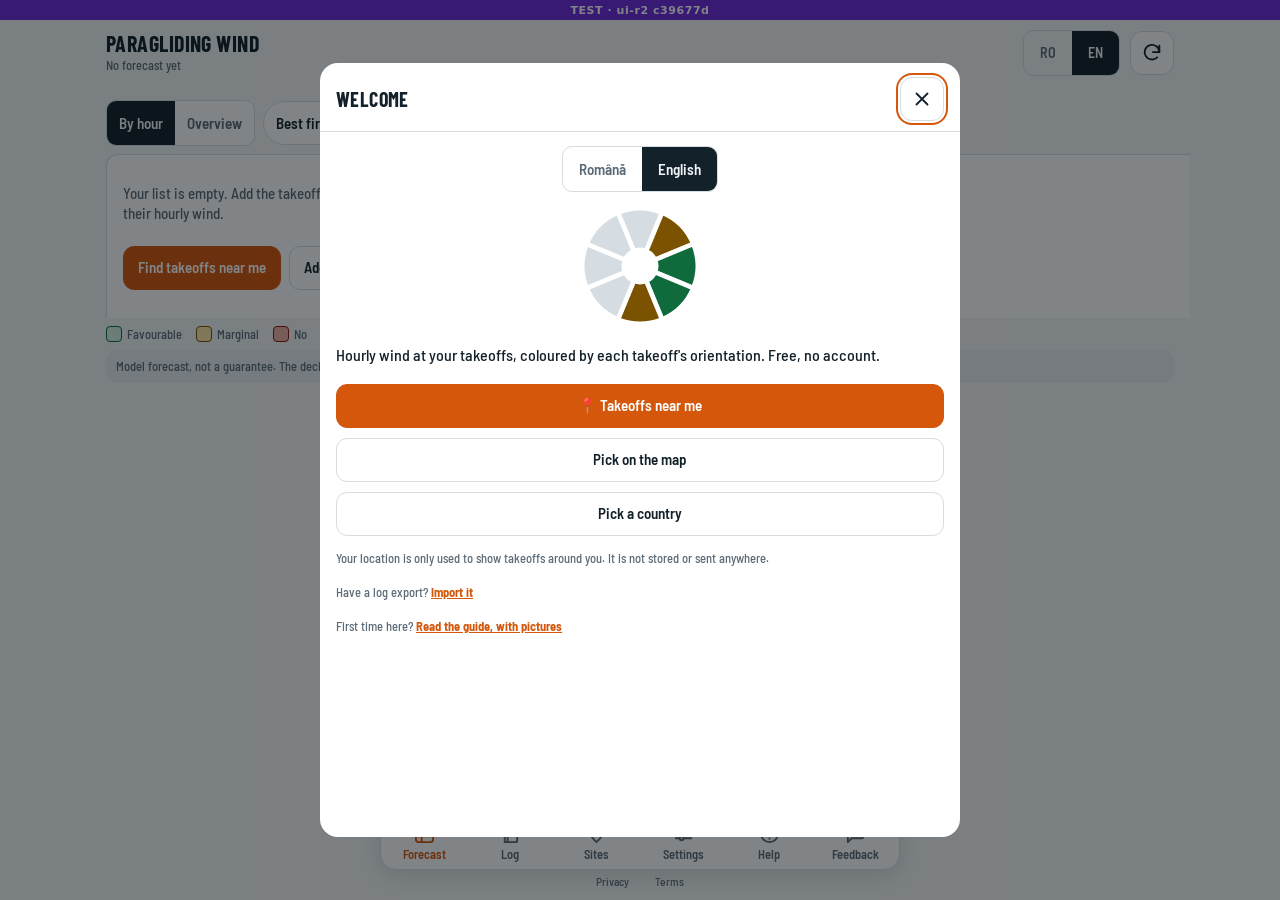
==== commit d07651f4: "Test: ui-r2 c39677d" ====
--- a/index.html
+++ b/index.html
@@ -327,7 +327,7 @@
 </style>
 </head>
 <body>
-<div style="height:20px;display:flex;align-items:center;justify-content:center;background:#6d28d9;color:#fff;font:700 11px/1 system-ui,sans-serif;letter-spacing:.05em">TEST · ui-r2 d17259e</div>
+<div style="height:20px;display:flex;align-items:center;justify-content:center;background:#6d28d9;color:#fff;font:700 11px/1 system-ui,sans-serif;letter-spacing:.05em">TEST · ui-r2 c39677d</div>
 <style>.app{height:calc(100% - 20px)}</style>
 <div class="app">
   <div class="top">
@@ -499,18 +499,22 @@
   <header><h2>Sugestii</h2><button class="iconbtn" data-close aria-label="Închide"><svg viewBox="0 0 24 24"><path d="M6 6l12 12M18 6L6 18"/></svg></button></header>
   <div class="body">
     <form id="ideaForm" novalidate>
-      <p class="hint" style="margin:0">Ai o idee sau ai găsit ceva care nu merge? Scrie aici. Mesajul pleacă din aplicația ta de email, iar autorul aplicației îl citește.</p>
+      <p class="hint" style="margin:0">Ai o idee sau ai găsit ceva care nu merge? Scrie aici; mesajul ajunge direct la autorul aplicației.</p>
       <label class="f">Despre ce e vorba</label>
       <span class="seg2" role="group" aria-label="Despre ce e vorba" id="ideaKind"><button type="button" data-kind="idee" aria-pressed="true">Idee</button><button type="button" data-kind="problema" aria-pressed="false">Problemă</button><button type="button" data-kind="altceva" aria-pressed="false">Altceva</button></span>
       <label class="f" for="ideaText">Mesajul tău</label>
       <textarea class="in" id="ideaText" rows="6" maxlength="1500" placeholder="De exemplu: aș vrea vântul și în km/h."></textarea>
+      <label class="f" for="ideaReply">Emailul tău (opțional)</label>
+      <input class="in" id="ideaReply" type="email" inputmode="email" autocomplete="email" maxlength="200" placeholder="nume@exemplu.ro">
+      <p class="hint">Doar dacă vrei un răspuns.</p>
+      <input id="ideaWebsite" name="website" tabindex="-1" autocomplete="off" aria-hidden="true" style="position:absolute;left:-9999px;width:1px;height:1px">
       <label class="tech"><input type="checkbox" id="ideaTech" checked><span>Adaugă detalii tehnice (versiunea aplicației, limba, ecranul, browserul): ajută la găsirea problemelor.</span></label>
       <p class="err" id="ideaErr" hidden></p>
-      <div class="actions"><button class="btn primary" type="submit">Trimite pe email</button></div>
-      <div class="ideanote" id="ideaSent" hidden>
-        <p><b>Aproape gata.</b> Se deschide aplicația ta de email cu mesajul pregătit; apasă Trimite acolo.</p>
-        <p class="hint">Nu s-a deschis nimic? Copiază mesajul și trimite-l la <a id="ideaAddr"></a>.</p>
-        <div class="actions" style="margin-top:6px"><button class="btn small" type="button" id="ideaCopy">Copiază mesajul</button></div>
+      <div class="actions"><button class="btn primary" type="submit" id="ideaSend">Trimite</button></div>
+      <div class="ideanote" id="ideaOk" hidden><p><b>Mulțumim!</b> Mesajul a ajuns la autorul aplicației.</p></div>
+      <div class="ideanote" id="ideaFail" hidden>
+        <p><b>Nu am putut trimite acum.</b> Verifică internetul și încearcă din nou, sau trimite-l din aplicația ta de email.</p>
+        <div class="actions" style="margin-top:6px"><button class="btn small" type="button" id="ideaMailto">Trimite din aplicația de email</button><button class="btn small" type="button" id="ideaCopy">Copiază mesajul</button></div>
       </div>
     </form>
   </div>
@@ -534,7 +538,7 @@
 <script>
 /* ---------- limbă ----------
    Româna e sursa; EN = dicționarul română → engleză (data/i18n_en.json). Limba: ?lang=, apoi alegerea salvată, apoi limba telefonului. */
-const EN = {"Vânt la Decolare":"Paragliding Wind","Se încarcă prognoza…":"Loading forecast…","Reîmprospătează prognoza":"Refresh forecast","Jurnal de zbor":"Flight log","Editează lista de situri":"Edit site list","Alege ziua":"Pick the day","Bun":"Good","Marginal":"Marginal","Nu":"No","Calm":"Calm","Pictograma: cerul și tipul de nori · săgeata: încotro bate vântul · cifra mare: vânt la 10 m, mică: rafale (m/s)":"Icon: sky and cloud type · arrow: where the wind blows to · big number: wind at 10 m, small: gusts (m/s)","Confidențialitate":"Privacy","Închide":"Close","Locație":"Site","Numele locației":"Site name","Data":"Date","Poți alege și o zi din trecut, pentru zborurile mai vechi.":"You can pick a past day to log older flights.","Timp în aer în ziua respectivă":"Airtime that day","Ore":"Hours","Minute":"Minutes","ore":"hours","minute":"minutes","Salvează":"Save","Șterge":"Delete","Zi de zbor":"Flying day","Editează ziua de zbor":"Edit flying day","Altă locație…":"Other site…","Situri și setări":"Sites & settings","Lista ta":"Your list","Apasă din nou pentru confirmare":"Tap again to confirm","Toate siturile din România":"All sites in Romania","De pe ParaglidingEarth, ordonate după distanța față de siturile tale. Apasă + ca să adaugi.":"From ParaglidingEarth, sorted by distance from your sites. Tap + to add.","Caută un sit din România (ex: Bunloc)":"Search a site in Romania (e.g. Bunloc)","Pune un pin pe hartă: completez coordonatele, altitudinea, numele și direcțiile sugerate din panta terenului. Poți corecta orice câmp, sau le poți scrie de mână.":"Drop a pin on the map and the coordinates, altitude, name and directions suggested by the slope are filled in. You can correct any field, or type them by hand.","Alege pe hartă":"Pick on the map","Sunt la decolare (GPS)":"I'm at the takeoff (GPS)","Hartă: atinge ca să pui pinul decolării":"Map: tap to drop the takeoff pin","Nume":"Name","ex: Făureni":"e.g. Făureni","Coordonate decolare sau link Google Maps":"Takeoff coordinates or Google Maps link","În Google Maps ține apăsat pe decolare, apoi copiază coordonatele afișate sus.":"In Google Maps, long-press the takeoff, then copy the coordinates shown at the top.","Altitudine decolare (m)":"Takeoff altitude (m)","Stație Holfuy (opțional)":"Holfuy station (optional)","ex: 774 sau holfuy.com/en/weather/774":"e.g. 774 or holfuy.com/en/weather/774","Dacă lași gol, se alege automat stația cea mai apropiată, la cel mult 5 km.":"Leave empty to use the nearest station within 5 km.","Direcții bune de vânt (apasă: gri = nu, galben = marginal, verde = bun)":"Good wind directions (tap: grey = no, yellow = marginal, green = good)","Adaugă situl":"Add site","Bun până la (m/s)":"Good up to (m/s)","Marginal până la":"Marginal up to","Calm sub":"Calm below","Rafale maxime":"Max gusts","Rafală − vânt peste":"Gust − wind above","Ploaie peste (mm/h)":"Rain above (mm/h)","De la ora":"From hour","Până la ora":"To hour","Bun de zbor":"Flyable","Nu e de zbor":"Not flyable","Calm (fără vânt)":"Calm (no wind)","Fără date":"No data","Vânt slab ({v} m/s), direcția nu contează":"Light wind ({v} m/s), direction doesn't matter","Direcție bună ({d})":"Good direction ({d})","Direcție marginală ({d})":"Marginal direction ({d})","Direcție nepotrivită ({d}) pentru decolare":"Wrong direction ({d}) for this takeoff","Vânt prea tare: {v} m/s (peste {lim})":"Too strong: {v} m/s (above {lim})","Vânt tare: {v} m/s (peste {lim})":"Strong wind: {v} m/s (above {lim})","Rafale {v} m/s (peste {lim})":"Gusts {v} m/s (above {lim})","Turbulent: rafalele depășesc vântul cu {v} m/s":"Turbulent: gusts exceed the wind by {v} m/s","Ploaie {v} mm/h":"Rain {v} mm/h","Senin":"Clear","Predominant senin":"Mostly clear","Parțial noros":"Partly cloudy","Mai mult noros":"Mostly cloudy","Înnorat":"Overcast","Ceață":"Fog","Ceață cu chiciură":"Freezing fog","Burniță slabă":"Light drizzle","Burniță":"Drizzle","Burniță densă":"Dense drizzle","Burniță înghețată":"Freezing drizzle","Ploaie slabă":"Light rain","Ploaie":"Rain","Ploaie puternică":"Heavy rain","Ploaie înghețată":"Freezing rain","Ninsoare slabă":"Light snow","Ninsoare":"Snow","Ninsoare puternică":"Heavy snow","Grăunțe de zăpadă":"Snow grains","Averse slabe":"Light showers","Averse":"Showers","Averse violente":"Violent showers","Averse de ninsoare":"Snow showers","Furtună":"Thunderstorm","Furtună cu grindină":"Thunderstorm with hail","Necunoscut":"Unknown","Nori de convecție: semn de termice.":"Convective clouds: a sign of thermals.","Dezvoltare verticală puternică: risc de supradezvoltare și averse.":"Strong vertical development: risk of overdevelopment and showers.","Nor de furtună: nu se zboară.":"Thunderstorm cloud: no flying.","Strat de nori joși: termice slabe.":"Layer of low clouds: weak thermals.","Plafon jos și uniform.":"Low, uniform cloud base.","Nori la altitudine medie.":"Mid-level clouds.","Strat la altitudine medie: umbrește solul, termice slabe.":"Mid-level layer: shades the ground, weak thermals.","Nori înalți subțiri: adesea anunță un front.":"Thin high clouds: often ahead of a front.","Văl înalt: slăbește termicele.":"High veil: weakens thermals.","Ești offline.":"You are offline.","Eroare de rețea.":"Network error.","Azi":"Today","Mâine":"Tomorrow","Se descarcă prognoza…":"Downloading forecast…","Actualizat {t} · Open-Meteo":"Updated {t} · Open-Meteo","Fără prognoză încă":"No forecast yet","Nu am putut descărca prognoza. {e}":"Couldn't download the forecast. {e}"," Arăt datele de la {t}.":" Showing data from {t}."," Apasă ↻ pentru a încerca din nou.":" Tap ↻ to try again.","Lista e goală. Adaugă decolările la care zbori ca să le vezi vântul pe ore.":"Your list is empty. Add the takeoffs you fly to see their hourly wind.","Adaugă situri":"Add sites","Se descarcă prognoza pentru {n} situri…":"Downloading the forecast for {n} sites…","Nu există încă date. Apasă ↻.":"No data yet. Tap ↻.","{n} ora {h}: {st}, {d} {v} metri pe secundă, {sky}":"{n} at {h}:00: {st}, {d} {v} metres per second, {sky}","acum":"just now","acum {m} min":"{m} min ago","Cer":"Sky","Vânt la 10 m":"Wind at 10 m","Rafale":"Gusts","Vânt la ~1500 m":"Wind at ~1500 m","Nori":"Clouds","Temperatură":"Temperature","Decolare":"Takeoff","{v} m/s din {d}":"{v} m/s from {d}","(jos {lo} · mediu {mi} · sus {hi})":"(low {lo} · mid {mi} · high {hi})","ora {h}":"{h}:00","vânt din {d} {r} m/s":"wind from {d} {r} m/s","1 oră":"1 hour","{n} ore":"{n} hours","Cel mult marginal: {s} · {w}":"Marginal at best: {s} · {w}","Altitudine necunoscută":"Unknown altitude","Direcții bune: {d}":"Good directions: {d}","Marginal: {d}":"Marginal: {d}","✓ Am zburat aici":"✓ I flew here","Următoarele zile":"Next days","Fiecare pătrățel e o oră, de la {a} la {b}. Atinge o zi ca s-o vezi în tabel.":"Each square is one hour, from {a} to {b}. Tap a day to open it in the table.","la decolare":"at the takeoff","la {km} km":"{km} km away","Acum · stația Holfuy {n}":"Now · Holfuy station {n}","Istoric ↗":"History ↗",". Vânt măsurat în timp real; zonele colorate de pe cadran sunt setate de administratorul stației.":". Wind measured in real time; the coloured zones on the dial are set by the station owner.","Vântul acum la {n}":"Current wind at {n}","Stația {id}":"Station {id}","Hartă":"Map","Mută {n} mai sus":"Move {n} up","Mută {n} mai jos":"Move {n} down","Șterge {n}":"Delete {n}","Niciun sit în listă.":"No sites in your list.","{km} km de {n}":"{km} km from {n}","Adaugă {n}":"Add {n}","Niciun rezultat. Îl poți adăuga manual mai jos.":"No results. You can add it manually below.","Arată mai puține":"Show fewer","Arată toate cele {n} situri":"Show all {n} sites","vântul<br>bate din":"wind<br>from","nu":"no","marginal":"marginal","bun":"good","{n} a fost șters":"{n} removed","{n} a fost adăugat":"{n} added","Scrie un nume pentru sit.":"Enter a name for the site.","Linkurile scurte Google Maps nu conțin coordonatele. Deschide linkul, ține apăsat pe decolare și copiază coordonatele.":"Short Google Maps links don't contain the coordinates. Open the link, long-press the takeoff and copy the coordinates.","Coordonatele nu sunt valide. Exemplu: 46.6129, 23.4350":"These coordinates aren't valid. Example: 46.6129, 23.4350","Alege cel puțin o direcție bună de vânt.":"Pick at least one good wind direction.","1 zi":"1 day","{n} zile":"{n} days","în aer":"airtime","zi de zbor":"flying day","zile de zbor":"flying days","locație":"site","locații":"sites","În {y}: {d} în {z}.":"In {y}: {d} over {z}.","+ Adaugă zi de zbor":"+ Add flying day","Exportul e și backup: păstrează fișierul și încarcă-l cu „Import Excel” după ce schimbi telefonul. Se adaugă doar ce lipsește.":"The export is also a backup: keep the file and load it with “Import Excel” after changing phones. Only missing entries are added.","Pe zile":"By day","Pe locații":"By site","Încă nu ai nimic notat. Apasă „Adaugă zi de zbor”, sau „Am zburat aici” din pagina unei locații. Poți trece și zborurile mai vechi.":"Nothing logged yet. Tap “Add flying day”, or “I flew here” on a site's page. You can also log older flights.","Arată toate locațiile":"Show all sites","· {d} în {z}":"· {d} over {z}","Locații":"Sites","Atinge o locație ca să vezi zilele de acolo.":"Tap a site to see its days.","{z} · ultima: {d}":"{z} · last: {d}","Alege sau scrie locația.":"Pick or type the site.","Alege data.":"Pick the date.","Data nu poate fi în viitor.":"The date can't be in the future.","Orele și minutele nu pot fi negative.":"Hours and minutes can't be negative.","Scrie cât timp ai stat în aer.":"Enter your airtime.","Modificat":"Updated","Salvat: {s}, {d}":"Saved: {s}, {d}","Apasă din nou pentru ștergere":"Tap again to delete","Șters":"Deleted","Zile de zbor":"Flying days","Situri":"Sites","Timp în aer":"Airtime","Ultima zi":"Last day","Latitudine":"Latitude","Longitudine":"Longitude","Altitudine":"Altitude","Direcții bune":"Good directions","fără":"none","jurnal-zbor":"flight-log","Nimic nou: totul exista deja.":"Nothing new: everything was already there.","Am adăugat {x}.":"Added {x}."," și ":" and ","1 zi de zbor":"1 flying day","{n} zile de zbor":"{n} flying days","1 sit":"1 site","{n} situri":"{n} sites","Nu am putut citi fișierul. Alege un fișier exportat din jurnal.":"Couldn't read the file. Choose a file exported from the log.","Fișierul nu conține zile de zbor.":"The file contains no flying days.","Fișierul Excel a fost descărcat":"Excel file downloaded","Conectarea la Google a expirat sau a fost anulată.":"The Google sign-in expired or was cancelled.","Sincronizarea nu a reușit. Verifică internetul și încearcă din nou.":"Sync failed. Check your connection and try again.","Jurnalul pe toate dispozitivele.":"Your log on every device.","Detalii":"Details","Continuă cu Google":"Continue with Google","Sincronizez cu Drive-ul…":"Syncing with Drive…","Modificări încă nesincronizate.":"Changes not synced yet.","Sincronizat în Google Drive {t}.":"Synced to Google Drive {t}.","Sincronizează acum":"Sync now","Sincronizează":"Sync","Apasă din nou: jurnalul rămâne în Drive și se șterge de pe acest dispozitiv":"Tap again: the log stays in Drive and is removed from this device","Deconectează-te":"Sign out","Te-ai deconectat. Jurnalul e în siguranță în Drive.":"Signed out. Your log is safe in Drive.","Harta nu s-a putut încărca. Verifică internetul sau completează câmpurile de mână.":"The map couldn't load. Check your connection or fill in the fields by hand.","Relief":"Terrain","Satelit":"Satellite","Imagini © Esri":"Imagery © Esri","Caut altitudinea și numele locului…":"Looking up the altitude and place name…","Altitudine {a} m":"Altitude {a} m","panta ({s}°) coboară spre {d}: am marcat {d} bun și {a}, {b} marginal":"the slope ({s}°) faces {d}: marked {d} good and {a}, {b} marginal","teren aproape plat: alege direcțiile de mână":"nearly flat ground: pick the directions by hand","nu am găsit altitudinea, complet-o de mână":"couldn't find the altitude, enter it by hand","nume: {n}":"name: {n}","Aproape ({m} m) există deja „{n}” pe ParaglidingEarth, cu direcțiile stabilite de piloți.":"“{n}” is already on ParaglidingEarth nearby ({m} m), with directions set by pilots.","Adaugă „{n}”":"Add “{n}”","Telefonul nu oferă localizare în acest browser.":"Location isn't available in this browser.","Caut poziția GPS…":"Getting your GPS position…","Ai refuzat accesul la locație. Îl poți permite din setările browserului.":"Location access was denied. You can allow it in the browser settings.","Nu am putut afla poziția. Încearcă din nou sau pune pinul pe hartă.":"Couldn't get your position. Try again or drop the pin on the map.","Am adus datele de pe adresa veche.":"Your data was brought over from the old address.","Termeni":"Terms","Caută o decolare (ex: Bunloc)":"Search a takeoff (e.g. Bunloc)","Se încarcă lista de decolări…":"Loading the takeoff list…","Lista de decolări nu s-a putut încărca. Verifică internetul.":"The takeoff list couldn't load. Check your connection.","{km} km de tine":"{km} km from you","Arată mai multe ({n} rămase)":"Show more ({n} left)","Adaugă în listă":"Add to my list","Ordonate după distanța față de tine. Sursa: ParaglidingEarth. Apasă + ca să adaugi.":"Sorted by distance from you. Source: ParaglidingEarth. Tap + to add.","Ordonate după distanța față de siturile tale. Sursa: ParaglidingEarth. Apasă + ca să adaugi.":"Sorted by distance from your sites. Source: ParaglidingEarth. Tap + to add.","Ordonate aproximativ după zona ta (fusul orar al telefonului). Apasă „Lângă mine” pentru ordonare exactă. Sursa: ParaglidingEarth.":"Roughly sorted by your region (your phone's time zone). Tap “Near me” for exact sorting. Source: ParaglidingEarth.","Sursa: ParaglidingEarth. Caută după nume sau apasă „Lângă mine”.":"Source: ParaglidingEarth. Search by name or tap “Near me”.","Găsește decolări lângă mine":"Find takeoffs near me","{n} e deja în listă":"{n} is already in your list","Mărește harta ca să vezi decolările de pe ParaglidingEarth.":"Zoom in to see the takeoffs from ParaglidingEarth.","Noapte: fără lumină de zbor":"Night: no flying light","Decolarea nu are direcții setate: verifică dacă vântul din {d} e bun aici":"This takeoff has no wind directions set: check whether wind from {d} works here","Vânt foarte tare la ~1500 m: {v} m/s (peste {lim})":"Very strong wind at ~1500 m: {v} m/s (over {lim})","Vânt tare la ~1500 m: {v} m/s (peste {lim})":"Strong wind at ~1500 m: {v} m/s (over {lim})","Vânt la ~1500 m din spatele decolării ({d}, {v} m/s): risc de rotori":"Wind at ~1500 m from behind the takeoff ({d}, {v} m/s): rotor risk","Furtună prognozată la această oră":"Thunderstorm forecast at this hour","Furtună prognozată în ora următoare":"Thunderstorm forecast within the next hour","Furtună prognozată peste {n} ore":"Thunderstorm forecast in {n} hours","Risc de supradezvoltare: CAPE {c} J/kg, LI {li}":"Overdevelopment risk: CAPE {c} J/kg, LI {li}"," · risc de supradezvoltare de la {h}:00":" · overdevelopment risk from {h}:00","Favorabil {s} ({n}) · {w}":"Favourable {s} ({n}) · {w}","Doar {s}, sub fereastra minimă de {n} ore":"Only {s}, shorter than the {n}-hour minimum window"," · marginal {s}":" · marginal {s}","Nicio fereastră bună · calm (sub {c} m/s) {s}":"No good window · calm (under {c} m/s) {s}","Nicio fereastră bună":"No good window","Favorabil":"Favourable","Noapte":"Night","Instabilitate":"Instability","Soare":"Sun","răsărit {r} · apus {s}":"sunrise {r} · sunset {s}","Prognoză de model, nu o garanție. Decizia îți aparține, la decolare.":"Model forecast, not a guarantee. The decision is yours, at takeoff.","fără direcții setate":"no wind directions set","bune: {d}":"good: {d}","marginale: {d}":"marginal: {d}","Avertizare":"Warning","cu avertizare":"with a warning","Versiunea {v}":"Version {v}","fără direcții":"no directions","O zi are cel mult 24 de ore în aer.":"A day has at most 24 hours of airtime.","Pragurile trebuie să fie numere pozitive.":"Thresholds must be positive numbers.","„Calm sub” trebuie să fie mai mic decât „Bun până la”.":"“Calm below” must be lower than “Good up to”.","„Bun până la” nu poate depăși „Marginal până la”.":"“Good up to” cannot exceed “Marginal up to”.","„Rafale maxime” nu poate fi sub „Bun până la”.":"“Max gusts” cannot be below “Good up to”.","Serviciul de prognoză nu răspunde momentan.":"The forecast service is not responding right now.","Serviciul de prognoză a refuzat cererea (cod {s}).":"The forecast service refused the request (code {s}).","Serviciul de prognoză nu a răspuns la timp.":"The forecast service did not answer in time.","Ai modificări care nu au ajuns în Drive, așa că nu te-am deconectat. Exportă jurnalul în Excel sau încearcă din nou când ai internet.":"Some changes have not reached Drive yet, so you were not signed out. Export the log to Excel or try again when you are online.","Decolarea nu are direcții":"This takeoff has no wind directions","ParaglidingEarth nu are direcțiile ei. Până le setezi, verdictul e cel mult „Marginal”.":"ParaglidingEarth has no directions for it. Until you set them, the verdict is at most “Marginal”.","Sugerează din panta terenului":"Suggest from the slope","Setează de mână":"Set by hand","Modifică direcțiile":"Edit directions","Vânt bun până la {g} m/s, marginal până la {m}, rafale până la {r}":"Good wind up to {g} m/s, marginal up to {m}, gusts up to {r}","Reia configurarea":"Start setup again","Apasă din nou: alegi decolările de la zero":"Tap again: you will pick your takeoffs from scratch","Limite: {p}":"Limits: {p}","Fără țară":"No country","1 decolare":"1 takeoff","{n} decolări":"{n} takeoffs","{n} a fost scos din listă":"{n} was removed from the list","{n} a fost adăugat (fără direcții: setează-le din pagina lui)":"{n} was added (no directions: set them from its page)","Arăt decolările din jurul zonei tale aproximative (după fusul orar).":"Showing takeoffs around your approximate area (from your time zone).","Ai refuzat accesul la locație.":"Location access was denied.","Nu am putut afla poziția.":"Could not get your position.","Lângă mine":"Near me","Țară":"Country","Toată lumea":"Whole world","Zona":"Area","Rază":"Radius","În jurul poziției tale. Locația nu se salvează.":"Around your position. Your location is not stored.","Țara":"Country","Toată lumea: 11.508 decolări":"Whole world: 11,508 takeoffs","≈ 1 MB de descărcat. Util dacă vrei să răsfoiești alte țări; pentru zona ta, „Lângă mine” sau „Țară” e mai rapid.":"≈ 1 MB to download. Useful for browsing other countries; for your area, “Near me” or “Country” is faster.","Încarcă toată lumea":"Load the whole world","Caută după nume":"Search by name","Atinge o decolare ca s-o adaugi sau s-o scoți.":"Tap a takeoff to add or remove it.","Vedere":"View","Listă":"List","Hartă cu decolări: atinge una ca s-o adaugi":"Map of takeoffs: tap one to add it","{n} pe o rază de {r} km":"{n} within {r} km","{n} în {c}":"{n} in {c}","cele mai apropiate primele":"nearest first","{km} km":"{km} km","Niciun rezultat. Încearcă altă zonă sau harta.":"No results. Try another area or the map.","Nicio decolare în rază. Mărește raza sau alege țara.":"No takeoffs in range. Increase the radius or pick the country.","Nicio decolare.":"No takeoffs.","Continuă cu {n}":"Continue with {n}","Alege cel puțin o decolare":"Pick at least one takeoff","Gata · {n} în lista ta":"Done · {n} in your list","Fără direcții în ParaglidingEarth":"No directions in ParaglidingEarth","Scoate din listă":"Remove from list","Harta nu s-a putut încărca. Verifică internetul.":"The map could not load. Check your connection.","Bun venit":"Welcome","Alege decolările":"Pick your takeoffs","Ce limite ai?":"What are your limits?","Vântul pe ore la decolările tale, colorat după orientarea fiecăreia. Gratuit, fără cont.":"Hourly wind at your takeoffs, coloured by each takeoff's orientation. Free, no account.","📍 Decolări lângă mine":"📍 Takeoffs near me","Alege țara":"Pick a country","Locația e folosită doar ca să arătăm decolările din jurul tău. Nu se salvează și nu pleacă nicăieri.":"Your location is only used to show takeoffs around you. It is not stored or sent anywhere.","Ai un export din jurnal?":"Have a log export?","Importă-l":"Import it","Culorile din tablă se calculează după limitele tale. Le poți schimba oricând în Setări.":"The board colours follow your limits. You can change them any time in Settings.","1 decolare fără direcții":"1 takeoff without directions","{n} decolări fără direcții":"{n} takeoffs without directions","ParaglidingEarth nu are direcțiile lor: până le setezi, verdictul e cel mult „Marginal”. Le poți sugera din panta terenului din pagina fiecărei decolări.":"ParaglidingEarth has no directions for them: until you set them, the verdict is at most “Marginal”. You can suggest them from the slope on each takeoff's page.","Gata":"Done","Gata: {n} în tabla ta":"Done: {n} on your board","Direcțiile decolării":"Takeoff directions","Apasă: gri = nu, galben = marginal, verde = bun.":"Tap: grey = no, yellow = marginal, green = good.","Salvează direcțiile":"Save directions","Renunță":"Cancel","Caut panta terenului…":"Reading the slope…","Teren aproape plat în jurul decolării: alege direcțiile de mână.":"The ground around the takeoff is almost flat: pick the directions by hand.","Sugestie din panta terenului: coboară spre {d} ({s}°). Verifică și corectează înainte să salvezi.":"Suggested from the slope: it falls towards {d} ({s}°). Check and correct before saving.","Nu am putut citi panta terenului. Alege direcțiile de mână.":"Could not read the slope. Pick the directions by hand.","Direcțiile pentru {n} au fost salvate":"Directions for {n} saved","Elev / începător":"Student / beginner","Pilot":"Pilot","Avansat":"Advanced","Adaugă decolări":"Add takeoffs","Limitele tale":"Your limits","Personalizat (pragurile în m/s)":"Custom (thresholds in m/s)","Ore afișate":"Hours shown","Decolare care nu e în listă":"Takeoff not in the list","Direcții necunoscute":"Directions unknown","Vântul acum · stația Holfuy {n}":"Wind now · Holfuy station {n}","Anulează":"Undo","Încă nu ai nimic notat.":"Nothing logged yet.","Notează o zi de zbor cu „Adaugă zi de zbor”, sau cu „Am zburat aici” din pagina unei decolări. Poți trece și zborurile mai vechi.":"Log a flying day with “Add flying day”, or with “I flew here” on a takeoff's page. You can add older flights too.","{n} e din nou în listă":"{n} is back in the list","Pe ore":"By hour","Pe scurt":"Overview","Cele mai bune primele":"Best first","Prognoză":"Forecast","Jurnal":"Log","Setări":"Settings","Adaugă o decolare care nu e în listă":"Add a takeoff that is not in the list","Limba":"Language","Despre":"About","Prognoza: Open-Meteo · Decolări: ParaglidingEarth (CC BY-SA) · Vânt live: Holfuy":"Forecast: Open-Meteo · Takeoffs: ParaglidingEarth (CC BY-SA) · Live wind: Holfuy","Cum citești tabla":"How to read the board","Fiecare celulă e o oră la o decolare:":"Each cell is one hour at one takeoff:","Pictograma de sus: cerul și tipul de nori.":"Top icon: the sky and cloud type.","Săgeata: încotro bate vântul.":"Arrow: where the wind blows to.","Cifra mare: vântul la 10 m (m/s). Cifra mică: rafalele.":"Big number: wind at 10 m (m/s). Small number: gusts.","Culoarea: verdictul, după direcțiile decolării și limitele tale.":"Colour: the verdict, from the takeoff's directions and your limits.","Colțul marcat: o avertizare (vânt tare la altitudine, furtună, decolare fără direcții). Atinge celula ca să vezi motivul.":"Marked corner: a warning (strong wind aloft, storm, takeoff without directions). Tap the cell to see why.","Orele estompate: noapte, sau ore deja trecute azi.":"Faded hours: night, or hours already past today.","Arată toată ziua pentru fiecare decolare, cu fereastra cea mai bună. „Favorabil” cere minimum 2 ore bune la rând. Atinge o decolare ca să-i vezi orele.":"Shows the whole day for each takeoff, with its best window. “Favourable” needs at least 2 good hours in a row. Tap a takeoff to see its hours.","Navigare":"Navigation","Conectează-te cu Google și jurnalul se păstrează în Google Drive-ul tău, ca fișier Excel, la fel ca exportul. Aplicația vede doar fișierul ei; nimeni altcineva nu are acces.":"Sign in with Google and your log is kept in your own Google Drive, as an Excel file just like the export. The app only sees its own file; nobody else has access.","Pe ani":"By year","Anul {y}":"Year {y}","Arată toți anii":"Show all years","Ani":"Years","Atinge un an ca să vezi zilele lui. Barele arată timpul în aer pe fiecare lună.":"Tap a year to see its days. The bars show airtime in each month.","Ajutor":"Help","Ghid de utilizare":"User guide","Pas cu pas, cu imagini: tabla, culorile, decolările, jurnalul.":"Step by step, with pictures: the board, the colours, takeoffs, the flight log.","Prima dată aici?":"First time here?","Vezi ghidul, cu imagini":"Read the guide, with pictures","Sugestii":"Feedback","Ai o idee sau ai găsit ceva care nu merge? Scrie aici. Mesajul pleacă din aplicația ta de email, iar autorul aplicației îl citește.":"Have an idea, or found something that doesn't work? Write it here. The message is sent from your own email app, and the app's author reads it.","Despre ce e vorba":"What is it about","Idee":"Idea","Problemă":"Problem","Altceva":"Something else","Mesajul tău":"Your message","De exemplu: aș vrea vântul și în km/h.":"For example: I'd like the wind in km/h too.","Adaugă detalii tehnice (versiunea aplicației, limba, ecranul, browserul): ajută la găsirea problemelor.":"Add technical details (app version, language, screen, browser): they help track down problems.","Trimite pe email":"Send by email","Aproape gata.":"Almost done.","Se deschide aplicația ta de email cu mesajul pregătit; apasă Trimite acolo.":"Your email app opens with the message ready; tap Send there.","Nu s-a deschis nimic? Copiază mesajul și trimite-l la":"Nothing opened? Copy the message and send it to","Copiază mesajul":"Copy the message","Scrie câteva cuvinte despre ce ai vrea.":"Write a few words about what you have in mind.","Mesajul a fost copiat":"Message copied","Nu am putut copia. Selectează textul și copiază-l de mână.":"Couldn't copy. Select the text and copy it by hand.","Către":"To","Subiect":"Subject"};
+const EN = {"Vânt la Decolare":"Paragliding Wind","Se încarcă prognoza…":"Loading forecast…","Reîmprospătează prognoza":"Refresh forecast","Jurnal de zbor":"Flight log","Editează lista de situri":"Edit site list","Alege ziua":"Pick the day","Bun":"Good","Marginal":"Marginal","Nu":"No","Calm":"Calm","Pictograma: cerul și tipul de nori · săgeata: încotro bate vântul · cifra mare: vânt la 10 m, mică: rafale (m/s)":"Icon: sky and cloud type · arrow: where the wind blows to · big number: wind at 10 m, small: gusts (m/s)","Confidențialitate":"Privacy","Închide":"Close","Locație":"Site","Numele locației":"Site name","Data":"Date","Poți alege și o zi din trecut, pentru zborurile mai vechi.":"You can pick a past day to log older flights.","Timp în aer în ziua respectivă":"Airtime that day","Ore":"Hours","Minute":"Minutes","ore":"hours","minute":"minutes","Salvează":"Save","Șterge":"Delete","Zi de zbor":"Flying day","Editează ziua de zbor":"Edit flying day","Altă locație…":"Other site…","Situri și setări":"Sites & settings","Lista ta":"Your list","Apasă din nou pentru confirmare":"Tap again to confirm","Toate siturile din România":"All sites in Romania","De pe ParaglidingEarth, ordonate după distanța față de siturile tale. Apasă + ca să adaugi.":"From ParaglidingEarth, sorted by distance from your sites. Tap + to add.","Caută un sit din România (ex: Bunloc)":"Search a site in Romania (e.g. Bunloc)","Pune un pin pe hartă: completez coordonatele, altitudinea, numele și direcțiile sugerate din panta terenului. Poți corecta orice câmp, sau le poți scrie de mână.":"Drop a pin on the map and the coordinates, altitude, name and directions suggested by the slope are filled in. You can correct any field, or type them by hand.","Alege pe hartă":"Pick on the map","Sunt la decolare (GPS)":"I'm at the takeoff (GPS)","Hartă: atinge ca să pui pinul decolării":"Map: tap to drop the takeoff pin","Nume":"Name","ex: Făureni":"e.g. Făureni","Coordonate decolare sau link Google Maps":"Takeoff coordinates or Google Maps link","În Google Maps ține apăsat pe decolare, apoi copiază coordonatele afișate sus.":"In Google Maps, long-press the takeoff, then copy the coordinates shown at the top.","Altitudine decolare (m)":"Takeoff altitude (m)","Stație Holfuy (opțional)":"Holfuy station (optional)","ex: 774 sau holfuy.com/en/weather/774":"e.g. 774 or holfuy.com/en/weather/774","Dacă lași gol, se alege automat stația cea mai apropiată, la cel mult 5 km.":"Leave empty to use the nearest station within 5 km.","Direcții bune de vânt (apasă: gri = nu, galben = marginal, verde = bun)":"Good wind directions (tap: grey = no, yellow = marginal, green = good)","Adaugă situl":"Add site","Bun până la (m/s)":"Good up to (m/s)","Marginal până la":"Marginal up to","Calm sub":"Calm below","Rafale maxime":"Max gusts","Rafală − vânt peste":"Gust − wind above","Ploaie peste (mm/h)":"Rain above (mm/h)","De la ora":"From hour","Până la ora":"To hour","Bun de zbor":"Flyable","Nu e de zbor":"Not flyable","Calm (fără vânt)":"Calm (no wind)","Fără date":"No data","Vânt slab ({v} m/s), direcția nu contează":"Light wind ({v} m/s), direction doesn't matter","Direcție bună ({d})":"Good direction ({d})","Direcție marginală ({d})":"Marginal direction ({d})","Direcție nepotrivită ({d}) pentru decolare":"Wrong direction ({d}) for this takeoff","Vânt prea tare: {v} m/s (peste {lim})":"Too strong: {v} m/s (above {lim})","Vânt tare: {v} m/s (peste {lim})":"Strong wind: {v} m/s (above {lim})","Rafale {v} m/s (peste {lim})":"Gusts {v} m/s (above {lim})","Turbulent: rafalele depășesc vântul cu {v} m/s":"Turbulent: gusts exceed the wind by {v} m/s","Ploaie {v} mm/h":"Rain {v} mm/h","Senin":"Clear","Predominant senin":"Mostly clear","Parțial noros":"Partly cloudy","Mai mult noros":"Mostly cloudy","Înnorat":"Overcast","Ceață":"Fog","Ceață cu chiciură":"Freezing fog","Burniță slabă":"Light drizzle","Burniță":"Drizzle","Burniță densă":"Dense drizzle","Burniță înghețată":"Freezing drizzle","Ploaie slabă":"Light rain","Ploaie":"Rain","Ploaie puternică":"Heavy rain","Ploaie înghețată":"Freezing rain","Ninsoare slabă":"Light snow","Ninsoare":"Snow","Ninsoare puternică":"Heavy snow","Grăunțe de zăpadă":"Snow grains","Averse slabe":"Light showers","Averse":"Showers","Averse violente":"Violent showers","Averse de ninsoare":"Snow showers","Furtună":"Thunderstorm","Furtună cu grindină":"Thunderstorm with hail","Necunoscut":"Unknown","Nori de convecție: semn de termice.":"Convective clouds: a sign of thermals.","Dezvoltare verticală puternică: risc de supradezvoltare și averse.":"Strong vertical development: risk of overdevelopment and showers.","Nor de furtună: nu se zboară.":"Thunderstorm cloud: no flying.","Strat de nori joși: termice slabe.":"Layer of low clouds: weak thermals.","Plafon jos și uniform.":"Low, uniform cloud base.","Nori la altitudine medie.":"Mid-level clouds.","Strat la altitudine medie: umbrește solul, termice slabe.":"Mid-level layer: shades the ground, weak thermals.","Nori înalți subțiri: adesea anunță un front.":"Thin high clouds: often ahead of a front.","Văl înalt: slăbește termicele.":"High veil: weakens thermals.","Ești offline.":"You are offline.","Eroare de rețea.":"Network error.","Azi":"Today","Mâine":"Tomorrow","Se descarcă prognoza…":"Downloading forecast…","Actualizat {t} · Open-Meteo":"Updated {t} · Open-Meteo","Fără prognoză încă":"No forecast yet","Nu am putut descărca prognoza. {e}":"Couldn't download the forecast. {e}"," Arăt datele de la {t}.":" Showing data from {t}."," Apasă ↻ pentru a încerca din nou.":" Tap ↻ to try again.","Lista e goală. Adaugă decolările la care zbori ca să le vezi vântul pe ore.":"Your list is empty. Add the takeoffs you fly to see their hourly wind.","Adaugă situri":"Add sites","Se descarcă prognoza pentru {n} situri…":"Downloading the forecast for {n} sites…","Nu există încă date. Apasă ↻.":"No data yet. Tap ↻.","{n} ora {h}: {st}, {d} {v} metri pe secundă, {sky}":"{n} at {h}:00: {st}, {d} {v} metres per second, {sky}","acum":"just now","acum {m} min":"{m} min ago","Cer":"Sky","Vânt la 10 m":"Wind at 10 m","Rafale":"Gusts","Vânt la ~1500 m":"Wind at ~1500 m","Nori":"Clouds","Temperatură":"Temperature","Decolare":"Takeoff","{v} m/s din {d}":"{v} m/s from {d}","(jos {lo} · mediu {mi} · sus {hi})":"(low {lo} · mid {mi} · high {hi})","ora {h}":"{h}:00","vânt din {d} {r} m/s":"wind from {d} {r} m/s","1 oră":"1 hour","{n} ore":"{n} hours","Cel mult marginal: {s} · {w}":"Marginal at best: {s} · {w}","Altitudine necunoscută":"Unknown altitude","Direcții bune: {d}":"Good directions: {d}","Marginal: {d}":"Marginal: {d}","✓ Am zburat aici":"✓ I flew here","Următoarele zile":"Next days","Fiecare pătrățel e o oră, de la {a} la {b}. Atinge o zi ca s-o vezi în tabel.":"Each square is one hour, from {a} to {b}. Tap a day to open it in the table.","la decolare":"at the takeoff","la {km} km":"{km} km away","Acum · stația Holfuy {n}":"Now · Holfuy station {n}","Istoric ↗":"History ↗",". Vânt măsurat în timp real; zonele colorate de pe cadran sunt setate de administratorul stației.":". Wind measured in real time; the coloured zones on the dial are set by the station owner.","Vântul acum la {n}":"Current wind at {n}","Stația {id}":"Station {id}","Hartă":"Map","Mută {n} mai sus":"Move {n} up","Mută {n} mai jos":"Move {n} down","Șterge {n}":"Delete {n}","Niciun sit în listă.":"No sites in your list.","{km} km de {n}":"{km} km from {n}","Adaugă {n}":"Add {n}","Niciun rezultat. Îl poți adăuga manual mai jos.":"No results. You can add it manually below.","Arată mai puține":"Show fewer","Arată toate cele {n} situri":"Show all {n} sites","vântul<br>bate din":"wind<br>from","nu":"no","marginal":"marginal","bun":"good","{n} a fost șters":"{n} removed","{n} a fost adăugat":"{n} added","Scrie un nume pentru sit.":"Enter a name for the site.","Linkurile scurte Google Maps nu conțin coordonatele. Deschide linkul, ține apăsat pe decolare și copiază coordonatele.":"Short Google Maps links don't contain the coordinates. Open the link, long-press the takeoff and copy the coordinates.","Coordonatele nu sunt valide. Exemplu: 46.6129, 23.4350":"These coordinates aren't valid. Example: 46.6129, 23.4350","Alege cel puțin o direcție bună de vânt.":"Pick at least one good wind direction.","1 zi":"1 day","{n} zile":"{n} days","în aer":"airtime","zi de zbor":"flying day","zile de zbor":"flying days","locație":"site","locații":"sites","În {y}: {d} în {z}.":"In {y}: {d} over {z}.","+ Adaugă zi de zbor":"+ Add flying day","Exportul e și backup: păstrează fișierul și încarcă-l cu „Import Excel” după ce schimbi telefonul. Se adaugă doar ce lipsește.":"The export is also a backup: keep the file and load it with “Import Excel” after changing phones. Only missing entries are added.","Pe zile":"By day","Pe locații":"By site","Încă nu ai nimic notat. Apasă „Adaugă zi de zbor”, sau „Am zburat aici” din pagina unei locații. Poți trece și zborurile mai vechi.":"Nothing logged yet. Tap “Add flying day”, or “I flew here” on a site's page. You can also log older flights.","Arată toate locațiile":"Show all sites","· {d} în {z}":"· {d} over {z}","Locații":"Sites","Atinge o locație ca să vezi zilele de acolo.":"Tap a site to see its days.","{z} · ultima: {d}":"{z} · last: {d}","Alege sau scrie locația.":"Pick or type the site.","Alege data.":"Pick the date.","Data nu poate fi în viitor.":"The date can't be in the future.","Orele și minutele nu pot fi negative.":"Hours and minutes can't be negative.","Scrie cât timp ai stat în aer.":"Enter your airtime.","Modificat":"Updated","Salvat: {s}, {d}":"Saved: {s}, {d}","Apasă din nou pentru ștergere":"Tap again to delete","Șters":"Deleted","Zile de zbor":"Flying days","Situri":"Sites","Timp în aer":"Airtime","Ultima zi":"Last day","Latitudine":"Latitude","Longitudine":"Longitude","Altitudine":"Altitude","Direcții bune":"Good directions","fără":"none","jurnal-zbor":"flight-log","Nimic nou: totul exista deja.":"Nothing new: everything was already there.","Am adăugat {x}.":"Added {x}."," și ":" and ","1 zi de zbor":"1 flying day","{n} zile de zbor":"{n} flying days","1 sit":"1 site","{n} situri":"{n} sites","Nu am putut citi fișierul. Alege un fișier exportat din jurnal.":"Couldn't read the file. Choose a file exported from the log.","Fișierul nu conține zile de zbor.":"The file contains no flying days.","Fișierul Excel a fost descărcat":"Excel file downloaded","Conectarea la Google a expirat sau a fost anulată.":"The Google sign-in expired or was cancelled.","Sincronizarea nu a reușit. Verifică internetul și încearcă din nou.":"Sync failed. Check your connection and try again.","Jurnalul pe toate dispozitivele.":"Your log on every device.","Detalii":"Details","Continuă cu Google":"Continue with Google","Sincronizez cu Drive-ul…":"Syncing with Drive…","Modificări încă nesincronizate.":"Changes not synced yet.","Sincronizat în Google Drive {t}.":"Synced to Google Drive {t}.","Sincronizează acum":"Sync now","Sincronizează":"Sync","Apasă din nou: jurnalul rămâne în Drive și se șterge de pe acest dispozitiv":"Tap again: the log stays in Drive and is removed from this device","Deconectează-te":"Sign out","Te-ai deconectat. Jurnalul e în siguranță în Drive.":"Signed out. Your log is safe in Drive.","Harta nu s-a putut încărca. Verifică internetul sau completează câmpurile de mână.":"The map couldn't load. Check your connection or fill in the fields by hand.","Relief":"Terrain","Satelit":"Satellite","Imagini © Esri":"Imagery © Esri","Caut altitudinea și numele locului…":"Looking up the altitude and place name…","Altitudine {a} m":"Altitude {a} m","panta ({s}°) coboară spre {d}: am marcat {d} bun și {a}, {b} marginal":"the slope ({s}°) faces {d}: marked {d} good and {a}, {b} marginal","teren aproape plat: alege direcțiile de mână":"nearly flat ground: pick the directions by hand","nu am găsit altitudinea, complet-o de mână":"couldn't find the altitude, enter it by hand","nume: {n}":"name: {n}","Aproape ({m} m) există deja „{n}” pe ParaglidingEarth, cu direcțiile stabilite de piloți.":"“{n}” is already on ParaglidingEarth nearby ({m} m), with directions set by pilots.","Adaugă „{n}”":"Add “{n}”","Telefonul nu oferă localizare în acest browser.":"Location isn't available in this browser.","Caut poziția GPS…":"Getting your GPS position…","Ai refuzat accesul la locație. Îl poți permite din setările browserului.":"Location access was denied. You can allow it in the browser settings.","Nu am putut afla poziția. Încearcă din nou sau pune pinul pe hartă.":"Couldn't get your position. Try again or drop the pin on the map.","Am adus datele de pe adresa veche.":"Your data was brought over from the old address.","Termeni":"Terms","Caută o decolare (ex: Bunloc)":"Search a takeoff (e.g. Bunloc)","Se încarcă lista de decolări…":"Loading the takeoff list…","Lista de decolări nu s-a putut încărca. Verifică internetul.":"The takeoff list couldn't load. Check your connection.","{km} km de tine":"{km} km from you","Arată mai multe ({n} rămase)":"Show more ({n} left)","Adaugă în listă":"Add to my list","Ordonate după distanța față de tine. Sursa: ParaglidingEarth. Apasă + ca să adaugi.":"Sorted by distance from you. Source: ParaglidingEarth. Tap + to add.","Ordonate după distanța față de siturile tale. Sursa: ParaglidingEarth. Apasă + ca să adaugi.":"Sorted by distance from your sites. Source: ParaglidingEarth. Tap + to add.","Ordonate aproximativ după zona ta (fusul orar al telefonului). Apasă „Lângă mine” pentru ordonare exactă. Sursa: ParaglidingEarth.":"Roughly sorted by your region (your phone's time zone). Tap “Near me” for exact sorting. Source: ParaglidingEarth.","Sursa: ParaglidingEarth. Caută după nume sau apasă „Lângă mine”.":"Source: ParaglidingEarth. Search by name or tap “Near me”.","Găsește decolări lângă mine":"Find takeoffs near me","{n} e deja în listă":"{n} is already in your list","Mărește harta ca să vezi decolările de pe ParaglidingEarth.":"Zoom in to see the takeoffs from ParaglidingEarth.","Noapte: fără lumină de zbor":"Night: no flying light","Decolarea nu are direcții setate: verifică dacă vântul din {d} e bun aici":"This takeoff has no wind directions set: check whether wind from {d} works here","Vânt foarte tare la ~1500 m: {v} m/s (peste {lim})":"Very strong wind at ~1500 m: {v} m/s (over {lim})","Vânt tare la ~1500 m: {v} m/s (peste {lim})":"Strong wind at ~1500 m: {v} m/s (over {lim})","Vânt la ~1500 m din spatele decolării ({d}, {v} m/s): risc de rotori":"Wind at ~1500 m from behind the takeoff ({d}, {v} m/s): rotor risk","Furtună prognozată la această oră":"Thunderstorm forecast at this hour","Furtună prognozată în ora următoare":"Thunderstorm forecast within the next hour","Furtună prognozată peste {n} ore":"Thunderstorm forecast in {n} hours","Risc de supradezvoltare: CAPE {c} J/kg, LI {li}":"Overdevelopment risk: CAPE {c} J/kg, LI {li}"," · risc de supradezvoltare de la {h}:00":" · overdevelopment risk from {h}:00","Favorabil {s} ({n}) · {w}":"Favourable {s} ({n}) · {w}","Doar {s}, sub fereastra minimă de {n} ore":"Only {s}, shorter than the {n}-hour minimum window"," · marginal {s}":" · marginal {s}","Nicio fereastră bună · calm (sub {c} m/s) {s}":"No good window · calm (under {c} m/s) {s}","Nicio fereastră bună":"No good window","Favorabil":"Favourable","Noapte":"Night","Instabilitate":"Instability","Soare":"Sun","răsărit {r} · apus {s}":"sunrise {r} · sunset {s}","Prognoză de model, nu o garanție. Decizia îți aparține, la decolare.":"Model forecast, not a guarantee. The decision is yours, at takeoff.","fără direcții setate":"no wind directions set","bune: {d}":"good: {d}","marginale: {d}":"marginal: {d}","Avertizare":"Warning","cu avertizare":"with a warning","Versiunea {v}":"Version {v}","fără direcții":"no directions","O zi are cel mult 24 de ore în aer.":"A day has at most 24 hours of airtime.","Pragurile trebuie să fie numere pozitive.":"Thresholds must be positive numbers.","„Calm sub” trebuie să fie mai mic decât „Bun până la”.":"“Calm below” must be lower than “Good up to”.","„Bun până la” nu poate depăși „Marginal până la”.":"“Good up to” cannot exceed “Marginal up to”.","„Rafale maxime” nu poate fi sub „Bun până la”.":"“Max gusts” cannot be below “Good up to”.","Serviciul de prognoză nu răspunde momentan.":"The forecast service is not responding right now.","Serviciul de prognoză a refuzat cererea (cod {s}).":"The forecast service refused the request (code {s}).","Serviciul de prognoză nu a răspuns la timp.":"The forecast service did not answer in time.","Ai modificări care nu au ajuns în Drive, așa că nu te-am deconectat. Exportă jurnalul în Excel sau încearcă din nou când ai internet.":"Some changes have not reached Drive yet, so you were not signed out. Export the log to Excel or try again when you are online.","Decolarea nu are direcții":"This takeoff has no wind directions","ParaglidingEarth nu are direcțiile ei. Până le setezi, verdictul e cel mult „Marginal”.":"ParaglidingEarth has no directions for it. Until you set them, the verdict is at most “Marginal”.","Sugerează din panta terenului":"Suggest from the slope","Setează de mână":"Set by hand","Modifică direcțiile":"Edit directions","Vânt bun până la {g} m/s, marginal până la {m}, rafale până la {r}":"Good wind up to {g} m/s, marginal up to {m}, gusts up to {r}","Reia configurarea":"Start setup again","Apasă din nou: alegi decolările de la zero":"Tap again: you will pick your takeoffs from scratch","Limite: {p}":"Limits: {p}","Fără țară":"No country","1 decolare":"1 takeoff","{n} decolări":"{n} takeoffs","{n} a fost scos din listă":"{n} was removed from the list","{n} a fost adăugat (fără direcții: setează-le din pagina lui)":"{n} was added (no directions: set them from its page)","Arăt decolările din jurul zonei tale aproximative (după fusul orar).":"Showing takeoffs around your approximate area (from your time zone).","Ai refuzat accesul la locație.":"Location access was denied.","Nu am putut afla poziția.":"Could not get your position.","Lângă mine":"Near me","Țară":"Country","Toată lumea":"Whole world","Zona":"Area","Rază":"Radius","În jurul poziției tale. Locația nu se salvează.":"Around your position. Your location is not stored.","Țara":"Country","Toată lumea: 11.508 decolări":"Whole world: 11,508 takeoffs","≈ 1 MB de descărcat. Util dacă vrei să răsfoiești alte țări; pentru zona ta, „Lângă mine” sau „Țară” e mai rapid.":"≈ 1 MB to download. Useful for browsing other countries; for your area, “Near me” or “Country” is faster.","Încarcă toată lumea":"Load the whole world","Caută după nume":"Search by name","Atinge o decolare ca s-o adaugi sau s-o scoți.":"Tap a takeoff to add or remove it.","Vedere":"View","Listă":"List","Hartă cu decolări: atinge una ca s-o adaugi":"Map of takeoffs: tap one to add it","{n} pe o rază de {r} km":"{n} within {r} km","{n} în {c}":"{n} in {c}","cele mai apropiate primele":"nearest first","{km} km":"{km} km","Niciun rezultat. Încearcă altă zonă sau harta.":"No results. Try another area or the map.","Nicio decolare în rază. Mărește raza sau alege țara.":"No takeoffs in range. Increase the radius or pick the country.","Nicio decolare.":"No takeoffs.","Continuă cu {n}":"Continue with {n}","Alege cel puțin o decolare":"Pick at least one takeoff","Gata · {n} în lista ta":"Done · {n} in your list","Fără direcții în ParaglidingEarth":"No directions in ParaglidingEarth","Scoate din listă":"Remove from list","Harta nu s-a putut încărca. Verifică internetul.":"The map could not load. Check your connection.","Bun venit":"Welcome","Alege decolările":"Pick your takeoffs","Ce limite ai?":"What are your limits?","Vântul pe ore la decolările tale, colorat după orientarea fiecăreia. Gratuit, fără cont.":"Hourly wind at your takeoffs, coloured by each takeoff's orientation. Free, no account.","📍 Decolări lângă mine":"📍 Takeoffs near me","Alege țara":"Pick a country","Locația e folosită doar ca să arătăm decolările din jurul tău. Nu se salvează și nu pleacă nicăieri.":"Your location is only used to show takeoffs around you. It is not stored or sent anywhere.","Ai un export din jurnal?":"Have a log export?","Importă-l":"Import it","Culorile din tablă se calculează după limitele tale. Le poți schimba oricând în Setări.":"The board colours follow your limits. You can change them any time in Settings.","1 decolare fără direcții":"1 takeoff without directions","{n} decolări fără direcții":"{n} takeoffs without directions","ParaglidingEarth nu are direcțiile lor: până le setezi, verdictul e cel mult „Marginal”. Le poți sugera din panta terenului din pagina fiecărei decolări.":"ParaglidingEarth has no directions for them: until you set them, the verdict is at most “Marginal”. You can suggest them from the slope on each takeoff's page.","Gata":"Done","Gata: {n} în tabla ta":"Done: {n} on your board","Direcțiile decolării":"Takeoff directions","Apasă: gri = nu, galben = marginal, verde = bun.":"Tap: grey = no, yellow = marginal, green = good.","Salvează direcțiile":"Save directions","Renunță":"Cancel","Caut panta terenului…":"Reading the slope…","Teren aproape plat în jurul decolării: alege direcțiile de mână.":"The ground around the takeoff is almost flat: pick the directions by hand.","Sugestie din panta terenului: coboară spre {d} ({s}°). Verifică și corectează înainte să salvezi.":"Suggested from the slope: it falls towards {d} ({s}°). Check and correct before saving.","Nu am putut citi panta terenului. Alege direcțiile de mână.":"Could not read the slope. Pick the directions by hand.","Direcțiile pentru {n} au fost salvate":"Directions for {n} saved","Elev / începător":"Student / beginner","Pilot":"Pilot","Avansat":"Advanced","Adaugă decolări":"Add takeoffs","Limitele tale":"Your limits","Personalizat (pragurile în m/s)":"Custom (thresholds in m/s)","Ore afișate":"Hours shown","Decolare care nu e în listă":"Takeoff not in the list","Direcții necunoscute":"Directions unknown","Vântul acum · stația Holfuy {n}":"Wind now · Holfuy station {n}","Anulează":"Undo","Încă nu ai nimic notat.":"Nothing logged yet.","Notează o zi de zbor cu „Adaugă zi de zbor”, sau cu „Am zburat aici” din pagina unei decolări. Poți trece și zborurile mai vechi.":"Log a flying day with “Add flying day”, or with “I flew here” on a takeoff's page. You can add older flights too.","{n} e din nou în listă":"{n} is back in the list","Pe ore":"By hour","Pe scurt":"Overview","Cele mai bune primele":"Best first","Prognoză":"Forecast","Jurnal":"Log","Setări":"Settings","Adaugă o decolare care nu e în listă":"Add a takeoff that is not in the list","Limba":"Language","Despre":"About","Prognoza: Open-Meteo · Decolări: ParaglidingEarth (CC BY-SA) · Vânt live: Holfuy":"Forecast: Open-Meteo · Takeoffs: ParaglidingEarth (CC BY-SA) · Live wind: Holfuy","Cum citești tabla":"How to read the board","Fiecare celulă e o oră la o decolare:":"Each cell is one hour at one takeoff:","Pictograma de sus: cerul și tipul de nori.":"Top icon: the sky and cloud type.","Săgeata: încotro bate vântul.":"Arrow: where the wind blows to.","Cifra mare: vântul la 10 m (m/s). Cifra mică: rafalele.":"Big number: wind at 10 m (m/s). Small number: gusts.","Culoarea: verdictul, după direcțiile decolării și limitele tale.":"Colour: the verdict, from the takeoff's directions and your limits.","Colțul marcat: o avertizare (vânt tare la altitudine, furtună, decolare fără direcții). Atinge celula ca să vezi motivul.":"Marked corner: a warning (strong wind aloft, storm, takeoff without directions). Tap the cell to see why.","Orele estompate: noapte, sau ore deja trecute azi.":"Faded hours: night, or hours already past today.","Arată toată ziua pentru fiecare decolare, cu fereastra cea mai bună. „Favorabil” cere minimum 2 ore bune la rând. Atinge o decolare ca să-i vezi orele.":"Shows the whole day for each takeoff, with its best window. “Favourable” needs at least 2 good hours in a row. Tap a takeoff to see its hours.","Navigare":"Navigation","Conectează-te cu Google și jurnalul se păstrează în Google Drive-ul tău, ca fișier Excel, la fel ca exportul. Aplicația vede doar fișierul ei; nimeni altcineva nu are acces.":"Sign in with Google and your log is kept in your own Google Drive, as an Excel file just like the export. The app only sees its own file; nobody else has access.","Pe ani":"By year","Anul {y}":"Year {y}","Arată toți anii":"Show all years","Ani":"Years","Atinge un an ca să vezi zilele lui. Barele arată timpul în aer pe fiecare lună.":"Tap a year to see its days. The bars show airtime in each month.","Ajutor":"Help","Ghid de utilizare":"User guide","Pas cu pas, cu imagini: tabla, culorile, decolările, jurnalul.":"Step by step, with pictures: the board, the colours, takeoffs, the flight log.","Prima dată aici?":"First time here?","Vezi ghidul, cu imagini":"Read the guide, with pictures","Sugestii":"Feedback","Despre ce e vorba":"What is it about","Idee":"Idea","Problemă":"Problem","Altceva":"Something else","Mesajul tău":"Your message","De exemplu: aș vrea vântul și în km/h.":"For example: I'd like the wind in km/h too.","Adaugă detalii tehnice (versiunea aplicației, limba, ecranul, browserul): ajută la găsirea problemelor.":"Add technical details (app version, language, screen, browser): they help track down problems.","Copiază mesajul":"Copy the message","Scrie câteva cuvinte despre ce ai vrea.":"Write a few words about what you have in mind.","Mesajul a fost copiat":"Message copied","Nu am putut copia. Selectează textul și copiază-l de mână.":"Couldn't copy. Select the text and copy it by hand.","Către":"To","Subiect":"Subject","Ai o idee sau ai găsit ceva care nu merge? Scrie aici; mesajul ajunge direct la autorul aplicației.":"Have an idea, or found something that doesn't work? Write it here; the message goes straight to the app's author.","Emailul tău (opțional)":"Your email (optional)","nume@exemplu.ro":"name@example.com","Doar dacă vrei un răspuns.":"Only if you'd like a reply.","Trimite":"Send","Mulțumim!":"Thank you!","Mesajul a ajuns la autorul aplicației.":"Your message reached the app's author.","Nu am putut trimite acum.":"Couldn't send it right now.","Verifică internetul și încearcă din nou, sau trimite-l din aplicația ta de email.":"Check your internet connection and try again, or send it from your email app.","Trimite din aplicația de email":"Send from my email app","Răspuns la":"Reply to","Adresa de email nu pare corectă. Poți s-o lași goală.":"That email address doesn't look right. You can leave it empty.","Se trimite…":"Sending…","Ai trimis mai multe mesaje la rând. Încearcă din nou peste un minut.":"You've sent several messages in a row. Try again in a minute.","Mulțumim! Mesajul a fost trimis.":"Thank you! Your message was sent."};
 const LANG = (() => {
   const q = new URLSearchParams(location.search).get('lang');
   if (q === 'ro' || q === 'en'){ try{ localStorage.setItem('vld.lang', JSON.stringify(q)) }catch{} return q; }
@@ -564,7 +568,7 @@
   $('#ver').textContent = t('Versiunea {v}', {v: VERSION});
   for (const a of document.querySelectorAll('#langSeg a, #topLang a')) a.setAttribute('aria-current', String(a.dataset.lang === LANG));
 }
-const VERSION = '5214ac3';
+const VERSION = 'a77ad6c';
 const SKY_ICONS = {"sun":[{"d":"M12 7.5 A4.5 4.5 0 1 0 12 16.5 A4.5 4.5 0 1 0 12 7.5 Z","r":"sun","f":1},{"d":"M12 2 V4.2 M12 19.8 V22 M2 12 H4.2 M19.8 12 H22 M4.9 4.9 L6.5 6.5 M17.5 17.5 L19.1 19.1 M4.9 19.1 L6.5 17.5 M17.5 6.5 L19.1 4.9","r":"sun"}],"moon":[{"d":"M19.5 14.6 A7.8 7.8 0 1 1 9.4 4.5 A6.2 6.2 0 0 0 19.5 14.6 Z","r":"ink"}],"partly":[{"d":"M6.03 10.77 A3.5 3.5 0 1 1 12 8.3","r":"sun"},{"d":"M8.5 2.6 V3.9 M2.6 8.3 H3.9 M4.3 4.1 L5.2 5 M12.7 4.1 L11.8 5","r":"sun"},{"d":"M9.5 20 H17.7 A3.4 3.4 0 0 0 18.2 13.23 A4.6 4.6 0 0 0 9.3 12.3 A3.85 3.85 0 0 0 9.5 20 Z","r":"ink"}],"cloud":[{"d":"M7 19 H17.2 A4.3 4.3 0 0 0 17.8 10.44 A5.8 5.8 0 0 0 6.6 9.9 A4.6 4.6 0 0 0 7 19 Z","r":"ink"}],"overcast":[{"d":"M5.2 14.2 A3.6 3.6 0 0 1 6.4 7.3 A5 5 0 0 1 15.6 6.4","r":"ink"},{"d":"M8 20.5 H17.5 A3.6 3.6 0 0 0 18 13.33 A5 5 0 0 0 8.2 12.4 A4.05 4.05 0 0 0 8 20.5 Z","r":"ink"}],"cumulus":[{"d":"M3.5 19 H20.5","r":"ink"},{"d":"M5.5 19 A3 3 0 0 1 6.5 13.2 A3.6 3.6 0 0 1 11.5 8.5 A4 4 0 0 1 18 12 A3.6 3.6 0 0 1 18.5 19","r":"ink"},{"d":"M20 3.6 A1.9 1.9 0 1 0 20 7.4 A1.9 1.9 0 1 0 20 3.6 Z","r":"sun","f":1}],"cirrus":[{"d":"M2.5 11 C6.5 8 10 13 15 10 M4.5 15.5 C8.5 13 12.5 17.5 20.5 14 M2.5 20 C5.5 18.5 8.5 21 12.5 19.5","r":"ink"},{"d":"M18 3.6 A2.3 2.3 0 1 0 18 8.2 A2.3 2.3 0 1 0 18 3.6 Z","r":"sun","f":1}],"fog":[{"d":"M4 7 H20 M6 11 H18 M4 15 H20 M7 19 H17","r":"ink"}],"rain":[{"d":"M7 15 H17.2 A4.3 4.3 0 0 0 17.8 6.44 A5.8 5.8 0 0 0 6.6 5.9 A4.6 4.6 0 0 0 7 15 Z","r":"ink"},{"d":"M8.5 18 L7.5 21 M12.5 18 L11.5 21 M16.5 18 L15.5 21","r":"water"}],"thunder":[{"d":"M7 15 H17.2 A4.3 4.3 0 0 0 17.8 6.44 A5.8 5.8 0 0 0 6.6 5.9 A4.6 4.6 0 0 0 7 15 Z","r":"ink"},{"d":"M13 14.5 L10.5 18.5 H13.5 L11.5 22.5","r":"sun"}],"snow":[{"d":"M7 15 H17.2 A4.3 4.3 0 0 0 17.8 6.44 A5.8 5.8 0 0 0 6.6 5.9 A4.6 4.6 0 0 0 7 15 Z","r":"ink"},{"d":"M8 18.5 V18.6 M12 19.5 V19.6 M16 18.5 V18.6 M10 22 V22.1 M14 22 V22.1","r":"water"}]};
 let HOLFUY = [];   // stațiile Holfuy din toată lumea, din holfuy.json (încărcat la pornire)
 const GOOGLE_CLIENT_ID = "649701687476-dkeevrquqrkupso4aeupqbou5lrfkrkl.apps.googleusercontent.com";
@@ -1637,32 +1641,45 @@
 }
 
 /* ---------- sugestii ----------
-   Fără server: formularul pregătește un email către FEEDBACK_EMAIL și deschide aplicația de email a utilizatorului;
-   trimite el, de pe adresa lui. Nimic nu se păstrează în aplicație. */
+   Formularul trimite mesajul la Worker-ul de sugestii (worker/feedback), care îl trimite pe email autorului prin
+   Cloudflare Email Routing. Nu se păstrează nimic. Dacă nu merge (ex. fără internet): aplicația de email sau copierea. */
+const FEEDBACK_URL = location.hostname === 'localhost' ? 'http://localhost:8787/feedback' : 'https://api.paraglidingwind.com/feedback';
 const IDEA_KINDS = {idee: 'Idee', problema: 'Problemă', altceva: 'Altceva'};
 let ideaKind = 'idee';
 function openIdea(){
-  $('#ideaErr').hidden = true; $('#ideaSent').hidden = true;
-  $('#ideaAddr').textContent = FEEDBACK_EMAIL; $('#ideaAddr').href = 'mailto:' + FEEDBACK_EMAIL;
+  for (const id of ['#ideaErr', '#ideaOk', '#ideaFail']) $(id).hidden = true;
   $('#dlgIdea').showModal();
 }
+const ideaTech = () => $('#ideaTech').checked ? `${t('Versiunea {v}', {v: VERSION})} · ${LANG} · ${innerWidth}×${innerHeight}\n${navigator.userAgent}`.slice(0, 600) : '';
 function ideaMail(){
-  const tech = $('#ideaTech').checked ? `\n\n—\n${t('Versiunea {v}', {v: VERSION})} · ${LANG} · ${innerWidth}×${innerHeight}\n${navigator.userAgent}` : '';
-  return {subject: `${t('Vânt la Decolare')} · ${t(IDEA_KINDS[ideaKind])}`, body: $('#ideaText').value.trim() + tech};
+  const reply = $('#ideaReply').value.trim(), tech = ideaTech();
+  return {subject: `${t('Vânt la Decolare')} · ${t(IDEA_KINDS[ideaKind])}`,
+    body: $('#ideaText').value.trim() + (reply ? `\n\n${t('Răspuns la')}: ${reply}` : '') + (tech ? `\n\n—\n${tech}` : '')};
 }
 function copyIdea(){
   const m = ideaMail();
   navigator.clipboard.writeText(`${t('Către')}: ${FEEDBACK_EMAIL}\n${t('Subiect')}: ${m.subject}\n\n${m.body}`)
     .then(() => toast(t('Mesajul a fost copiat')), () => toast(t('Nu am putut copia. Selectează textul și copiază-l de mână.')));
 }
-$('#ideaForm').addEventListener('submit', e => {
+function mailtoIdea(){ const m = ideaMail(); location.href = `mailto:${FEEDBACK_EMAIL}?subject=${encodeURIComponent(m.subject)}&body=${encodeURIComponent(m.body)}`; }
+$('#ideaForm').addEventListener('submit', async e => {
   e.preventDefault();
-  const err = $('#ideaErr');
-  if ($('#ideaText').value.trim().length < 5){ err.textContent = t('Scrie câteva cuvinte despre ce ai vrea.'); err.hidden = false; return; }
-  err.hidden = true;
-  const m = ideaMail();
-  location.href = `mailto:${FEEDBACK_EMAIL}?subject=${encodeURIComponent(m.subject)}&body=${encodeURIComponent(m.body)}`;
-  $('#ideaSent').hidden = false;
+  const err = $('#ideaErr'), btn = $('#ideaSend'), message = $('#ideaText').value.trim(), reply = $('#ideaReply').value.trim();
+  const fail = msg => { err.textContent = msg; err.hidden = false; };
+  for (const id of ['#ideaErr', '#ideaOk', '#ideaFail']) $(id).hidden = true;
+  if (message.length < 5) return fail(t('Scrie câteva cuvinte despre ce ai vrea.'));
+  if (reply && !/^[^\s@<>"]+@[^\s@<>"]+\.[^\s@<>"]+$/.test(reply)) return fail(t('Adresa de email nu pare corectă. Poți s-o lași goală.'));
+  btn.disabled = true; btn.textContent = t('Se trimite…');
+  try {
+    const ac = new AbortController(), timer = setTimeout(() => ac.abort(), 15000);
+    const r = await fetch(FEEDBACK_URL, {method: 'POST', headers: {'Content-Type': 'application/json'}, signal: ac.signal,
+      body: JSON.stringify({kind: ideaKind, message, reply, tech: ideaTech(), lang: LANG, website: $('#ideaWebsite').value})});
+    clearTimeout(timer);
+    if (r.status === 429) fail(t('Ai trimis mai multe mesaje la rând. Încearcă din nou peste un minut.'));
+    else if (!r.ok) throw new Error(r.status);
+    else { $('#ideaOk').hidden = false; $('#ideaText').value = ''; toast(t('Mulțumim! Mesajul a fost trimis.')); }
+  } catch { $('#ideaFail').hidden = false; }
+  finally { btn.disabled = false; btn.textContent = t('Trimite'); }
 });
 
 /* ---------- evenimente ---------- */
@@ -1701,6 +1718,7 @@
   if (btn.id === 'helpTab') return $('#dlgHelp').showModal();
   if (btn.id === 'ideaTab') return openIdea();
   if (btn.id === 'ideaCopy') return copyIdea();
+  if (btn.id === 'ideaMailto') return mailtoIdea();
   if (btn.dataset.kind){ ideaKind = btn.dataset.kind; for (const b of document.querySelectorAll('#ideaKind button')) b.setAttribute('aria-pressed', String(b.dataset.kind === ideaKind)); return; }
   if (btn.dataset.mv != null){ const i = +btn.dataset.mv, j = i + +btn.dataset.d; [sites[i], sites[j]] = [sites[j], sites[i]]; saveSites(); renderMyList(); render(); return; }
   if (btn.dataset.del != null){
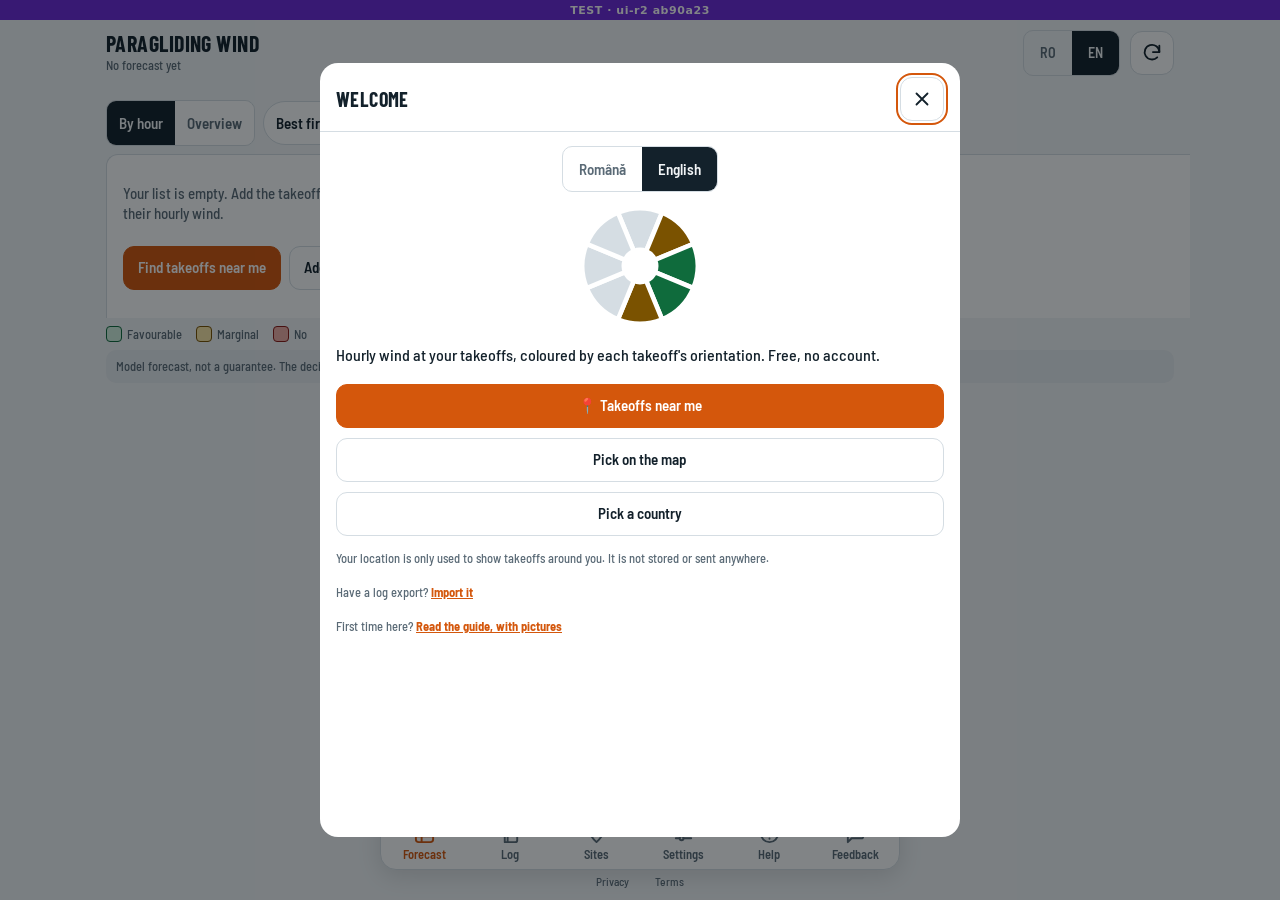
==== commit e6644884: "Test: ui-r2 ab90a23" ====
--- a/index.html
+++ b/index.html
@@ -327,7 +327,7 @@
 </style>
 </head>
 <body>
-<div style="height:20px;display:flex;align-items:center;justify-content:center;background:#6d28d9;color:#fff;font:700 11px/1 system-ui,sans-serif;letter-spacing:.05em">TEST · ui-r2 c39677d</div>
+<div style="height:20px;display:flex;align-items:center;justify-content:center;background:#6d28d9;color:#fff;font:700 11px/1 system-ui,sans-serif;letter-spacing:.05em">TEST · ui-r2 ab90a23</div>
 <style>.app{height:calc(100% - 20px)}</style>
 <div class="app">
   <div class="top">
@@ -465,6 +465,9 @@
       <div><label class="f" for="sFrom">De la ora</label><input class="in" id="sFrom" type="number" min="0" max="23" inputmode="numeric"></div>
       <div><label class="f" for="sTo">Până la ora</label><input class="in" id="sTo" type="number" min="0" max="23" inputmode="numeric"></div>
     </div>
+    <h3>Modelul meteo</h3>
+    <div class="profiles" id="models"></div>
+    <p class="hint">Modelele dau cifre puțin diferite. Când diferă mult între ele, prognoza e nesigură.</p>
     <h3>Limba</h3>
     <div class="seg2 lang" id="langSeg"><a href="?lang=ro" data-lang="ro">Română</a><a href="?lang=en" data-lang="en">English</a></div>
     <h3>Despre</h3>
@@ -538,7 +541,7 @@
 <script>
 /* ---------- limbă ----------
    Româna e sursa; EN = dicționarul română → engleză (data/i18n_en.json). Limba: ?lang=, apoi alegerea salvată, apoi limba telefonului. */
-const EN = {"Vânt la Decolare":"Paragliding Wind","Se încarcă prognoza…":"Loading forecast…","Reîmprospătează prognoza":"Refresh forecast","Jurnal de zbor":"Flight log","Editează lista de situri":"Edit site list","Alege ziua":"Pick the day","Bun":"Good","Marginal":"Marginal","Nu":"No","Calm":"Calm","Pictograma: cerul și tipul de nori · săgeata: încotro bate vântul · cifra mare: vânt la 10 m, mică: rafale (m/s)":"Icon: sky and cloud type · arrow: where the wind blows to · big number: wind at 10 m, small: gusts (m/s)","Confidențialitate":"Privacy","Închide":"Close","Locație":"Site","Numele locației":"Site name","Data":"Date","Poți alege și o zi din trecut, pentru zborurile mai vechi.":"You can pick a past day to log older flights.","Timp în aer în ziua respectivă":"Airtime that day","Ore":"Hours","Minute":"Minutes","ore":"hours","minute":"minutes","Salvează":"Save","Șterge":"Delete","Zi de zbor":"Flying day","Editează ziua de zbor":"Edit flying day","Altă locație…":"Other site…","Situri și setări":"Sites & settings","Lista ta":"Your list","Apasă din nou pentru confirmare":"Tap again to confirm","Toate siturile din România":"All sites in Romania","De pe ParaglidingEarth, ordonate după distanța față de siturile tale. Apasă + ca să adaugi.":"From ParaglidingEarth, sorted by distance from your sites. Tap + to add.","Caută un sit din România (ex: Bunloc)":"Search a site in Romania (e.g. Bunloc)","Pune un pin pe hartă: completez coordonatele, altitudinea, numele și direcțiile sugerate din panta terenului. Poți corecta orice câmp, sau le poți scrie de mână.":"Drop a pin on the map and the coordinates, altitude, name and directions suggested by the slope are filled in. You can correct any field, or type them by hand.","Alege pe hartă":"Pick on the map","Sunt la decolare (GPS)":"I'm at the takeoff (GPS)","Hartă: atinge ca să pui pinul decolării":"Map: tap to drop the takeoff pin","Nume":"Name","ex: Făureni":"e.g. Făureni","Coordonate decolare sau link Google Maps":"Takeoff coordinates or Google Maps link","În Google Maps ține apăsat pe decolare, apoi copiază coordonatele afișate sus.":"In Google Maps, long-press the takeoff, then copy the coordinates shown at the top.","Altitudine decolare (m)":"Takeoff altitude (m)","Stație Holfuy (opțional)":"Holfuy station (optional)","ex: 774 sau holfuy.com/en/weather/774":"e.g. 774 or holfuy.com/en/weather/774","Dacă lași gol, se alege automat stația cea mai apropiată, la cel mult 5 km.":"Leave empty to use the nearest station within 5 km.","Direcții bune de vânt (apasă: gri = nu, galben = marginal, verde = bun)":"Good wind directions (tap: grey = no, yellow = marginal, green = good)","Adaugă situl":"Add site","Bun până la (m/s)":"Good up to (m/s)","Marginal până la":"Marginal up to","Calm sub":"Calm below","Rafale maxime":"Max gusts","Rafală − vânt peste":"Gust − wind above","Ploaie peste (mm/h)":"Rain above (mm/h)","De la ora":"From hour","Până la ora":"To hour","Bun de zbor":"Flyable","Nu e de zbor":"Not flyable","Calm (fără vânt)":"Calm (no wind)","Fără date":"No data","Vânt slab ({v} m/s), direcția nu contează":"Light wind ({v} m/s), direction doesn't matter","Direcție bună ({d})":"Good direction ({d})","Direcție marginală ({d})":"Marginal direction ({d})","Direcție nepotrivită ({d}) pentru decolare":"Wrong direction ({d}) for this takeoff","Vânt prea tare: {v} m/s (peste {lim})":"Too strong: {v} m/s (above {lim})","Vânt tare: {v} m/s (peste {lim})":"Strong wind: {v} m/s (above {lim})","Rafale {v} m/s (peste {lim})":"Gusts {v} m/s (above {lim})","Turbulent: rafalele depășesc vântul cu {v} m/s":"Turbulent: gusts exceed the wind by {v} m/s","Ploaie {v} mm/h":"Rain {v} mm/h","Senin":"Clear","Predominant senin":"Mostly clear","Parțial noros":"Partly cloudy","Mai mult noros":"Mostly cloudy","Înnorat":"Overcast","Ceață":"Fog","Ceață cu chiciură":"Freezing fog","Burniță slabă":"Light drizzle","Burniță":"Drizzle","Burniță densă":"Dense drizzle","Burniță înghețată":"Freezing drizzle","Ploaie slabă":"Light rain","Ploaie":"Rain","Ploaie puternică":"Heavy rain","Ploaie înghețată":"Freezing rain","Ninsoare slabă":"Light snow","Ninsoare":"Snow","Ninsoare puternică":"Heavy snow","Grăunțe de zăpadă":"Snow grains","Averse slabe":"Light showers","Averse":"Showers","Averse violente":"Violent showers","Averse de ninsoare":"Snow showers","Furtună":"Thunderstorm","Furtună cu grindină":"Thunderstorm with hail","Necunoscut":"Unknown","Nori de convecție: semn de termice.":"Convective clouds: a sign of thermals.","Dezvoltare verticală puternică: risc de supradezvoltare și averse.":"Strong vertical development: risk of overdevelopment and showers.","Nor de furtună: nu se zboară.":"Thunderstorm cloud: no flying.","Strat de nori joși: termice slabe.":"Layer of low clouds: weak thermals.","Plafon jos și uniform.":"Low, uniform cloud base.","Nori la altitudine medie.":"Mid-level clouds.","Strat la altitudine medie: umbrește solul, termice slabe.":"Mid-level layer: shades the ground, weak thermals.","Nori înalți subțiri: adesea anunță un front.":"Thin high clouds: often ahead of a front.","Văl înalt: slăbește termicele.":"High veil: weakens thermals.","Ești offline.":"You are offline.","Eroare de rețea.":"Network error.","Azi":"Today","Mâine":"Tomorrow","Se descarcă prognoza…":"Downloading forecast…","Actualizat {t} · Open-Meteo":"Updated {t} · Open-Meteo","Fără prognoză încă":"No forecast yet","Nu am putut descărca prognoza. {e}":"Couldn't download the forecast. {e}"," Arăt datele de la {t}.":" Showing data from {t}."," Apasă ↻ pentru a încerca din nou.":" Tap ↻ to try again.","Lista e goală. Adaugă decolările la care zbori ca să le vezi vântul pe ore.":"Your list is empty. Add the takeoffs you fly to see their hourly wind.","Adaugă situri":"Add sites","Se descarcă prognoza pentru {n} situri…":"Downloading the forecast for {n} sites…","Nu există încă date. Apasă ↻.":"No data yet. Tap ↻.","{n} ora {h}: {st}, {d} {v} metri pe secundă, {sky}":"{n} at {h}:00: {st}, {d} {v} metres per second, {sky}","acum":"just now","acum {m} min":"{m} min ago","Cer":"Sky","Vânt la 10 m":"Wind at 10 m","Rafale":"Gusts","Vânt la ~1500 m":"Wind at ~1500 m","Nori":"Clouds","Temperatură":"Temperature","Decolare":"Takeoff","{v} m/s din {d}":"{v} m/s from {d}","(jos {lo} · mediu {mi} · sus {hi})":"(low {lo} · mid {mi} · high {hi})","ora {h}":"{h}:00","vânt din {d} {r} m/s":"wind from {d} {r} m/s","1 oră":"1 hour","{n} ore":"{n} hours","Cel mult marginal: {s} · {w}":"Marginal at best: {s} · {w}","Altitudine necunoscută":"Unknown altitude","Direcții bune: {d}":"Good directions: {d}","Marginal: {d}":"Marginal: {d}","✓ Am zburat aici":"✓ I flew here","Următoarele zile":"Next days","Fiecare pătrățel e o oră, de la {a} la {b}. Atinge o zi ca s-o vezi în tabel.":"Each square is one hour, from {a} to {b}. Tap a day to open it in the table.","la decolare":"at the takeoff","la {km} km":"{km} km away","Acum · stația Holfuy {n}":"Now · Holfuy station {n}","Istoric ↗":"History ↗",". Vânt măsurat în timp real; zonele colorate de pe cadran sunt setate de administratorul stației.":". Wind measured in real time; the coloured zones on the dial are set by the station owner.","Vântul acum la {n}":"Current wind at {n}","Stația {id}":"Station {id}","Hartă":"Map","Mută {n} mai sus":"Move {n} up","Mută {n} mai jos":"Move {n} down","Șterge {n}":"Delete {n}","Niciun sit în listă.":"No sites in your list.","{km} km de {n}":"{km} km from {n}","Adaugă {n}":"Add {n}","Niciun rezultat. Îl poți adăuga manual mai jos.":"No results. You can add it manually below.","Arată mai puține":"Show fewer","Arată toate cele {n} situri":"Show all {n} sites","vântul<br>bate din":"wind<br>from","nu":"no","marginal":"marginal","bun":"good","{n} a fost șters":"{n} removed","{n} a fost adăugat":"{n} added","Scrie un nume pentru sit.":"Enter a name for the site.","Linkurile scurte Google Maps nu conțin coordonatele. Deschide linkul, ține apăsat pe decolare și copiază coordonatele.":"Short Google Maps links don't contain the coordinates. Open the link, long-press the takeoff and copy the coordinates.","Coordonatele nu sunt valide. Exemplu: 46.6129, 23.4350":"These coordinates aren't valid. Example: 46.6129, 23.4350","Alege cel puțin o direcție bună de vânt.":"Pick at least one good wind direction.","1 zi":"1 day","{n} zile":"{n} days","în aer":"airtime","zi de zbor":"flying day","zile de zbor":"flying days","locație":"site","locații":"sites","În {y}: {d} în {z}.":"In {y}: {d} over {z}.","+ Adaugă zi de zbor":"+ Add flying day","Exportul e și backup: păstrează fișierul și încarcă-l cu „Import Excel” după ce schimbi telefonul. Se adaugă doar ce lipsește.":"The export is also a backup: keep the file and load it with “Import Excel” after changing phones. Only missing entries are added.","Pe zile":"By day","Pe locații":"By site","Încă nu ai nimic notat. Apasă „Adaugă zi de zbor”, sau „Am zburat aici” din pagina unei locații. Poți trece și zborurile mai vechi.":"Nothing logged yet. Tap “Add flying day”, or “I flew here” on a site's page. You can also log older flights.","Arată toate locațiile":"Show all sites","· {d} în {z}":"· {d} over {z}","Locații":"Sites","Atinge o locație ca să vezi zilele de acolo.":"Tap a site to see its days.","{z} · ultima: {d}":"{z} · last: {d}","Alege sau scrie locația.":"Pick or type the site.","Alege data.":"Pick the date.","Data nu poate fi în viitor.":"The date can't be in the future.","Orele și minutele nu pot fi negative.":"Hours and minutes can't be negative.","Scrie cât timp ai stat în aer.":"Enter your airtime.","Modificat":"Updated","Salvat: {s}, {d}":"Saved: {s}, {d}","Apasă din nou pentru ștergere":"Tap again to delete","Șters":"Deleted","Zile de zbor":"Flying days","Situri":"Sites","Timp în aer":"Airtime","Ultima zi":"Last day","Latitudine":"Latitude","Longitudine":"Longitude","Altitudine":"Altitude","Direcții bune":"Good directions","fără":"none","jurnal-zbor":"flight-log","Nimic nou: totul exista deja.":"Nothing new: everything was already there.","Am adăugat {x}.":"Added {x}."," și ":" and ","1 zi de zbor":"1 flying day","{n} zile de zbor":"{n} flying days","1 sit":"1 site","{n} situri":"{n} sites","Nu am putut citi fișierul. Alege un fișier exportat din jurnal.":"Couldn't read the file. Choose a file exported from the log.","Fișierul nu conține zile de zbor.":"The file contains no flying days.","Fișierul Excel a fost descărcat":"Excel file downloaded","Conectarea la Google a expirat sau a fost anulată.":"The Google sign-in expired or was cancelled.","Sincronizarea nu a reușit. Verifică internetul și încearcă din nou.":"Sync failed. Check your connection and try again.","Jurnalul pe toate dispozitivele.":"Your log on every device.","Detalii":"Details","Continuă cu Google":"Continue with Google","Sincronizez cu Drive-ul…":"Syncing with Drive…","Modificări încă nesincronizate.":"Changes not synced yet.","Sincronizat în Google Drive {t}.":"Synced to Google Drive {t}.","Sincronizează acum":"Sync now","Sincronizează":"Sync","Apasă din nou: jurnalul rămâne în Drive și se șterge de pe acest dispozitiv":"Tap again: the log stays in Drive and is removed from this device","Deconectează-te":"Sign out","Te-ai deconectat. Jurnalul e în siguranță în Drive.":"Signed out. Your log is safe in Drive.","Harta nu s-a putut încărca. Verifică internetul sau completează câmpurile de mână.":"The map couldn't load. Check your connection or fill in the fields by hand.","Relief":"Terrain","Satelit":"Satellite","Imagini © Esri":"Imagery © Esri","Caut altitudinea și numele locului…":"Looking up the altitude and place name…","Altitudine {a} m":"Altitude {a} m","panta ({s}°) coboară spre {d}: am marcat {d} bun și {a}, {b} marginal":"the slope ({s}°) faces {d}: marked {d} good and {a}, {b} marginal","teren aproape plat: alege direcțiile de mână":"nearly flat ground: pick the directions by hand","nu am găsit altitudinea, complet-o de mână":"couldn't find the altitude, enter it by hand","nume: {n}":"name: {n}","Aproape ({m} m) există deja „{n}” pe ParaglidingEarth, cu direcțiile stabilite de piloți.":"“{n}” is already on ParaglidingEarth nearby ({m} m), with directions set by pilots.","Adaugă „{n}”":"Add “{n}”","Telefonul nu oferă localizare în acest browser.":"Location isn't available in this browser.","Caut poziția GPS…":"Getting your GPS position…","Ai refuzat accesul la locație. Îl poți permite din setările browserului.":"Location access was denied. You can allow it in the browser settings.","Nu am putut afla poziția. Încearcă din nou sau pune pinul pe hartă.":"Couldn't get your position. Try again or drop the pin on the map.","Am adus datele de pe adresa veche.":"Your data was brought over from the old address.","Termeni":"Terms","Caută o decolare (ex: Bunloc)":"Search a takeoff (e.g. Bunloc)","Se încarcă lista de decolări…":"Loading the takeoff list…","Lista de decolări nu s-a putut încărca. Verifică internetul.":"The takeoff list couldn't load. Check your connection.","{km} km de tine":"{km} km from you","Arată mai multe ({n} rămase)":"Show more ({n} left)","Adaugă în listă":"Add to my list","Ordonate după distanța față de tine. Sursa: ParaglidingEarth. Apasă + ca să adaugi.":"Sorted by distance from you. Source: ParaglidingEarth. Tap + to add.","Ordonate după distanța față de siturile tale. Sursa: ParaglidingEarth. Apasă + ca să adaugi.":"Sorted by distance from your sites. Source: ParaglidingEarth. Tap + to add.","Ordonate aproximativ după zona ta (fusul orar al telefonului). Apasă „Lângă mine” pentru ordonare exactă. Sursa: ParaglidingEarth.":"Roughly sorted by your region (your phone's time zone). Tap “Near me” for exact sorting. Source: ParaglidingEarth.","Sursa: ParaglidingEarth. Caută după nume sau apasă „Lângă mine”.":"Source: ParaglidingEarth. Search by name or tap “Near me”.","Găsește decolări lângă mine":"Find takeoffs near me","{n} e deja în listă":"{n} is already in your list","Mărește harta ca să vezi decolările de pe ParaglidingEarth.":"Zoom in to see the takeoffs from ParaglidingEarth.","Noapte: fără lumină de zbor":"Night: no flying light","Decolarea nu are direcții setate: verifică dacă vântul din {d} e bun aici":"This takeoff has no wind directions set: check whether wind from {d} works here","Vânt foarte tare la ~1500 m: {v} m/s (peste {lim})":"Very strong wind at ~1500 m: {v} m/s (over {lim})","Vânt tare la ~1500 m: {v} m/s (peste {lim})":"Strong wind at ~1500 m: {v} m/s (over {lim})","Vânt la ~1500 m din spatele decolării ({d}, {v} m/s): risc de rotori":"Wind at ~1500 m from behind the takeoff ({d}, {v} m/s): rotor risk","Furtună prognozată la această oră":"Thunderstorm forecast at this hour","Furtună prognozată în ora următoare":"Thunderstorm forecast within the next hour","Furtună prognozată peste {n} ore":"Thunderstorm forecast in {n} hours","Risc de supradezvoltare: CAPE {c} J/kg, LI {li}":"Overdevelopment risk: CAPE {c} J/kg, LI {li}"," · risc de supradezvoltare de la {h}:00":" · overdevelopment risk from {h}:00","Favorabil {s} ({n}) · {w}":"Favourable {s} ({n}) · {w}","Doar {s}, sub fereastra minimă de {n} ore":"Only {s}, shorter than the {n}-hour minimum window"," · marginal {s}":" · marginal {s}","Nicio fereastră bună · calm (sub {c} m/s) {s}":"No good window · calm (under {c} m/s) {s}","Nicio fereastră bună":"No good window","Favorabil":"Favourable","Noapte":"Night","Instabilitate":"Instability","Soare":"Sun","răsărit {r} · apus {s}":"sunrise {r} · sunset {s}","Prognoză de model, nu o garanție. Decizia îți aparține, la decolare.":"Model forecast, not a guarantee. The decision is yours, at takeoff.","fără direcții setate":"no wind directions set","bune: {d}":"good: {d}","marginale: {d}":"marginal: {d}","Avertizare":"Warning","cu avertizare":"with a warning","Versiunea {v}":"Version {v}","fără direcții":"no directions","O zi are cel mult 24 de ore în aer.":"A day has at most 24 hours of airtime.","Pragurile trebuie să fie numere pozitive.":"Thresholds must be positive numbers.","„Calm sub” trebuie să fie mai mic decât „Bun până la”.":"“Calm below” must be lower than “Good up to”.","„Bun până la” nu poate depăși „Marginal până la”.":"“Good up to” cannot exceed “Marginal up to”.","„Rafale maxime” nu poate fi sub „Bun până la”.":"“Max gusts” cannot be below “Good up to”.","Serviciul de prognoză nu răspunde momentan.":"The forecast service is not responding right now.","Serviciul de prognoză a refuzat cererea (cod {s}).":"The forecast service refused the request (code {s}).","Serviciul de prognoză nu a răspuns la timp.":"The forecast service did not answer in time.","Ai modificări care nu au ajuns în Drive, așa că nu te-am deconectat. Exportă jurnalul în Excel sau încearcă din nou când ai internet.":"Some changes have not reached Drive yet, so you were not signed out. Export the log to Excel or try again when you are online.","Decolarea nu are direcții":"This takeoff has no wind directions","ParaglidingEarth nu are direcțiile ei. Până le setezi, verdictul e cel mult „Marginal”.":"ParaglidingEarth has no directions for it. Until you set them, the verdict is at most “Marginal”.","Sugerează din panta terenului":"Suggest from the slope","Setează de mână":"Set by hand","Modifică direcțiile":"Edit directions","Vânt bun până la {g} m/s, marginal până la {m}, rafale până la {r}":"Good wind up to {g} m/s, marginal up to {m}, gusts up to {r}","Reia configurarea":"Start setup again","Apasă din nou: alegi decolările de la zero":"Tap again: you will pick your takeoffs from scratch","Limite: {p}":"Limits: {p}","Fără țară":"No country","1 decolare":"1 takeoff","{n} decolări":"{n} takeoffs","{n} a fost scos din listă":"{n} was removed from the list","{n} a fost adăugat (fără direcții: setează-le din pagina lui)":"{n} was added (no directions: set them from its page)","Arăt decolările din jurul zonei tale aproximative (după fusul orar).":"Showing takeoffs around your approximate area (from your time zone).","Ai refuzat accesul la locație.":"Location access was denied.","Nu am putut afla poziția.":"Could not get your position.","Lângă mine":"Near me","Țară":"Country","Toată lumea":"Whole world","Zona":"Area","Rază":"Radius","În jurul poziției tale. Locația nu se salvează.":"Around your position. Your location is not stored.","Țara":"Country","Toată lumea: 11.508 decolări":"Whole world: 11,508 takeoffs","≈ 1 MB de descărcat. Util dacă vrei să răsfoiești alte țări; pentru zona ta, „Lângă mine” sau „Țară” e mai rapid.":"≈ 1 MB to download. Useful for browsing other countries; for your area, “Near me” or “Country” is faster.","Încarcă toată lumea":"Load the whole world","Caută după nume":"Search by name","Atinge o decolare ca s-o adaugi sau s-o scoți.":"Tap a takeoff to add or remove it.","Vedere":"View","Listă":"List","Hartă cu decolări: atinge una ca s-o adaugi":"Map of takeoffs: tap one to add it","{n} pe o rază de {r} km":"{n} within {r} km","{n} în {c}":"{n} in {c}","cele mai apropiate primele":"nearest first","{km} km":"{km} km","Niciun rezultat. Încearcă altă zonă sau harta.":"No results. Try another area or the map.","Nicio decolare în rază. Mărește raza sau alege țara.":"No takeoffs in range. Increase the radius or pick the country.","Nicio decolare.":"No takeoffs.","Continuă cu {n}":"Continue with {n}","Alege cel puțin o decolare":"Pick at least one takeoff","Gata · {n} în lista ta":"Done · {n} in your list","Fără direcții în ParaglidingEarth":"No directions in ParaglidingEarth","Scoate din listă":"Remove from list","Harta nu s-a putut încărca. Verifică internetul.":"The map could not load. Check your connection.","Bun venit":"Welcome","Alege decolările":"Pick your takeoffs","Ce limite ai?":"What are your limits?","Vântul pe ore la decolările tale, colorat după orientarea fiecăreia. Gratuit, fără cont.":"Hourly wind at your takeoffs, coloured by each takeoff's orientation. Free, no account.","📍 Decolări lângă mine":"📍 Takeoffs near me","Alege țara":"Pick a country","Locația e folosită doar ca să arătăm decolările din jurul tău. Nu se salvează și nu pleacă nicăieri.":"Your location is only used to show takeoffs around you. It is not stored or sent anywhere.","Ai un export din jurnal?":"Have a log export?","Importă-l":"Import it","Culorile din tablă se calculează după limitele tale. Le poți schimba oricând în Setări.":"The board colours follow your limits. You can change them any time in Settings.","1 decolare fără direcții":"1 takeoff without directions","{n} decolări fără direcții":"{n} takeoffs without directions","ParaglidingEarth nu are direcțiile lor: până le setezi, verdictul e cel mult „Marginal”. Le poți sugera din panta terenului din pagina fiecărei decolări.":"ParaglidingEarth has no directions for them: until you set them, the verdict is at most “Marginal”. You can suggest them from the slope on each takeoff's page.","Gata":"Done","Gata: {n} în tabla ta":"Done: {n} on your board","Direcțiile decolării":"Takeoff directions","Apasă: gri = nu, galben = marginal, verde = bun.":"Tap: grey = no, yellow = marginal, green = good.","Salvează direcțiile":"Save directions","Renunță":"Cancel","Caut panta terenului…":"Reading the slope…","Teren aproape plat în jurul decolării: alege direcțiile de mână.":"The ground around the takeoff is almost flat: pick the directions by hand.","Sugestie din panta terenului: coboară spre {d} ({s}°). Verifică și corectează înainte să salvezi.":"Suggested from the slope: it falls towards {d} ({s}°). Check and correct before saving.","Nu am putut citi panta terenului. Alege direcțiile de mână.":"Could not read the slope. Pick the directions by hand.","Direcțiile pentru {n} au fost salvate":"Directions for {n} saved","Elev / începător":"Student / beginner","Pilot":"Pilot","Avansat":"Advanced","Adaugă decolări":"Add takeoffs","Limitele tale":"Your limits","Personalizat (pragurile în m/s)":"Custom (thresholds in m/s)","Ore afișate":"Hours shown","Decolare care nu e în listă":"Takeoff not in the list","Direcții necunoscute":"Directions unknown","Vântul acum · stația Holfuy {n}":"Wind now · Holfuy station {n}","Anulează":"Undo","Încă nu ai nimic notat.":"Nothing logged yet.","Notează o zi de zbor cu „Adaugă zi de zbor”, sau cu „Am zburat aici” din pagina unei decolări. Poți trece și zborurile mai vechi.":"Log a flying day with “Add flying day”, or with “I flew here” on a takeoff's page. You can add older flights too.","{n} e din nou în listă":"{n} is back in the list","Pe ore":"By hour","Pe scurt":"Overview","Cele mai bune primele":"Best first","Prognoză":"Forecast","Jurnal":"Log","Setări":"Settings","Adaugă o decolare care nu e în listă":"Add a takeoff that is not in the list","Limba":"Language","Despre":"About","Prognoza: Open-Meteo · Decolări: ParaglidingEarth (CC BY-SA) · Vânt live: Holfuy":"Forecast: Open-Meteo · Takeoffs: ParaglidingEarth (CC BY-SA) · Live wind: Holfuy","Cum citești tabla":"How to read the board","Fiecare celulă e o oră la o decolare:":"Each cell is one hour at one takeoff:","Pictograma de sus: cerul și tipul de nori.":"Top icon: the sky and cloud type.","Săgeata: încotro bate vântul.":"Arrow: where the wind blows to.","Cifra mare: vântul la 10 m (m/s). Cifra mică: rafalele.":"Big number: wind at 10 m (m/s). Small number: gusts.","Culoarea: verdictul, după direcțiile decolării și limitele tale.":"Colour: the verdict, from the takeoff's directions and your limits.","Colțul marcat: o avertizare (vânt tare la altitudine, furtună, decolare fără direcții). Atinge celula ca să vezi motivul.":"Marked corner: a warning (strong wind aloft, storm, takeoff without directions). Tap the cell to see why.","Orele estompate: noapte, sau ore deja trecute azi.":"Faded hours: night, or hours already past today.","Arată toată ziua pentru fiecare decolare, cu fereastra cea mai bună. „Favorabil” cere minimum 2 ore bune la rând. Atinge o decolare ca să-i vezi orele.":"Shows the whole day for each takeoff, with its best window. “Favourable” needs at least 2 good hours in a row. Tap a takeoff to see its hours.","Navigare":"Navigation","Conectează-te cu Google și jurnalul se păstrează în Google Drive-ul tău, ca fișier Excel, la fel ca exportul. Aplicația vede doar fișierul ei; nimeni altcineva nu are acces.":"Sign in with Google and your log is kept in your own Google Drive, as an Excel file just like the export. The app only sees its own file; nobody else has access.","Pe ani":"By year","Anul {y}":"Year {y}","Arată toți anii":"Show all years","Ani":"Years","Atinge un an ca să vezi zilele lui. Barele arată timpul în aer pe fiecare lună.":"Tap a year to see its days. The bars show airtime in each month.","Ajutor":"Help","Ghid de utilizare":"User guide","Pas cu pas, cu imagini: tabla, culorile, decolările, jurnalul.":"Step by step, with pictures: the board, the colours, takeoffs, the flight log.","Prima dată aici?":"First time here?","Vezi ghidul, cu imagini":"Read the guide, with pictures","Sugestii":"Feedback","Despre ce e vorba":"What is it about","Idee":"Idea","Problemă":"Problem","Altceva":"Something else","Mesajul tău":"Your message","De exemplu: aș vrea vântul și în km/h.":"For example: I'd like the wind in km/h too.","Adaugă detalii tehnice (versiunea aplicației, limba, ecranul, browserul): ajută la găsirea problemelor.":"Add technical details (app version, language, screen, browser): they help track down problems.","Copiază mesajul":"Copy the message","Scrie câteva cuvinte despre ce ai vrea.":"Write a few words about what you have in mind.","Mesajul a fost copiat":"Message copied","Nu am putut copia. Selectează textul și copiază-l de mână.":"Couldn't copy. Select the text and copy it by hand.","Către":"To","Subiect":"Subject","Ai o idee sau ai găsit ceva care nu merge? Scrie aici; mesajul ajunge direct la autorul aplicației.":"Have an idea, or found something that doesn't work? Write it here; the message goes straight to the app's author.","Emailul tău (opțional)":"Your email (optional)","nume@exemplu.ro":"name@example.com","Doar dacă vrei un răspuns.":"Only if you'd like a reply.","Trimite":"Send","Mulțumim!":"Thank you!","Mesajul a ajuns la autorul aplicației.":"Your message reached the app's author.","Nu am putut trimite acum.":"Couldn't send it right now.","Verifică internetul și încearcă din nou, sau trimite-l din aplicația ta de email.":"Check your internet connection and try again, or send it from your email app.","Trimite din aplicația de email":"Send from my email app","Răspuns la":"Reply to","Adresa de email nu pare corectă. Poți s-o lași goală.":"That email address doesn't look right. You can leave it empty.","Se trimite…":"Sending…","Ai trimis mai multe mesaje la rând. Încearcă din nou peste un minut.":"You've sent several messages in a row. Try again in a minute.","Mulțumim! Mesajul a fost trimis.":"Thank you! Your message was sent."};
+const EN = {"Vânt la Decolare":"Paragliding Wind","Se încarcă prognoza…":"Loading forecast…","Reîmprospătează prognoza":"Refresh forecast","Jurnal de zbor":"Flight log","Editează lista de situri":"Edit site list","Alege ziua":"Pick the day","Bun":"Good","Marginal":"Marginal","Nu":"No","Calm":"Calm","Pictograma: cerul și tipul de nori · săgeata: încotro bate vântul · cifra mare: vânt la 10 m, mică: rafale (m/s)":"Icon: sky and cloud type · arrow: where the wind blows to · big number: wind at 10 m, small: gusts (m/s)","Confidențialitate":"Privacy","Închide":"Close","Locație":"Site","Numele locației":"Site name","Data":"Date","Poți alege și o zi din trecut, pentru zborurile mai vechi.":"You can pick a past day to log older flights.","Timp în aer în ziua respectivă":"Airtime that day","Ore":"Hours","Minute":"Minutes","ore":"hours","minute":"minutes","Salvează":"Save","Șterge":"Delete","Zi de zbor":"Flying day","Editează ziua de zbor":"Edit flying day","Altă locație…":"Other site…","Situri și setări":"Sites & settings","Lista ta":"Your list","Apasă din nou pentru confirmare":"Tap again to confirm","Toate siturile din România":"All sites in Romania","De pe ParaglidingEarth, ordonate după distanța față de siturile tale. Apasă + ca să adaugi.":"From ParaglidingEarth, sorted by distance from your sites. Tap + to add.","Caută un sit din România (ex: Bunloc)":"Search a site in Romania (e.g. Bunloc)","Pune un pin pe hartă: completez coordonatele, altitudinea, numele și direcțiile sugerate din panta terenului. Poți corecta orice câmp, sau le poți scrie de mână.":"Drop a pin on the map and the coordinates, altitude, name and directions suggested by the slope are filled in. You can correct any field, or type them by hand.","Alege pe hartă":"Pick on the map","Sunt la decolare (GPS)":"I'm at the takeoff (GPS)","Hartă: atinge ca să pui pinul decolării":"Map: tap to drop the takeoff pin","Nume":"Name","ex: Făureni":"e.g. Făureni","Coordonate decolare sau link Google Maps":"Takeoff coordinates or Google Maps link","În Google Maps ține apăsat pe decolare, apoi copiază coordonatele afișate sus.":"In Google Maps, long-press the takeoff, then copy the coordinates shown at the top.","Altitudine decolare (m)":"Takeoff altitude (m)","Stație Holfuy (opțional)":"Holfuy station (optional)","ex: 774 sau holfuy.com/en/weather/774":"e.g. 774 or holfuy.com/en/weather/774","Dacă lași gol, se alege automat stația cea mai apropiată, la cel mult 5 km.":"Leave empty to use the nearest station within 5 km.","Direcții bune de vânt (apasă: gri = nu, galben = marginal, verde = bun)":"Good wind directions (tap: grey = no, yellow = marginal, green = good)","Adaugă situl":"Add site","Bun până la (m/s)":"Good up to (m/s)","Marginal până la":"Marginal up to","Calm sub":"Calm below","Rafale maxime":"Max gusts","Rafală − vânt peste":"Gust − wind above","Ploaie peste (mm/h)":"Rain above (mm/h)","De la ora":"From hour","Până la ora":"To hour","Bun de zbor":"Flyable","Nu e de zbor":"Not flyable","Calm (fără vânt)":"Calm (no wind)","Fără date":"No data","Vânt slab ({v} m/s), direcția nu contează":"Light wind ({v} m/s), direction doesn't matter","Direcție bună ({d})":"Good direction ({d})","Direcție marginală ({d})":"Marginal direction ({d})","Direcție nepotrivită ({d}) pentru decolare":"Wrong direction ({d}) for this takeoff","Vânt prea tare: {v} m/s (peste {lim})":"Too strong: {v} m/s (above {lim})","Vânt tare: {v} m/s (peste {lim})":"Strong wind: {v} m/s (above {lim})","Rafale {v} m/s (peste {lim})":"Gusts {v} m/s (above {lim})","Turbulent: rafalele depășesc vântul cu {v} m/s":"Turbulent: gusts exceed the wind by {v} m/s","Ploaie {v} mm/h":"Rain {v} mm/h","Senin":"Clear","Predominant senin":"Mostly clear","Parțial noros":"Partly cloudy","Mai mult noros":"Mostly cloudy","Înnorat":"Overcast","Ceață":"Fog","Ceață cu chiciură":"Freezing fog","Burniță slabă":"Light drizzle","Burniță":"Drizzle","Burniță densă":"Dense drizzle","Burniță înghețată":"Freezing drizzle","Ploaie slabă":"Light rain","Ploaie":"Rain","Ploaie puternică":"Heavy rain","Ploaie înghețată":"Freezing rain","Ninsoare slabă":"Light snow","Ninsoare":"Snow","Ninsoare puternică":"Heavy snow","Grăunțe de zăpadă":"Snow grains","Averse slabe":"Light showers","Averse":"Showers","Averse violente":"Violent showers","Averse de ninsoare":"Snow showers","Furtună":"Thunderstorm","Furtună cu grindină":"Thunderstorm with hail","Necunoscut":"Unknown","Nori de convecție: semn de termice.":"Convective clouds: a sign of thermals.","Dezvoltare verticală puternică: risc de supradezvoltare și averse.":"Strong vertical development: risk of overdevelopment and showers.","Nor de furtună: nu se zboară.":"Thunderstorm cloud: no flying.","Strat de nori joși: termice slabe.":"Layer of low clouds: weak thermals.","Plafon jos și uniform.":"Low, uniform cloud base.","Nori la altitudine medie.":"Mid-level clouds.","Strat la altitudine medie: umbrește solul, termice slabe.":"Mid-level layer: shades the ground, weak thermals.","Nori înalți subțiri: adesea anunță un front.":"Thin high clouds: often ahead of a front.","Văl înalt: slăbește termicele.":"High veil: weakens thermals.","Ești offline.":"You are offline.","Eroare de rețea.":"Network error.","Azi":"Today","Mâine":"Tomorrow","Se descarcă prognoza…":"Downloading forecast…","Actualizat {t} · Open-Meteo":"Updated {t} · Open-Meteo","Fără prognoză încă":"No forecast yet","Nu am putut descărca prognoza. {e}":"Couldn't download the forecast. {e}"," Arăt datele de la {t}.":" Showing data from {t}."," Apasă ↻ pentru a încerca din nou.":" Tap ↻ to try again.","Lista e goală. Adaugă decolările la care zbori ca să le vezi vântul pe ore.":"Your list is empty. Add the takeoffs you fly to see their hourly wind.","Adaugă situri":"Add sites","Se descarcă prognoza pentru {n} situri…":"Downloading the forecast for {n} sites…","Nu există încă date. Apasă ↻.":"No data yet. Tap ↻.","{n} ora {h}: {st}, {d} {v} metri pe secundă, {sky}":"{n} at {h}:00: {st}, {d} {v} metres per second, {sky}","acum":"just now","acum {m} min":"{m} min ago","Cer":"Sky","Vânt la 10 m":"Wind at 10 m","Rafale":"Gusts","Vânt la ~1500 m":"Wind at ~1500 m","Nori":"Clouds","Temperatură":"Temperature","Decolare":"Takeoff","{v} m/s din {d}":"{v} m/s from {d}","(jos {lo} · mediu {mi} · sus {hi})":"(low {lo} · mid {mi} · high {hi})","ora {h}":"{h}:00","vânt din {d} {r} m/s":"wind from {d} {r} m/s","1 oră":"1 hour","{n} ore":"{n} hours","Cel mult marginal: {s} · {w}":"Marginal at best: {s} · {w}","Altitudine necunoscută":"Unknown altitude","Direcții bune: {d}":"Good directions: {d}","Marginal: {d}":"Marginal: {d}","✓ Am zburat aici":"✓ I flew here","Următoarele zile":"Next days","Fiecare pătrățel e o oră, de la {a} la {b}. Atinge o zi ca s-o vezi în tabel.":"Each square is one hour, from {a} to {b}. Tap a day to open it in the table.","la decolare":"at the takeoff","la {km} km":"{km} km away","Acum · stația Holfuy {n}":"Now · Holfuy station {n}","Istoric ↗":"History ↗",". Vânt măsurat în timp real; zonele colorate de pe cadran sunt setate de administratorul stației.":". Wind measured in real time; the coloured zones on the dial are set by the station owner.","Vântul acum la {n}":"Current wind at {n}","Stația {id}":"Station {id}","Hartă":"Map","Mută {n} mai sus":"Move {n} up","Mută {n} mai jos":"Move {n} down","Șterge {n}":"Delete {n}","Niciun sit în listă.":"No sites in your list.","{km} km de {n}":"{km} km from {n}","Adaugă {n}":"Add {n}","Niciun rezultat. Îl poți adăuga manual mai jos.":"No results. You can add it manually below.","Arată mai puține":"Show fewer","Arată toate cele {n} situri":"Show all {n} sites","vântul<br>bate din":"wind<br>from","nu":"no","marginal":"marginal","bun":"good","{n} a fost șters":"{n} removed","{n} a fost adăugat":"{n} added","Scrie un nume pentru sit.":"Enter a name for the site.","Linkurile scurte Google Maps nu conțin coordonatele. Deschide linkul, ține apăsat pe decolare și copiază coordonatele.":"Short Google Maps links don't contain the coordinates. Open the link, long-press the takeoff and copy the coordinates.","Coordonatele nu sunt valide. Exemplu: 46.6129, 23.4350":"These coordinates aren't valid. Example: 46.6129, 23.4350","Alege cel puțin o direcție bună de vânt.":"Pick at least one good wind direction.","1 zi":"1 day","{n} zile":"{n} days","în aer":"airtime","zi de zbor":"flying day","zile de zbor":"flying days","locație":"site","locații":"sites","În {y}: {d} în {z}.":"In {y}: {d} over {z}.","+ Adaugă zi de zbor":"+ Add flying day","Exportul e și backup: păstrează fișierul și încarcă-l cu „Import Excel” după ce schimbi telefonul. Se adaugă doar ce lipsește.":"The export is also a backup: keep the file and load it with “Import Excel” after changing phones. Only missing entries are added.","Pe zile":"By day","Pe locații":"By site","Încă nu ai nimic notat. Apasă „Adaugă zi de zbor”, sau „Am zburat aici” din pagina unei locații. Poți trece și zborurile mai vechi.":"Nothing logged yet. Tap “Add flying day”, or “I flew here” on a site's page. You can also log older flights.","Arată toate locațiile":"Show all sites","· {d} în {z}":"· {d} over {z}","Locații":"Sites","Atinge o locație ca să vezi zilele de acolo.":"Tap a site to see its days.","{z} · ultima: {d}":"{z} · last: {d}","Alege sau scrie locația.":"Pick or type the site.","Alege data.":"Pick the date.","Data nu poate fi în viitor.":"The date can't be in the future.","Orele și minutele nu pot fi negative.":"Hours and minutes can't be negative.","Scrie cât timp ai stat în aer.":"Enter your airtime.","Modificat":"Updated","Salvat: {s}, {d}":"Saved: {s}, {d}","Apasă din nou pentru ștergere":"Tap again to delete","Șters":"Deleted","Zile de zbor":"Flying days","Situri":"Sites","Timp în aer":"Airtime","Ultima zi":"Last day","Latitudine":"Latitude","Longitudine":"Longitude","Altitudine":"Altitude","Direcții bune":"Good directions","fără":"none","jurnal-zbor":"flight-log","Nimic nou: totul exista deja.":"Nothing new: everything was already there.","Am adăugat {x}.":"Added {x}."," și ":" and ","1 zi de zbor":"1 flying day","{n} zile de zbor":"{n} flying days","1 sit":"1 site","{n} situri":"{n} sites","Nu am putut citi fișierul. Alege un fișier exportat din jurnal.":"Couldn't read the file. Choose a file exported from the log.","Fișierul nu conține zile de zbor.":"The file contains no flying days.","Fișierul Excel a fost descărcat":"Excel file downloaded","Conectarea la Google a expirat sau a fost anulată.":"The Google sign-in expired or was cancelled.","Sincronizarea nu a reușit. Verifică internetul și încearcă din nou.":"Sync failed. Check your connection and try again.","Jurnalul pe toate dispozitivele.":"Your log on every device.","Detalii":"Details","Continuă cu Google":"Continue with Google","Sincronizez cu Drive-ul…":"Syncing with Drive…","Modificări încă nesincronizate.":"Changes not synced yet.","Sincronizat în Google Drive {t}.":"Synced to Google Drive {t}.","Sincronizează acum":"Sync now","Sincronizează":"Sync","Apasă din nou: jurnalul rămâne în Drive și se șterge de pe acest dispozitiv":"Tap again: the log stays in Drive and is removed from this device","Deconectează-te":"Sign out","Te-ai deconectat. Jurnalul e în siguranță în Drive.":"Signed out. Your log is safe in Drive.","Harta nu s-a putut încărca. Verifică internetul sau completează câmpurile de mână.":"The map couldn't load. Check your connection or fill in the fields by hand.","Relief":"Terrain","Satelit":"Satellite","Imagini © Esri":"Imagery © Esri","Caut altitudinea și numele locului…":"Looking up the altitude and place name…","Altitudine {a} m":"Altitude {a} m","panta ({s}°) coboară spre {d}: am marcat {d} bun și {a}, {b} marginal":"the slope ({s}°) faces {d}: marked {d} good and {a}, {b} marginal","teren aproape plat: alege direcțiile de mână":"nearly flat ground: pick the directions by hand","nu am găsit altitudinea, complet-o de mână":"couldn't find the altitude, enter it by hand","nume: {n}":"name: {n}","Aproape ({m} m) există deja „{n}” pe ParaglidingEarth, cu direcțiile stabilite de piloți.":"“{n}” is already on ParaglidingEarth nearby ({m} m), with directions set by pilots.","Adaugă „{n}”":"Add “{n}”","Telefonul nu oferă localizare în acest browser.":"Location isn't available in this browser.","Caut poziția GPS…":"Getting your GPS position…","Ai refuzat accesul la locație. Îl poți permite din setările browserului.":"Location access was denied. You can allow it in the browser settings.","Nu am putut afla poziția. Încearcă din nou sau pune pinul pe hartă.":"Couldn't get your position. Try again or drop the pin on the map.","Am adus datele de pe adresa veche.":"Your data was brought over from the old address.","Termeni":"Terms","Caută o decolare (ex: Bunloc)":"Search a takeoff (e.g. Bunloc)","Se încarcă lista de decolări…":"Loading the takeoff list…","Lista de decolări nu s-a putut încărca. Verifică internetul.":"The takeoff list couldn't load. Check your connection.","{km} km de tine":"{km} km from you","Arată mai multe ({n} rămase)":"Show more ({n} left)","Adaugă în listă":"Add to my list","Ordonate după distanța față de tine. Sursa: ParaglidingEarth. Apasă + ca să adaugi.":"Sorted by distance from you. Source: ParaglidingEarth. Tap + to add.","Ordonate după distanța față de siturile tale. Sursa: ParaglidingEarth. Apasă + ca să adaugi.":"Sorted by distance from your sites. Source: ParaglidingEarth. Tap + to add.","Ordonate aproximativ după zona ta (fusul orar al telefonului). Apasă „Lângă mine” pentru ordonare exactă. Sursa: ParaglidingEarth.":"Roughly sorted by your region (your phone's time zone). Tap “Near me” for exact sorting. Source: ParaglidingEarth.","Sursa: ParaglidingEarth. Caută după nume sau apasă „Lângă mine”.":"Source: ParaglidingEarth. Search by name or tap “Near me”.","Găsește decolări lângă mine":"Find takeoffs near me","{n} e deja în listă":"{n} is already in your list","Mărește harta ca să vezi decolările de pe ParaglidingEarth.":"Zoom in to see the takeoffs from ParaglidingEarth.","Noapte: fără lumină de zbor":"Night: no flying light","Decolarea nu are direcții setate: verifică dacă vântul din {d} e bun aici":"This takeoff has no wind directions set: check whether wind from {d} works here","Vânt foarte tare la ~1500 m: {v} m/s (peste {lim})":"Very strong wind at ~1500 m: {v} m/s (over {lim})","Vânt tare la ~1500 m: {v} m/s (peste {lim})":"Strong wind at ~1500 m: {v} m/s (over {lim})","Vânt la ~1500 m din spatele decolării ({d}, {v} m/s): risc de rotori":"Wind at ~1500 m from behind the takeoff ({d}, {v} m/s): rotor risk","Furtună prognozată la această oră":"Thunderstorm forecast at this hour","Furtună prognozată în ora următoare":"Thunderstorm forecast within the next hour","Furtună prognozată peste {n} ore":"Thunderstorm forecast in {n} hours","Risc de supradezvoltare: CAPE {c} J/kg, LI {li}":"Overdevelopment risk: CAPE {c} J/kg, LI {li}"," · risc de supradezvoltare de la {h}:00":" · overdevelopment risk from {h}:00","Favorabil {s} ({n}) · {w}":"Favourable {s} ({n}) · {w}","Doar {s}, sub fereastra minimă de {n} ore":"Only {s}, shorter than the {n}-hour minimum window"," · marginal {s}":" · marginal {s}","Nicio fereastră bună · calm (sub {c} m/s) {s}":"No good window · calm (under {c} m/s) {s}","Nicio fereastră bună":"No good window","Favorabil":"Favourable","Noapte":"Night","Instabilitate":"Instability","Soare":"Sun","răsărit {r} · apus {s}":"sunrise {r} · sunset {s}","Prognoză de model, nu o garanție. Decizia îți aparține, la decolare.":"Model forecast, not a guarantee. The decision is yours, at takeoff.","fără direcții setate":"no wind directions set","bune: {d}":"good: {d}","marginale: {d}":"marginal: {d}","Avertizare":"Warning","cu avertizare":"with a warning","Versiunea {v}":"Version {v}","fără direcții":"no directions","O zi are cel mult 24 de ore în aer.":"A day has at most 24 hours of airtime.","Pragurile trebuie să fie numere pozitive.":"Thresholds must be positive numbers.","„Calm sub” trebuie să fie mai mic decât „Bun până la”.":"“Calm below” must be lower than “Good up to”.","„Bun până la” nu poate depăși „Marginal până la”.":"“Good up to” cannot exceed “Marginal up to”.","„Rafale maxime” nu poate fi sub „Bun până la”.":"“Max gusts” cannot be below “Good up to”.","Serviciul de prognoză nu răspunde momentan.":"The forecast service is not responding right now.","Serviciul de prognoză a refuzat cererea (cod {s}).":"The forecast service refused the request (code {s}).","Serviciul de prognoză nu a răspuns la timp.":"The forecast service did not answer in time.","Ai modificări care nu au ajuns în Drive, așa că nu te-am deconectat. Exportă jurnalul în Excel sau încearcă din nou când ai internet.":"Some changes have not reached Drive yet, so you were not signed out. Export the log to Excel or try again when you are online.","Decolarea nu are direcții":"This takeoff has no wind directions","ParaglidingEarth nu are direcțiile ei. Până le setezi, verdictul e cel mult „Marginal”.":"ParaglidingEarth has no directions for it. Until you set them, the verdict is at most “Marginal”.","Sugerează din panta terenului":"Suggest from the slope","Setează de mână":"Set by hand","Modifică direcțiile":"Edit directions","Vânt bun până la {g} m/s, marginal până la {m}, rafale până la {r}":"Good wind up to {g} m/s, marginal up to {m}, gusts up to {r}","Reia configurarea":"Start setup again","Apasă din nou: alegi decolările de la zero":"Tap again: you will pick your takeoffs from scratch","Limite: {p}":"Limits: {p}","Fără țară":"No country","1 decolare":"1 takeoff","{n} decolări":"{n} takeoffs","{n} a fost scos din listă":"{n} was removed from the list","{n} a fost adăugat (fără direcții: setează-le din pagina lui)":"{n} was added (no directions: set them from its page)","Arăt decolările din jurul zonei tale aproximative (după fusul orar).":"Showing takeoffs around your approximate area (from your time zone).","Ai refuzat accesul la locație.":"Location access was denied.","Nu am putut afla poziția.":"Could not get your position.","Lângă mine":"Near me","Țară":"Country","Toată lumea":"Whole world","Zona":"Area","Rază":"Radius","În jurul poziției tale. Locația nu se salvează.":"Around your position. Your location is not stored.","Țara":"Country","Toată lumea: 11.508 decolări":"Whole world: 11,508 takeoffs","≈ 1 MB de descărcat. Util dacă vrei să răsfoiești alte țări; pentru zona ta, „Lângă mine” sau „Țară” e mai rapid.":"≈ 1 MB to download. Useful for browsing other countries; for your area, “Near me” or “Country” is faster.","Încarcă toată lumea":"Load the whole world","Caută după nume":"Search by name","Atinge o decolare ca s-o adaugi sau s-o scoți.":"Tap a takeoff to add or remove it.","Vedere":"View","Listă":"List","Hartă cu decolări: atinge una ca s-o adaugi":"Map of takeoffs: tap one to add it","{n} pe o rază de {r} km":"{n} within {r} km","{n} în {c}":"{n} in {c}","cele mai apropiate primele":"nearest first","{km} km":"{km} km","Niciun rezultat. Încearcă altă zonă sau harta.":"No results. Try another area or the map.","Nicio decolare în rază. Mărește raza sau alege țara.":"No takeoffs in range. Increase the radius or pick the country.","Nicio decolare.":"No takeoffs.","Continuă cu {n}":"Continue with {n}","Alege cel puțin o decolare":"Pick at least one takeoff","Gata · {n} în lista ta":"Done · {n} in your list","Fără direcții în ParaglidingEarth":"No directions in ParaglidingEarth","Scoate din listă":"Remove from list","Harta nu s-a putut încărca. Verifică internetul.":"The map could not load. Check your connection.","Bun venit":"Welcome","Alege decolările":"Pick your takeoffs","Ce limite ai?":"What are your limits?","Vântul pe ore la decolările tale, colorat după orientarea fiecăreia. Gratuit, fără cont.":"Hourly wind at your takeoffs, coloured by each takeoff's orientation. Free, no account.","📍 Decolări lângă mine":"📍 Takeoffs near me","Alege țara":"Pick a country","Locația e folosită doar ca să arătăm decolările din jurul tău. Nu se salvează și nu pleacă nicăieri.":"Your location is only used to show takeoffs around you. It is not stored or sent anywhere.","Ai un export din jurnal?":"Have a log export?","Importă-l":"Import it","Culorile din tablă se calculează după limitele tale. Le poți schimba oricând în Setări.":"The board colours follow your limits. You can change them any time in Settings.","1 decolare fără direcții":"1 takeoff without directions","{n} decolări fără direcții":"{n} takeoffs without directions","ParaglidingEarth nu are direcțiile lor: până le setezi, verdictul e cel mult „Marginal”. Le poți sugera din panta terenului din pagina fiecărei decolări.":"ParaglidingEarth has no directions for them: until you set them, the verdict is at most “Marginal”. You can suggest them from the slope on each takeoff's page.","Gata":"Done","Gata: {n} în tabla ta":"Done: {n} on your board","Direcțiile decolării":"Takeoff directions","Apasă: gri = nu, galben = marginal, verde = bun.":"Tap: grey = no, yellow = marginal, green = good.","Salvează direcțiile":"Save directions","Renunță":"Cancel","Caut panta terenului…":"Reading the slope…","Teren aproape plat în jurul decolării: alege direcțiile de mână.":"The ground around the takeoff is almost flat: pick the directions by hand.","Sugestie din panta terenului: coboară spre {d} ({s}°). Verifică și corectează înainte să salvezi.":"Suggested from the slope: it falls towards {d} ({s}°). Check and correct before saving.","Nu am putut citi panta terenului. Alege direcțiile de mână.":"Could not read the slope. Pick the directions by hand.","Direcțiile pentru {n} au fost salvate":"Directions for {n} saved","Elev / începător":"Student / beginner","Pilot":"Pilot","Avansat":"Advanced","Adaugă decolări":"Add takeoffs","Limitele tale":"Your limits","Personalizat (pragurile în m/s)":"Custom (thresholds in m/s)","Ore afișate":"Hours shown","Decolare care nu e în listă":"Takeoff not in the list","Direcții necunoscute":"Directions unknown","Vântul acum · stația Holfuy {n}":"Wind now · Holfuy station {n}","Anulează":"Undo","Încă nu ai nimic notat.":"Nothing logged yet.","Notează o zi de zbor cu „Adaugă zi de zbor”, sau cu „Am zburat aici” din pagina unei decolări. Poți trece și zborurile mai vechi.":"Log a flying day with “Add flying day”, or with “I flew here” on a takeoff's page. You can add older flights too.","{n} e din nou în listă":"{n} is back in the list","Pe ore":"By hour","Pe scurt":"Overview","Cele mai bune primele":"Best first","Prognoză":"Forecast","Jurnal":"Log","Setări":"Settings","Adaugă o decolare care nu e în listă":"Add a takeoff that is not in the list","Limba":"Language","Despre":"About","Prognoza: Open-Meteo · Decolări: ParaglidingEarth (CC BY-SA) · Vânt live: Holfuy":"Forecast: Open-Meteo · Takeoffs: ParaglidingEarth (CC BY-SA) · Live wind: Holfuy","Cum citești tabla":"How to read the board","Fiecare celulă e o oră la o decolare:":"Each cell is one hour at one takeoff:","Pictograma de sus: cerul și tipul de nori.":"Top icon: the sky and cloud type.","Săgeata: încotro bate vântul.":"Arrow: where the wind blows to.","Cifra mare: vântul la 10 m (m/s). Cifra mică: rafalele.":"Big number: wind at 10 m (m/s). Small number: gusts.","Culoarea: verdictul, după direcțiile decolării și limitele tale.":"Colour: the verdict, from the takeoff's directions and your limits.","Colțul marcat: o avertizare (vânt tare la altitudine, furtună, decolare fără direcții). Atinge celula ca să vezi motivul.":"Marked corner: a warning (strong wind aloft, storm, takeoff without directions). Tap the cell to see why.","Orele estompate: noapte, sau ore deja trecute azi.":"Faded hours: night, or hours already past today.","Arată toată ziua pentru fiecare decolare, cu fereastra cea mai bună. „Favorabil” cere minimum 2 ore bune la rând. Atinge o decolare ca să-i vezi orele.":"Shows the whole day for each takeoff, with its best window. “Favourable” needs at least 2 good hours in a row. Tap a takeoff to see its hours.","Navigare":"Navigation","Conectează-te cu Google și jurnalul se păstrează în Google Drive-ul tău, ca fișier Excel, la fel ca exportul. Aplicația vede doar fișierul ei; nimeni altcineva nu are acces.":"Sign in with Google and your log is kept in your own Google Drive, as an Excel file just like the export. The app only sees its own file; nobody else has access.","Pe ani":"By year","Anul {y}":"Year {y}","Arată toți anii":"Show all years","Ani":"Years","Atinge un an ca să vezi zilele lui. Barele arată timpul în aer pe fiecare lună.":"Tap a year to see its days. The bars show airtime in each month.","Ajutor":"Help","Ghid de utilizare":"User guide","Pas cu pas, cu imagini: tabla, culorile, decolările, jurnalul.":"Step by step, with pictures: the board, the colours, takeoffs, the flight log.","Prima dată aici?":"First time here?","Vezi ghidul, cu imagini":"Read the guide, with pictures","Sugestii":"Feedback","Despre ce e vorba":"What is it about","Idee":"Idea","Problemă":"Problem","Altceva":"Something else","Mesajul tău":"Your message","De exemplu: aș vrea vântul și în km/h.":"For example: I'd like the wind in km/h too.","Adaugă detalii tehnice (versiunea aplicației, limba, ecranul, browserul): ajută la găsirea problemelor.":"Add technical details (app version, language, screen, browser): they help track down problems.","Copiază mesajul":"Copy the message","Scrie câteva cuvinte despre ce ai vrea.":"Write a few words about what you have in mind.","Mesajul a fost copiat":"Message copied","Nu am putut copia. Selectează textul și copiază-l de mână.":"Couldn't copy. Select the text and copy it by hand.","Către":"To","Subiect":"Subject","Ai o idee sau ai găsit ceva care nu merge? Scrie aici; mesajul ajunge direct la autorul aplicației.":"Have an idea, or found something that doesn't work? Write it here; the message goes straight to the app's author.","Emailul tău (opțional)":"Your email (optional)","nume@exemplu.ro":"name@example.com","Doar dacă vrei un răspuns.":"Only if you'd like a reply.","Trimite":"Send","Mulțumim!":"Thank you!","Mesajul a ajuns la autorul aplicației.":"Your message reached the app's author.","Nu am putut trimite acum.":"Couldn't send it right now.","Verifică internetul și încearcă din nou, sau trimite-l din aplicația ta de email.":"Check your internet connection and try again, or send it from your email app.","Trimite din aplicația de email":"Send from my email app","Răspuns la":"Reply to","Adresa de email nu pare corectă. Poți s-o lași goală.":"That email address doesn't look right. You can leave it empty.","Se trimite…":"Sending…","Ai trimis mai multe mesaje la rând. Încearcă din nou peste un minut.":"You've sent several messages in a row. Try again in a minute.","Mulțumim! Mesajul a fost trimis.":"Thank you! Your message was sent.","Automat":"Automatic","Open-Meteo alege modelul potrivit locului. Pentru decolările din România: ICON-EU.":"Open-Meteo picks the right model for the place. For takeoffs in Romania: ICON-EU.","Serviciul meteo german (DWD): în Europa ICON-EU, după 5 zile ICON global.":"The German weather service (DWD): ICON-EU in Europe, ICON global after 5 days.","Centrul European, modelul implicit din Windy; aici pe grila datelor publice (~25 km), deci cifrele pot diferi puțin.":"The European Centre, Windy's default model; here on the public-data grid (~25 km), so the numbers can differ a little.","Serviciul meteo american (NOAA).":"The US weather service (NOAA).","Modelul meteo":"Weather model","Modelele dau cifre puțin diferite. Când diferă mult între ele, prognoza e nesigură.":"Models give slightly different numbers. When they differ a lot, the forecast is uncertain.","Modelul meteo: {m}":"Weather model: {m}","Model":"Model"};
 const LANG = (() => {
   const q = new URLSearchParams(location.search).get('lang');
   if (q === 'ro' || q === 'en'){ try{ localStorage.setItem('vld.lang', JSON.stringify(q)) }catch{} return q; }
@@ -568,14 +571,26 @@
   $('#ver').textContent = t('Versiunea {v}', {v: VERSION});
   for (const a of document.querySelectorAll('#langSeg a, #topLang a')) a.setAttribute('aria-current', String(a.dataset.lang === LANG));
 }
-const VERSION = 'a77ad6c';
+const VERSION = '2ced7a5';
 const SKY_ICONS = {"sun":[{"d":"M12 7.5 A4.5 4.5 0 1 0 12 16.5 A4.5 4.5 0 1 0 12 7.5 Z","r":"sun","f":1},{"d":"M12 2 V4.2 M12 19.8 V22 M2 12 H4.2 M19.8 12 H22 M4.9 4.9 L6.5 6.5 M17.5 17.5 L19.1 19.1 M4.9 19.1 L6.5 17.5 M17.5 6.5 L19.1 4.9","r":"sun"}],"moon":[{"d":"M19.5 14.6 A7.8 7.8 0 1 1 9.4 4.5 A6.2 6.2 0 0 0 19.5 14.6 Z","r":"ink"}],"partly":[{"d":"M6.03 10.77 A3.5 3.5 0 1 1 12 8.3","r":"sun"},{"d":"M8.5 2.6 V3.9 M2.6 8.3 H3.9 M4.3 4.1 L5.2 5 M12.7 4.1 L11.8 5","r":"sun"},{"d":"M9.5 20 H17.7 A3.4 3.4 0 0 0 18.2 13.23 A4.6 4.6 0 0 0 9.3 12.3 A3.85 3.85 0 0 0 9.5 20 Z","r":"ink"}],"cloud":[{"d":"M7 19 H17.2 A4.3 4.3 0 0 0 17.8 10.44 A5.8 5.8 0 0 0 6.6 9.9 A4.6 4.6 0 0 0 7 19 Z","r":"ink"}],"overcast":[{"d":"M5.2 14.2 A3.6 3.6 0 0 1 6.4 7.3 A5 5 0 0 1 15.6 6.4","r":"ink"},{"d":"M8 20.5 H17.5 A3.6 3.6 0 0 0 18 13.33 A5 5 0 0 0 8.2 12.4 A4.05 4.05 0 0 0 8 20.5 Z","r":"ink"}],"cumulus":[{"d":"M3.5 19 H20.5","r":"ink"},{"d":"M5.5 19 A3 3 0 0 1 6.5 13.2 A3.6 3.6 0 0 1 11.5 8.5 A4 4 0 0 1 18 12 A3.6 3.6 0 0 1 18.5 19","r":"ink"},{"d":"M20 3.6 A1.9 1.9 0 1 0 20 7.4 A1.9 1.9 0 1 0 20 3.6 Z","r":"sun","f":1}],"cirrus":[{"d":"M2.5 11 C6.5 8 10 13 15 10 M4.5 15.5 C8.5 13 12.5 17.5 20.5 14 M2.5 20 C5.5 18.5 8.5 21 12.5 19.5","r":"ink"},{"d":"M18 3.6 A2.3 2.3 0 1 0 18 8.2 A2.3 2.3 0 1 0 18 3.6 Z","r":"sun","f":1}],"fog":[{"d":"M4 7 H20 M6 11 H18 M4 15 H20 M7 19 H17","r":"ink"}],"rain":[{"d":"M7 15 H17.2 A4.3 4.3 0 0 0 17.8 6.44 A5.8 5.8 0 0 0 6.6 5.9 A4.6 4.6 0 0 0 7 15 Z","r":"ink"},{"d":"M8.5 18 L7.5 21 M12.5 18 L11.5 21 M16.5 18 L15.5 21","r":"water"}],"thunder":[{"d":"M7 15 H17.2 A4.3 4.3 0 0 0 17.8 6.44 A5.8 5.8 0 0 0 6.6 5.9 A4.6 4.6 0 0 0 7 15 Z","r":"ink"},{"d":"M13 14.5 L10.5 18.5 H13.5 L11.5 22.5","r":"sun"}],"snow":[{"d":"M7 15 H17.2 A4.3 4.3 0 0 0 17.8 6.44 A5.8 5.8 0 0 0 6.6 5.9 A4.6 4.6 0 0 0 7 15 Z","r":"ink"},{"d":"M8 18.5 V18.6 M12 19.5 V19.6 M16 18.5 V18.6 M10 22 V22.1 M14 22 V22.1","r":"water"}]};
 let HOLFUY = [];   // stațiile Holfuy din toată lumea, din holfuy.json (încărcat la pornire)
 const GOOGLE_CLIENT_ID = "649701687476-dkeevrquqrkupso4aeupqbou5lrfkrkl.apps.googleusercontent.com";
 const FEEDBACK_EMAIL = 'feedback@paraglidingwind.com';   // redirecționată de Cloudflare Email Routing către autor
 const HOLFUY_MAX_KM = 5;
 const DIRS = LANG === 'en' ? ['N','NE','E','SE','S','SW','W','NW'] : ['N','NE','E','SE','S','SV','V','NV'];
-const DEFAULT_SETTINGS = {good:5, marg:7, calm:1, gust:9, spread:4, rain:0.2, from:8, to:20};
+const DEFAULT_SETTINGS = {good:5, marg:7, calm:1, gust:9, spread:4, rain:0.2, from:8, to:20, model:'best_match'};
+/* FIA-04: modelul meteo (parametrul models din Open-Meteo). Automat = best_match: Open-Meteo alege modelul potrivit locului
+   (pentru decolările din România, ICON-EU). Doar modele cu toate cele 7 zile și vântul la ~1500 m (ICON-EU singur are 5 zile,
+   ECMWF la 9 km nu are vântul la 850 hPa, deci folosim variantele de mai jos). */
+const MODELS = {
+  best_match:    {n: 'Automat', d: 'Open-Meteo alege modelul potrivit locului. Pentru decolările din România: ICON-EU.'},
+  icon_seamless: {n: 'ICON', d: 'Serviciul meteo german (DWD): în Europa ICON-EU, după 5 zile ICON global.'},
+  ecmwf_ifs025:  {n: 'ECMWF', d: 'Centrul European, modelul implicit din Windy; aici pe grila datelor publice (~25 km), deci cifrele pot diferi puțin.'},
+  gfs_seamless:  {n: 'GFS', d: 'Serviciul meteo american (NOAA).'},
+};
+const modelOf = m => MODELS[m] ? m : 'best_match';
+/* „Actualizat acum · Open-Meteo”, plus modelul dacă nu e cel automat. */
+const statusTxt = () => t('Actualizat {t} · Open-Meteo', {t: agoTxt(fc.at)}) + (modelOf(fc.model) !== 'best_match' ? ' · ' + MODELS[fc.model].n : '');
 const HOURLY = 'wind_speed_10m,wind_direction_10m,wind_gusts_10m,precipitation,cloud_cover,cape,temperature_2m,wind_speed_850hPa,wind_direction_850hPa,weather_code,cloud_cover_low,cloud_cover_mid,cloud_cover_high,is_day,lifted_index';
 const STALE_MS = 30*60*1000;
 const STATUS_TXT = {go: t('Favorabil'), maybe: t('Marginal'), no: t('Nu e de zbor'), calm: t('Calm (fără vânt)'), night: t('Noapte'), na: t('Fără date')};
@@ -1061,19 +1076,29 @@
 /* ---------- date ---------- */
 async function load(force){
   if (loading || !sites.length) { render(); return; }
-  const missing = sites.some(s => !fc || !fc.bySite[key(s)]);
+  const model = modelOf(settings.model);
+  const missing = sites.some(s => !fc || !fc.bySite[key(s)]) || modelOf(fc?.model) !== model;
   if (!force && fc && !missing && Date.now() - fc.at < STALE_MS) { render(); return; }
   loading = true; lastError = null; render();
   try{
-    const p = new URLSearchParams({
+    const common = {
       latitude: sites.map(s => s.lat).join(','),
       longitude: sites.map(s => s.lon).join(','),
       elevation: sites.map(s => s.alt ?? 'nan').join(','),
-      hourly: HOURLY, daily: 'sunrise,sunset', wind_speed_unit:'ms', timezone: TZ || 'auto', forecast_days:'7'
-    });
+      wind_speed_unit:'ms', timezone: TZ || 'auto', forecast_days:'7'
+    };
+    const p = new URLSearchParams({...common, hourly: HOURLY, daily: 'sunrise,sunset', ...(model === 'best_match' ? {} : {models: model})});
     const r = await fetchRetry('https://api.open-meteo.com/v1/forecast?' + p);
     if (!r.ok) throw new Error(r.status >= 500 ? t('Serviciul de prognoză nu răspunde momentan.') : t('Serviciul de prognoză a refuzat cererea (cod {s}).', {s: r.status}));
     let data = await r.json(); if (!Array.isArray(data)) data = [data];
+    // ICON și ECMWF nu au indicele LI, fără de care regula de supradezvoltare (CAPE + LI) nu se aplică. Îl luăm din modelul automat.
+    if (data.some(d => d.hourly.lifted_index?.every(v => v == null))){
+      try {
+        const r2 = await fetchRetry('https://api.open-meteo.com/v1/forecast?' + new URLSearchParams({...common, hourly: 'lifted_index'}));
+        let li = r2.ok ? await r2.json() : []; if (!Array.isArray(li)) li = [li];
+        data.forEach((d, i) => { const x = li[i]?.hourly; if (x && x.time.length === d.hourly.time.length && x.time[0] === d.hourly.time[0]) d.hourly.lifted_index = x.lifted_index; });
+      } catch {}
+    }
     const bySite = {};
     data.forEach((d, i) => {
       const h = d.hourly;
@@ -1082,12 +1107,14 @@
         code:h.weather_code, lo:h.cloud_cover_low, mi:h.cloud_cover_mid, hi:h.cloud_cover_high, day:h.is_day, li:h.lifted_index,
         sr:d.daily?.sunrise, ss:d.daily?.sunset};
     });
-    fc = {at: Date.now(), bySite};
+    fc = {at: Date.now(), model, bySite};
     store.set('vld.fc3', fc);
   }catch(e){
     lastError = navigator.onLine === false ? t('Ești offline.') : e.name === 'AbortError' ? t('Serviciul de prognoză nu a răspuns la timp.')
       : e instanceof TypeError ? t('Eroare de rețea.') : (e.message || t('Eroare de rețea.'));
   }finally{ loading = false; render(); }
+  // Modelul s-a schimbat cât timp se descărca prognoza: o descărcăm încă o dată, cu modelul nou.
+  if (!lastError && fc && modelOf(fc.model) !== modelOf(settings.model)) load();
 }
 
 function hourData(site, t){
@@ -1142,7 +1169,7 @@
   // status
   const st = $('#status');
   if (loading) st.textContent = t('Se descarcă prognoza…');
-  else if (fc) st.textContent = t('Actualizat {t} · Open-Meteo', {t: agoTxt(fc.at)});
+  else if (fc) st.textContent = statusTxt();
   else st.textContent = t('Fără prognoză încă');
   $('#refresh').classList.toggle('spin', loading);
   const b = $('#banner');
@@ -1270,6 +1297,7 @@
       <dt>${t('Instabilitate')}</dt><dd>${w.cape != null ? 'CAPE ' + Math.round(w.cape) + ' J/kg' : '–'}${w.li != null ? ' · LI ' + String(Math.round(w.li * 10) / 10).replace('-', '−') : ''}</dd>
       <dt>${t('Temperatură')}</dt><dd>${w.tt != null ? w.tt.toFixed(1) + ' °C' : '–'}</dd>
       ${sun ? `<dt>${t('Soare')}</dt><dd>${t('răsărit {r} · apus {s}', {r: sun.rise, s: sun.set})}</dd>` : ''}
+      <dt>${t('Model')}</dt><dd>${t(MODELS[modelOf(fc?.model)].n)}${modelOf(fc?.model) === 'best_match' ? ' (Open-Meteo)' : ''}</dd>
       <dt>${t('Decolare')}</dt><dd>${dirsTxt(s)}${s.alt ? ' · ' + s.alt + ' m' : ''}</dd>
     </dl>
     <p class="disclaimer">${t('Prognoză de model, nu o garanție. Decizia îți aparține, la decolare.')}</p>
@@ -1337,8 +1365,12 @@
   $('#dlgEdit').showModal();
 }
 /* UI-05: setările (limite, ore, limbă, despre) au ecranul lor, separat de lista de situri. */
+function renderModels(){
+  const cur = modelOf(settings.model);
+  $('#models').innerHTML = Object.entries(MODELS).map(([k, x]) => `<button type="button" class="prof" data-model="${k}" aria-pressed="${cur === k}"><b>${t(x.n)}</b><span>${t(x.d)}</span></button>`).join('');
+}
 function openSettings(){
-  renderProfiles(); fillSettings(); $('#sErr').hidden = true;
+  renderProfiles(); renderModels(); fillSettings(); $('#sErr').hidden = true;
   $('#dlgSettings').showModal();
 }
 function renderMyList(){
@@ -1744,6 +1776,7 @@
   }
   if (btn.id === 'findNear') return openOnb(1, 'near');
   if (btn.id === 'pickOpen') return openPick();
+  if (btn.dataset.model){ settings = {...settings, model: btn.dataset.model}; store.set('vld.settings', settings); renderModels(); load(true); return toast(t('Modelul meteo: {m}', {m: t(MODELS[btn.dataset.model].n)})); }
   if (btn.dataset.prof){ settings = {...settings, ...PROFILES[btn.dataset.prof]}; store.set('vld.settings', settings); fillSettings(); renderProfiles(); $('#sErr').hidden = true; render(); return toast(t('Limite: {p}', {p: t(PROF_NAME[btn.dataset.prof])})); }
   if (pickClick(btn) || onbClick(btn) || dirClick(btn)) return;
 });
@@ -2145,7 +2178,7 @@
 $('#dlgSettings').addEventListener('close', () => render());
 // La revenirea în aplicație (ex. după o oră), azi tabla sare din nou la ora curentă.
 document.addEventListener('visibilitychange', () => { if (!document.hidden) load().then(() => { if (dayIdx === 0) scrollToNow(); }); });
-setInterval(() => { if (!loading && fc) $('#status').textContent = t('Actualizat {t} · Open-Meteo', {t: agoTxt(fc.at)}); }, 60000);
+setInterval(() => { if (!loading && fc) $('#status').textContent = statusTxt(); }, 60000);
 
 /* Mutarea de pe adresa veche (camarasanvlad89.github.io/vant-la-decolare): pagina de acolo trimite datele în #migrate=…
    Lista de situri se preia întocmai dacă aici nu există încă una; zilele de zbor se unesc fără dubluri. */
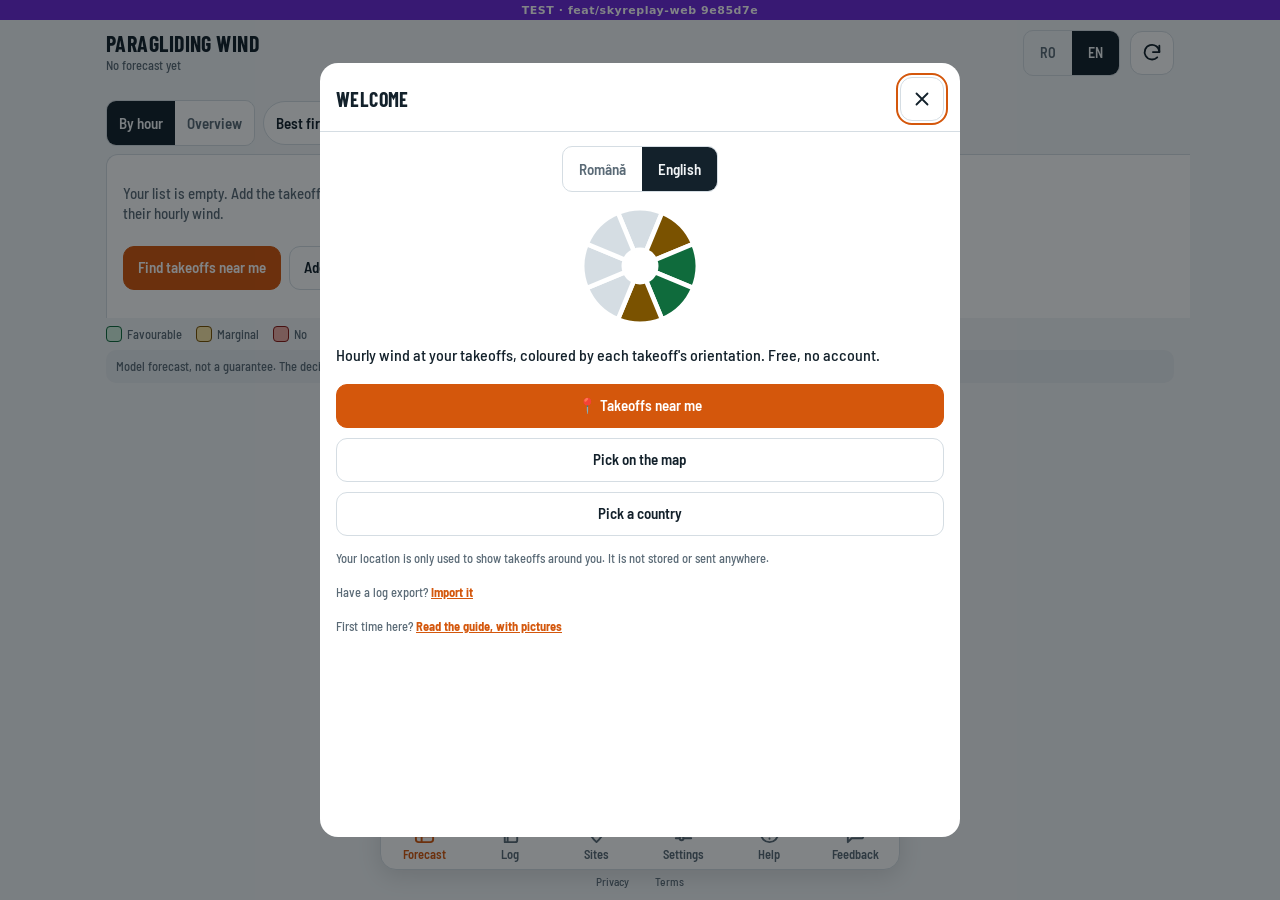
==== commit 9e860fd3: "Test: feat/skyreplay-web 9e85d7e" ====
--- a/index.html
+++ b/index.html
@@ -211,6 +211,16 @@
 .pin{color:var(--accent);filter:drop-shadow(0 1px 2px rgb(0 0 0 / .4))}
 #mapInfo{margin-top:8px;color:var(--ink)}
 #mapInfo button{margin-top:6px}
+/* Jurnal: ziua cu traseele ei (reluarea 3D) */
+.lday{border-bottom:1px solid var(--line)}
+.lday:last-child{border-bottom:0}
+.list .lday button.row{border-bottom:0}
+.lday .trk{display:flex;flex-wrap:wrap;gap:4px 16px;margin-top:-10px;padding:0 10px 4px}
+.lday .trk button{min-height:36px;padding:0;border:0;background:none;color:var(--accent);font-weight:600;font-size:14px}
+.lday .trk button.sec{color:var(--muted);font-weight:500}
+.lday.drop{background:var(--sunk);box-shadow:inset 0 0 0 2px var(--accent)}
+.tlist{display:flex;flex-direction:column;gap:8px;margin:8px 0}
+.tlist a{justify-content:space-between}
 .sync{display:flex;flex-wrap:wrap;align-items:center;gap:8px 12px;margin-bottom:14px;padding:12px;border-radius:12px;background:var(--sunk)}
 .sync p{margin:0;flex:1 1 220px;font-size:13.5px;color:var(--muted)}
 .sync p b{color:var(--ink)}
@@ -303,6 +313,7 @@
 /* Doar tabla se micșorează când ecranul e scund; restul își păstrează înălțimea (altfel banda de zile se taie). */
 .top,.banner,.days,.viewbar,.legend{flex:0 0 auto}
 .seg2.lang{display:inline-flex}
+.seg2.units button{flex:1 1 0;min-width:0}
 .viewbar .chipb{min-height:44px}
 .board.summary{margin:0 16px;border:1px solid var(--line);border-radius:12px;padding:4px 0}
 .sumhead,.sumrow{display:grid;grid-template-columns:118px 1fr;gap:10px;align-items:center;padding:8px 12px}
@@ -327,7 +338,7 @@
 </style>
 </head>
 <body>
-<div style="height:20px;display:flex;align-items:center;justify-content:center;background:#6d28d9;color:#fff;font:700 11px/1 system-ui,sans-serif;letter-spacing:.05em">TEST · ui-r2 ab90a23</div>
+<div style="height:20px;display:flex;align-items:center;justify-content:center;background:#6d28d9;color:#fff;font:700 11px/1 system-ui,sans-serif;letter-spacing:.05em">TEST · feat/skyreplay-web 9e85d7e</div>
 <style>.app{height:calc(100% - 20px)}</style>
 <div class="app">
   <div class="top">
@@ -403,6 +414,11 @@
   </div>
 </div></dialog>
 
+<dialog id="dlgTrack"><div class="sheet">
+  <header><h2 id="trTitle">Traseu</h2><button class="iconbtn" data-close aria-label="Închide"><svg viewBox="0 0 24 24"><path d="M6 6l12 12M18 6L6 18"/></svg></button></header>
+  <div class="body" id="trBody"></div>
+</div></dialog>
+
 <dialog id="dlgEdit"><div class="sheet">
   <header><h2>Situri</h2><button class="iconbtn" data-close aria-label="Închide"><svg viewBox="0 0 24 24"><path d="M6 6l12 12M18 6L6 18"/></svg></button></header>
   <div class="body">
@@ -449,9 +465,9 @@
   <div class="body">
     <h3>Limitele tale</h3>
     <div class="profiles" id="profiles"></div>
-    <details class="custom" id="customBox"><summary>Personalizat (pragurile în m/s)</summary>
+    <details class="custom" id="customBox"><summary id="customSum">Personalizat (pragurile de vânt în m/s)</summary>
       <div class="three">
-        <div><label class="f" for="sGood">Bun până la (m/s)</label><input class="in" id="sGood" type="number" step="0.5" inputmode="decimal"></div>
+        <div><label class="f" for="sGood">Bun până la</label><input class="in" id="sGood" type="number" step="0.5" inputmode="decimal"></div>
         <div><label class="f" for="sMarg">Marginal până la</label><input class="in" id="sMarg" type="number" step="0.5" inputmode="decimal"></div>
         <div><label class="f" for="sCalm">Calm sub</label><input class="in" id="sCalm" type="number" step="0.5" inputmode="decimal"></div>
         <div><label class="f" for="sGust">Rafale maxime</label><input class="in" id="sGust" type="number" step="0.5" inputmode="decimal"></div>
@@ -465,6 +481,9 @@
       <div><label class="f" for="sFrom">De la ora</label><input class="in" id="sFrom" type="number" min="0" max="23" inputmode="numeric"></div>
       <div><label class="f" for="sTo">Până la ora</label><input class="in" id="sTo" type="number" min="0" max="23" inputmode="numeric"></div>
     </div>
+    <h3>Unitatea vântului</h3>
+    <span class="seg2 units" role="group" aria-label="Unitatea vântului" id="unitSeg"><button type="button" data-unit="ms" aria-pressed="true">m/s</button><button type="button" data-unit="kmh" aria-pressed="false">km/h</button><button type="button" data-unit="kt" aria-pressed="false" aria-label="Noduri">kt</button><button type="button" data-unit="mph" aria-pressed="false">mph</button></span>
+    <p class="hint">Doar afișarea se schimbă: limitele rămân aceleași.</p>
     <h3>Modelul meteo</h3>
     <div class="profiles" id="models"></div>
     <p class="hint">Modelele dau cifre puțin diferite. Când diferă mult între ele, prognoza e nesigură.</p>
@@ -487,7 +506,7 @@
     <ul class="helplist">
       <li>Pictograma de sus: cerul și tipul de nori.</li>
       <li>Săgeata: încotro bate vântul.</li>
-      <li>Cifra mare: vântul la 10 m (m/s). Cifra mică: rafalele.</li>
+      <li>Cifra mare: vântul la 10 m, în unitatea aleasă în Setări (implicit m/s). Cifra mică: rafalele.</li>
       <li>Culoarea: verdictul, după direcțiile decolării și limitele tale.</li>
       <li>Colțul marcat: o avertizare (vânt tare la altitudine, furtună, decolare fără direcții). Atinge celula ca să vezi motivul.</li>
       <li>Orele estompate: noapte, sau ore deja trecute azi.</li>
@@ -506,7 +525,7 @@
       <label class="f">Despre ce e vorba</label>
       <span class="seg2" role="group" aria-label="Despre ce e vorba" id="ideaKind"><button type="button" data-kind="idee" aria-pressed="true">Idee</button><button type="button" data-kind="problema" aria-pressed="false">Problemă</button><button type="button" data-kind="altceva" aria-pressed="false">Altceva</button></span>
       <label class="f" for="ideaText">Mesajul tău</label>
-      <textarea class="in" id="ideaText" rows="6" maxlength="1500" placeholder="De exemplu: aș vrea vântul și în km/h."></textarea>
+      <textarea class="in" id="ideaText" rows="6" maxlength="1500" placeholder="De exemplu: lipsește o decolare din zona mea."></textarea>
       <label class="f" for="ideaReply">Emailul tău (opțional)</label>
       <input class="in" id="ideaReply" type="email" inputmode="email" autocomplete="email" maxlength="200" placeholder="nume@exemplu.ro">
       <p class="hint">Doar dacă vrei un răspuns.</p>
@@ -535,13 +554,14 @@
   <div class="foot" id="pickFoot"></div>
 </div></dialog>
 
+<input type="file" id="trackFile" accept=".fit,.igc,.gpx,.gz,.zip,application/octet-stream,application/zip" hidden>
 <input type="file" id="importFile" accept=".xlsx,application/vnd.openxmlformats-officedocument.spreadsheetml.sheet" hidden>
 <div class="toast" id="toast" hidden></div>
 
 <script>
 /* ---------- limbă ----------
    Româna e sursa; EN = dicționarul română → engleză (data/i18n_en.json). Limba: ?lang=, apoi alegerea salvată, apoi limba telefonului. */
-const EN = {"Vânt la Decolare":"Paragliding Wind","Se încarcă prognoza…":"Loading forecast…","Reîmprospătează prognoza":"Refresh forecast","Jurnal de zbor":"Flight log","Editează lista de situri":"Edit site list","Alege ziua":"Pick the day","Bun":"Good","Marginal":"Marginal","Nu":"No","Calm":"Calm","Pictograma: cerul și tipul de nori · săgeata: încotro bate vântul · cifra mare: vânt la 10 m, mică: rafale (m/s)":"Icon: sky and cloud type · arrow: where the wind blows to · big number: wind at 10 m, small: gusts (m/s)","Confidențialitate":"Privacy","Închide":"Close","Locație":"Site","Numele locației":"Site name","Data":"Date","Poți alege și o zi din trecut, pentru zborurile mai vechi.":"You can pick a past day to log older flights.","Timp în aer în ziua respectivă":"Airtime that day","Ore":"Hours","Minute":"Minutes","ore":"hours","minute":"minutes","Salvează":"Save","Șterge":"Delete","Zi de zbor":"Flying day","Editează ziua de zbor":"Edit flying day","Altă locație…":"Other site…","Situri și setări":"Sites & settings","Lista ta":"Your list","Apasă din nou pentru confirmare":"Tap again to confirm","Toate siturile din România":"All sites in Romania","De pe ParaglidingEarth, ordonate după distanța față de siturile tale. Apasă + ca să adaugi.":"From ParaglidingEarth, sorted by distance from your sites. Tap + to add.","Caută un sit din România (ex: Bunloc)":"Search a site in Romania (e.g. Bunloc)","Pune un pin pe hartă: completez coordonatele, altitudinea, numele și direcțiile sugerate din panta terenului. Poți corecta orice câmp, sau le poți scrie de mână.":"Drop a pin on the map and the coordinates, altitude, name and directions suggested by the slope are filled in. You can correct any field, or type them by hand.","Alege pe hartă":"Pick on the map","Sunt la decolare (GPS)":"I'm at the takeoff (GPS)","Hartă: atinge ca să pui pinul decolării":"Map: tap to drop the takeoff pin","Nume":"Name","ex: Făureni":"e.g. Făureni","Coordonate decolare sau link Google Maps":"Takeoff coordinates or Google Maps link","În Google Maps ține apăsat pe decolare, apoi copiază coordonatele afișate sus.":"In Google Maps, long-press the takeoff, then copy the coordinates shown at the top.","Altitudine decolare (m)":"Takeoff altitude (m)","Stație Holfuy (opțional)":"Holfuy station (optional)","ex: 774 sau holfuy.com/en/weather/774":"e.g. 774 or holfuy.com/en/weather/774","Dacă lași gol, se alege automat stația cea mai apropiată, la cel mult 5 km.":"Leave empty to use the nearest station within 5 km.","Direcții bune de vânt (apasă: gri = nu, galben = marginal, verde = bun)":"Good wind directions (tap: grey = no, yellow = marginal, green = good)","Adaugă situl":"Add site","Bun până la (m/s)":"Good up to (m/s)","Marginal până la":"Marginal up to","Calm sub":"Calm below","Rafale maxime":"Max gusts","Rafală − vânt peste":"Gust − wind above","Ploaie peste (mm/h)":"Rain above (mm/h)","De la ora":"From hour","Până la ora":"To hour","Bun de zbor":"Flyable","Nu e de zbor":"Not flyable","Calm (fără vânt)":"Calm (no wind)","Fără date":"No data","Vânt slab ({v} m/s), direcția nu contează":"Light wind ({v} m/s), direction doesn't matter","Direcție bună ({d})":"Good direction ({d})","Direcție marginală ({d})":"Marginal direction ({d})","Direcție nepotrivită ({d}) pentru decolare":"Wrong direction ({d}) for this takeoff","Vânt prea tare: {v} m/s (peste {lim})":"Too strong: {v} m/s (above {lim})","Vânt tare: {v} m/s (peste {lim})":"Strong wind: {v} m/s (above {lim})","Rafale {v} m/s (peste {lim})":"Gusts {v} m/s (above {lim})","Turbulent: rafalele depășesc vântul cu {v} m/s":"Turbulent: gusts exceed the wind by {v} m/s","Ploaie {v} mm/h":"Rain {v} mm/h","Senin":"Clear","Predominant senin":"Mostly clear","Parțial noros":"Partly cloudy","Mai mult noros":"Mostly cloudy","Înnorat":"Overcast","Ceață":"Fog","Ceață cu chiciură":"Freezing fog","Burniță slabă":"Light drizzle","Burniță":"Drizzle","Burniță densă":"Dense drizzle","Burniță înghețată":"Freezing drizzle","Ploaie slabă":"Light rain","Ploaie":"Rain","Ploaie puternică":"Heavy rain","Ploaie înghețată":"Freezing rain","Ninsoare slabă":"Light snow","Ninsoare":"Snow","Ninsoare puternică":"Heavy snow","Grăunțe de zăpadă":"Snow grains","Averse slabe":"Light showers","Averse":"Showers","Averse violente":"Violent showers","Averse de ninsoare":"Snow showers","Furtună":"Thunderstorm","Furtună cu grindină":"Thunderstorm with hail","Necunoscut":"Unknown","Nori de convecție: semn de termice.":"Convective clouds: a sign of thermals.","Dezvoltare verticală puternică: risc de supradezvoltare și averse.":"Strong vertical development: risk of overdevelopment and showers.","Nor de furtună: nu se zboară.":"Thunderstorm cloud: no flying.","Strat de nori joși: termice slabe.":"Layer of low clouds: weak thermals.","Plafon jos și uniform.":"Low, uniform cloud base.","Nori la altitudine medie.":"Mid-level clouds.","Strat la altitudine medie: umbrește solul, termice slabe.":"Mid-level layer: shades the ground, weak thermals.","Nori înalți subțiri: adesea anunță un front.":"Thin high clouds: often ahead of a front.","Văl înalt: slăbește termicele.":"High veil: weakens thermals.","Ești offline.":"You are offline.","Eroare de rețea.":"Network error.","Azi":"Today","Mâine":"Tomorrow","Se descarcă prognoza…":"Downloading forecast…","Actualizat {t} · Open-Meteo":"Updated {t} · Open-Meteo","Fără prognoză încă":"No forecast yet","Nu am putut descărca prognoza. {e}":"Couldn't download the forecast. {e}"," Arăt datele de la {t}.":" Showing data from {t}."," Apasă ↻ pentru a încerca din nou.":" Tap ↻ to try again.","Lista e goală. Adaugă decolările la care zbori ca să le vezi vântul pe ore.":"Your list is empty. Add the takeoffs you fly to see their hourly wind.","Adaugă situri":"Add sites","Se descarcă prognoza pentru {n} situri…":"Downloading the forecast for {n} sites…","Nu există încă date. Apasă ↻.":"No data yet. Tap ↻.","{n} ora {h}: {st}, {d} {v} metri pe secundă, {sky}":"{n} at {h}:00: {st}, {d} {v} metres per second, {sky}","acum":"just now","acum {m} min":"{m} min ago","Cer":"Sky","Vânt la 10 m":"Wind at 10 m","Rafale":"Gusts","Vânt la ~1500 m":"Wind at ~1500 m","Nori":"Clouds","Temperatură":"Temperature","Decolare":"Takeoff","{v} m/s din {d}":"{v} m/s from {d}","(jos {lo} · mediu {mi} · sus {hi})":"(low {lo} · mid {mi} · high {hi})","ora {h}":"{h}:00","vânt din {d} {r} m/s":"wind from {d} {r} m/s","1 oră":"1 hour","{n} ore":"{n} hours","Cel mult marginal: {s} · {w}":"Marginal at best: {s} · {w}","Altitudine necunoscută":"Unknown altitude","Direcții bune: {d}":"Good directions: {d}","Marginal: {d}":"Marginal: {d}","✓ Am zburat aici":"✓ I flew here","Următoarele zile":"Next days","Fiecare pătrățel e o oră, de la {a} la {b}. Atinge o zi ca s-o vezi în tabel.":"Each square is one hour, from {a} to {b}. Tap a day to open it in the table.","la decolare":"at the takeoff","la {km} km":"{km} km away","Acum · stația Holfuy {n}":"Now · Holfuy station {n}","Istoric ↗":"History ↗",". Vânt măsurat în timp real; zonele colorate de pe cadran sunt setate de administratorul stației.":". Wind measured in real time; the coloured zones on the dial are set by the station owner.","Vântul acum la {n}":"Current wind at {n}","Stația {id}":"Station {id}","Hartă":"Map","Mută {n} mai sus":"Move {n} up","Mută {n} mai jos":"Move {n} down","Șterge {n}":"Delete {n}","Niciun sit în listă.":"No sites in your list.","{km} km de {n}":"{km} km from {n}","Adaugă {n}":"Add {n}","Niciun rezultat. Îl poți adăuga manual mai jos.":"No results. You can add it manually below.","Arată mai puține":"Show fewer","Arată toate cele {n} situri":"Show all {n} sites","vântul<br>bate din":"wind<br>from","nu":"no","marginal":"marginal","bun":"good","{n} a fost șters":"{n} removed","{n} a fost adăugat":"{n} added","Scrie un nume pentru sit.":"Enter a name for the site.","Linkurile scurte Google Maps nu conțin coordonatele. Deschide linkul, ține apăsat pe decolare și copiază coordonatele.":"Short Google Maps links don't contain the coordinates. Open the link, long-press the takeoff and copy the coordinates.","Coordonatele nu sunt valide. Exemplu: 46.6129, 23.4350":"These coordinates aren't valid. Example: 46.6129, 23.4350","Alege cel puțin o direcție bună de vânt.":"Pick at least one good wind direction.","1 zi":"1 day","{n} zile":"{n} days","în aer":"airtime","zi de zbor":"flying day","zile de zbor":"flying days","locație":"site","locații":"sites","În {y}: {d} în {z}.":"In {y}: {d} over {z}.","+ Adaugă zi de zbor":"+ Add flying day","Exportul e și backup: păstrează fișierul și încarcă-l cu „Import Excel” după ce schimbi telefonul. Se adaugă doar ce lipsește.":"The export is also a backup: keep the file and load it with “Import Excel” after changing phones. Only missing entries are added.","Pe zile":"By day","Pe locații":"By site","Încă nu ai nimic notat. Apasă „Adaugă zi de zbor”, sau „Am zburat aici” din pagina unei locații. Poți trece și zborurile mai vechi.":"Nothing logged yet. Tap “Add flying day”, or “I flew here” on a site's page. You can also log older flights.","Arată toate locațiile":"Show all sites","· {d} în {z}":"· {d} over {z}","Locații":"Sites","Atinge o locație ca să vezi zilele de acolo.":"Tap a site to see its days.","{z} · ultima: {d}":"{z} · last: {d}","Alege sau scrie locația.":"Pick or type the site.","Alege data.":"Pick the date.","Data nu poate fi în viitor.":"The date can't be in the future.","Orele și minutele nu pot fi negative.":"Hours and minutes can't be negative.","Scrie cât timp ai stat în aer.":"Enter your airtime.","Modificat":"Updated","Salvat: {s}, {d}":"Saved: {s}, {d}","Apasă din nou pentru ștergere":"Tap again to delete","Șters":"Deleted","Zile de zbor":"Flying days","Situri":"Sites","Timp în aer":"Airtime","Ultima zi":"Last day","Latitudine":"Latitude","Longitudine":"Longitude","Altitudine":"Altitude","Direcții bune":"Good directions","fără":"none","jurnal-zbor":"flight-log","Nimic nou: totul exista deja.":"Nothing new: everything was already there.","Am adăugat {x}.":"Added {x}."," și ":" and ","1 zi de zbor":"1 flying day","{n} zile de zbor":"{n} flying days","1 sit":"1 site","{n} situri":"{n} sites","Nu am putut citi fișierul. Alege un fișier exportat din jurnal.":"Couldn't read the file. Choose a file exported from the log.","Fișierul nu conține zile de zbor.":"The file contains no flying days.","Fișierul Excel a fost descărcat":"Excel file downloaded","Conectarea la Google a expirat sau a fost anulată.":"The Google sign-in expired or was cancelled.","Sincronizarea nu a reușit. Verifică internetul și încearcă din nou.":"Sync failed. Check your connection and try again.","Jurnalul pe toate dispozitivele.":"Your log on every device.","Detalii":"Details","Continuă cu Google":"Continue with Google","Sincronizez cu Drive-ul…":"Syncing with Drive…","Modificări încă nesincronizate.":"Changes not synced yet.","Sincronizat în Google Drive {t}.":"Synced to Google Drive {t}.","Sincronizează acum":"Sync now","Sincronizează":"Sync","Apasă din nou: jurnalul rămâne în Drive și se șterge de pe acest dispozitiv":"Tap again: the log stays in Drive and is removed from this device","Deconectează-te":"Sign out","Te-ai deconectat. Jurnalul e în siguranță în Drive.":"Signed out. Your log is safe in Drive.","Harta nu s-a putut încărca. Verifică internetul sau completează câmpurile de mână.":"The map couldn't load. Check your connection or fill in the fields by hand.","Relief":"Terrain","Satelit":"Satellite","Imagini © Esri":"Imagery © Esri","Caut altitudinea și numele locului…":"Looking up the altitude and place name…","Altitudine {a} m":"Altitude {a} m","panta ({s}°) coboară spre {d}: am marcat {d} bun și {a}, {b} marginal":"the slope ({s}°) faces {d}: marked {d} good and {a}, {b} marginal","teren aproape plat: alege direcțiile de mână":"nearly flat ground: pick the directions by hand","nu am găsit altitudinea, complet-o de mână":"couldn't find the altitude, enter it by hand","nume: {n}":"name: {n}","Aproape ({m} m) există deja „{n}” pe ParaglidingEarth, cu direcțiile stabilite de piloți.":"“{n}” is already on ParaglidingEarth nearby ({m} m), with directions set by pilots.","Adaugă „{n}”":"Add “{n}”","Telefonul nu oferă localizare în acest browser.":"Location isn't available in this browser.","Caut poziția GPS…":"Getting your GPS position…","Ai refuzat accesul la locație. Îl poți permite din setările browserului.":"Location access was denied. You can allow it in the browser settings.","Nu am putut afla poziția. Încearcă din nou sau pune pinul pe hartă.":"Couldn't get your position. Try again or drop the pin on the map.","Am adus datele de pe adresa veche.":"Your data was brought over from the old address.","Termeni":"Terms","Caută o decolare (ex: Bunloc)":"Search a takeoff (e.g. Bunloc)","Se încarcă lista de decolări…":"Loading the takeoff list…","Lista de decolări nu s-a putut încărca. Verifică internetul.":"The takeoff list couldn't load. Check your connection.","{km} km de tine":"{km} km from you","Arată mai multe ({n} rămase)":"Show more ({n} left)","Adaugă în listă":"Add to my list","Ordonate după distanța față de tine. Sursa: ParaglidingEarth. Apasă + ca să adaugi.":"Sorted by distance from you. Source: ParaglidingEarth. Tap + to add.","Ordonate după distanța față de siturile tale. Sursa: ParaglidingEarth. Apasă + ca să adaugi.":"Sorted by distance from your sites. Source: ParaglidingEarth. Tap + to add.","Ordonate aproximativ după zona ta (fusul orar al telefonului). Apasă „Lângă mine” pentru ordonare exactă. Sursa: ParaglidingEarth.":"Roughly sorted by your region (your phone's time zone). Tap “Near me” for exact sorting. Source: ParaglidingEarth.","Sursa: ParaglidingEarth. Caută după nume sau apasă „Lângă mine”.":"Source: ParaglidingEarth. Search by name or tap “Near me”.","Găsește decolări lângă mine":"Find takeoffs near me","{n} e deja în listă":"{n} is already in your list","Mărește harta ca să vezi decolările de pe ParaglidingEarth.":"Zoom in to see the takeoffs from ParaglidingEarth.","Noapte: fără lumină de zbor":"Night: no flying light","Decolarea nu are direcții setate: verifică dacă vântul din {d} e bun aici":"This takeoff has no wind directions set: check whether wind from {d} works here","Vânt foarte tare la ~1500 m: {v} m/s (peste {lim})":"Very strong wind at ~1500 m: {v} m/s (over {lim})","Vânt tare la ~1500 m: {v} m/s (peste {lim})":"Strong wind at ~1500 m: {v} m/s (over {lim})","Vânt la ~1500 m din spatele decolării ({d}, {v} m/s): risc de rotori":"Wind at ~1500 m from behind the takeoff ({d}, {v} m/s): rotor risk","Furtună prognozată la această oră":"Thunderstorm forecast at this hour","Furtună prognozată în ora următoare":"Thunderstorm forecast within the next hour","Furtună prognozată peste {n} ore":"Thunderstorm forecast in {n} hours","Risc de supradezvoltare: CAPE {c} J/kg, LI {li}":"Overdevelopment risk: CAPE {c} J/kg, LI {li}"," · risc de supradezvoltare de la {h}:00":" · overdevelopment risk from {h}:00","Favorabil {s} ({n}) · {w}":"Favourable {s} ({n}) · {w}","Doar {s}, sub fereastra minimă de {n} ore":"Only {s}, shorter than the {n}-hour minimum window"," · marginal {s}":" · marginal {s}","Nicio fereastră bună · calm (sub {c} m/s) {s}":"No good window · calm (under {c} m/s) {s}","Nicio fereastră bună":"No good window","Favorabil":"Favourable","Noapte":"Night","Instabilitate":"Instability","Soare":"Sun","răsărit {r} · apus {s}":"sunrise {r} · sunset {s}","Prognoză de model, nu o garanție. Decizia îți aparține, la decolare.":"Model forecast, not a guarantee. The decision is yours, at takeoff.","fără direcții setate":"no wind directions set","bune: {d}":"good: {d}","marginale: {d}":"marginal: {d}","Avertizare":"Warning","cu avertizare":"with a warning","Versiunea {v}":"Version {v}","fără direcții":"no directions","O zi are cel mult 24 de ore în aer.":"A day has at most 24 hours of airtime.","Pragurile trebuie să fie numere pozitive.":"Thresholds must be positive numbers.","„Calm sub” trebuie să fie mai mic decât „Bun până la”.":"“Calm below” must be lower than “Good up to”.","„Bun până la” nu poate depăși „Marginal până la”.":"“Good up to” cannot exceed “Marginal up to”.","„Rafale maxime” nu poate fi sub „Bun până la”.":"“Max gusts” cannot be below “Good up to”.","Serviciul de prognoză nu răspunde momentan.":"The forecast service is not responding right now.","Serviciul de prognoză a refuzat cererea (cod {s}).":"The forecast service refused the request (code {s}).","Serviciul de prognoză nu a răspuns la timp.":"The forecast service did not answer in time.","Ai modificări care nu au ajuns în Drive, așa că nu te-am deconectat. Exportă jurnalul în Excel sau încearcă din nou când ai internet.":"Some changes have not reached Drive yet, so you were not signed out. Export the log to Excel or try again when you are online.","Decolarea nu are direcții":"This takeoff has no wind directions","ParaglidingEarth nu are direcțiile ei. Până le setezi, verdictul e cel mult „Marginal”.":"ParaglidingEarth has no directions for it. Until you set them, the verdict is at most “Marginal”.","Sugerează din panta terenului":"Suggest from the slope","Setează de mână":"Set by hand","Modifică direcțiile":"Edit directions","Vânt bun până la {g} m/s, marginal până la {m}, rafale până la {r}":"Good wind up to {g} m/s, marginal up to {m}, gusts up to {r}","Reia configurarea":"Start setup again","Apasă din nou: alegi decolările de la zero":"Tap again: you will pick your takeoffs from scratch","Limite: {p}":"Limits: {p}","Fără țară":"No country","1 decolare":"1 takeoff","{n} decolări":"{n} takeoffs","{n} a fost scos din listă":"{n} was removed from the list","{n} a fost adăugat (fără direcții: setează-le din pagina lui)":"{n} was added (no directions: set them from its page)","Arăt decolările din jurul zonei tale aproximative (după fusul orar).":"Showing takeoffs around your approximate area (from your time zone).","Ai refuzat accesul la locație.":"Location access was denied.","Nu am putut afla poziția.":"Could not get your position.","Lângă mine":"Near me","Țară":"Country","Toată lumea":"Whole world","Zona":"Area","Rază":"Radius","În jurul poziției tale. Locația nu se salvează.":"Around your position. Your location is not stored.","Țara":"Country","Toată lumea: 11.508 decolări":"Whole world: 11,508 takeoffs","≈ 1 MB de descărcat. Util dacă vrei să răsfoiești alte țări; pentru zona ta, „Lângă mine” sau „Țară” e mai rapid.":"≈ 1 MB to download. Useful for browsing other countries; for your area, “Near me” or “Country” is faster.","Încarcă toată lumea":"Load the whole world","Caută după nume":"Search by name","Atinge o decolare ca s-o adaugi sau s-o scoți.":"Tap a takeoff to add or remove it.","Vedere":"View","Listă":"List","Hartă cu decolări: atinge una ca s-o adaugi":"Map of takeoffs: tap one to add it","{n} pe o rază de {r} km":"{n} within {r} km","{n} în {c}":"{n} in {c}","cele mai apropiate primele":"nearest first","{km} km":"{km} km","Niciun rezultat. Încearcă altă zonă sau harta.":"No results. Try another area or the map.","Nicio decolare în rază. Mărește raza sau alege țara.":"No takeoffs in range. Increase the radius or pick the country.","Nicio decolare.":"No takeoffs.","Continuă cu {n}":"Continue with {n}","Alege cel puțin o decolare":"Pick at least one takeoff","Gata · {n} în lista ta":"Done · {n} in your list","Fără direcții în ParaglidingEarth":"No directions in ParaglidingEarth","Scoate din listă":"Remove from list","Harta nu s-a putut încărca. Verifică internetul.":"The map could not load. Check your connection.","Bun venit":"Welcome","Alege decolările":"Pick your takeoffs","Ce limite ai?":"What are your limits?","Vântul pe ore la decolările tale, colorat după orientarea fiecăreia. Gratuit, fără cont.":"Hourly wind at your takeoffs, coloured by each takeoff's orientation. Free, no account.","📍 Decolări lângă mine":"📍 Takeoffs near me","Alege țara":"Pick a country","Locația e folosită doar ca să arătăm decolările din jurul tău. Nu se salvează și nu pleacă nicăieri.":"Your location is only used to show takeoffs around you. It is not stored or sent anywhere.","Ai un export din jurnal?":"Have a log export?","Importă-l":"Import it","Culorile din tablă se calculează după limitele tale. Le poți schimba oricând în Setări.":"The board colours follow your limits. You can change them any time in Settings.","1 decolare fără direcții":"1 takeoff without directions","{n} decolări fără direcții":"{n} takeoffs without directions","ParaglidingEarth nu are direcțiile lor: până le setezi, verdictul e cel mult „Marginal”. Le poți sugera din panta terenului din pagina fiecărei decolări.":"ParaglidingEarth has no directions for them: until you set them, the verdict is at most “Marginal”. You can suggest them from the slope on each takeoff's page.","Gata":"Done","Gata: {n} în tabla ta":"Done: {n} on your board","Direcțiile decolării":"Takeoff directions","Apasă: gri = nu, galben = marginal, verde = bun.":"Tap: grey = no, yellow = marginal, green = good.","Salvează direcțiile":"Save directions","Renunță":"Cancel","Caut panta terenului…":"Reading the slope…","Teren aproape plat în jurul decolării: alege direcțiile de mână.":"The ground around the takeoff is almost flat: pick the directions by hand.","Sugestie din panta terenului: coboară spre {d} ({s}°). Verifică și corectează înainte să salvezi.":"Suggested from the slope: it falls towards {d} ({s}°). Check and correct before saving.","Nu am putut citi panta terenului. Alege direcțiile de mână.":"Could not read the slope. Pick the directions by hand.","Direcțiile pentru {n} au fost salvate":"Directions for {n} saved","Elev / începător":"Student / beginner","Pilot":"Pilot","Avansat":"Advanced","Adaugă decolări":"Add takeoffs","Limitele tale":"Your limits","Personalizat (pragurile în m/s)":"Custom (thresholds in m/s)","Ore afișate":"Hours shown","Decolare care nu e în listă":"Takeoff not in the list","Direcții necunoscute":"Directions unknown","Vântul acum · stația Holfuy {n}":"Wind now · Holfuy station {n}","Anulează":"Undo","Încă nu ai nimic notat.":"Nothing logged yet.","Notează o zi de zbor cu „Adaugă zi de zbor”, sau cu „Am zburat aici” din pagina unei decolări. Poți trece și zborurile mai vechi.":"Log a flying day with “Add flying day”, or with “I flew here” on a takeoff's page. You can add older flights too.","{n} e din nou în listă":"{n} is back in the list","Pe ore":"By hour","Pe scurt":"Overview","Cele mai bune primele":"Best first","Prognoză":"Forecast","Jurnal":"Log","Setări":"Settings","Adaugă o decolare care nu e în listă":"Add a takeoff that is not in the list","Limba":"Language","Despre":"About","Prognoza: Open-Meteo · Decolări: ParaglidingEarth (CC BY-SA) · Vânt live: Holfuy":"Forecast: Open-Meteo · Takeoffs: ParaglidingEarth (CC BY-SA) · Live wind: Holfuy","Cum citești tabla":"How to read the board","Fiecare celulă e o oră la o decolare:":"Each cell is one hour at one takeoff:","Pictograma de sus: cerul și tipul de nori.":"Top icon: the sky and cloud type.","Săgeata: încotro bate vântul.":"Arrow: where the wind blows to.","Cifra mare: vântul la 10 m (m/s). Cifra mică: rafalele.":"Big number: wind at 10 m (m/s). Small number: gusts.","Culoarea: verdictul, după direcțiile decolării și limitele tale.":"Colour: the verdict, from the takeoff's directions and your limits.","Colțul marcat: o avertizare (vânt tare la altitudine, furtună, decolare fără direcții). Atinge celula ca să vezi motivul.":"Marked corner: a warning (strong wind aloft, storm, takeoff without directions). Tap the cell to see why.","Orele estompate: noapte, sau ore deja trecute azi.":"Faded hours: night, or hours already past today.","Arată toată ziua pentru fiecare decolare, cu fereastra cea mai bună. „Favorabil” cere minimum 2 ore bune la rând. Atinge o decolare ca să-i vezi orele.":"Shows the whole day for each takeoff, with its best window. “Favourable” needs at least 2 good hours in a row. Tap a takeoff to see its hours.","Navigare":"Navigation","Conectează-te cu Google și jurnalul se păstrează în Google Drive-ul tău, ca fișier Excel, la fel ca exportul. Aplicația vede doar fișierul ei; nimeni altcineva nu are acces.":"Sign in with Google and your log is kept in your own Google Drive, as an Excel file just like the export. The app only sees its own file; nobody else has access.","Pe ani":"By year","Anul {y}":"Year {y}","Arată toți anii":"Show all years","Ani":"Years","Atinge un an ca să vezi zilele lui. Barele arată timpul în aer pe fiecare lună.":"Tap a year to see its days. The bars show airtime in each month.","Ajutor":"Help","Ghid de utilizare":"User guide","Pas cu pas, cu imagini: tabla, culorile, decolările, jurnalul.":"Step by step, with pictures: the board, the colours, takeoffs, the flight log.","Prima dată aici?":"First time here?","Vezi ghidul, cu imagini":"Read the guide, with pictures","Sugestii":"Feedback","Despre ce e vorba":"What is it about","Idee":"Idea","Problemă":"Problem","Altceva":"Something else","Mesajul tău":"Your message","De exemplu: aș vrea vântul și în km/h.":"For example: I'd like the wind in km/h too.","Adaugă detalii tehnice (versiunea aplicației, limba, ecranul, browserul): ajută la găsirea problemelor.":"Add technical details (app version, language, screen, browser): they help track down problems.","Copiază mesajul":"Copy the message","Scrie câteva cuvinte despre ce ai vrea.":"Write a few words about what you have in mind.","Mesajul a fost copiat":"Message copied","Nu am putut copia. Selectează textul și copiază-l de mână.":"Couldn't copy. Select the text and copy it by hand.","Către":"To","Subiect":"Subject","Ai o idee sau ai găsit ceva care nu merge? Scrie aici; mesajul ajunge direct la autorul aplicației.":"Have an idea, or found something that doesn't work? Write it here; the message goes straight to the app's author.","Emailul tău (opțional)":"Your email (optional)","nume@exemplu.ro":"name@example.com","Doar dacă vrei un răspuns.":"Only if you'd like a reply.","Trimite":"Send","Mulțumim!":"Thank you!","Mesajul a ajuns la autorul aplicației.":"Your message reached the app's author.","Nu am putut trimite acum.":"Couldn't send it right now.","Verifică internetul și încearcă din nou, sau trimite-l din aplicația ta de email.":"Check your internet connection and try again, or send it from your email app.","Trimite din aplicația de email":"Send from my email app","Răspuns la":"Reply to","Adresa de email nu pare corectă. Poți s-o lași goală.":"That email address doesn't look right. You can leave it empty.","Se trimite…":"Sending…","Ai trimis mai multe mesaje la rând. Încearcă din nou peste un minut.":"You've sent several messages in a row. Try again in a minute.","Mulțumim! Mesajul a fost trimis.":"Thank you! Your message was sent.","Automat":"Automatic","Open-Meteo alege modelul potrivit locului. Pentru decolările din România: ICON-EU.":"Open-Meteo picks the right model for the place. For takeoffs in Romania: ICON-EU.","Serviciul meteo german (DWD): în Europa ICON-EU, după 5 zile ICON global.":"The German weather service (DWD): ICON-EU in Europe, ICON global after 5 days.","Centrul European, modelul implicit din Windy; aici pe grila datelor publice (~25 km), deci cifrele pot diferi puțin.":"The European Centre, Windy's default model; here on the public-data grid (~25 km), so the numbers can differ a little.","Serviciul meteo american (NOAA).":"The US weather service (NOAA).","Modelul meteo":"Weather model","Modelele dau cifre puțin diferite. Când diferă mult între ele, prognoza e nesigură.":"Models give slightly different numbers. When they differ a lot, the forecast is uncertain.","Modelul meteo: {m}":"Weather model: {m}","Model":"Model"};
+const EN = {"Vânt la Decolare":"Paragliding Wind","Se încarcă prognoza…":"Loading forecast…","Reîmprospătează prognoza":"Refresh forecast","Jurnal de zbor":"Flight log","Editează lista de situri":"Edit site list","Alege ziua":"Pick the day","Bun":"Good","Marginal":"Marginal","Nu":"No","Calm":"Calm","Pictograma: cerul și tipul de nori · săgeata: încotro bate vântul · cifra mare: vânt la 10 m, mică: rafale (m/s)":"Icon: sky and cloud type · arrow: where the wind blows to · big number: wind at 10 m, small: gusts (m/s)","Confidențialitate":"Privacy","Închide":"Close","Locație":"Site","Numele locației":"Site name","Data":"Date","Poți alege și o zi din trecut, pentru zborurile mai vechi.":"You can pick a past day to log older flights.","Timp în aer în ziua respectivă":"Airtime that day","Ore":"Hours","Minute":"Minutes","ore":"hours","minute":"minutes","Salvează":"Save","Șterge":"Delete","Zi de zbor":"Flying day","Editează ziua de zbor":"Edit flying day","Altă locație…":"Other site…","Situri și setări":"Sites & settings","Lista ta":"Your list","Apasă din nou pentru confirmare":"Tap again to confirm","Toate siturile din România":"All sites in Romania","De pe ParaglidingEarth, ordonate după distanța față de siturile tale. Apasă + ca să adaugi.":"From ParaglidingEarth, sorted by distance from your sites. Tap + to add.","Caută un sit din România (ex: Bunloc)":"Search a site in Romania (e.g. Bunloc)","Pune un pin pe hartă: completez coordonatele, altitudinea, numele și direcțiile sugerate din panta terenului. Poți corecta orice câmp, sau le poți scrie de mână.":"Drop a pin on the map and the coordinates, altitude, name and directions suggested by the slope are filled in. You can correct any field, or type them by hand.","Alege pe hartă":"Pick on the map","Sunt la decolare (GPS)":"I'm at the takeoff (GPS)","Hartă: atinge ca să pui pinul decolării":"Map: tap to drop the takeoff pin","Nume":"Name","ex: Făureni":"e.g. Făureni","Coordonate decolare sau link Google Maps":"Takeoff coordinates or Google Maps link","În Google Maps ține apăsat pe decolare, apoi copiază coordonatele afișate sus.":"In Google Maps, long-press the takeoff, then copy the coordinates shown at the top.","Altitudine decolare (m)":"Takeoff altitude (m)","Stație Holfuy (opțional)":"Holfuy station (optional)","ex: 774 sau holfuy.com/en/weather/774":"e.g. 774 or holfuy.com/en/weather/774","Dacă lași gol, se alege automat stația cea mai apropiată, la cel mult 5 km.":"Leave empty to use the nearest station within 5 km.","Direcții bune de vânt (apasă: gri = nu, galben = marginal, verde = bun)":"Good wind directions (tap: grey = no, yellow = marginal, green = good)","Adaugă situl":"Add site","Bun până la":"Good up to","Marginal până la":"Marginal up to","Calm sub":"Calm below","Rafale maxime":"Max gusts","Rafală − vânt peste":"Gust − wind above","Ploaie peste (mm/h)":"Rain above (mm/h)","De la ora":"From hour","Până la ora":"To hour","Bun de zbor":"Flyable","Nu e de zbor":"Not flyable","Calm (fără vânt)":"Calm (no wind)","Fără date":"No data","Vânt slab ({v} {u}), direcția nu contează":"Light wind ({v} {u}), direction doesn't matter","Direcție bună ({d})":"Good direction ({d})","Direcție marginală ({d})":"Marginal direction ({d})","Direcție nepotrivită ({d}) pentru decolare":"Wrong direction ({d}) for this takeoff","Vânt prea tare: {v} {u} (peste {lim})":"Too strong: {v} {u} (above {lim})","Vânt tare: {v} {u} (peste {lim})":"Strong wind: {v} {u} (above {lim})","Rafale {v} {u} (peste {lim})":"Gusts {v} {u} (above {lim})","Turbulent: rafalele depășesc vântul cu {v} {u}":"Turbulent: gusts exceed the wind by {v} {u}","Ploaie {v} mm/h":"Rain {v} mm/h","Senin":"Clear","Predominant senin":"Mostly clear","Parțial noros":"Partly cloudy","Mai mult noros":"Mostly cloudy","Înnorat":"Overcast","Ceață":"Fog","Ceață cu chiciură":"Freezing fog","Burniță slabă":"Light drizzle","Burniță":"Drizzle","Burniță densă":"Dense drizzle","Burniță înghețată":"Freezing drizzle","Ploaie slabă":"Light rain","Ploaie":"Rain","Ploaie puternică":"Heavy rain","Ploaie înghețată":"Freezing rain","Ninsoare slabă":"Light snow","Ninsoare":"Snow","Ninsoare puternică":"Heavy snow","Grăunțe de zăpadă":"Snow grains","Averse slabe":"Light showers","Averse":"Showers","Averse violente":"Violent showers","Averse de ninsoare":"Snow showers","Furtună":"Thunderstorm","Furtună cu grindină":"Thunderstorm with hail","Necunoscut":"Unknown","Nori de convecție: semn de termice.":"Convective clouds: a sign of thermals.","Dezvoltare verticală puternică: risc de supradezvoltare și averse.":"Strong vertical development: risk of overdevelopment and showers.","Nor de furtună: nu se zboară.":"Thunderstorm cloud: no flying.","Strat de nori joși: termice slabe.":"Layer of low clouds: weak thermals.","Plafon jos și uniform.":"Low, uniform cloud base.","Nori la altitudine medie.":"Mid-level clouds.","Strat la altitudine medie: umbrește solul, termice slabe.":"Mid-level layer: shades the ground, weak thermals.","Nori înalți subțiri: adesea anunță un front.":"Thin high clouds: often ahead of a front.","Văl înalt: slăbește termicele.":"High veil: weakens thermals.","Ești offline.":"You are offline.","Eroare de rețea.":"Network error.","Azi":"Today","Mâine":"Tomorrow","Se descarcă prognoza…":"Downloading forecast…","Actualizat {t} · Open-Meteo":"Updated {t} · Open-Meteo","Fără prognoză încă":"No forecast yet","Nu am putut descărca prognoza. {e}":"Couldn't download the forecast. {e}"," Arăt datele de la {t}.":" Showing data from {t}."," Apasă ↻ pentru a încerca din nou.":" Tap ↻ to try again.","Lista e goală. Adaugă decolările la care zbori ca să le vezi vântul pe ore.":"Your list is empty. Add the takeoffs you fly to see their hourly wind.","Adaugă situri":"Add sites","Se descarcă prognoza pentru {n} situri…":"Downloading the forecast for {n} sites…","Nu există încă date. Apasă ↻.":"No data yet. Tap ↻.","{n} ora {h}: {st}, {d} {v} {u}, {sky}":"{n} at {h}:00: {st}, {d} {v} {u}, {sky}","acum":"just now","acum {m} min":"{m} min ago","Cer":"Sky","Vânt la 10 m":"Wind at 10 m","Rafale":"Gusts","Vânt la ~1500 m":"Wind at ~1500 m","Nori":"Clouds","Temperatură":"Temperature","Decolare":"Takeoff","{v} {u} din {d}":"{v} {u} from {d}","(jos {lo} · mediu {mi} · sus {hi})":"(low {lo} · mid {mi} · high {hi})","ora {h}":"{h}:00","vânt din {d} {r} {u}":"wind from {d} {r} {u}","1 oră":"1 hour","{n} ore":"{n} hours","Cel mult marginal: {s} · {w}":"Marginal at best: {s} · {w}","Altitudine necunoscută":"Unknown altitude","Direcții bune: {d}":"Good directions: {d}","Marginal: {d}":"Marginal: {d}","✓ Am zburat aici":"✓ I flew here","Următoarele zile":"Next days","Fiecare pătrățel e o oră, de la {a} la {b}. Atinge o zi ca s-o vezi în tabel.":"Each square is one hour, from {a} to {b}. Tap a day to open it in the table.","la decolare":"at the takeoff","la {km} km":"{km} km away","Acum · stația Holfuy {n}":"Now · Holfuy station {n}","Istoric ↗":"History ↗",". Vânt măsurat în timp real; zonele colorate de pe cadran sunt setate de administratorul stației.":". Wind measured in real time; the coloured zones on the dial are set by the station owner.","Vântul acum la {n}":"Current wind at {n}","Stația {id}":"Station {id}","Hartă":"Map","Mută {n} mai sus":"Move {n} up","Mută {n} mai jos":"Move {n} down","Șterge {n}":"Delete {n}","Niciun sit în listă.":"No sites in your list.","{km} km de {n}":"{km} km from {n}","Adaugă {n}":"Add {n}","Niciun rezultat. Îl poți adăuga manual mai jos.":"No results. You can add it manually below.","Arată mai puține":"Show fewer","Arată toate cele {n} situri":"Show all {n} sites","vântul<br>bate din":"wind<br>from","nu":"no","marginal":"marginal","bun":"good","{n} a fost șters":"{n} removed","{n} a fost adăugat":"{n} added","Scrie un nume pentru sit.":"Enter a name for the site.","Linkurile scurte Google Maps nu conțin coordonatele. Deschide linkul, ține apăsat pe decolare și copiază coordonatele.":"Short Google Maps links don't contain the coordinates. Open the link, long-press the takeoff and copy the coordinates.","Coordonatele nu sunt valide. Exemplu: 46.6129, 23.4350":"These coordinates aren't valid. Example: 46.6129, 23.4350","Alege cel puțin o direcție bună de vânt.":"Pick at least one good wind direction.","1 zi":"1 day","{n} zile":"{n} days","în aer":"airtime","zi de zbor":"flying day","zile de zbor":"flying days","locație":"site","locații":"sites","În {y}: {d} în {z}.":"In {y}: {d} over {z}.","+ Adaugă zi de zbor":"+ Add flying day","Exportul e și backup: păstrează fișierul și încarcă-l cu „Import Excel” după ce schimbi telefonul. Se adaugă doar ce lipsește.":"The export is also a backup: keep the file and load it with “Import Excel” after changing phones. Only missing entries are added.","Pe zile":"By day","Pe locații":"By site","Încă nu ai nimic notat. Apasă „Adaugă zi de zbor”, sau „Am zburat aici” din pagina unei locații. Poți trece și zborurile mai vechi.":"Nothing logged yet. Tap “Add flying day”, or “I flew here” on a site's page. You can also log older flights.","Arată toate locațiile":"Show all sites","· {d} în {z}":"· {d} over {z}","Locații":"Sites","Atinge o locație ca să vezi zilele de acolo.":"Tap a site to see its days.","{z} · ultima: {d}":"{z} · last: {d}","Alege sau scrie locația.":"Pick or type the site.","Alege data.":"Pick the date.","Data nu poate fi în viitor.":"The date can't be in the future.","Orele și minutele nu pot fi negative.":"Hours and minutes can't be negative.","Scrie cât timp ai stat în aer.":"Enter your airtime.","Modificat":"Updated","Salvat: {s}, {d}":"Saved: {s}, {d}","Apasă din nou pentru ștergere":"Tap again to delete","Șters":"Deleted","Zile de zbor":"Flying days","Situri":"Sites","Timp în aer":"Airtime","Ultima zi":"Last day","Latitudine":"Latitude","Longitudine":"Longitude","Altitudine":"Altitude","Direcții bune":"Good directions","fără":"none","jurnal-zbor":"flight-log","Nimic nou: totul exista deja.":"Nothing new: everything was already there.","Am adăugat {x}.":"Added {x}."," și ":" and ","1 zi de zbor":"1 flying day","{n} zile de zbor":"{n} flying days","1 sit":"1 site","{n} situri":"{n} sites","Nu am putut citi fișierul. Alege un fișier exportat din jurnal.":"Couldn't read the file. Choose a file exported from the log.","Fișierul nu conține zile de zbor.":"The file contains no flying days.","Fișierul Excel a fost descărcat":"Excel file downloaded","Conectarea la Google a expirat sau a fost anulată.":"The Google sign-in expired or was cancelled.","Sincronizarea nu a reușit. Verifică internetul și încearcă din nou.":"Sync failed. Check your connection and try again.","Jurnalul pe toate dispozitivele.":"Your log on every device.","Detalii":"Details","Continuă cu Google":"Continue with Google","Sincronizez cu Drive-ul…":"Syncing with Drive…","Modificări încă nesincronizate.":"Changes not synced yet.","Sincronizat în Google Drive {t}.":"Synced to Google Drive {t}.","Sincronizează acum":"Sync now","Sincronizează":"Sync","Apasă din nou: jurnalul rămâne în Drive și se șterge de pe acest dispozitiv":"Tap again: the log stays in Drive and is removed from this device","Deconectează-te":"Sign out","Te-ai deconectat. Jurnalul e în siguranță în Drive.":"Signed out. Your log is safe in Drive.","Harta nu s-a putut încărca. Verifică internetul sau completează câmpurile de mână.":"The map couldn't load. Check your connection or fill in the fields by hand.","Relief":"Terrain","Satelit":"Satellite","Imagini © Esri":"Imagery © Esri","Caut altitudinea și numele locului…":"Looking up the altitude and place name…","Altitudine {a} m":"Altitude {a} m","panta ({s}°) coboară spre {d}: am marcat {d} bun și {a}, {b} marginal":"the slope ({s}°) faces {d}: marked {d} good and {a}, {b} marginal","teren aproape plat: alege direcțiile de mână":"nearly flat ground: pick the directions by hand","nu am găsit altitudinea, complet-o de mână":"couldn't find the altitude, enter it by hand","nume: {n}":"name: {n}","Aproape ({m} m) există deja „{n}” pe ParaglidingEarth, cu direcțiile stabilite de piloți.":"“{n}” is already on ParaglidingEarth nearby ({m} m), with directions set by pilots.","Adaugă „{n}”":"Add “{n}”","Telefonul nu oferă localizare în acest browser.":"Location isn't available in this browser.","Caut poziția GPS…":"Getting your GPS position…","Ai refuzat accesul la locație. Îl poți permite din setările browserului.":"Location access was denied. You can allow it in the browser settings.","Nu am putut afla poziția. Încearcă din nou sau pune pinul pe hartă.":"Couldn't get your position. Try again or drop the pin on the map.","Am adus datele de pe adresa veche.":"Your data was brought over from the old address.","Termeni":"Terms","Caută o decolare (ex: Bunloc)":"Search a takeoff (e.g. Bunloc)","Se încarcă lista de decolări…":"Loading the takeoff list…","Lista de decolări nu s-a putut încărca. Verifică internetul.":"The takeoff list couldn't load. Check your connection.","{km} km de tine":"{km} km from you","Arată mai multe ({n} rămase)":"Show more ({n} left)","Adaugă în listă":"Add to my list","Ordonate după distanța față de tine. Sursa: ParaglidingEarth. Apasă + ca să adaugi.":"Sorted by distance from you. Source: ParaglidingEarth. Tap + to add.","Ordonate după distanța față de siturile tale. Sursa: ParaglidingEarth. Apasă + ca să adaugi.":"Sorted by distance from your sites. Source: ParaglidingEarth. Tap + to add.","Ordonate aproximativ după zona ta (fusul orar al telefonului). Apasă „Lângă mine” pentru ordonare exactă. Sursa: ParaglidingEarth.":"Roughly sorted by your region (your phone's time zone). Tap “Near me” for exact sorting. Source: ParaglidingEarth.","Sursa: ParaglidingEarth. Caută după nume sau apasă „Lângă mine”.":"Source: ParaglidingEarth. Search by name or tap “Near me”.","Găsește decolări lângă mine":"Find takeoffs near me","{n} e deja în listă":"{n} is already in your list","Mărește harta ca să vezi decolările de pe ParaglidingEarth.":"Zoom in to see the takeoffs from ParaglidingEarth.","Noapte: fără lumină de zbor":"Night: no flying light","Decolarea nu are direcții setate: verifică dacă vântul din {d} e bun aici":"This takeoff has no wind directions set: check whether wind from {d} works here","Vânt foarte tare la ~1500 m: {v} {u} (peste {lim})":"Very strong wind at ~1500 m: {v} {u} (over {lim})","Vânt tare la ~1500 m: {v} {u} (peste {lim})":"Strong wind at ~1500 m: {v} {u} (over {lim})","Vânt la ~1500 m din spatele decolării ({d}, {v} {u}): risc de rotori":"Wind at ~1500 m from behind the takeoff ({d}, {v} {u}): rotor risk","Furtună prognozată la această oră":"Thunderstorm forecast at this hour","Furtună prognozată în ora următoare":"Thunderstorm forecast within the next hour","Furtună prognozată peste {n} ore":"Thunderstorm forecast in {n} hours","Risc de supradezvoltare: CAPE {c} J/kg, LI {li}":"Overdevelopment risk: CAPE {c} J/kg, LI {li}"," · risc de supradezvoltare de la {h}:00":" · overdevelopment risk from {h}:00","Favorabil {s} ({n}) · {w}":"Favourable {s} ({n}) · {w}","Doar {s}, sub fereastra minimă de {n} ore":"Only {s}, shorter than the {n}-hour minimum window"," · marginal {s}":" · marginal {s}","Nicio fereastră bună · calm (sub {c} {u}) {s}":"No good window · calm (under {c} {u}) {s}","Nicio fereastră bună":"No good window","Favorabil":"Favourable","Noapte":"Night","Instabilitate":"Instability","Soare":"Sun","răsărit {r} · apus {s}":"sunrise {r} · sunset {s}","Prognoză de model, nu o garanție. Decizia îți aparține, la decolare.":"Model forecast, not a guarantee. The decision is yours, at takeoff.","fără direcții setate":"no wind directions set","bune: {d}":"good: {d}","marginale: {d}":"marginal: {d}","Avertizare":"Warning","cu avertizare":"with a warning","Versiunea {v}":"Version {v}","fără direcții":"no directions","O zi are cel mult 24 de ore în aer.":"A day has at most 24 hours of airtime.","Pragurile trebuie să fie numere pozitive.":"Thresholds must be positive numbers.","„Calm sub” trebuie să fie mai mic decât „Bun până la”.":"“Calm below” must be lower than “Good up to”.","„Bun până la” nu poate depăși „Marginal până la”.":"“Good up to” cannot exceed “Marginal up to”.","„Rafale maxime” nu poate fi sub „Bun până la”.":"“Max gusts” cannot be below “Good up to”.","Serviciul de prognoză nu răspunde momentan.":"The forecast service is not responding right now.","Serviciul de prognoză a refuzat cererea (cod {s}).":"The forecast service refused the request (code {s}).","Serviciul de prognoză nu a răspuns la timp.":"The forecast service did not answer in time.","Ai modificări care nu au ajuns în Drive, așa că nu te-am deconectat. Exportă jurnalul în Excel sau încearcă din nou când ai internet.":"Some changes have not reached Drive yet, so you were not signed out. Export the log to Excel or try again when you are online.","Decolarea nu are direcții":"This takeoff has no wind directions","ParaglidingEarth nu are direcțiile ei. Până le setezi, verdictul e cel mult „Marginal”.":"ParaglidingEarth has no directions for it. Until you set them, the verdict is at most “Marginal”.","Sugerează din panta terenului":"Suggest from the slope","Setează de mână":"Set by hand","Modifică direcțiile":"Edit directions","Vânt bun până la {g} {u}, marginal până la {m}, rafale până la {r}":"Good wind up to {g} {u}, marginal up to {m}, gusts up to {r}","Reia configurarea":"Start setup again","Apasă din nou: alegi decolările de la zero":"Tap again: you will pick your takeoffs from scratch","Limite: {p}":"Limits: {p}","Fără țară":"No country","1 decolare":"1 takeoff","{n} decolări":"{n} takeoffs","{n} a fost scos din listă":"{n} was removed from the list","{n} a fost adăugat (fără direcții: setează-le din pagina lui)":"{n} was added (no directions: set them from its page)","Arăt decolările din jurul zonei tale aproximative (după fusul orar).":"Showing takeoffs around your approximate area (from your time zone).","Ai refuzat accesul la locație.":"Location access was denied.","Nu am putut afla poziția.":"Could not get your position.","Lângă mine":"Near me","Țară":"Country","Toată lumea":"Whole world","Zona":"Area","Rază":"Radius","În jurul poziției tale. Locația nu se salvează.":"Around your position. Your location is not stored.","Țara":"Country","Toată lumea: 11.508 decolări":"Whole world: 11,508 takeoffs","≈ 1 MB de descărcat. Util dacă vrei să răsfoiești alte țări; pentru zona ta, „Lângă mine” sau „Țară” e mai rapid.":"≈ 1 MB to download. Useful for browsing other countries; for your area, “Near me” or “Country” is faster.","Încarcă toată lumea":"Load the whole world","Caută după nume":"Search by name","Atinge o decolare ca s-o adaugi sau s-o scoți.":"Tap a takeoff to add or remove it.","Vedere":"View","Listă":"List","Hartă cu decolări: atinge una ca s-o adaugi":"Map of takeoffs: tap one to add it","{n} pe o rază de {r} km":"{n} within {r} km","{n} în {c}":"{n} in {c}","cele mai apropiate primele":"nearest first","{km} km":"{km} km","Niciun rezultat. Încearcă altă zonă sau harta.":"No results. Try another area or the map.","Nicio decolare în rază. Mărește raza sau alege țara.":"No takeoffs in range. Increase the radius or pick the country.","Nicio decolare.":"No takeoffs.","Continuă cu {n}":"Continue with {n}","Alege cel puțin o decolare":"Pick at least one takeoff","Gata · {n} în lista ta":"Done · {n} in your list","Fără direcții în ParaglidingEarth":"No directions in ParaglidingEarth","Scoate din listă":"Remove from list","Harta nu s-a putut încărca. Verifică internetul.":"The map could not load. Check your connection.","Bun venit":"Welcome","Alege decolările":"Pick your takeoffs","Ce limite ai?":"What are your limits?","Vântul pe ore la decolările tale, colorat după orientarea fiecăreia. Gratuit, fără cont.":"Hourly wind at your takeoffs, coloured by each takeoff's orientation. Free, no account.","📍 Decolări lângă mine":"📍 Takeoffs near me","Alege țara":"Pick a country","Locația e folosită doar ca să arătăm decolările din jurul tău. Nu se salvează și nu pleacă nicăieri.":"Your location is only used to show takeoffs around you. It is not stored or sent anywhere.","Ai un export din jurnal?":"Have a log export?","Importă-l":"Import it","Culorile din tablă se calculează după limitele tale. Le poți schimba oricând în Setări.":"The board colours follow your limits. You can change them any time in Settings.","1 decolare fără direcții":"1 takeoff without directions","{n} decolări fără direcții":"{n} takeoffs without directions","ParaglidingEarth nu are direcțiile lor: până le setezi, verdictul e cel mult „Marginal”. Le poți sugera din panta terenului din pagina fiecărei decolări.":"ParaglidingEarth has no directions for them: until you set them, the verdict is at most “Marginal”. You can suggest them from the slope on each takeoff's page.","Gata":"Done","Gata: {n} în tabla ta":"Done: {n} on your board","Direcțiile decolării":"Takeoff directions","Apasă: gri = nu, galben = marginal, verde = bun.":"Tap: grey = no, yellow = marginal, green = good.","Salvează direcțiile":"Save directions","Renunță":"Cancel","Caut panta terenului…":"Reading the slope…","Teren aproape plat în jurul decolării: alege direcțiile de mână.":"The ground around the takeoff is almost flat: pick the directions by hand.","Sugestie din panta terenului: coboară spre {d} ({s}°). Verifică și corectează înainte să salvezi.":"Suggested from the slope: it falls towards {d} ({s}°). Check and correct before saving.","Nu am putut citi panta terenului. Alege direcțiile de mână.":"Could not read the slope. Pick the directions by hand.","Direcțiile pentru {n} au fost salvate":"Directions for {n} saved","Elev / începător":"Student / beginner","Pilot":"Pilot","Avansat":"Advanced","Adaugă decolări":"Add takeoffs","Limitele tale":"Your limits","Personalizat (pragurile de vânt în m/s)":"Custom (wind thresholds in m/s)","Ore afișate":"Hours shown","Decolare care nu e în listă":"Takeoff not in the list","Direcții necunoscute":"Directions unknown","Vântul acum · stația Holfuy {n}":"Wind now · Holfuy station {n}","Anulează":"Undo","Încă nu ai nimic notat.":"Nothing logged yet.","Notează o zi de zbor cu „Adaugă zi de zbor”, sau cu „Am zburat aici” din pagina unei decolări. Poți trece și zborurile mai vechi.":"Log a flying day with “Add flying day”, or with “I flew here” on a takeoff's page. You can add older flights too.","{n} e din nou în listă":"{n} is back in the list","Pe ore":"By hour","Pe scurt":"Overview","Cele mai bune primele":"Best first","Prognoză":"Forecast","Jurnal":"Log","Setări":"Settings","Adaugă o decolare care nu e în listă":"Add a takeoff that is not in the list","Limba":"Language","Despre":"About","Prognoza: Open-Meteo · Decolări: ParaglidingEarth (CC BY-SA) · Vânt live: Holfuy":"Forecast: Open-Meteo · Takeoffs: ParaglidingEarth (CC BY-SA) · Live wind: Holfuy","Cum citești tabla":"How to read the board","Fiecare celulă e o oră la o decolare:":"Each cell is one hour at one takeoff:","Pictograma de sus: cerul și tipul de nori.":"Top icon: the sky and cloud type.","Săgeata: încotro bate vântul.":"Arrow: where the wind blows to.","Cifra mare: vântul la 10 m, în unitatea aleasă în Setări (implicit m/s). Cifra mică: rafalele.":"Big number: wind at 10 m, in the unit chosen in Settings (m/s by default). Small number: gusts.","Culoarea: verdictul, după direcțiile decolării și limitele tale.":"Colour: the verdict, from the takeoff's directions and your limits.","Colțul marcat: o avertizare (vânt tare la altitudine, furtună, decolare fără direcții). Atinge celula ca să vezi motivul.":"Marked corner: a warning (strong wind aloft, storm, takeoff without directions). Tap the cell to see why.","Orele estompate: noapte, sau ore deja trecute azi.":"Faded hours: night, or hours already past today.","Arată toată ziua pentru fiecare decolare, cu fereastra cea mai bună. „Favorabil” cere minimum 2 ore bune la rând. Atinge o decolare ca să-i vezi orele.":"Shows the whole day for each takeoff, with its best window. “Favourable” needs at least 2 good hours in a row. Tap a takeoff to see its hours.","Navigare":"Navigation","Conectează-te cu Google și jurnalul se păstrează în Google Drive-ul tău, ca fișier Excel, la fel ca exportul. Aplicația vede doar fișierul ei; nimeni altcineva nu are acces.":"Sign in with Google and your log is kept in your own Google Drive, as an Excel file just like the export. The app only sees its own file; nobody else has access.","Pe ani":"By year","Anul {y}":"Year {y}","Arată toți anii":"Show all years","Ani":"Years","Atinge un an ca să vezi zilele lui. Barele arată timpul în aer pe fiecare lună.":"Tap a year to see its days. The bars show airtime in each month.","Ajutor":"Help","Ghid de utilizare":"User guide","Pas cu pas, cu imagini: tabla, culorile, decolările, jurnalul.":"Step by step, with pictures: the board, the colours, takeoffs, the flight log.","Prima dată aici?":"First time here?","Vezi ghidul, cu imagini":"Read the guide, with pictures","Sugestii":"Feedback","Despre ce e vorba":"What is it about","Idee":"Idea","Problemă":"Problem","Altceva":"Something else","Mesajul tău":"Your message","De exemplu: lipsește o decolare din zona mea.":"For example: a takeoff near me is missing.","Adaugă detalii tehnice (versiunea aplicației, limba, ecranul, browserul): ajută la găsirea problemelor.":"Add technical details (app version, language, screen, browser): they help track down problems.","Copiază mesajul":"Copy the message","Scrie câteva cuvinte despre ce ai vrea.":"Write a few words about what you have in mind.","Mesajul a fost copiat":"Message copied","Nu am putut copia. Selectează textul și copiază-l de mână.":"Couldn't copy. Select the text and copy it by hand.","Către":"To","Subiect":"Subject","Ai o idee sau ai găsit ceva care nu merge? Scrie aici; mesajul ajunge direct la autorul aplicației.":"Have an idea, or found something that doesn't work? Write it here; the message goes straight to the app's author.","Emailul tău (opțional)":"Your email (optional)","nume@exemplu.ro":"name@example.com","Doar dacă vrei un răspuns.":"Only if you'd like a reply.","Trimite":"Send","Mulțumim!":"Thank you!","Mesajul a ajuns la autorul aplicației.":"Your message reached the app's author.","Nu am putut trimite acum.":"Couldn't send it right now.","Verifică internetul și încearcă din nou, sau trimite-l din aplicația ta de email.":"Check your internet connection and try again, or send it from your email app.","Trimite din aplicația de email":"Send from my email app","Răspuns la":"Reply to","Adresa de email nu pare corectă. Poți s-o lași goală.":"That email address doesn't look right. You can leave it empty.","Se trimite…":"Sending…","Ai trimis mai multe mesaje la rând. Încearcă din nou peste un minut.":"You've sent several messages in a row. Try again in a minute.","Mulțumim! Mesajul a fost trimis.":"Thank you! Your message was sent.","Automat":"Automatic","Open-Meteo alege modelul potrivit locului. Pentru decolările din România: ICON-EU.":"Open-Meteo picks the right model for the place. For takeoffs in Romania: ICON-EU.","Serviciul meteo german (DWD): în Europa ICON-EU, după 5 zile ICON global.":"The German weather service (DWD): ICON-EU in Europe, ICON global after 5 days.","Centrul European, modelul implicit din Windy; aici pe grila datelor publice (~25 km), deci cifrele pot diferi puțin.":"The European Centre, Windy's default model; here on the public-data grid (~25 km), so the numbers can differ a little.","Serviciul meteo american (NOAA).":"The US weather service (NOAA).","Modelul meteo":"Weather model","Modelele dau cifre puțin diferite. Când diferă mult între ele, prognoza e nesigură.":"Models give slightly different numbers. When they differ a lot, the forecast is uncertain.","Modelul meteo: {m}":"Weather model: {m}","Model":"Model","Personalizat (pragurile de vânt în {u})":"Custom (wind thresholds in {u})","Unitatea vântului":"Wind unit","Noduri":"Knots","Doar afișarea se schimbă: limitele rămân aceleași.":"Only the display changes: your limits stay the same.","Vântul în {u}":"Wind in {u}","metri pe secundă":"metres per second","kilometri pe oră":"kilometres per hour","noduri":"knots","mile pe oră":"miles per hour"," · timp din traseu":" · time from the track"," · timp notat de tine":" · time you logged","+ traseu":"+ track","Adaugi în jurnal?":"Add to your log?","Adaugă traseu…":"Add track…","Adaugă în jurnal":"Add to log","Adaugă încă un traseu…":"Add another track…","Alege fișierul zborului":"Choose the flight file","Aliniază traseul cu relieful la decolare":"Align the track with the terrain at takeoff","Altitudine maximă":"Max altitude","Altitudine minimă":"Min altitude","Altitudinea GPS la decolare față de relief: {d} m":"GPS altitude at takeoff vs terrain: {d} m","(aplicat doar traseului 3D; sus se vede altitudinea înregistrată).":"(applied to the 3D track only; the top bar shows the recorded altitude).","(neaplicat).":"(not applied).","Altă zi":"A different day","Arată coloanele termicelor":"Show thermal columns","Camera":"Camera","Cea mai bună urcare":"Best climb","Citesc {n}…":"Reading {n}…","Coborâre maximă":"Max sink","Deschid zborul…":"Opening the flight…","Deschide alt traseu":"Open another track","Deschide alt traseu…":"Open another track…","Deschide un traseu":"Open a track","Deschide":"Open","Deschis":"Open now","Detalii zbor":"Flight details","Din spate":"Chase","Din traseu: {d}.":"From the track: {d}.","Doar reluarea":"Replay only","Fișier":"File","Fișierul rămâne în acest browser; nu se trimite nicăieri.":"The file stays in this browser; it is not sent anywhere.","Hartă 3D":"3D map","Lasă fișierul zborului aici":"Drop the flight file here","Leagă de ziua din jurnal":"Link to the day in the log","Leagă totuși de ziua aleasă":"Link to the chosen day anyway","Liber":"Free","Mergi":"Go","Nicio termică găsită":"No thermals found","Nu am putut deschide fișierul.":"Could not open the file.","Pornește":"Play","Pauză":"Pause","Prea puține spirale ca să estimez vântul":"Not enough circling to estimate the wind","Profilul altitudinii; trage ca să alegi momentul":"Altitude profile; drag to pick the moment","Puncte":"Points","Relieful de la decolare nu s-a încărcat încă.":"The terrain at takeoff has not loaded yet.","Reluare 3D":"3D replay","Reluare 3D · Vânt la Decolare":"3D replay · Paragliding Wind","Termice":"Thermals","Trasee în acest browser":"Tracks in this browser","Traseu":"Track","Traseul a fost șters din acest browser. Ziua din jurnal rămâne.":"The track was deleted from this browser. The day stays in your log.","Traseul acesta nu e în acest browser. Alege fișierul zborului ca să-l vezi.":"This track is not in this browser. Choose the flight file to see it.","Traseul e din {d}, iar ziua aleasă e {z}.":"The track is from {d}, but the chosen day is {z}.","Traseul nu mai e în acest browser.":"The track is no longer in this browser.","Urmărește":"Follow","Vezi zborul în 3D, pe relief și imagini din satelit. Trage aici un fișier FIT, IGC sau GPX (merge și arhiva .zip din Garmin Connect), sau alege-l.":"See your flight in 3D, over terrain and satellite imagery. Drop a FIT, IGC or GPX file here (the .zip from Garmin Connect works too), or choose one.","Viteza reluării":"Playback speed","Viteză":"Speed","Vântul din spirale (de unde bate, km/h)":"Wind from circling (from, km/h)","Vântul din spirale":"Wind from circling","Zborul nu e încă în jurnal. Verifică ziua, locația și timpul în aer.":"This flight is not in your log yet. Check the day, the site and the airtime.","Zborul nu e încă în jurnal.":"This flight is not in your log yet.","Zborul":"Flight","din {d}":"from {d}","vânt –":"wind –","{n} spirale":"{n} turns","{n} termice":"{n} thermals","În jurnal există deja ziua aceasta: {s}, {d}. Leg traseul de ea? Timpul notat rămâne.":"This day is already in your log: {s}, {d}. Link the track to it? Your logged time stays.","Înapoi la jurnal":"Back to the log","Șterge traseul din acest browser":"Delete the track from this browser","▶ Reluare 3D":"▶ 3D replay","Fișierul nu pare un zbor (FIT, IGC sau GPX).":"The file does not look like a flight (FIT, IGC or GPX).","Fișierul nu are puncte GPS.":"The file has no GPS points.","Fișierul e prea mare.":"The file is too large.","Arhiva .zip e stricată.":"The .zip archive is damaged.","Arhiva nu conține un fișier .fit, .igc sau .gpx.":"The archive contains no .fit, .igc or .gpx file.","Nu am putut citi zborul din fișier.":"Could not read the flight from the file.","Tot zborul":"Whole flight","Decolare → prima termică":"Takeoff → 1st thermal","Ultimele {n} min":"Last {n} min","Termica {n} · {time} +{climb}":"Thermal {n} · {time} +{climb}","De la – până la…":"From – to…","Folosește HH:MM sau HH:MM:SS":"Use HH:MM or HH:MM:SS","„Până la” trebuie să fie la cel puțin 20 s după „De la”":"“To” must be at least 20 s after “From”","Zborul ține de la {a} până la {b}":"The flight lasts from {a} to {b}","Timp real ×{k} (~{d})":"Real time ×{k} (~{d})","{span} de zbor ({a}–{b}) → video de {d} s":"{span} of flight ({a}–{b}) → {d} s video","(time-lapse până la ×{k})":"(time-lapse up to ×{k})","Fișier: {f} · {w}×{h} · 30 fps. Se randează aici, în browser, cadru cu cadru: durează cam cât clipul sau mai mult.":"File: {f} · {w}×{h} · 30 fps. Rendered here in the browser, frame by frame: it takes about as long as the clip, or longer.","Browserul acesta nu poate înregistra video (lipsește MediaRecorder). Încearcă un Chrome, Edge sau Safari recent.":"This browser cannot record video (no MediaRecorder). Try a recent Chrome, Edge or Safari.","Se pregătește…":"Preparing…","Zborul meu":"My flight","{d} de zbor · max {m} m":"{d} flight · max {m} m","Imagini: Sentinel-2 cloudless 2024 de EOX IT Services GmbH (conține date Copernicus Sentinel modificate 2024), CC BY-NC-SA 4.0 · Relief: Mapzen / AWS Terrain Tiles (SRTM: USGS; EU-DEM: Copernicus)":"Imagery: Sentinel-2 cloudless 2024 by EOX IT Services GmbH (contains modified Copernicus Sentinel data 2024), CC BY-NC-SA 4.0 · Terrain: Mapzen / AWS Terrain Tiles (SRTM: USGS; EU-DEM: Copernicus)","ALT":"ALT","VITEZĂ":"SPEED","TIMP":"TIME","ALTITUDINE":"ALTITUDE","Reluare 3D a zborului":"3D flight replay","Cadrul {i} din {n}":"Frame {i} of {n}","mai durează cam {d}":"about {d} left","Înregistrarea a eșuat: {e}":"Recording failed: {e}","înregistrat în {d}":"recorded in {d}","rezoluție redusă (limita plăcii video)":"reduced resolution (graphics card limit)","Oprire la final":"Stop at end","În buclă":"Loop","Înregistrează porțiunea":"Record the part","Înregistrează video":"Record video","Orbită la decolare, din spate pe planări, orbită lentă în termice, la final vederea de ansamblu.":"Orbit at takeoff, chase on glides, slow orbit in thermals, overview at the end.","Camera de acum (Din spate, Urmărește sau Liber), cu același unghi și zoom.":"The current camera (Chase, Follow or Free), with the same angle and zoom.","Selectează o porțiune":"Select a part","Aplică":"Apply","De la":"From","Până la":"To","Setează":"Set","Trage de mânerele albe de pe profil; cu tastatura: Tab până la un mâner, apoi ← / → (Shift: câte un minut).":"Drag the white handles on the profile; with the keyboard: Tab to a handle, then ← / → (Shift: one minute).","✂ Selectează o porțiune":"✂ Select a part","Încadrează":"Fit view","Cum se folosește":"How to use it","Alege fișierul zborului (FIT, IGC, GPX sau arhiva .zip din Garmin Connect) ori trage-l pe pagină.":"Choose the flight file (FIT, IGC, GPX or the .zip from Garmin Connect) or drop it on the page.","„Adaugă în jurnal” leagă traseul de ziua de zbor din Jurnal; de acolo îl redeschizi cu un clic.":"“Add to log” links the track to the flying day in the Log; reopen it from there with one click.","Redare":"Playback","▶ pornește sau oprește; butonul cu viteza (10×) o schimbă.":"▶ plays or pauses; the speed button (10×) changes the speed.","Trage pe profilul altitudinii ca să sari la orice moment.":"Drag on the altitude profile to jump to any moment.","Tastatură: Spațiu pornește / oprește, ← și → sar înapoi / înainte.":"Keyboard: Space plays / pauses, ← and → jump back / forward.","Din spate: camera stă în spatele parapantei. Urmărește: parapanta rămâne în centru, harta nu se rotește. Liber: muți harta cum vrei.":"Chase: the camera stays behind the glider. Follow: the glider stays in the centre, the map does not rotate. Free: move the map as you like.","Când tragi de hartă, camera trece pe Liber; apasă Din spate sau Urmărește ca să revii.":"Dragging the map switches the camera to Free; tap Chase or Follow to go back.","Gesturi":"Gestures","Culori":"Colours","Traseul și profilul sunt colorate după vario: albastru coboară, alb ≈ 0, verde urcă, galben → roșu urcare puternică.":"The track and the profile are coloured by vario: blue sinks, white ≈ 0, green climbs, yellow → red strong climb.","Coloanele verticale sunt termicele găsite: culoarea arată urcarea medie, eticheta urcarea și înălțimea câștigată. Pe profil, termicele sunt benzi verzi.":"The vertical columns are the detected thermals: the colour shows the average climb, the label the climb and the height gained. On the profile, thermals are green bands.","Vântul (în HUD, sub ceas) e estimat din deriva spiralelor: de unde bate și cât de tare.":"The wind (in the HUD, under the clock) is estimated from the drift of the circles: where it blows from and how strong.","O porțiune din zbor":"Part of the flight","„Selectează o porțiune”: trage cele două mânere albe de pe profil sau alege o termică, ultimele minute ori „De la – până la”, apoi Aplică.":"“Select a part”: drag the two white handles on the profile or pick a thermal, the last minutes or “From – to”, then Apply.","Video":"Video","„Înregistrează video” face un clip din porțiune sau din tot zborul: alegi formatul (9:16, 16:9, 1:1), durata și camera. Clipul are titlu, HUD, profil și atribuirea hărții; apoi Descarcă sau Distribuie.":"“Record video” makes a clip of the part or of the whole flight: choose the format (9:16, 16:9, 1:1), the length and the camera. The clip has a title, HUD, profile and the map attribution; then Download or Share.","Ține pagina deschisă și vizibilă cât se înregistrează; durează cam cât clipul sau mai mult.":"Keep the page open and visible while recording; it takes about as long as the clip, or longer.","Fișierele și videoclipurile rămân în acest browser; nu se trimit nicăieri. Doar imaginile hărții și relieful se descarcă de la furnizorii lor.":"Files and videos stay in this browser; nothing is uploaded. Only the map imagery and terrain are downloaded from their providers.","Ce":"What","Porțiunea":"The part","Format":"Format","Durată":"Length","Cinematică automată":"Automatic cinematic","Camera actuală":"Current camera","Înregistrează":"Record","Ține pagina deschisă și vizibilă; nimic nu se trimite pe internet.":"Keep the page open and visible; nothing is sent over the internet.","Video gata":"Video ready","Distribuie":"Share","Descarcă":"Download","Alegeri rapide":"Quick picks","HH:MM":"HH:MM","Schimbă porțiunea":"Change the part","Arată tot zborul":"Show whole flight","Începutul porțiunii":"Start of the part","Sfârșitul porțiunii":"End of the part","Ce se înregistrează":"What to record","Camera videoclipului":"Video camera","Înregistrare video":"Video recording","{n} min":"{n} min","Arată tot traseul":"Show the whole track","Lungimea urmei":"Trail length","Lungimea urmei (minute)":"Trail length (minutes)","Redarea rămâne în porțiune (în buclă sau cu oprire la final), restul zborului nu se mai desenează, iar „Încadrează” arată toată porțiunea. Porțiunea se ține minte pentru fiecare zbor.":"Playback stays inside the part (looping or stopping at the end), the rest of the flight is not drawn, and “Fit view” frames the whole part. The part is remembered for each flight.","Traseul apare pe măsură ce zbori: în spate urma ultimelor minute, în față, mai șters, traseul care urmează („fantoma”). În meniul ☰ alegi lungimile lor sau „Arată tot traseul”.":"The track appears as you fly: behind, the trail of the last minutes; ahead, fainter, the track still to come (the “ghost”). In the ☰ menu you choose their lengths or “Show the whole track”.","Altfel se vede doar o fereastră în jurul parapantei: urma din spate, care se șterge treptat, și traseul care urmează, ca o fantomă tot mai ștearsă.":"Otherwise only a window around the glider is shown: the trail behind, fading out gradually, and the track ahead as a ghost that fades away.","Traseul înainte (fantomă)":"Track ahead (ghost)","Traseul înainte, în minute (0 = oprit)":"Track ahead, in minutes (0 = off)","oprit":"off","Imagini: {a} · Relief: Mapzen / AWS Terrain Tiles (SRTM: USGS; EU-DEM: Copernicus)":"Imagery: {a} · Terrain: Mapzen / AWS Terrain Tiles (SRTM: USGS; EU-DEM: Copernicus)","Contactez Cesium ion…":"Contacting Cesium ion…","Merge: imagini Bing prin Cesium ion.":"Working: Bing imagery via Cesium ion.","Imaginile detaliate (Cesium ion) nu s-au putut încărca; folosesc Sentinel-2.":"The detailed imagery (Cesium ion) could not be loaded; using Sentinel-2.","Imaginile Bing nu se încarcă; folosesc Sentinel-2.":"Bing imagery is not loading; using Sentinel-2.","Browserul nu permite lipirea de aici; lipește în câmp (Cmd/Ctrl + V).":"The browser does not allow pasting from here; paste into the field (Cmd/Ctrl + V).","Nu am putut folosi Cesium ion.":"Could not use Cesium ion.","Lipește întâi tokenul tău Cesium ion.":"Paste your Cesium ion token first.","Tokenul nu e valid sau a expirat (Cesium ion a răspuns {s}).":"The token is not valid or has expired (Cesium ion answered {s}).","Contul tău Cesium ion nu are „Bing Maps Aerial” (asset 2); adaug-o din Asset Depot.":"Your Cesium ion account does not have “Bing Maps Aerial” (asset 2); add it from the Asset Depot.","Nu pot contacta Cesium ion (fără internet sau adresă blocată).":"Cannot reach Cesium ion (no internet or the address is blocked).","Cesium ion a dat un răspuns neașteptat.":"Cesium ion gave an unexpected answer.","Cesium ion a răspuns cu eroarea {s}.":"Cesium ion answered with error {s}.","Bing nu a dat informațiile despre imagini ({s}).":"Bing did not return the imagery information ({s}).","Bing nu a dat informațiile despre imagini.":"Bing did not return the imagery information.","Imagini":"Imagery","Satelit gratuit (Sentinel-2)":"Free satellite (Sentinel-2)","Satelit detaliat (Cesium ion)":"Detailed satellite (Cesium ion)","Tokenul tău Cesium ion":"Your Cesium ion token","Lipește":"Paste","Testează și folosește":"Test and use","Ține minte în acest browser":"Remember in this browser","Imagini Bing Maps Aerial prin Cesium ion, cu tokenul tău gratuit de la":"Bing Maps Aerial imagery via Cesium ion, with your own free token from","ion.cesium.com":"ion.cesium.com","; site-ul nu are niciun token. Tokenul se trimite doar la api.cesium.com și stă în acest browser doar dacă bifezi „Ține minte”.":"; the site has no token of its own. The token is sent only to api.cesium.com and is kept in this browser only if you tick “Remember”.","Imagini: Sentinel-2 cloudless (EOX) sau Bing prin Cesium ion. Relief: AWS Terrain Tiles. Analiza zborului e aceeași ca în aplicația SkyReplay.":"Imagery: Sentinel-2 cloudless (EOX) or Bing via Cesium ion. Terrain: AWS Terrain Tiles. The flight analysis is the same as in the SkyReplay app.","Imagini detaliate":"Detailed imagery","În meniul ☰ poți alege „Satelit detaliat (Cesium ion)”: fiecare vizitator își folosește propriul token gratuit de la ion.cesium.com (site-ul nu are și nu publică niciun token). Tokenul pleacă doar spre api.cesium.com.":"In the ☰ menu you can choose “Detailed satellite (Cesium ion)”: each visitor uses their own free token from ion.cesium.com (the site has and publishes no token). The token goes only to api.cesium.com.","eyJhbGciOi…":"eyJhbGciOi…","Mai mult…":"More…","Un deget: mută · Două degete: zoom și rotește · Două degete sus/jos: înclină":"One finger: move · Two fingers: zoom and rotate · Two fingers up/down: tilt","Două degete: mută · Ciupire: zoom · Shift: rotește · ⌥: înclină":"Two fingers: move · Pinch: zoom · Shift: rotate · ⌥: tilt","Trage: mută · Rotiță: zoom · Ctrl + trage (sau click dreapta + trage): rotește și înclină · Touchpad: două degete mută, ciupire zoom":"Drag: move · Wheel: zoom · Ctrl + drag (or right-click + drag): rotate and tilt · Touchpad: two fingers move, pinch zooms","Telefon sau tabletă (Android, iPhone, iPad)":"Phone or tablet (Android, iPhone, iPad)","Un deget: mută harta.":"One finger: move the map.","Două degete: ciupește pentru zoom; rotește-le ca să rotești harta.":"Two fingers: pinch to zoom; twist them to rotate the map.","Două degete trase împreună în sus sau în jos: înclină vederea.":"Two fingers dragged together up or down: tilt the view.","Atinge de două ori: apropie.":"Double-tap: zoom in.","Mac (touchpad sau mouse)":"Mac (trackpad or mouse)","Touchpad: două degete mută harta, ciupirea face zoom.":"Trackpad: two fingers move the map, pinch zooms.","Shift + două degete: rotește. ⌥ (Option) + două degete în sus sau în jos: înclină.":"Shift + two fingers: rotate. ⌥ (Option) + two fingers up or down: tilt.","Mouse: trage ca să muți, rotița face zoom, Ctrl + trage (sau click dreapta + trage) rotește și înclină.":"Mouse: drag to move, the wheel zooms, Ctrl + drag (or right-click + drag) rotates and tilts.","Windows sau Linux (mouse sau touchpad)":"Windows or Linux (mouse or touchpad)","Mouse: trage ca să muți, rotița face zoom, click dreapta + trage (sau Ctrl + trage) rotește și înclină.":"Mouse: drag to move, the wheel zooms, right-click + drag (or Ctrl + drag) rotates and tilts.","Touchpad (Chrome, Edge): două degete mută harta, ciupirea face zoom, Shift + două degete rotește, Alt + două degete înclină.":"Touchpad (Chrome, Edge): two fingers move the map, pinch zooms, Shift + two fingers rotates, Alt + two fingers tilts.","Sursele hărții":"Map sources","Arată toate sursele hărții":"Show all map sources","Arată indiciile de gesturi (jos)":"Show the gesture hints (bottom)","Pe video":"On the video","Titlu la început":"Title at the start","Date de zbor (altitudine, vario, viteză, timp)":"Flight data (altitude, vario, speed, time)","Profil de altitudine":"Altitude profile","Sursele hărții (mereu: o cere licența imaginilor și a reliefului)":"Map sources (always: required by the imagery and terrain licences)","paraglidingwind.com":"paraglidingwind.com"};
 const LANG = (() => {
   const q = new URLSearchParams(location.search).get('lang');
   if (q === 'ro' || q === 'en'){ try{ localStorage.setItem('vld.lang', JSON.stringify(q)) }catch{} return q; }
@@ -571,14 +591,17 @@
   $('#ver').textContent = t('Versiunea {v}', {v: VERSION});
   for (const a of document.querySelectorAll('#langSeg a, #topLang a')) a.setAttribute('aria-current', String(a.dataset.lang === LANG));
 }
-const VERSION = '2ced7a5';
+const VERSION = '0d26e59';
 const SKY_ICONS = {"sun":[{"d":"M12 7.5 A4.5 4.5 0 1 0 12 16.5 A4.5 4.5 0 1 0 12 7.5 Z","r":"sun","f":1},{"d":"M12 2 V4.2 M12 19.8 V22 M2 12 H4.2 M19.8 12 H22 M4.9 4.9 L6.5 6.5 M17.5 17.5 L19.1 19.1 M4.9 19.1 L6.5 17.5 M17.5 6.5 L19.1 4.9","r":"sun"}],"moon":[{"d":"M19.5 14.6 A7.8 7.8 0 1 1 9.4 4.5 A6.2 6.2 0 0 0 19.5 14.6 Z","r":"ink"}],"partly":[{"d":"M6.03 10.77 A3.5 3.5 0 1 1 12 8.3","r":"sun"},{"d":"M8.5 2.6 V3.9 M2.6 8.3 H3.9 M4.3 4.1 L5.2 5 M12.7 4.1 L11.8 5","r":"sun"},{"d":"M9.5 20 H17.7 A3.4 3.4 0 0 0 18.2 13.23 A4.6 4.6 0 0 0 9.3 12.3 A3.85 3.85 0 0 0 9.5 20 Z","r":"ink"}],"cloud":[{"d":"M7 19 H17.2 A4.3 4.3 0 0 0 17.8 10.44 A5.8 5.8 0 0 0 6.6 9.9 A4.6 4.6 0 0 0 7 19 Z","r":"ink"}],"overcast":[{"d":"M5.2 14.2 A3.6 3.6 0 0 1 6.4 7.3 A5 5 0 0 1 15.6 6.4","r":"ink"},{"d":"M8 20.5 H17.5 A3.6 3.6 0 0 0 18 13.33 A5 5 0 0 0 8.2 12.4 A4.05 4.05 0 0 0 8 20.5 Z","r":"ink"}],"cumulus":[{"d":"M3.5 19 H20.5","r":"ink"},{"d":"M5.5 19 A3 3 0 0 1 6.5 13.2 A3.6 3.6 0 0 1 11.5 8.5 A4 4 0 0 1 18 12 A3.6 3.6 0 0 1 18.5 19","r":"ink"},{"d":"M20 3.6 A1.9 1.9 0 1 0 20 7.4 A1.9 1.9 0 1 0 20 3.6 Z","r":"sun","f":1}],"cirrus":[{"d":"M2.5 11 C6.5 8 10 13 15 10 M4.5 15.5 C8.5 13 12.5 17.5 20.5 14 M2.5 20 C5.5 18.5 8.5 21 12.5 19.5","r":"ink"},{"d":"M18 3.6 A2.3 2.3 0 1 0 18 8.2 A2.3 2.3 0 1 0 18 3.6 Z","r":"sun","f":1}],"fog":[{"d":"M4 7 H20 M6 11 H18 M4 15 H20 M7 19 H17","r":"ink"}],"rain":[{"d":"M7 15 H17.2 A4.3 4.3 0 0 0 17.8 6.44 A5.8 5.8 0 0 0 6.6 5.9 A4.6 4.6 0 0 0 7 15 Z","r":"ink"},{"d":"M8.5 18 L7.5 21 M12.5 18 L11.5 21 M16.5 18 L15.5 21","r":"water"}],"thunder":[{"d":"M7 15 H17.2 A4.3 4.3 0 0 0 17.8 6.44 A5.8 5.8 0 0 0 6.6 5.9 A4.6 4.6 0 0 0 7 15 Z","r":"ink"},{"d":"M13 14.5 L10.5 18.5 H13.5 L11.5 22.5","r":"sun"}],"snow":[{"d":"M7 15 H17.2 A4.3 4.3 0 0 0 17.8 6.44 A5.8 5.8 0 0 0 6.6 5.9 A4.6 4.6 0 0 0 7 15 Z","r":"ink"},{"d":"M8 18.5 V18.6 M12 19.5 V19.6 M16 18.5 V18.6 M10 22 V22.1 M14 22 V22.1","r":"water"}]};
 let HOLFUY = [];   // stațiile Holfuy din toată lumea, din holfuy.json (încărcat la pornire)
 const GOOGLE_CLIENT_ID = "649701687476-dkeevrquqrkupso4aeupqbou5lrfkrkl.apps.googleusercontent.com";
 const FEEDBACK_EMAIL = 'feedback@paraglidingwind.com';   // redirecționată de Cloudflare Email Routing către autor
 const HOLFUY_MAX_KM = 5;
 const DIRS = LANG === 'en' ? ['N','NE','E','SE','S','SW','W','NW'] : ['N','NE','E','SE','S','SV','V','NV'];
-const DEFAULT_SETTINGS = {good:5, marg:7, calm:1, gust:9, spread:4, rain:0.2, from:8, to:20, model:'best_match'};
+const DEFAULT_SETTINGS = {good:5, marg:7, calm:1, gust:9, spread:4, rain:0.2, from:8, to:20, model:'best_match', unit:'ms'};
+/* UI-13: unitatea vântului (UNITS e în core.js). say = cum o citește cititorul de ecran; hf = numele ei pentru widgetul Holfuy. */
+const UNIT_INFO = {ms: {say: 'metri pe secundă', hf: 'm/s'}, kmh: {say: 'kilometri pe oră', hf: 'km/h'}, kt: {say: 'noduri', hf: 'knots'}, mph: {say: 'mile pe oră', hf: 'mph'}};
+const unitName = () => UNITS[unitOf(settings)].n;
 /* FIA-04: modelul meteo (parametrul models din Open-Meteo). Automat = best_match: Open-Meteo alege modelul potrivit locului
    (pentru decolările din România, ICON-EU). Doar modele cu toate cele 7 zile și vântul la ~1500 m (ICON-EU singur are 5 zile,
    ECMWF la 9 km nu are vântul la 850 hPa, deci folosim variantele de mai jos). */
@@ -607,6 +630,12 @@
 const STORM_AHEAD = 2;                                // ore înainte de o furtună prognozată
 const MIN_WINDOW = 2;                                 // ore favorabile la rând ca ziua să fie „Favorabil”
 
+/* UI-13: unitatea vântului. Prognoza și pragurile rămân în m/s; doar textele se convertesc, după s.unit din setări. */
+const UNITS = {ms: {n: 'm/s', f: 1}, kmh: {n: 'km/h', f: 3.6}, kt: {n: 'kt', f: 1.943844}, mph: {n: 'mph', f: 2.236936}};
+const unitOf = s => s && Object.hasOwn(UNITS, s.unit) ? s.unit : 'ms';
+const spd = (v, s, dec = 1) => (v * UNITS[unitOf(s)].f).toFixed(dec);   // o viteză, fără unitate
+const lim = (v, s) => String(Math.round(v * UNITS[unitOf(s)].f * 10) / 10);   // un prag: cel mult o zecimală
+
 function sectorOf(deg){ return Math.round(((deg % 360) + 360) % 360 / 45) % 8; }
 const knownDirs = site => site.o.some(v => v > 0);
 
@@ -615,32 +644,32 @@
 function rate(site, w, s, ctx = {}){
   if (!w || w.ws == null || w.wd == null) return {st:'na', why:[], warn:[]};
   if (w.day === 0) return {st:'night', why:[['night', t('Noapte: fără lumină de zbor')]], warn:[]};
-  const why = [], warn = []; let st = 'go';
+  const why = [], warn = [], u = UNITS[unitOf(s)].n; let st = 'go';
   const bump = (to, msg, kind) => { why.push([to, msg, kind]); if (kind && !warn.includes(kind)) warn.push(kind); if (RANK[to] > RANK[st]) st = to; };
   const known = knownDirs(site);
   if (w.ws < s.calm){
-    st = 'calm'; why.push(['calm', t('Vânt slab ({v} m/s), direcția nu contează', {v: w.ws.toFixed(1)})]);
+    st = 'calm'; why.push(['calm', t('Vânt slab ({v} {u}), direcția nu contează', {v: spd(w.ws, s), u})]);
   } else {
     const sec = sectorOf(w.wd), sc = site.o[sec];
     if (!known) bump('maybe', t('Decolarea nu are direcții setate: verifică dacă vântul din {d} e bun aici', {d: DIRS[sec]}), 'nodir');
     else if (sc === 2) why.push(['go', t('Direcție bună ({d})', {d: DIRS[sec]})]);
     else if (sc === 1) bump('maybe', t('Direcție marginală ({d})', {d: DIRS[sec]}));
     else bump('no', t('Direcție nepotrivită ({d}) pentru decolare', {d: DIRS[sec]}));
-    if (w.ws > s.marg) bump('no', t('Vânt prea tare: {v} m/s (peste {lim})', {v: w.ws.toFixed(1), lim: s.marg}));
-    else if (w.ws > s.good) bump('maybe', t('Vânt tare: {v} m/s (peste {lim})', {v: w.ws.toFixed(1), lim: s.good}));
+    if (w.ws > s.marg) bump('no', t('Vânt prea tare: {v} {u} (peste {lim})', {v: spd(w.ws, s), u, lim: lim(s.marg, s)}));
+    else if (w.ws > s.good) bump('maybe', t('Vânt tare: {v} {u} (peste {lim})', {v: spd(w.ws, s), u, lim: lim(s.good, s)}));
   }
   if (w.wg != null){
-    if (w.wg > s.gust) bump('no', t('Rafale {v} m/s (peste {lim})', {v: w.wg.toFixed(1), lim: s.gust}));
-    else if (w.wg - w.ws > s.spread) bump('maybe', t('Turbulent: rafalele depășesc vântul cu {v} m/s', {v: (w.wg-w.ws).toFixed(1)}));
+    if (w.wg > s.gust) bump('no', t('Rafale {v} {u} (peste {lim})', {v: spd(w.wg, s), u, lim: lim(s.gust, s)}));
+    else if (w.wg - w.ws > s.spread) bump('maybe', t('Turbulent: rafalele depășesc vântul cu {v} {u}', {v: spd(w.wg-w.ws, s), u}));
   }
   if (w.pr != null && w.pr > s.rain) bump('no', t('Ploaie {v} mm/h', {v: w.pr.toFixed(1)}));
   // SIG-01: vântul de la ~1500 m. Tare, sau din spatele decolării (zonă de sub vânt, rotori).
   if (w.w8 != null && w.d8 != null){
     const s8 = sectorOf(w.d8);
-    if (w.w8 > ALT_NO) bump('no', t('Vânt foarte tare la ~1500 m: {v} m/s (peste {lim})', {v: w.w8.toFixed(1), lim: ALT_NO}), 'alt');
-    else if (w.w8 > ALT_MARG) bump('maybe', t('Vânt tare la ~1500 m: {v} m/s (peste {lim})', {v: w.w8.toFixed(1), lim: ALT_MARG}), 'alt');
+    if (w.w8 > ALT_NO) bump('no', t('Vânt foarte tare la ~1500 m: {v} {u} (peste {lim})', {v: spd(w.w8, s), u, lim: lim(ALT_NO, s)}), 'alt');
+    else if (w.w8 > ALT_MARG) bump('maybe', t('Vânt tare la ~1500 m: {v} {u} (peste {lim})', {v: spd(w.w8, s), u, lim: lim(ALT_MARG, s)}), 'alt');
     if (known && site.o[s8] === 0 && w.w8 > ALT_BEHIND)
-      bump('maybe', t('Vânt la ~1500 m din spatele decolării ({d}, {v} m/s): risc de rotori', {d: DIRS[s8], v: w.w8.toFixed(1)}), 'alt');
+      bump('maybe', t('Vânt la ~1500 m din spatele decolării ({d}, {v} {u}): risc de rotori', {d: DIRS[s8], v: spd(w.w8, s), u}), 'alt');
   }
   // SIG-02: furtună acum sau în următoarele ore; altfel instabilitate mare (supradezvoltare).
   const storm = [w, ...(ctx.next || [])].slice(0, STORM_AHEAD + 1).findIndex(x => x && x.code >= 95);
@@ -668,8 +697,8 @@
     const part = ws.slice(a, b + 1).filter(w => w && w.ws != null && w.wd != null), cnt = new Map();
     part.forEach(w => { const k = DIRS[sectorOf(w.wd)]; cnt.set(k, (cnt.get(k) || 0) + 1); });
     let dir = '–', mx = 0; for (const [k, v] of cnt) if (v > mx){ dir = k; mx = v; }
-    const lo = Math.round(Math.min(...part.map(w => w.ws))), hi = Math.round(Math.max(...part.map(w => w.ws)));
-    return t('vânt din {d} {r} m/s', {d: dir, r: lo === hi ? lo : lo + '–' + hi});
+    const lo = spd(Math.min(...part.map(w => w.ws)), s, 0), hi = spd(Math.max(...part.map(w => w.ws)), s, 0);
+    return t('vânt din {d} {r} {u}', {d: dir, r: lo === hi ? lo : lo + '–' + hi, u: UNITS[unitOf(s)].n});
   };
   const goRuns = runs('go'), g = longest(goRuns.filter(r => n(r) >= MIN_WINDOW)), m = longest(runs('maybe')), c = longest(runs('calm'));
   const si = rs.findIndex(r => r.warn.includes('storm'));
@@ -679,7 +708,7 @@
     + (m ? t(' · marginal {s}', {s: span(m)}) : '') + tail};
   if (m) return {sts, st:'maybe', text: t('Cel mult marginal: {s} · {w}', {s: span(m), w: wind(m)}) + tail};
   if (sts.every(x => x === 'na' || x === 'night')) return {sts, st:'na', text: t('Fără date')};
-  if (c) return {sts, st:'calm', text: t('Nicio fereastră bună · calm (sub {c} m/s) {s}', {c: s.calm, s: span(c)}) + tail};
+  if (c) return {sts, st:'calm', text: t('Nicio fereastră bună · calm (sub {c} {u}) {s}', {c: lim(s.calm, s), u: UNITS[unitOf(s)].n, s: span(c)}) + tail};
   return {sts, st:'no', text: t('Nicio fereastră bună') + tail};
 }
 
@@ -740,18 +769,91 @@
 }
 
 /* ---------- jurnal ----------
-   Unirea a două jurnale (local + Drive): pe fiecare id câștigă modificarea mai nouă, ștergerile mai noi șterg,
+   Legătura cu SkyReplay (aceeași ca Flight.kt din Android): sr = id-urile zborurilor SkyReplay legate de zi (20 de cifre hex,
+   SHA-256 al fișierului), srMin = minutele aduse de ele, srSrc = de unde vine timpul zilei: 'track' (traseul) sau 'manual'
+   (notat de utilizator). Câmpurile lipsesc la zilele fără legături. */
+const SR_ID = /^[0-9a-f]{8,64}$/, SR_SRC = ['manual', 'track'];
+const srOf = f => f.sr?.length ? {sr: [...f.sr], srMin: f.srMin || 0, ...(f.srSrc ? {srSrc: f.srSrc} : {})} : {};
+/* Ziua și-a luat timpul din traseu (pentru zilele de dinainte de srSrc: minutes == srMin). Ca SkyLink.fromTrack(). */
+const fromTrack = f => !!f.sr?.length && (f.srSrc === 'track' || (!f.srSrc && f.minutes === f.srMin));
+/* Leagă un traseu SkyReplay (id, minutele lui) de o zi existentă. Timpul notat rămâne („timpul meu”, ca alegerea implicită
+   din Android), deci ziua devine 'manual'; un traseu deja legat nu se adaugă de două ori. */
+function linkTrack(f, id, minutes){
+  if (f.sr?.includes(id)) return f;
+  return {...f, sr: [...(f.sr || []), id], srMin: (f.srMin || 0) + minutes, srSrc: 'manual'};
+}
+/* ---------- trasee (reluarea 3D) ----------
+   Ce trasee (fișiere FIT/IGC/GPX păstrate în browser) ține fiecare zi din jurnal. Aceleași reguli ca PwLogbook.link() din
+   SkyReplay: 1) id-urile din sr care există; 2) traseele din aceeași zi (data locală) de la aceeași locație cu minutele
+   apropiate (±10 % sau 1 min): toate, altfel cel mai apropiat; 3) o zi încă fără traseu ia traseele rămase de la data și locația
+   ei. Un traseu ține de cel mult o zi. track = {id, date, minutes, startMs, lat, lon, site}; coords(nume) = {lat, lon} sau null. */
+const TRACK_SITE_KM = 2, MY_SITE_KM = 1.5;
+const foldName = s => String(s ?? '').normalize('NFD').replace(/\p{M}+/gu, '').toLowerCase().trim();
+const minutesMatch = (logged, track) => Math.abs(logged - track) <= Math.max(1, logged * 0.1);
+function sameTrackSite(site, tr, coords){
+  const c = coords(site);
+  if (c && tr.lat != null && distKm(c.lat, c.lon, tr.lat, tr.lon) <= TRACK_SITE_KM) return true;
+  return !!tr.site && foldName(tr.site) === foldName(site);
+}
+function linkTracks(days, tracks, coords){
+  const out = new Map(days.map(d => [d.id, []])), claimed = new Set(), byId = new Map(tracks.map(x => [x.id, x]));
+  for (const d of days){
+    const l = (d.sr || []).map(id => byId.get(id)).filter(x => x && !claimed.has(x.id));
+    for (const x of l) claimed.add(x.id);
+    out.set(d.id, l);
+  }
+  const order = [...days].sort((a, b) => a.date.localeCompare(b.date) || a.id.localeCompare(b.id));
+  const cand = d => tracks.filter(x => x.date === d.date && !claimed.has(x.id) && sameTrackSite(d.site, x, coords)).sort((a, b) => a.startMs - b.startMs);
+  for (const strict of [true, false]) for (const d of order){
+    if (out.get(d.id).length) continue;
+    const c = cand(d); if (!c.length) continue;
+    let pick = c;
+    if (strict && !minutesMatch(d.minutes, c.reduce((a, x) => a + x.minutes, 0))){
+      const one = c.filter(x => minutesMatch(d.minutes, x.minutes)).sort((a, b) => Math.abs(a.minutes - d.minutes) - Math.abs(b.minutes - d.minutes))[0];
+      pick = one ? [one] : [];
+    }
+    for (const x of pick) claimed.add(x.id);
+    out.set(d.id, pick);
+  }
+  return out;
+}
+/* Ziua din jurnal în care intră un traseu: aceeași dată și locație (ca linkTracks), altfel null. */
+function dayForTrack(days, tr, coords){
+  return days.find(d => d.sr?.includes(tr.id)) || days.find(d => d.date === tr.date && sameTrackSite(d.site, tr, coords)) || null;
+}
+
+/* Importul Excel: adaugă doar zilele care lipsesc (aceeași dată, locație și durată = deja există). O zi existentă fără
+   legături primește legăturile SkyReplay din fișier. Ca mergeFlights() din Xlsx.kt. Întoarce [lista nouă, zile adăugate]. */
+function mergeImportFlights(existing, imported, newId, now){
+  const k = f => `${f.date}|${f.site}|${f.minutes}`, have = new Map(), out = [...existing];
+  for (const f of existing) have.set(k(f), (have.get(k(f)) || 0) + 1);
+  let n = 0;
+  for (const f of imported){
+    const c = have.get(k(f)) || 0;
+    if (c > 0){
+      have.set(k(f), c - 1);
+      if (f.sr?.length){ const i = out.findIndex(x => k(x) === k(f) && !x.sr?.length); if (i >= 0) out[i] = {...out[i], ...srOf(f), u: now}; }
+    } else { out.push({id: newId(), date: f.date, site: f.site, minutes: f.minutes, ...srOf(f), u: now}); n++; }
+  }
+  return [out, n];
+}
+
+/* Unirea a două jurnale (local + Drive): pe fiecare id câștigă modificarea mai nouă, ștergerile mai noi șterg,
    iar aceeași zi notată separat pe două dispozitive (alt id, aceeași dată + locație + durată) rămâne o singură dată. */
 function syncMerge(a, b){
   const tb = {...(b.tomb || {})};
   for (const [id, u] of Object.entries(a.tomb || {})) if (!(tb[id] >= u)) tb[id] = u;
   const fa = a.flights || [], fb = b.flights || [], ida = new Set(fa.map(f => f.id)), idb = new Set(fb.map(f => f.id));
   const k = f => `${f.date}|${f.site}|${f.minutes}`, cnt = new Map();
-  for (const f of fb) if (!ida.has(f.id)) cnt.set(k(f), (cnt.get(k(f)) || 0) + 1);
-  const drop = new Set();
-  for (const f of fa) if (!idb.has(f.id)){ const c = cnt.get(k(f)) || 0; if (c > 0){ cnt.set(k(f), c - 1); drop.add(f.id); } }
+  for (const f of fb) if (!ida.has(f.id)){ if (!cnt.has(k(f))) cnt.set(k(f), []); cnt.get(k(f)).push(f.id); }
+  const drop = new Set(), gift = new Map();   // gift: legăturile SkyReplay ale dublurii șterse trec pe ziua păstrată
+  for (const f of fa) if (!idb.has(f.id)){
+    const ids = cnt.get(k(f));
+    if (ids?.length){ const keep = ids.shift(); drop.add(f.id); if (f.sr?.length) gift.set(keep, f); }
+  }
   const by = new Map();
   for (const f of [...fb, ...fa]){ if (drop.has(f.id)) continue; const cur = by.get(f.id); if (!cur || (f.u || 0) > (cur.u || 0)) by.set(f.id, f); }
+  for (const [id, g] of gift){ const f = by.get(id); if (f && !f.sr?.length) by.set(id, {...f, ...srOf(g), u: Math.max(f.u || 0, g.u || 0) + 1}); }
   for (const [id, u] of Object.entries(tb)){ const f = by.get(id); if (f && (f.u || 0) <= u) by.delete(id); }
   return {flights: [...by.values()], tomb: tb};
 }
@@ -865,9 +967,15 @@
   const s4 = sync && [[{v: 'id'}, {v: 'data'}, {v: 'locatie'}, {v: 'minute'}, {v: 'modificat'}, {v: 'tip'}],
     ...[...sync.flights].sort((a, b) => a.id.localeCompare(b.id)).map(f => [{v: f.id}, {v: f.date}, {v: f.site}, {v: f.minutes}, {v: f.u || 0}, {v: 'zi'}]),
     ...Object.entries(sync.tomb || {}).sort().map(([id, u]) => [{v: id}, {v: ''}, {v: ''}, {v: ''}, {v: u}, {v: 'sters'}])];
-  const ov4 = s4 ? `<Override PartName="/xl/worksheets/sheet4.xml" ContentType="${WS}"/>` : '';
-  const sh4 = s4 ? `<sheet name="_sync" sheetId="4" state="hidden" r:id="rId5"/>` : '';
-  const rel4 = s4 ? `<Relationship Id="rId5" Type="${NS}/officeDocument/2006/relationships/worksheet" Target="worksheets/sheet4.xml"/>` : '';
+  // Foaia ascunsă „_skyreplay”: legăturile cu zborurile SkyReplay, exact ca Xlsx.kt din Android. Doar dacă există zile legate,
+  // ca exportul fără legături să rămână octet cu octet cel vechi. Se potrivește la import după dată + locație + minute.
+  const linked = days.filter(f => f.sr?.length);
+  const s5 = linked.length ? [[{v: 'data'}, {v: 'locatie'}, {v: 'minute'}, {v: 'skyreplay'}, {v: 'minute_traseu'}, {v: 'sursa'}],
+    ...linked.map(f => [{v: f.date}, {v: f.site}, {v: f.minutes}, {v: f.sr.join(',')}, {v: f.srMin || 0}, {v: f.srSrc || ''}])] : null;
+  const ov4 = (s4 ? `<Override PartName="/xl/worksheets/sheet4.xml" ContentType="${WS}"/>` : '') + (s5 ? `<Override PartName="/xl/worksheets/sheet5.xml" ContentType="${WS}"/>` : '');
+  const sh4 = (s4 ? `<sheet name="_sync" sheetId="4" state="hidden" r:id="rId5"/>` : '') + (s5 ? `<sheet name="_skyreplay" sheetId="5" state="hidden" r:id="rId6"/>` : '');
+  const rel4 = (s4 ? `<Relationship Id="rId5" Type="${NS}/officeDocument/2006/relationships/worksheet" Target="worksheets/sheet4.xml"/>` : '')
+    + (s5 ? `<Relationship Id="rId6" Type="${NS}/officeDocument/2006/relationships/worksheet" Target="worksheets/sheet5.xml"/>` : '');
   return [
     ['[Content_Types].xml', X + `<Types xmlns="${NS}/package/2006/content-types"><Default Extension="rels" ContentType="application/vnd.openxmlformats-package.relationships+xml"/><Default Extension="xml" ContentType="application/xml"/><Override PartName="/xl/workbook.xml" ContentType="application/vnd.openxmlformats-officedocument.spreadsheetml.sheet.main+xml"/><Override PartName="/xl/worksheets/sheet1.xml" ContentType="${WS}"/><Override PartName="/xl/worksheets/sheet2.xml" ContentType="${WS}"/><Override PartName="/xl/worksheets/sheet3.xml" ContentType="${WS}"/>${ov4}<Override PartName="/xl/styles.xml" ContentType="application/vnd.openxmlformats-officedocument.spreadsheetml.styles+xml"/></Types>`],
     ['_rels/.rels', X + `<Relationships xmlns="${NS}/package/2006/relationships"><Relationship Id="rId1" Type="${NS}/officeDocument/2006/relationships/officeDocument" Target="xl/workbook.xml"/></Relationships>`],
@@ -878,6 +986,7 @@
     ['xl/worksheets/sheet2.xml', xlSheet([26, 13, 12, 12], s2)],
     ['xl/worksheets/sheet3.xml', xlSheet([24, 11, 11, 11, 18, 18, 9], s3)],
     ...(s4 ? [['xl/worksheets/sheet4.xml', xlSheet([16, 12, 24, 9, 16, 7], s4)]] : []),
+    ...(s5 ? [['xl/worksheets/sheet5.xml', xlSheet([12, 24, 9, 46, 14, 9], s5)]] : []),
   ];
 }
 const CRC_T = (() => { const t = new Uint32Array(256); for (let n = 0; n < 256; n++){ let c = n; for (let k = 0; k < 8; k++) c = c & 1 ? 0xEDB88320 ^ (c >>> 1) : c >>> 1; t[n] = c >>> 0; } return t; })();
@@ -976,6 +1085,7 @@
     const date = parseExcelDate(r[0]), site = String(r[1] ?? '').trim(), min = parseExcelMinutes(r[3], r[2]);
     if (date && site && min > 0) fl.push({date, site, minutes: min});
   }
+  attachSkyReplay(fl, sheet('_skyreplay'), shared);
   const st = [], s3 = sheet('Situri') || sheet('Sites');
   if (s3) for (const r of xlCells(s3, shared)){
     const name = String(r[0] ?? '').trim(), lat = num(r[1]), lon = num(r[2]);
@@ -985,6 +1095,24 @@
     st.push({n: name, lat, lon, alt: alt != null ? Math.round(alt) : null, o: [0,1,2,3,4,5,6,7].map(i => good.has(i) ? 2 : marg.has(i) ? 1 : 0), ...(hf >= 0 ? {hf} : {})});
   }
   return {flights: fl, sites: st};
+}
+/* Pune legăturile SkyReplay din foaia „_skyreplay” pe zilele cu aceeași dată + locație + minute (pe rând, la dubluri).
+   Rândurile greșite sunt ignorate. Ca attachSkyReplay() din Xlsx.kt. Modifică zilele primite. */
+function attachSkyReplay(days, xml, shared){
+  if (!xml) return days;
+  const links = new Map();
+  for (const r of xlCells(xml, shared)){
+    const date = parseExcelDate(r[0]), site = String(r[1] ?? '').trim(), mn = num(r[2]);
+    if (!date || !site || mn == null) continue;
+    const ids = [...new Set(String(r[3] ?? '').split(',').map(x => x.trim()).filter(x => SR_ID.test(x)))].slice(0, 50);
+    if (!ids.length) continue;
+    const m = num(r[4]), srMin = m != null && Math.round(m) >= 0 && Math.round(m) <= 1440 ? Math.round(m) : 0;
+    const src = String(r[5] ?? '').trim(), k = `${date}|${site}|${Math.round(mn)}`;
+    if (!links.has(k)) links.set(k, []);
+    links.get(k).push({sr: ids, srMin, ...(SR_SRC.includes(src) ? {srSrc: src} : {})});
+  }
+  for (const f of days){ const l = links.get(`${f.date}|${f.site}|${f.minutes}`)?.shift(); if (l) Object.assign(f, l); }
+  return days;
 }
 /* Starea de sincronizare din foaia ascunsă „_sync” a backup-ului din Drive: {flights, tomb}, sau null dacă foaia lipsește. */
 function readSync(files){
@@ -996,6 +1124,8 @@
     const date = String(r[1] ?? '').trim(), site = String(r[2] ?? '').trim(), minutes = Math.round(num(r[3]) || 0);
     if (/^\d{4}-\d{2}-\d{2}$/.test(date) && site && minutes > 0) flights.push({id, date, site, minutes, u});
   }
+  // Legăturile SkyReplay vin din „_skyreplay” (aceeași foaie ca în export; „_sync” rămâne cum o scriu versiunile vechi).
+  attachSkyReplay([...flights].sort((a, b) => a.date.localeCompare(b.date) || a.id.localeCompare(b.id)), xlSheetXml(files, '_skyreplay'), xlShared(files));
   return {flights, tomb};
 }
 
@@ -1208,9 +1338,9 @@
     for (const h of hs){
       const {w, r} = rateAt(s, d, h);
       if (r.st === 'na'){ html += `<td class="${past(h)}"><div class="cell na">–</div></td>`; continue; }
-      const rain = w.pr > settings.rain ? `<span class="rain">${w.pr.toFixed(1)}mm</span>` : `<small>${Math.round(w.wg)}</small>`;
-      html += `<td class="${past(h)}"><button class="cell ${r.st}" data-site="${si}" data-h="${h}" aria-label="${t('{n} ora {h}: {st}, {d} {v} metri pe secundă, {sky}', {n: esc(s.n), h, st: STATUS_TXT[r.st], d: DIRS[sectorOf(w.wd)], v: w.ws.toFixed(1), sky: sky(w).label})}${r.warn.length ? ', ' + t('cu avertizare') : ''}">`
-        + (r.warn.length ? '<span class="flag" aria-hidden="true"></span>' : '') + `<span class="ic">${skySvg(sky(w).icon)}<svg class="arr" viewBox="0 0 24 24" style="transform:rotate(${(w.wd+180)%360}deg)">${ARROW}</svg></span><b>${Math.round(w.ws)}</b>${rain}</button></td>`;
+      const rain = w.pr > settings.rain ? `<span class="rain">${w.pr.toFixed(1)}mm</span>` : `<small>${spd(w.wg, settings, 0)}</small>`;
+      html += `<td class="${past(h)}"><button class="cell ${r.st}" data-site="${si}" data-h="${h}" aria-label="${t('{n} ora {h}: {st}, {d} {v} {u}, {sky}', {n: esc(s.n), h, st: STATUS_TXT[r.st], d: DIRS[sectorOf(w.wd)], v: spd(w.ws, settings), u: t(UNIT_INFO[unitOf(settings)].say), sky: sky(w).label})}${r.warn.length ? ', ' + t('cu avertizare') : ''}">`
+        + (r.warn.length ? '<span class="flag" aria-hidden="true"></span>' : '') + `<span class="ic">${skySvg(sky(w).icon)}<svg class="arr" viewBox="0 0 24 24" style="transform:rotate(${(w.wd+180)%360}deg)">${ARROW}</svg></span><b>${spd(w.ws, settings, 0)}</b>${rain}</button></td>`;
     }
     html += '</tr>';
   }
@@ -1289,9 +1419,9 @@
     <div class="skyrow">${skySvg(k.icon)}<div><b>${esc(k.label)}</b>${k.type ? `<br><span style="color:var(--muted)">${esc(k.type)}</span>` : ''}</div></div>
     ${k.type && CLOUD_NOTES[k.type] ? `<p class="note">${t(CLOUD_NOTES[k.type])}</p>` : ''}
     <dl class="facts">
-      <dt>${t('Vânt la 10 m')}</dt><dd>${t('{v} m/s din {d}', {v: w.ws.toFixed(1), d: dir(w.wd)})}</dd>
-      <dt>${t('Rafale')}</dt><dd>${w.wg != null ? w.wg.toFixed(1) + ' m/s' : '–'}</dd>
-      <dt>${t('Vânt la ~1500 m')}</dt><dd>${w.w8 != null ? t('{v} m/s din {d}', {v: w.w8.toFixed(1), d: dir(w.d8)}) : '–'}</dd>
+      <dt>${t('Vânt la 10 m')}</dt><dd>${t('{v} {u} din {d}', {v: spd(w.ws, settings), u: unitName(), d: dir(w.wd)})}</dd>
+      <dt>${t('Rafale')}</dt><dd>${w.wg != null ? spd(w.wg, settings) + ' ' + unitName() : '–'}</dd>
+      <dt>${t('Vânt la ~1500 m')}</dt><dd>${w.w8 != null ? t('{v} {u} din {d}', {v: spd(w.w8, settings), u: unitName(), d: dir(w.d8)}) : '–'}</dd>
       <dt>${t('Nori')}</dt><dd>${w.cc != null ? w.cc + ' %' : '–'}${w.lo != null ? ` <span style="color:var(--muted);font-weight:500">${t('(jos {lo} · mediu {mi} · sus {hi})', {lo: w.lo, mi: w.mi, hi: w.hi})}</span>` : ''}</dd>
       <dt>${t('Ploaie')}</dt><dd>${w.pr != null ? w.pr.toFixed(1) + ' mm/h' : '–'}</dd>
       <dt>${t('Instabilitate')}</dt><dd>${w.cape != null ? 'CAPE ' + Math.round(w.cape) + ' J/kg' : '–'}${w.li != null ? ' · LI ' + String(Math.round(w.li * 10) / 10).replace('-', '−') : ''}</dd>
@@ -1349,7 +1479,7 @@
 document.addEventListener('toggle', e => {
   const d = e.target; if (!d.matches?.('details.hfbox') || !d.open) return;
   const box = d.querySelector('.holfuy');
-  if (!box.firstChild) box.innerHTML = `<iframe title="${t('Vântul acum la {n}', {n: d.dataset.hfn})}" src="https://widget.holfuy.com/?station=${d.dataset.hf}&su=m/s&t=C&lang=en&mode=detailed"></iframe>`;
+  if (!box.firstChild) box.innerHTML = `<iframe title="${t('Vântul acum la {n}', {n: d.dataset.hfn})}" src="https://widget.holfuy.com/?station=${d.dataset.hf}&su=${UNIT_INFO[unitOf(settings)].hf}&t=C&lang=en&mode=detailed"></iframe>`;
 }, true);
 function siteLinks(s){
   return `<div class="links">
@@ -1385,13 +1515,22 @@
     : `<button type="button" data-rose="${i}" data-v="${manualRose[i]}" aria-label="${DIRS[i]}: ${t(['nu','marginal','bun'][manualRose[i]])}">${DIRS[i]}</button>`).join('');
 }
 const SETTING_IDS = {good:'sGood', marg:'sMarg', calm:'sCalm', gust:'sGust', spread:'sSpread', rain:'sRain', from:'sFrom', to:'sTo'};
-function fillSettings(){ for (const [k, id] of Object.entries(SETTING_IDS)) $('#'+id).value = settings[k]; }
+const WIND_KEYS = ['good', 'marg', 'calm', 'gust', 'spread'];   // pragurile de vânt: afișate în unitatea aleasă, salvate în m/s
+function fillSettings(){
+  for (const [k, id] of Object.entries(SETTING_IDS)){
+    const wind = WIND_KEYS.includes(k);
+    $('#'+id).value = wind ? lim(settings[k], settings) : settings[k];
+    if (wind) $('#'+id).step = unitOf(settings) === 'ms' ? '0.5' : '1';
+  }
+  $('#customSum').textContent = t('Personalizat (pragurile de vânt în {u})', {u: unitName()});
+  for (const b of document.querySelectorAll('#unitSeg button')) b.setAttribute('aria-pressed', String(b.dataset.unit === unitOf(settings)));
+}
 /* ONB-02: profilurile de limite (PROFILES e în core.js). „Personalizat” = valori care nu se potrivesc cu niciun profil. */
 const PROF_NAME = {elev: 'Elev / începător', pilot: 'Pilot', avansat: 'Avansat'};
 const profOf = st => Object.keys(PROFILES).find(k => Object.entries(PROFILES[k]).every(([f, v]) => st[f] === v)) || 'custom';
 function profButtons(cur, attr){
   return Object.keys(PROFILES).map(k => { const x = PROFILES[k];
-    return `<button type="button" class="prof" ${attr}="${k}" aria-pressed="${cur === k}"><b>${t(PROF_NAME[k])}</b><span>${t('Vânt bun până la {g} m/s, marginal până la {m}, rafale până la {r}', {g: x.good, m: x.marg, r: x.gust})}</span></button>`; }).join('');
+    return `<button type="button" class="prof" ${attr}="${k}" aria-pressed="${cur === k}"><b>${t(PROF_NAME[k])}</b><span>${t('Vânt bun până la {g} {u}, marginal până la {m}, rafale până la {r}', {g: lim(x.good, settings), u: unitName(), m: lim(x.marg, settings), r: lim(x.gust, settings)})}</span></button>`; }).join('');
 }
 function renderProfiles(){
   const cur = profOf(settings);
@@ -1418,7 +1557,7 @@
 const total = list => list.reduce((a, f) => a + f.minutes, 0);
 const zile = n => n === 1 ? t('1 zi') : t('{n} zile', {n});
 
-function openLog(){ logSite = null; logYear = null; renderLog(); $('#dlgLog').showModal(); syncOnOpen(); }
+function openLog(){ logSite = null; logYear = null; renderLog(); if (!$('#dlgLog').open) $('#dlgLog').showModal(); syncOnOpen(); refreshTracks(); }
 function renderLog(){
   if (!flights.length){
     $('#logBody').innerHTML = `<p class="onb-lead" style="margin:4px 0 6px">${t('Încă nu ai nimic notat.')}</p>
@@ -1432,7 +1571,7 @@
   const places = new Set(scope.map(f => f.site)).size;
   let html = syncPanel() + (logYear ? `<h3 style="margin-top:0">${t('Anul {y}', {y: logYear})}</h3>` : '') + `<div class="stats"><div><b>${fmtDur(total(scope))}</b><span>${t('în aer')}</span></div><div><b>${scope.length}</b><span>${t(scope.length === 1 ? 'zi de zbor' : 'zile de zbor')}</span></div><div><b>${places}</b><span>${t(places === 1 ? 'locație' : 'locații')}</span></div></div>
     ${logYear ? '' : `<p class="hint" style="margin:8px 0 0">${t('În {y}: {d} în {z}.', {y: year, d: fmtDur(total(inYear)), z: zile(inYear.length)})}</p>`}
-    <div class="actions"><button class="btn primary" id="addFlight" type="button">${t('+ Adaugă zi de zbor')}</button>${flights.length ? '<button class="btn" id="exportXlsx" type="button">Export Excel</button>' : ''}<button class="btn" id="importXlsx" type="button">Import Excel</button></div>
+    <div class="actions"><button class="btn primary" id="addFlight" type="button">${t('+ Adaugă zi de zbor')}</button>${flights.length ? '<button class="btn" id="exportXlsx" type="button">Export Excel</button>' : ''}<button class="btn" id="importXlsx" type="button">Import Excel</button><button class="btn" id="openTrack" type="button">${t('Deschide un traseu')}</button></div>
     <p class="hint" style="margin:6px 0 0">${t('Exportul e și backup: păstrează fișierul și încarcă-l cu „Import Excel” după ce schimbi telefonul. Se adaugă doar ce lipsește.')}</p>
     <div class="seg" role="tablist"><button role="tab" type="button" aria-selected="${logView === 'days'}" data-view="days">${t('Pe zile')}</button><button role="tab" type="button" aria-selected="${logView === 'sites'}" data-view="sites">${t('Pe locații')}</button><button role="tab" type="button" aria-selected="${logView === 'years'}" data-view="years">${t('Pe ani')}</button></div>`;
   // Filtrele active (an, locație), fiecare cu ✕.
@@ -1447,7 +1586,7 @@
     for (const f of list){ const k = f.date.slice(0, 7); if (!months.has(k)) months.set(k, []); months.get(k).push(f); }
     for (const [k, fs] of months){
       html += `<h3>${monthName(k)} <small>${t('· {d} în {z}', {d: fmtDur(total(fs)), z: zile(fs.length)})}</small></h3><div class="list">`
-        + fs.map(f => `<button class="row" type="button" data-fl="${f.id}"><div class="t"><b>${esc(f.site)}</b><span>${fmtDay(f.date)}</span></div><span class="dur">${fmtDur(f.minutes)}</span></button>`).join('')
+        + fs.map(f => `<div class="lday" data-day="${f.id}"><button class="row" type="button" data-fl="${f.id}"><div class="t"><b>${esc(f.site)}</b><span>${fmtDay(f.date)}${srcNote(f)}</span></div><span class="dur">${fmtDur(f.minutes)}</span></button>${trackLine(f)}</div>`).join('')
         + '</div>';
     }
   } else if (logView === 'years'){
@@ -1515,7 +1654,12 @@
   const date = $('#flDate').value, h = parseInt($('#flH').value, 10) || 0, m = parseInt($('#flM').value, 10) || 0, minutes = h * 60 + m;
   const err = $('#flErr'), msg = validateFlight(site, date, h, m, localDate(new Date()));
   if (msg){ err.textContent = msg; err.hidden = false; return; }
-  if (editingId){ const f = flights.find(x => x.id === editingId); Object.assign(f, {site, date, minutes, u: Date.now()}); }
+  if (editingId){
+    const f = flights.find(x => x.id === editingId);
+    // Timpul schimbat de mână la o zi legată de SkyReplay devine „notat de tine” (ca în Android).
+    if (f.sr?.length && minutes !== f.minutes) f.srSrc = 'manual';
+    Object.assign(f, {site, date, minutes, u: Date.now()});
+  }
   else flights.push({id: Date.now().toString(36) + Math.random().toString(36).slice(2, 6), date, site, minutes, u: Date.now()});
   markDirty();
   saveFlights(); $('#dlgFlight').close();
@@ -1526,14 +1670,10 @@
 /* Exportul și importul Excel (xlsxParts, zipBlob, unzip, readXlsx, readSync) sunt în core.js. */
 /* Adaugă doar ce lipsește: aceeași dată + locație + durată = zi existentă; aceleași coordonate = sit existent. */
 function mergeImport(data){
-  const k = f => `${f.date}|${f.site}|${f.minutes}`, have = new Map();
-  for (const f of flights) have.set(k(f), (have.get(k(f)) || 0) + 1);
-  let nf = 0;
-  for (const f of data.flights){
-    const c = have.get(k(f)) || 0;
-    if (c > 0) have.set(k(f), c - 1);
-    else { flights.push({id: Date.now().toString(36) + Math.random().toString(36).slice(2, 8), ...f, u: Date.now()}); nf++; }
-  }
+  // Zilele: mergeImportFlights() din core.js (o zi existentă primește și legăturile SkyReplay din fișier).
+  const [all, nf] = mergeImportFlights(flights, data.flights, () => Date.now().toString(36) + Math.random().toString(36).slice(2, 8), Date.now());
+  const linked = all.some((f, i) => f !== flights[i] && i < flights.length);
+  flights = all; if (linked) markDirty();
   const keys = new Set(sites.map(key)); let ns = 0;
   for (const s of data.sites) if (!keys.has(key(s))){ keys.add(key(s)); sites.push(s); ns++; }
   return [nf, ns];
@@ -1560,6 +1700,132 @@
   document.body.append(a); a.click(); a.remove();
   setTimeout(() => URL.revokeObjectURL(a.href), 5000);
   toast(t('Fișierul Excel a fost descărcat'));
+}
+
+/* ---------- trasee și reluarea 3D ----------
+   Fișierele de zbor (FIT/IGC/GPX, .zip din Garmin Connect, .fit.gz) stau în acest browser (IndexedDB), cu id-ul SkyReplay.
+   Codul lor e în replay/tracks.js (modul ES, încărcat doar când e nevoie); reluarea e pagina replay.html#flight=<id>.
+   Ce traseu ține de ce zi: linkTracks() din core.js (aceleași reguli ca aplicația SkyReplay). Legătura explicită (sr) se scrie
+   doar când utilizatorul adaugă un traseu la o zi; potrivirea după dată + locație se calculează la afișare. */
+let trackMetas = null, trackTarget = null, TRACKS = null;
+const tracksMod = () => TRACKS ??= import('./replay/tracks.js').catch(e => { TRACKS = null; throw e; });
+const replayUrl = id => `replay.html#flight=${id}`;
+const coordsOf = name => { const f = foldName(name), s = sites.find(x => x.n === name) || sites.find(x => foldName(x.n) === f); return s ? {lat: s.lat, lon: s.lon} : null; };
+async function refreshTracks(){
+  try { trackMetas = await (await tracksMod()).listTracks(); } catch { trackMetas = []; }
+  if ($('#dlgLog').open) renderLog();
+}
+const tracksOf = () => trackMetas ? linkTracks(flights, trackMetas, coordsOf) : new Map();
+let trackCache = null;
+function trackLine(f){
+  if (!trackCache || trackCache.flights !== flights || trackCache.metas !== trackMetas) trackCache = {flights, metas: trackMetas, map: tracksOf()};
+  const l = trackCache.map.get(f.id) || [];
+  return `<div class="trk">${l.length ? `<button type="button" data-replay="${f.id}">${t('▶ Reluare 3D')}${l.length > 1 ? ` (${l.length})` : ''}</button><button type="button" class="sec" data-addtrk="${f.id}">${t('+ traseu')}</button>`
+    : `<button type="button" data-addtrk="${f.id}">${t('Adaugă traseu…')}</button>`}</div>`;
+}
+/* De unde vine timpul unei zile legate (ca în Android). */
+const srcNote = f => !f.sr?.length ? '' : (f.srSrc === 'manual' || (!f.srSrc && f.minutes !== f.srMin)) ? t(' · timp notat de tine') : t(' · timp din traseu');
+const TRACK_ERR = {'not-flight': 'Fișierul nu pare un zbor (FIT, IGC sau GPX).', 'no-gps': 'Fișierul nu are puncte GPS.', 'too-large': 'Fișierul e prea mare.',
+  'bad-zip': 'Arhiva .zip e stricată.', 'zip-empty': 'Arhiva nu conține un fișier .fit, .igc sau .gpx.', read: 'Nu am putut citi zborul din fișier.'};
+const fmtTime = ms => new Date(ms).toLocaleTimeString(LOC, {hour: '2-digit', minute: '2-digit', hour12: false});
+function pickTrack(dayId){ trackTarget = dayId; $('#trackFile').value = ''; $('#trackFile').click(); }
+/* Numele locației pentru un traseu nou: situl tău cel mai apropiat (≤ 1,5 km), altfel decolarea ParaglidingEarth (≤ 1 km). Ca SkyLink.resolveSite. */
+async function nameTrackSite(m){
+  if (m.site) return m.site;
+  const mine = sites.map(s => ({s, km: distKm(m.lat, m.lon, s.lat, s.lon)})).filter(x => x.km <= MY_SITE_KM).sort((a, b) => a.km - b.km)[0];
+  let name = mine?.s.n || null;
+  if (!name) try { name = (await loadNear(m.lat, m.lon, 1))[0]?.s.n || null; } catch {}
+  if (name){ m.site = name; try { await (await tracksMod()).setTrackSite(m.id, name); } catch {} }
+  return name;
+}
+async function addTrack(file, dayId){
+  let r;
+  try { r = await (await tracksMod()).addTrackFile(file); }
+  catch (e) { return toast(t(TRACK_ERR[e.message] || 'Nu am putut deschide fișierul.')); }
+  const m = r.meta;
+  await nameTrackSite(m);
+  await refreshTracks();
+  const day = dayId && flights.find(f => f.id === dayId);
+  if (!day) return offerJournal(m);
+  if (m.date !== day.date) return trackDialog(t('Altă zi'), `<p>${t('Traseul e din {d}, iar ziua aleasă e {z}.', {d: esc(fmtDay(m.date)), z: esc(fmtDay(day.date))})}</p>
+    <div class="actions"><button class="btn primary" type="button" data-trlink="${day.id}" data-trid="${m.id}" data-trmin="${m.minutes}">${t('Leagă totuși de ziua aleasă')}</button><a class="btn" href="${replayUrl(m.id)}">${t('Doar reluarea')}</a></div>`);
+  linkDay(day.id, m.id, m.minutes);
+}
+function linkDay(dayId, id, minutes){
+  const i = flights.findIndex(f => f.id === dayId); if (i < 0) return;
+  const f = linkTrack(flights[i], id, minutes);
+  if (f !== flights[i]){ flights[i] = {...f, u: Date.now()}; saveFlights(); markDirty(); }
+  location.href = replayUrl(id);
+}
+function trackDialog(title, html){ $('#trTitle').textContent = title; $('#trBody').innerHTML = html; if (!$('#dlgTrack').open) $('#dlgTrack').showModal(); }
+/* Un traseu care nu e încă în jurnal: îl legăm de ziua lui (aceeași dată și locație) sau propunem o zi nouă din traseu. */
+async function offerJournal(m){
+  const lead = `<p class="onb-lead" style="margin:0 0 4px">${esc(fmtDay(m.date))} · ${fmtTime(m.startMs)} · ${fmtDur(m.minutes)}${m.distKm ? ` · ${m.distKm} km` : ''}</p>`;
+  if (flights.some(f => f.sr?.includes(m.id))) { location.href = replayUrl(m.id); return; }
+  const day = dayForTrack(flights, m, coordsOf);
+  if (day) return trackDialog(t('Adaugi în jurnal?'), lead + `<p>${t('În jurnal există deja ziua aceasta: {s}, {d}. Leg traseul de ea? Timpul notat rămâne.', {s: esc(day.site), d: fmtDur(day.minutes)})}</p>
+    <div class="actions"><button class="btn primary" type="button" data-trlink="${day.id}" data-trid="${m.id}" data-trmin="${m.minutes}">${t('Leagă de ziua din jurnal')}</button><a class="btn" href="${replayUrl(m.id)}">${t('Doar reluarea')}</a></div>`);
+  const names = [...new Set([...(m.site ? [m.site] : []), ...sites.map(s => s.n), ...flights.map(x => x.site)])];
+  trackDialog(t('Adaugi în jurnal?'), lead + `<p class="hint" style="margin:0">${t('Zborul nu e încă în jurnal. Verifică ziua, locația și timpul în aer.')}</p>
+    <form id="trForm" novalidate data-trid="${m.id}" data-trmin="${m.minutes}">
+      <label class="f" for="trSite">${t('Locație')}</label>
+      <select class="in" id="trSite">${names.map(n => `<option>${esc(n)}</option>`).join('')}<option value="__other"${names.length ? '' : ' selected'}>${t('Altă locație…')}</option></select>
+      <input class="in" id="trSiteOther" placeholder="${t('Numele locației')}" autocomplete="off"${names.length ? ' hidden' : ''} style="margin-top:8px">
+      <label class="f" for="trDate">${t('Data')}</label>
+      <input class="in" id="trDate" type="date" value="${m.date}" max="${localDate(new Date())}">
+      <label class="f">${t('Timp în aer în ziua respectivă')}</label>
+      <div class="two"><div><input class="in" id="trH" type="number" min="0" inputmode="numeric" value="${Math.floor(m.minutes / 60)}" aria-label="${t('Ore')}"><p class="hint">${t('ore')}</p></div>
+        <div><input class="in" id="trM" type="number" min="0" inputmode="numeric" value="${m.minutes % 60}" aria-label="${t('Minute')}"><p class="hint">${t('minute')}</p></div></div>
+      <p class="hint">${t('Din traseu: {d}.', {d: fmtDur(m.minutes)})}</p>
+      <p class="err" id="trErr" hidden></p>
+      <div class="actions"><button class="btn primary" type="submit">${t('Adaugă în jurnal')}</button><a class="btn" href="${replayUrl(m.id)}">${t('Doar reluarea')}</a></div>
+    </form>`);
+}
+document.addEventListener('change', e => { if (e.target.id === 'trSite'){ $('#trSiteOther').hidden = e.target.value !== '__other'; if (!$('#trSiteOther').hidden) $('#trSiteOther').focus(); } });
+document.addEventListener('submit', e => {
+  if (e.target.id !== 'trForm') return;
+  e.preventDefault();
+  const fm = e.target, id = fm.dataset.trid, trMin = +fm.dataset.trmin;
+  const site = ($('#trSite').value === '__other' ? $('#trSiteOther').value : $('#trSite').value).trim();
+  const date = $('#trDate').value, h = parseInt($('#trH').value, 10) || 0, mm = parseInt($('#trM').value, 10) || 0, minutes = h * 60 + mm;
+  const msg = validateFlight(site, date, h, mm, localDate(new Date()));
+  if (msg){ $('#trErr').textContent = msg; $('#trErr').hidden = false; return; }
+  flights.push({id: Date.now().toString(36) + Math.random().toString(36).slice(2, 6), date, site, minutes, sr: [id], srMin: trMin, srSrc: minutes === trMin ? 'track' : 'manual', u: Date.now()});
+  saveFlights(); markDirty();
+  location.href = replayUrl(id);
+});
+/* Mai multe trasee într-o zi: alegi unul. */
+function showDayTracks(dayId){
+  const f = flights.find(x => x.id === dayId), l = tracksOf().get(dayId) || [];
+  if (l.length === 1){ location.href = replayUrl(l[0].id); return; }
+  trackDialog(t('Reluare 3D'), `<p class="hint" style="margin:0">${esc(f.site)} · ${fmtDay(f.date)}</p><div class="tlist">`
+    + l.map(m => `<a class="btn" href="${replayUrl(m.id)}"><span>▶ ${m.date !== f.date ? esc(fmtDay(m.date)) + ' · ' : ''}${fmtTime(m.startMs)}</span><span>${fmtDur(m.minutes)}${m.distKm ? ` · ${m.distKm} km` : ''}</span></a>`).join('')
+    + `</div><div class="actions"><button class="btn" type="button" data-addtrk="${dayId}">${t('Adaugă încă un traseu…')}</button></div>`);
+}
+$('#trackFile').addEventListener('change', e => { const f = e.target.files[0]; if (f) addTrack(f, trackTarget); });
+/* Tragi un fișier peste jurnal: peste o zi = traseul ei; în altă parte = un traseu de pus în jurnal. */
+{
+  const log = $('#dlgLog'), mark = el => { for (const x of log.querySelectorAll('.lday.drop')) if (x !== el) x.classList.remove('drop'); el?.classList.add('drop'); };
+  log.addEventListener('dragover', e => { if (![...e.dataTransfer.types].includes('Files')) return; e.preventDefault(); mark(e.target.closest('.lday')); });
+  log.addEventListener('dragleave', e => { if (!log.contains(e.relatedTarget)) mark(null); });
+  log.addEventListener('drop', e => {
+    const f = e.dataTransfer.files[0]; if (!f) return;
+    e.preventDefault(); const d = e.target.closest('.lday'); mark(null);
+    if (/\.xlsx$/i.test(f.name)) return importXlsx(f);
+    addTrack(f, d?.dataset.day || null);
+  });
+}
+/* Venit de pe pagina de reluare: #jurnal = deschide jurnalul; #addtrack=<id> = pune traseul în jurnal. */
+async function trackFromHash(){
+  const m = location.hash.match(/^#(jurnal|addtrack=([0-9a-f]{8,64}))$/); if (!m) return;
+  history.replaceState(null, '', location.pathname + location.search);
+  openLog();
+  if (!m[2]) return;
+  try {
+    const r = await (await tracksMod()).loadTrack(m[2]);
+    if (!r) return toast(t('Traseul nu mai e în acest browser.'));
+    await nameTrackSite(r.meta); offerJournal(r.meta);
+  } catch { toast(t('Nu am putut deschide fișierul.')); }
 }
 
 /* ---------- sincronizare în Google Drive-ul fiecăruia ----------
@@ -1730,6 +1996,10 @@
   if (btn.dataset.year){ logYear = btn.dataset.year; logView = 'days'; logSite = null; renderLog(); $('#logBody').scrollTop = 0; return; }
   if (btn.matches('[data-clear-year]')){ logYear = null; renderLog(); return; }
   if (btn.dataset.fl){ return openFlight(flights.find(f => f.id === btn.dataset.fl)); }
+  if (btn.dataset.replay) return showDayTracks(btn.dataset.replay);
+  if (btn.dataset.addtrk) return pickTrack(btn.dataset.addtrk);
+  if (btn.id === 'openTrack') return pickTrack(null);
+  if (btn.dataset.trlink){ $('#dlgTrack').close(); return linkDay(btn.dataset.trlink, btn.dataset.trid, +btn.dataset.trmin); }
   if (btn.dataset.flew != null){ const s = sites[+btn.dataset.flew]; $('#dlgCell').close(); openLog(); return openFlight({site: s.n}); }
   if (btn.id === 'flDelete'){
     if (btn.dataset.armed){ flights = flights.filter(f => f.id !== editingId); tomb[editingId] = Date.now(); store.set('vld.tomb', tomb); saveFlights(); markDirty(); $('#dlgFlight').close(); renderLog(); toast(t('Șters')); }
@@ -1776,6 +2046,7 @@
   }
   if (btn.id === 'findNear') return openOnb(1, 'near');
   if (btn.id === 'pickOpen') return openPick();
+  if (btn.dataset.unit){ settings = {...settings, unit: btn.dataset.unit}; store.set('vld.settings', settings); fillSettings(); renderProfiles(); render(); return toast(t('Vântul în {u}', {u: unitName()})); }
   if (btn.dataset.model){ settings = {...settings, model: btn.dataset.model}; store.set('vld.settings', settings); renderModels(); load(true); return toast(t('Modelul meteo: {m}', {m: t(MODELS[btn.dataset.model].n)})); }
   if (btn.dataset.prof){ settings = {...settings, ...PROFILES[btn.dataset.prof]}; store.set('vld.settings', settings); fillSettings(); renderProfiles(); $('#sErr').hidden = true; render(); return toast(t('Limite: {p}', {p: t(PROF_NAME[btn.dataset.prof])})); }
   if (pickClick(btn) || onbClick(btn) || dirClick(btn)) return;
@@ -2163,7 +2434,7 @@
   $('#'+id).addEventListener('change', e => {
     const v = parseFloat(e.target.value);
     if (!isFinite(v)) return fillSettings();
-    const next = {...settings, [k]: (k === 'from' || k === 'to') ? Math.min(23, Math.max(0, Math.round(v))) : v};
+    const next = {...settings, [k]: (k === 'from' || k === 'to') ? Math.min(23, Math.max(0, Math.round(v))) : WIND_KEYS.includes(k) ? v / UNITS[unitOf(settings)].f : v};
     if (next.from > next.to) [next.from, next.to] = [next.to, next.from];
     const msg = validateSettings(next), err = $('#sErr');
     err.hidden = !msg; err.textContent = msg || '';
@@ -2205,6 +2476,8 @@
 if (GOOGLE_CLIENT_ID && gAcct && tokenValid()) syncNow();
 load().then(scrollToNow);
 if (store.get('vld.sites', null) === null) openOnb();
+else trackFromHash();
+addEventListener('hashchange', trackFromHash);
 </script>
 </body>
 </html>
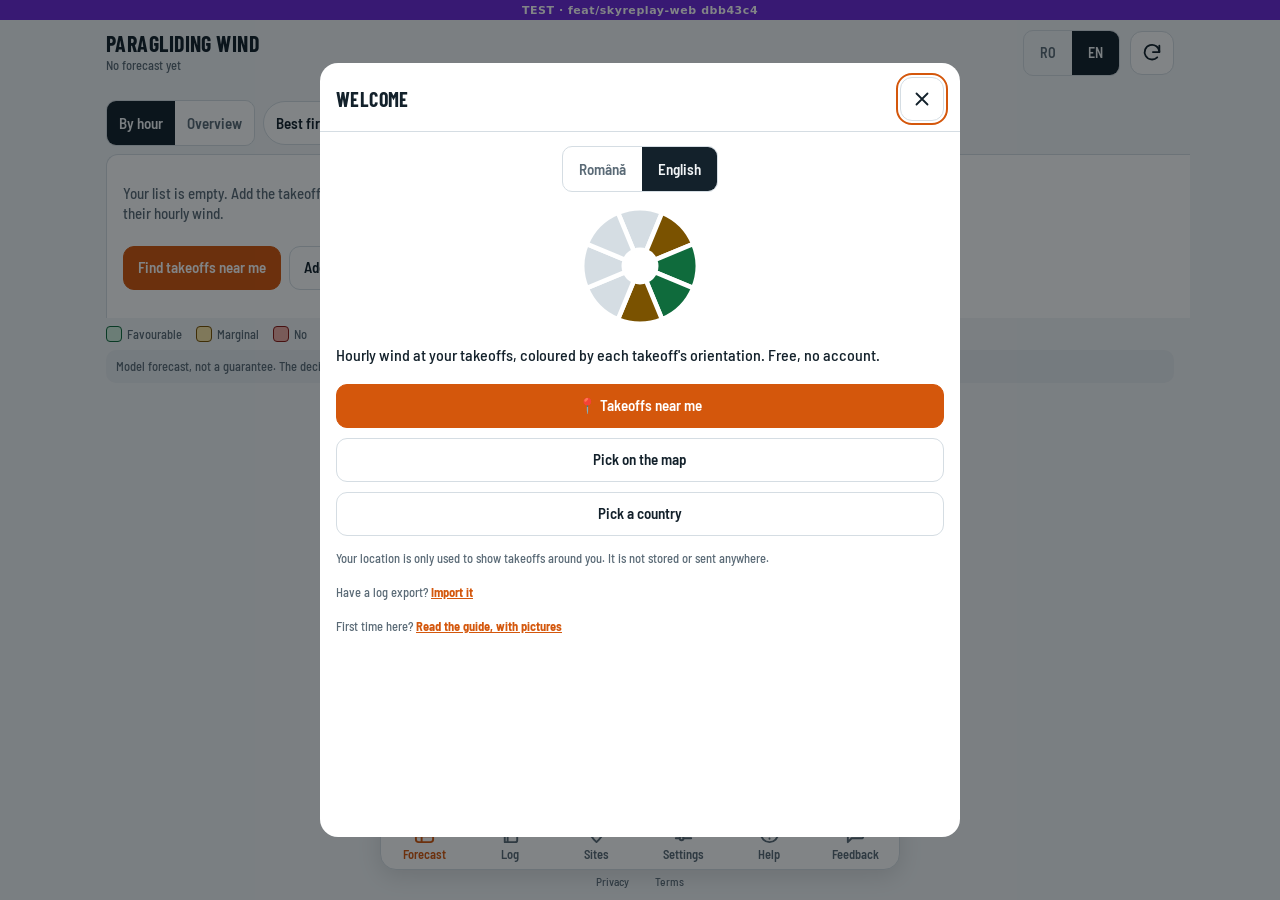
==== commit c6e2e496: "Test: feat/skyreplay-web dbb43c4" ====
--- a/index.html
+++ b/index.html
@@ -338,7 +338,7 @@
 </style>
 </head>
 <body>
-<div style="height:20px;display:flex;align-items:center;justify-content:center;background:#6d28d9;color:#fff;font:700 11px/1 system-ui,sans-serif;letter-spacing:.05em">TEST · feat/skyreplay-web 9e85d7e</div>
+<div style="height:20px;display:flex;align-items:center;justify-content:center;background:#6d28d9;color:#fff;font:700 11px/1 system-ui,sans-serif;letter-spacing:.05em">TEST · feat/skyreplay-web dbb43c4</div>
 <style>.app{height:calc(100% - 20px)}</style>
 <div class="app">
   <div class="top">
@@ -591,7 +591,7 @@
   $('#ver').textContent = t('Versiunea {v}', {v: VERSION});
   for (const a of document.querySelectorAll('#langSeg a, #topLang a')) a.setAttribute('aria-current', String(a.dataset.lang === LANG));
 }
-const VERSION = '0d26e59';
+const VERSION = 'a6ebe58';
 const SKY_ICONS = {"sun":[{"d":"M12 7.5 A4.5 4.5 0 1 0 12 16.5 A4.5 4.5 0 1 0 12 7.5 Z","r":"sun","f":1},{"d":"M12 2 V4.2 M12 19.8 V22 M2 12 H4.2 M19.8 12 H22 M4.9 4.9 L6.5 6.5 M17.5 17.5 L19.1 19.1 M4.9 19.1 L6.5 17.5 M17.5 6.5 L19.1 4.9","r":"sun"}],"moon":[{"d":"M19.5 14.6 A7.8 7.8 0 1 1 9.4 4.5 A6.2 6.2 0 0 0 19.5 14.6 Z","r":"ink"}],"partly":[{"d":"M6.03 10.77 A3.5 3.5 0 1 1 12 8.3","r":"sun"},{"d":"M8.5 2.6 V3.9 M2.6 8.3 H3.9 M4.3 4.1 L5.2 5 M12.7 4.1 L11.8 5","r":"sun"},{"d":"M9.5 20 H17.7 A3.4 3.4 0 0 0 18.2 13.23 A4.6 4.6 0 0 0 9.3 12.3 A3.85 3.85 0 0 0 9.5 20 Z","r":"ink"}],"cloud":[{"d":"M7 19 H17.2 A4.3 4.3 0 0 0 17.8 10.44 A5.8 5.8 0 0 0 6.6 9.9 A4.6 4.6 0 0 0 7 19 Z","r":"ink"}],"overcast":[{"d":"M5.2 14.2 A3.6 3.6 0 0 1 6.4 7.3 A5 5 0 0 1 15.6 6.4","r":"ink"},{"d":"M8 20.5 H17.5 A3.6 3.6 0 0 0 18 13.33 A5 5 0 0 0 8.2 12.4 A4.05 4.05 0 0 0 8 20.5 Z","r":"ink"}],"cumulus":[{"d":"M3.5 19 H20.5","r":"ink"},{"d":"M5.5 19 A3 3 0 0 1 6.5 13.2 A3.6 3.6 0 0 1 11.5 8.5 A4 4 0 0 1 18 12 A3.6 3.6 0 0 1 18.5 19","r":"ink"},{"d":"M20 3.6 A1.9 1.9 0 1 0 20 7.4 A1.9 1.9 0 1 0 20 3.6 Z","r":"sun","f":1}],"cirrus":[{"d":"M2.5 11 C6.5 8 10 13 15 10 M4.5 15.5 C8.5 13 12.5 17.5 20.5 14 M2.5 20 C5.5 18.5 8.5 21 12.5 19.5","r":"ink"},{"d":"M18 3.6 A2.3 2.3 0 1 0 18 8.2 A2.3 2.3 0 1 0 18 3.6 Z","r":"sun","f":1}],"fog":[{"d":"M4 7 H20 M6 11 H18 M4 15 H20 M7 19 H17","r":"ink"}],"rain":[{"d":"M7 15 H17.2 A4.3 4.3 0 0 0 17.8 6.44 A5.8 5.8 0 0 0 6.6 5.9 A4.6 4.6 0 0 0 7 15 Z","r":"ink"},{"d":"M8.5 18 L7.5 21 M12.5 18 L11.5 21 M16.5 18 L15.5 21","r":"water"}],"thunder":[{"d":"M7 15 H17.2 A4.3 4.3 0 0 0 17.8 6.44 A5.8 5.8 0 0 0 6.6 5.9 A4.6 4.6 0 0 0 7 15 Z","r":"ink"},{"d":"M13 14.5 L10.5 18.5 H13.5 L11.5 22.5","r":"sun"}],"snow":[{"d":"M7 15 H17.2 A4.3 4.3 0 0 0 17.8 6.44 A5.8 5.8 0 0 0 6.6 5.9 A4.6 4.6 0 0 0 7 15 Z","r":"ink"},{"d":"M8 18.5 V18.6 M12 19.5 V19.6 M16 18.5 V18.6 M10 22 V22.1 M14 22 V22.1","r":"water"}]};
 let HOLFUY = [];   // stațiile Holfuy din toată lumea, din holfuy.json (încărcat la pornire)
 const GOOGLE_CLIENT_ID = "649701687476-dkeevrquqrkupso4aeupqbou5lrfkrkl.apps.googleusercontent.com";
